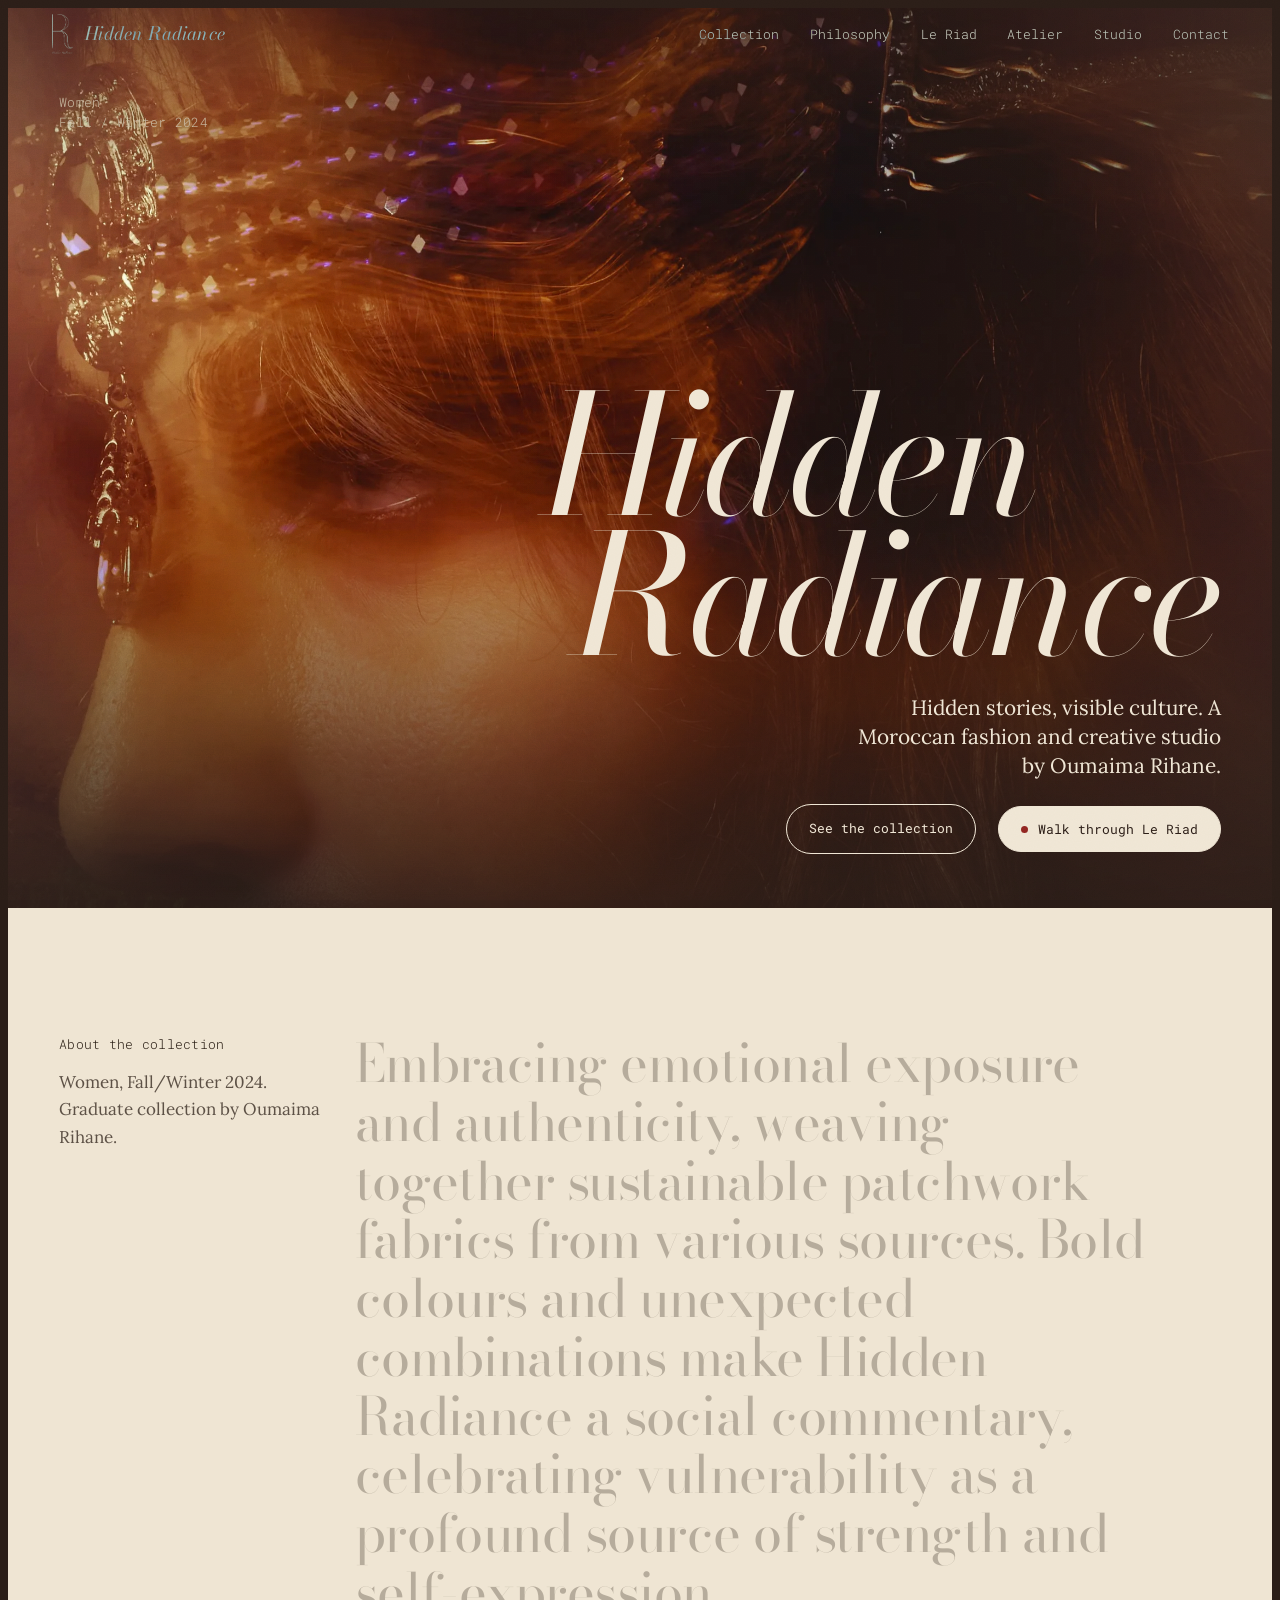
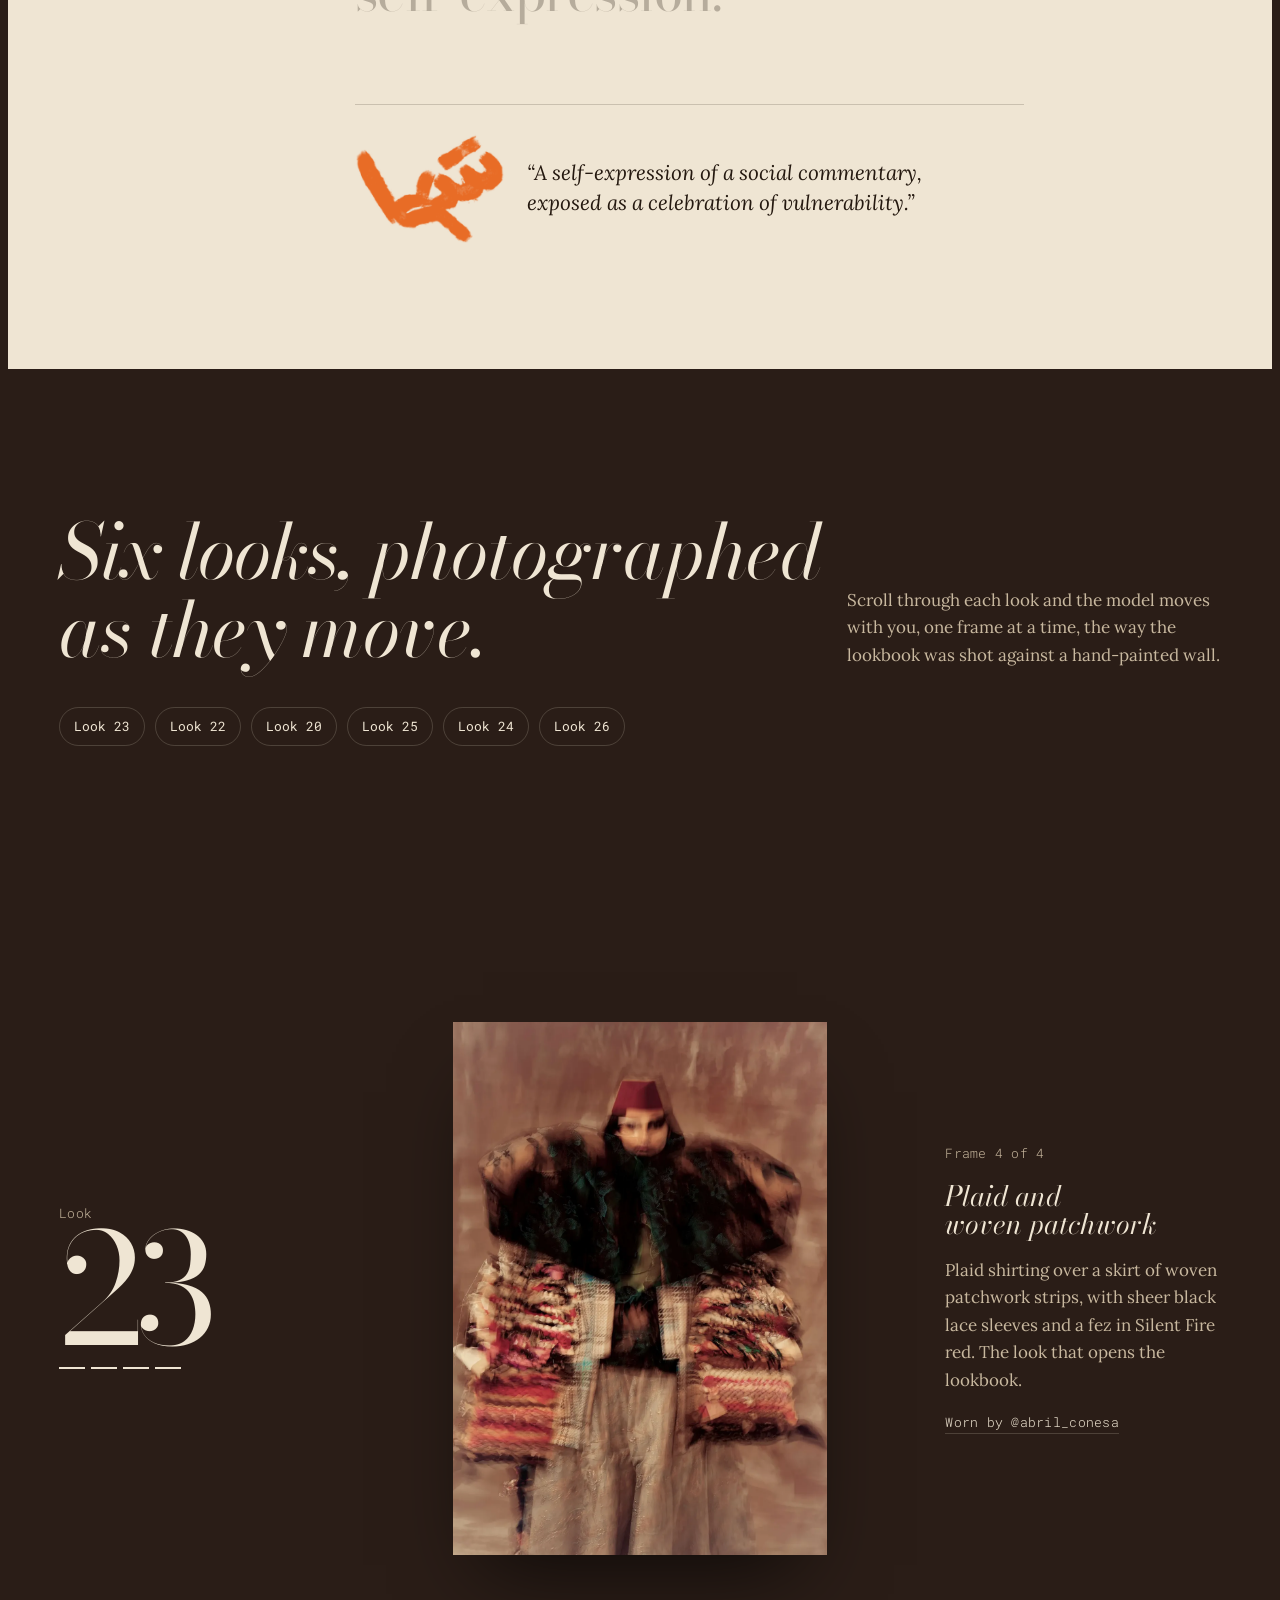
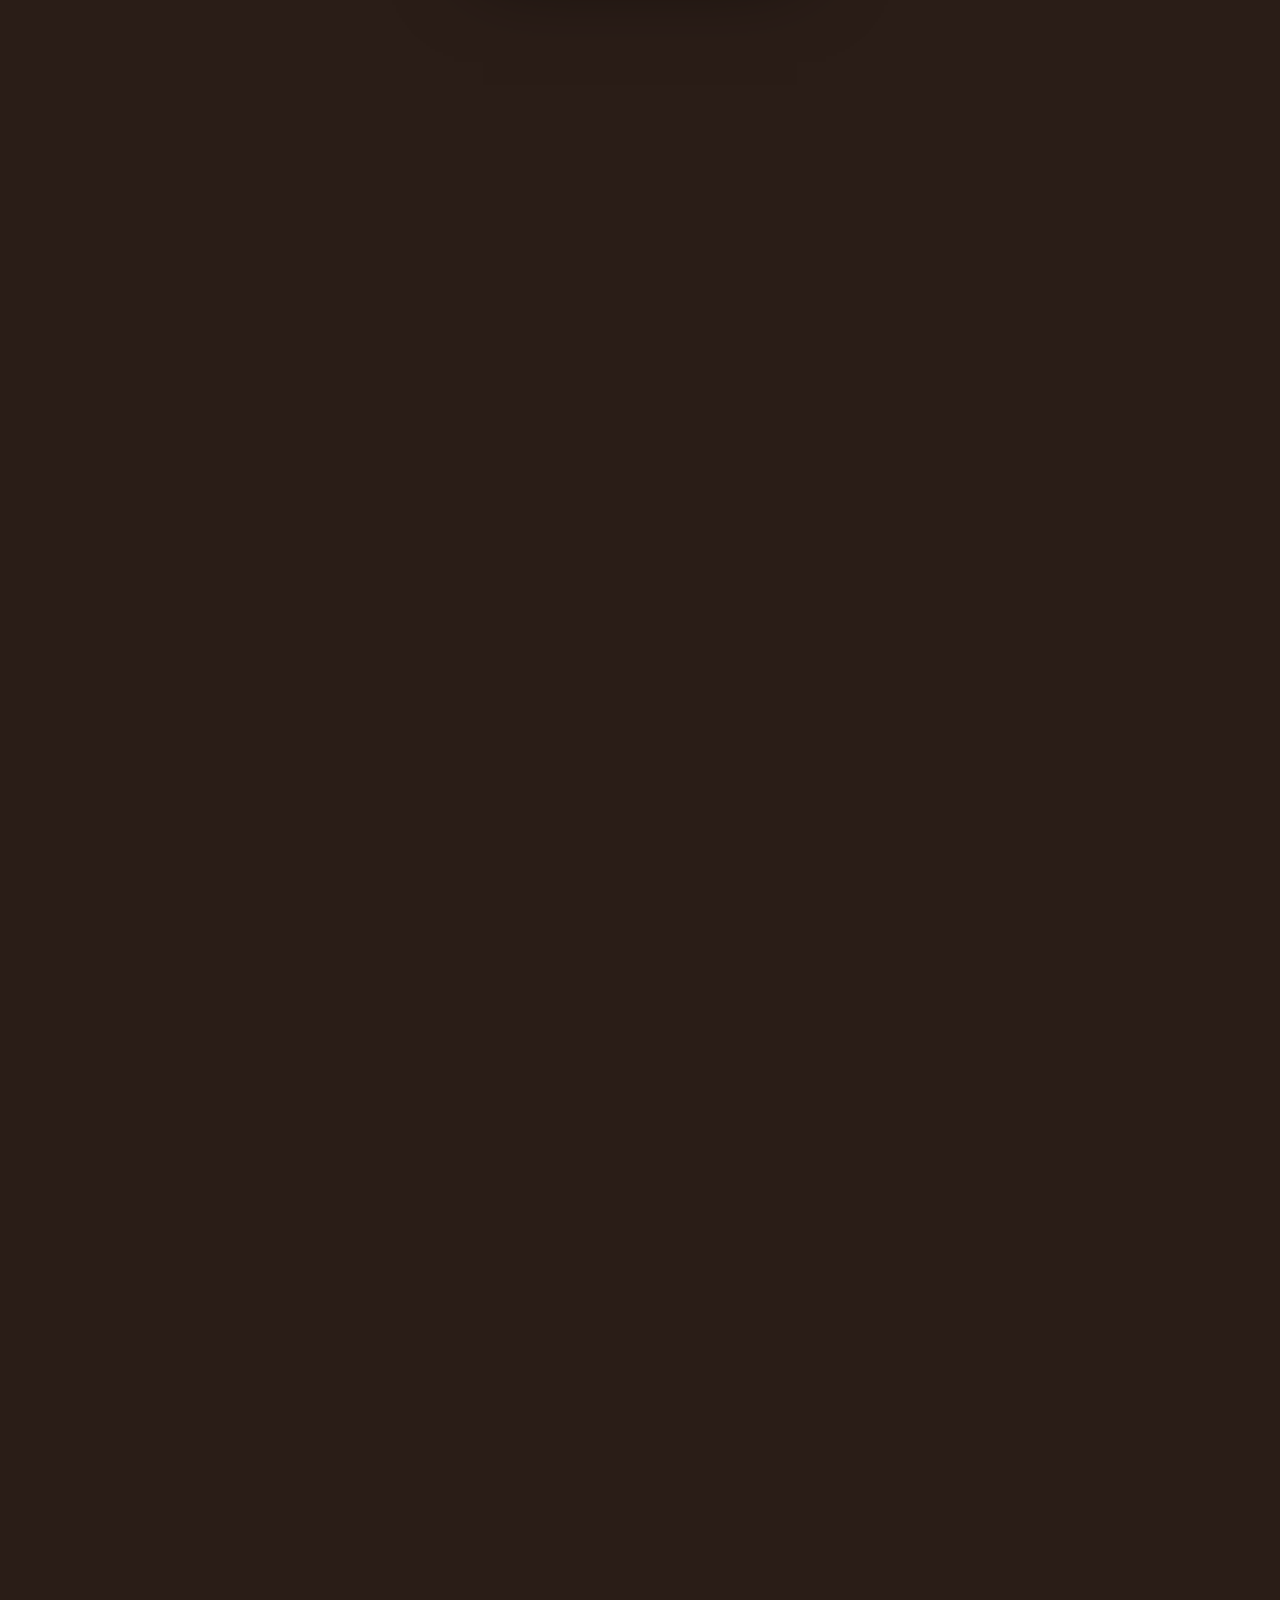
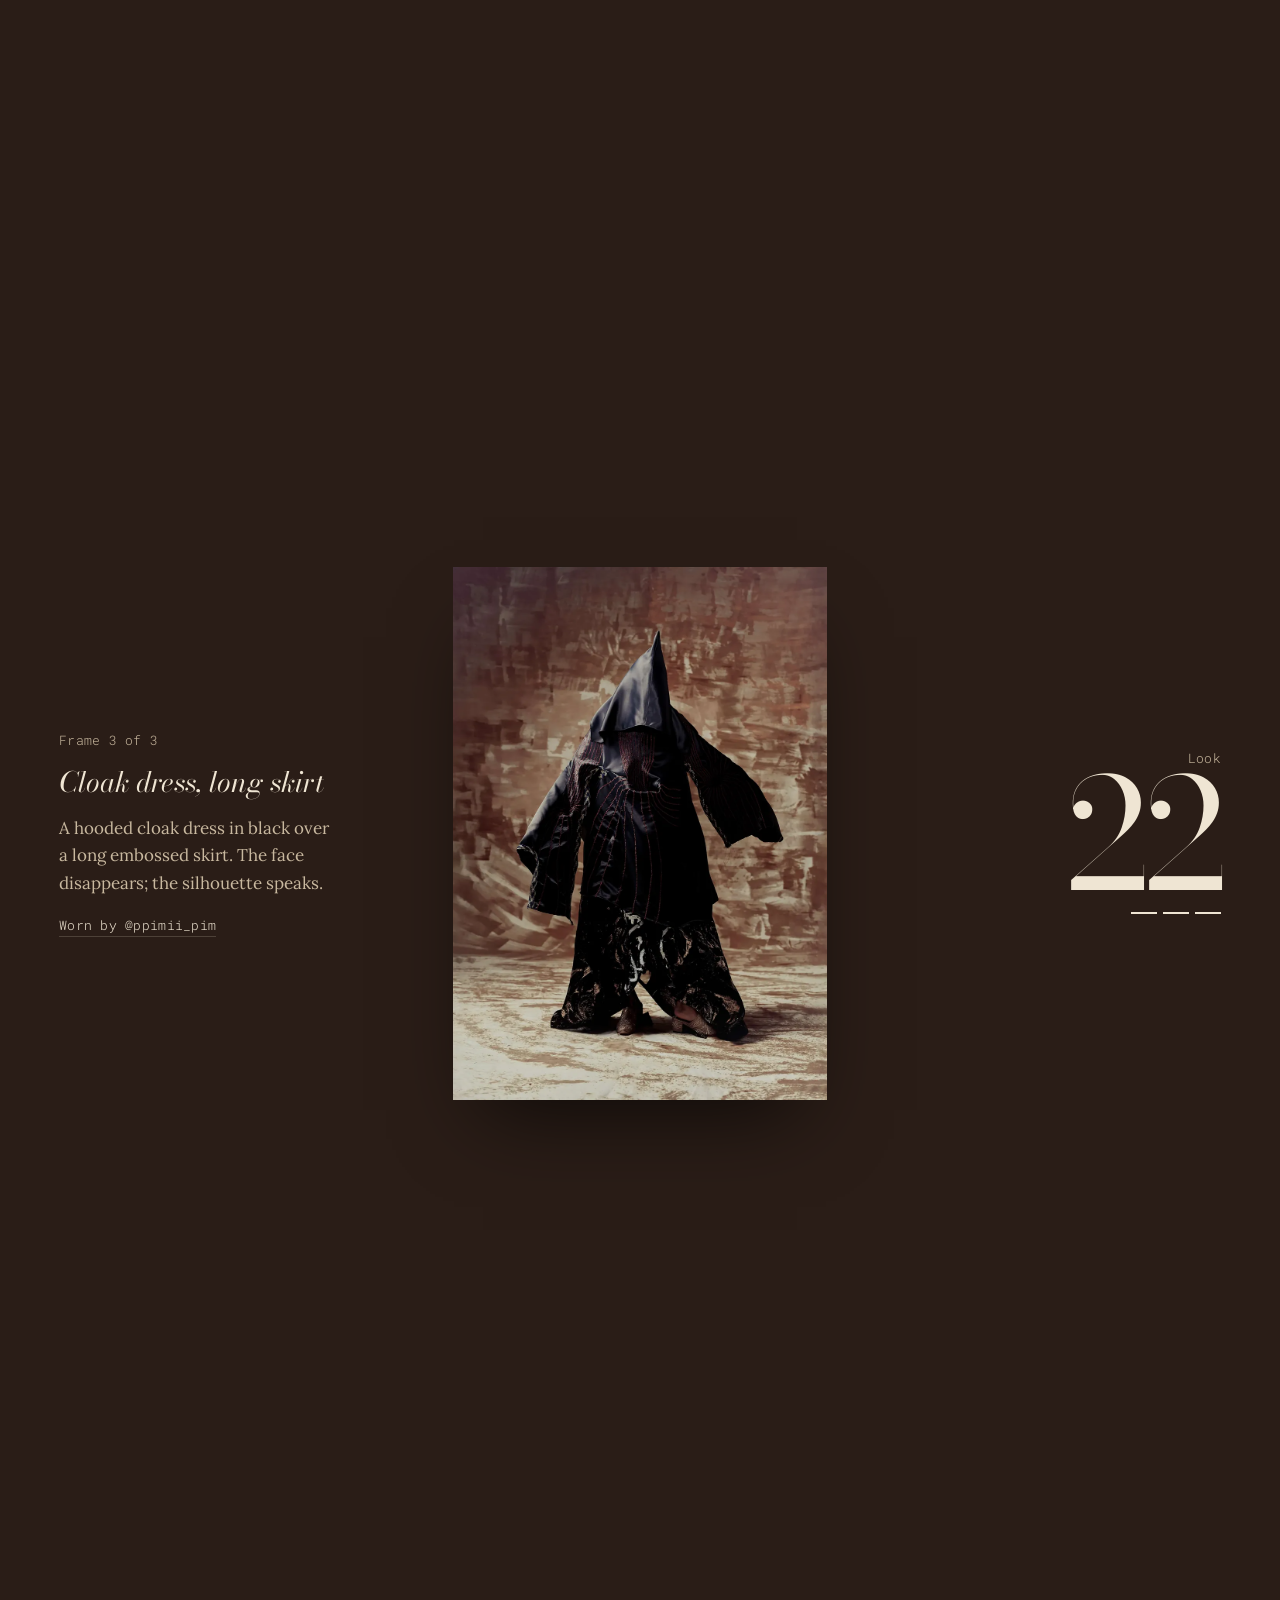
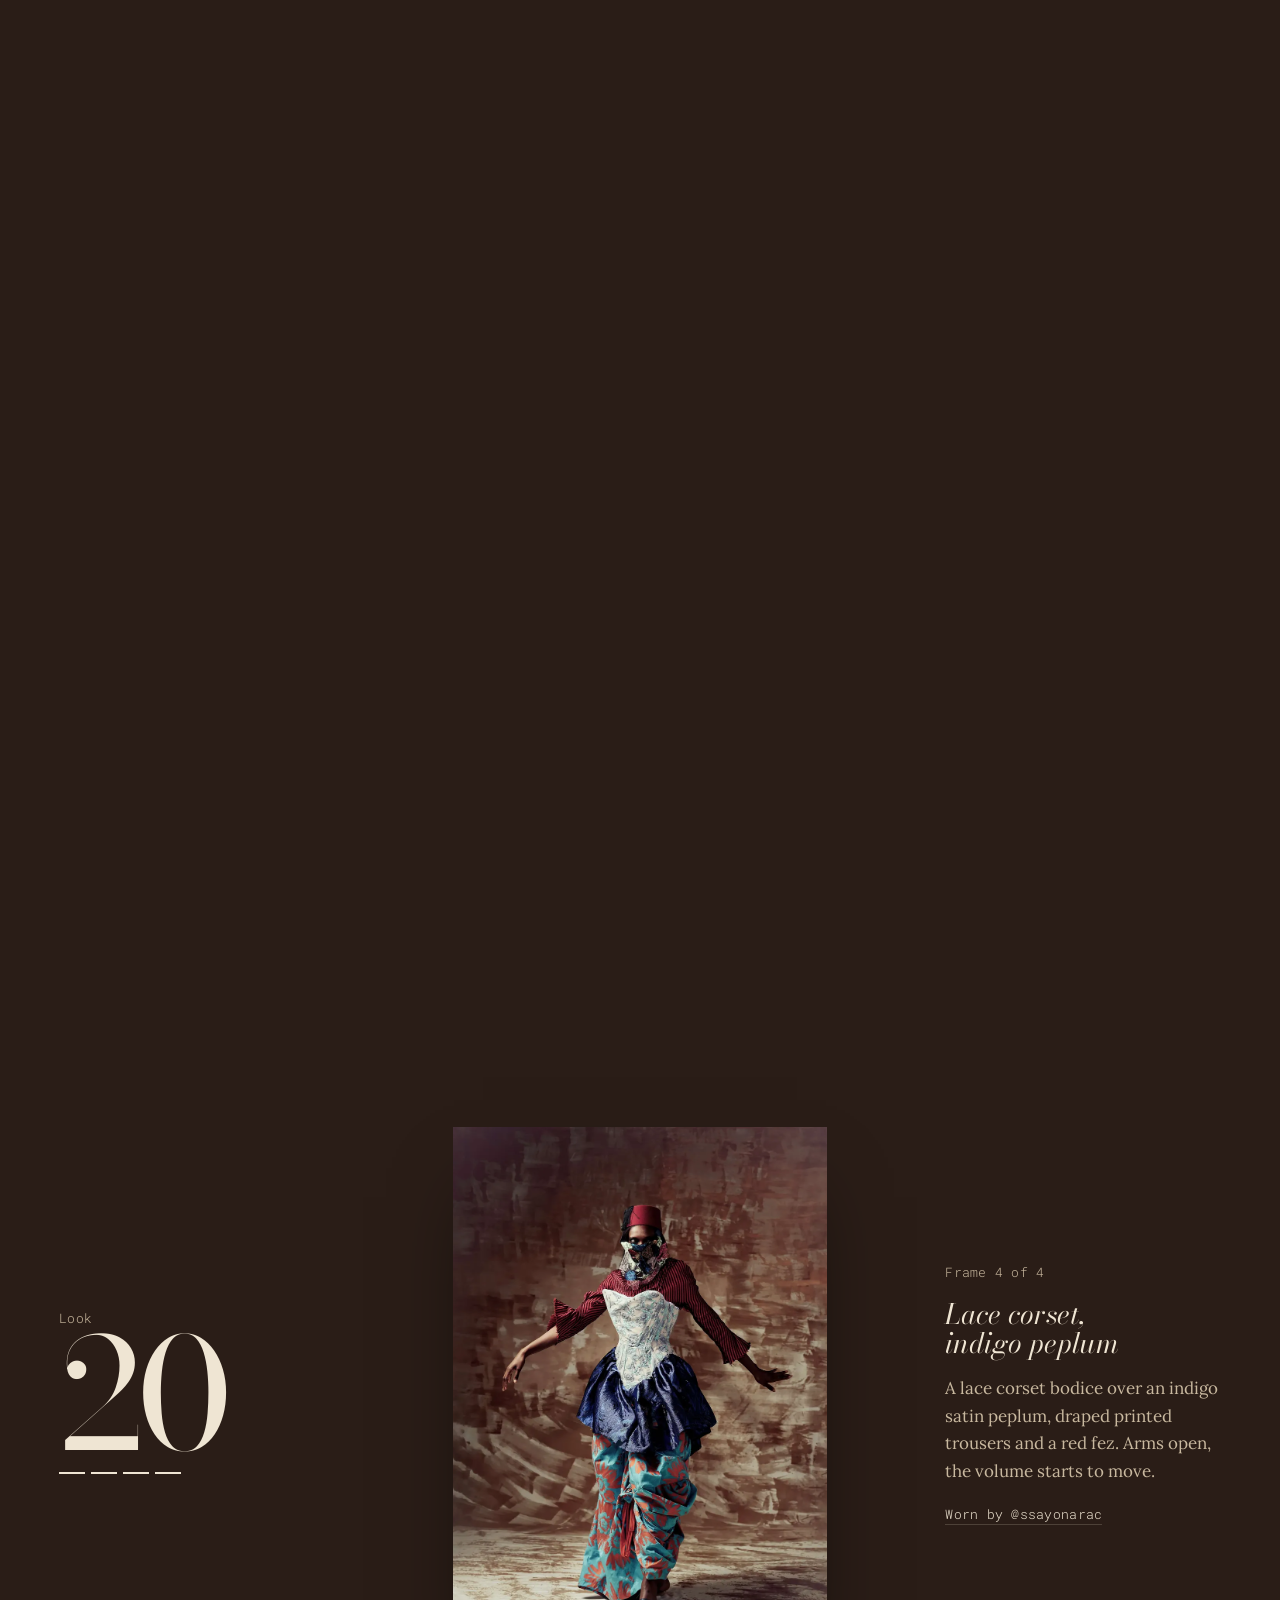
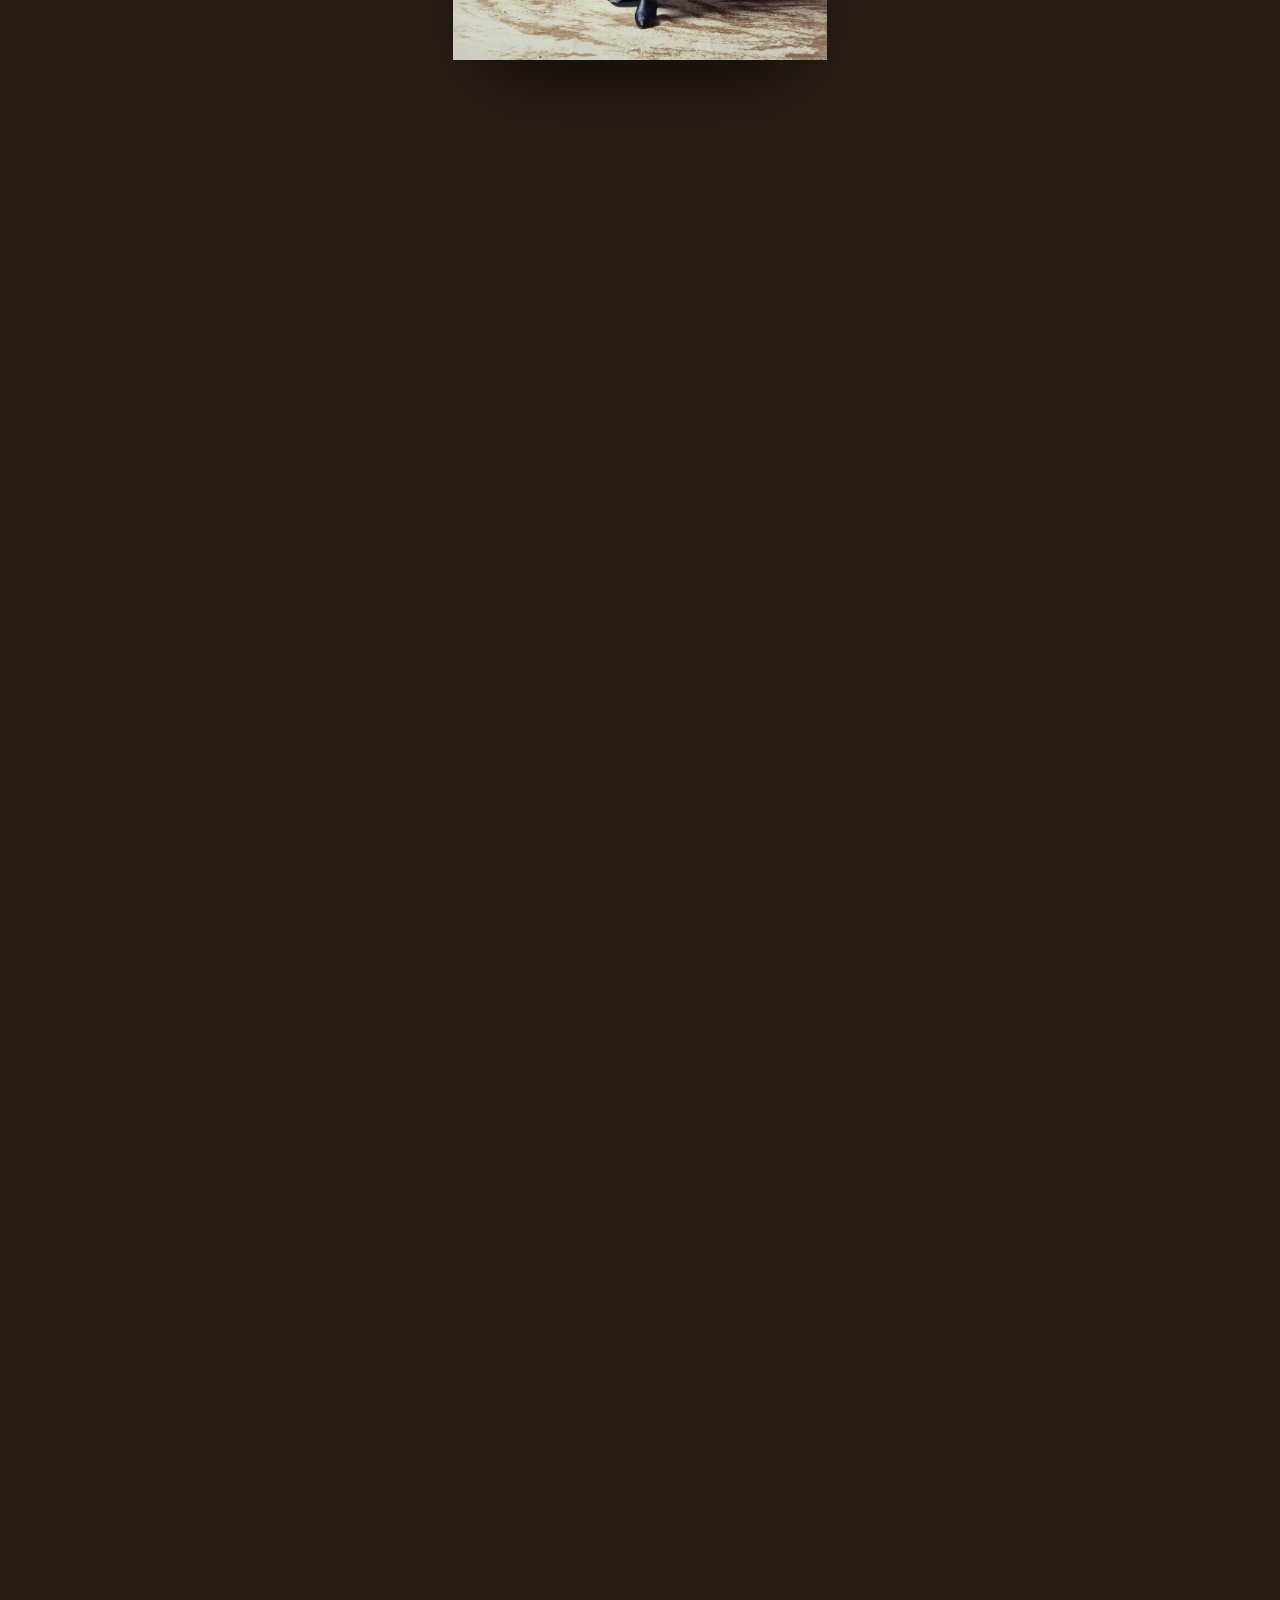
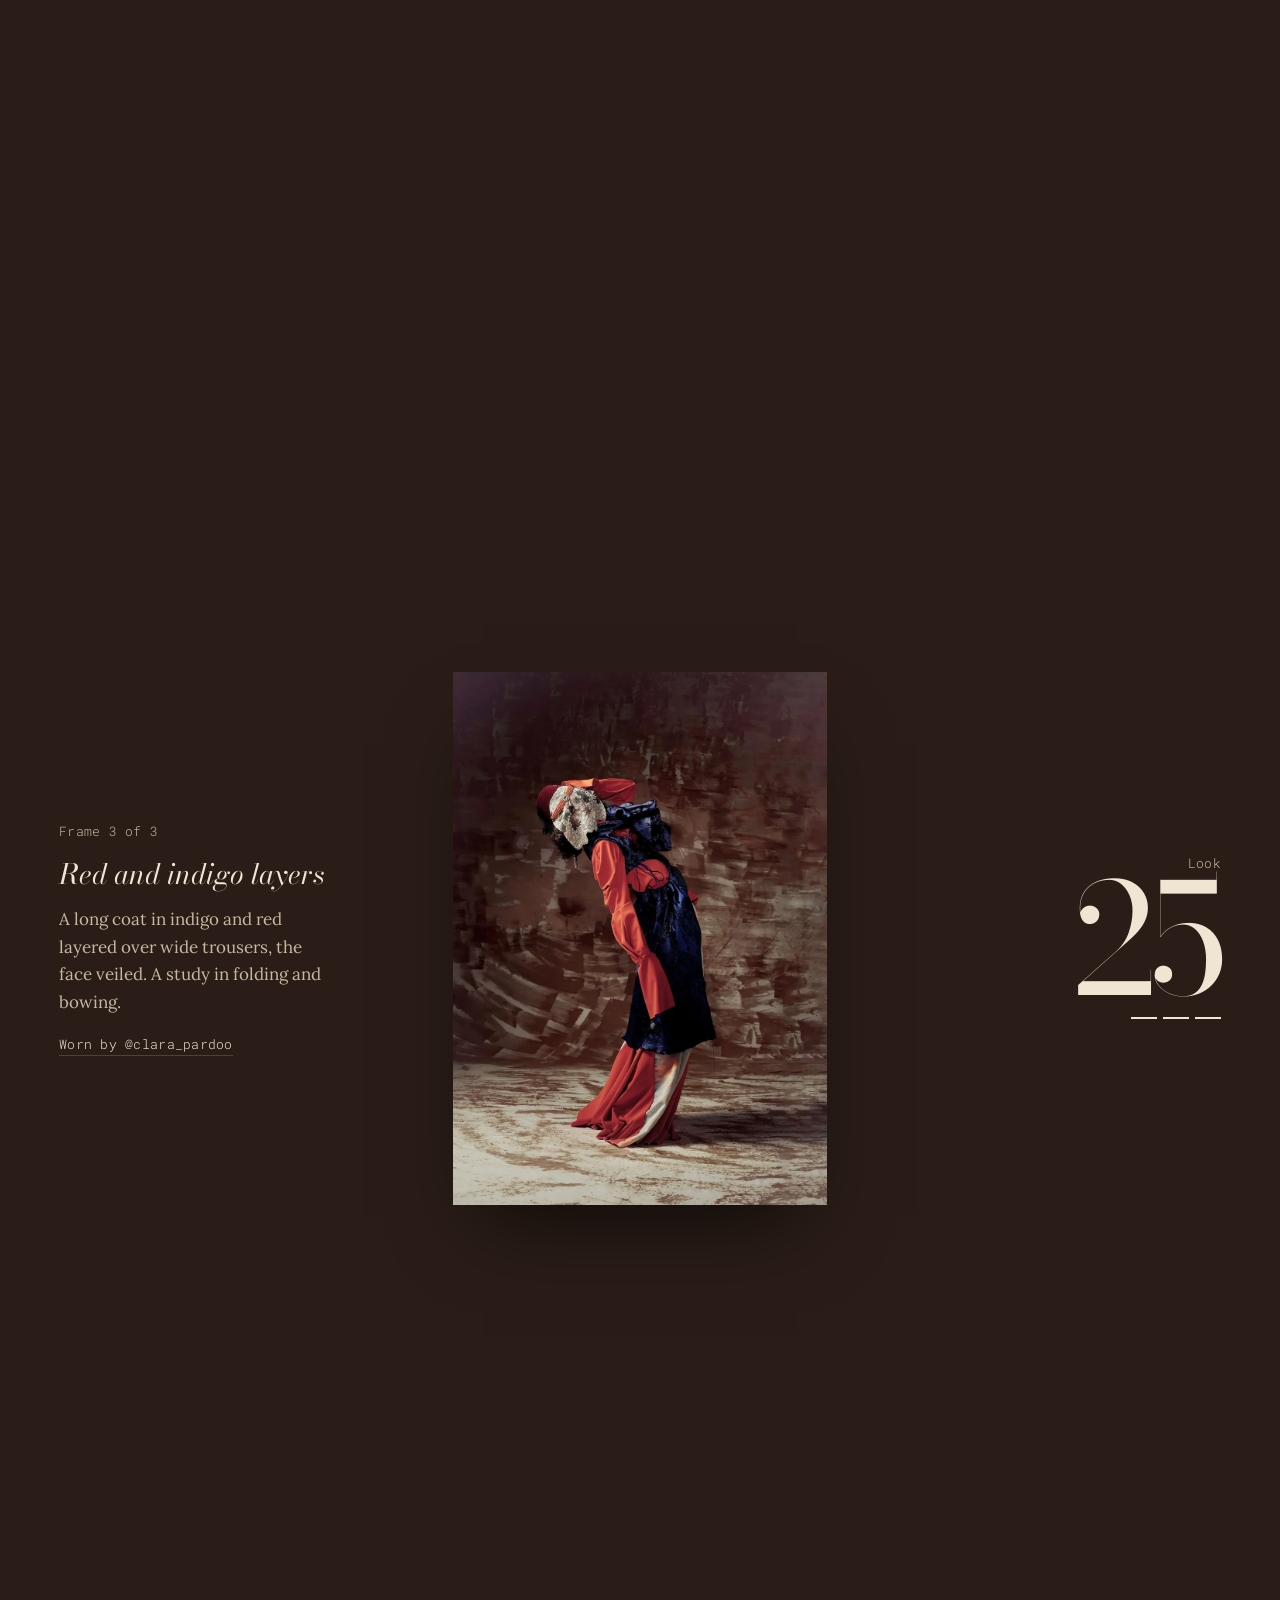
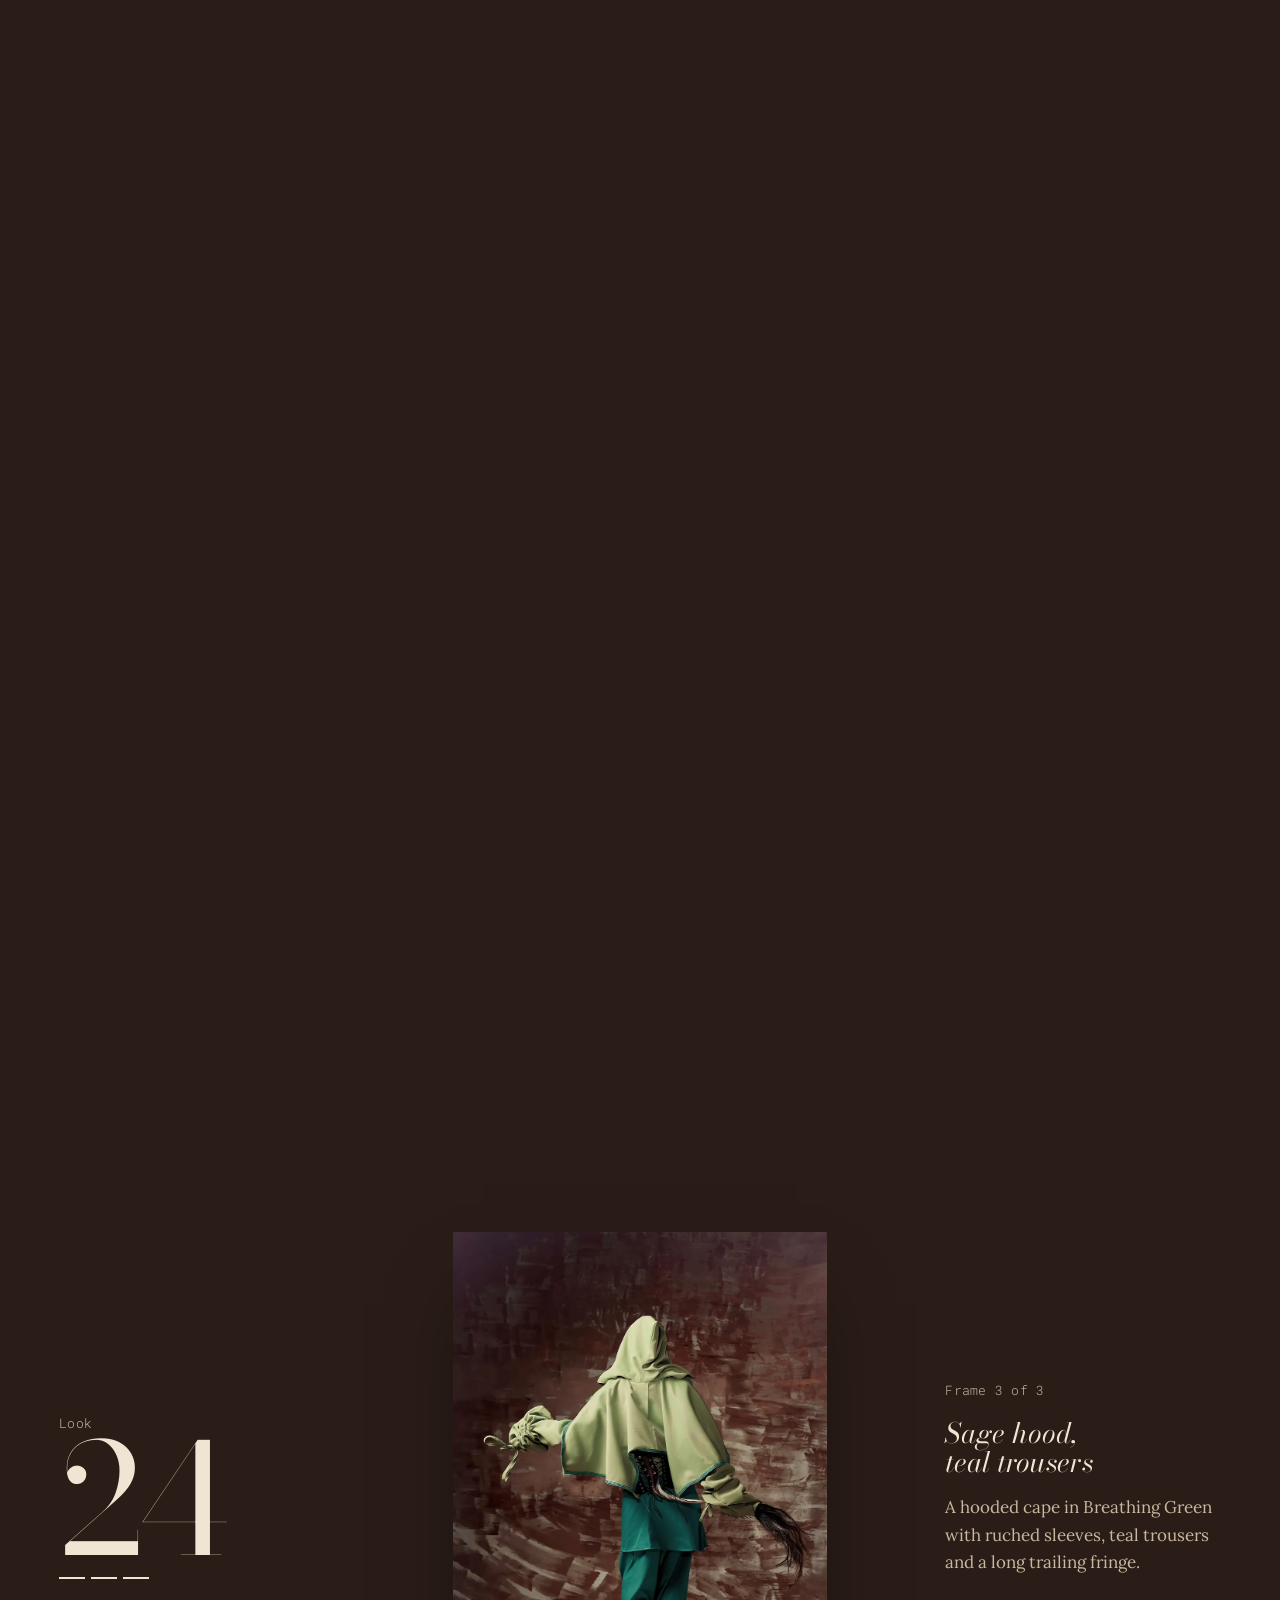
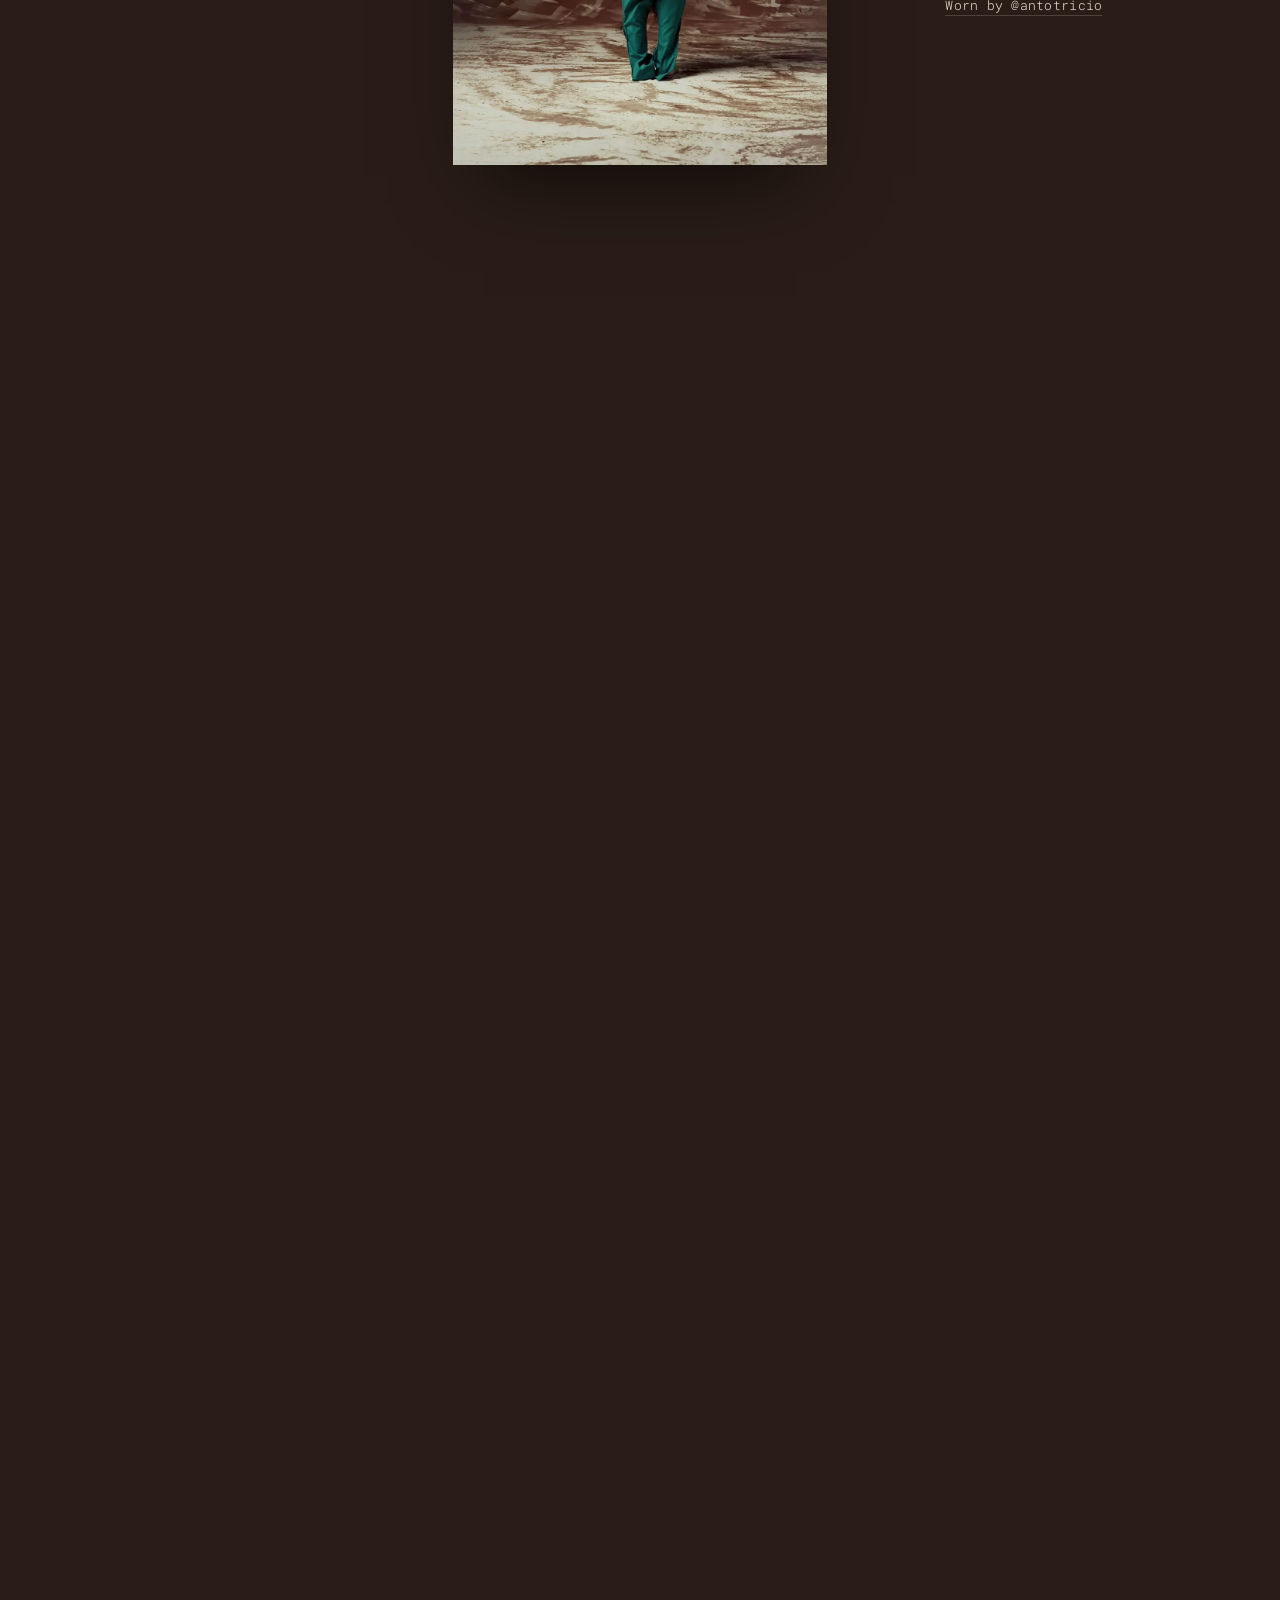
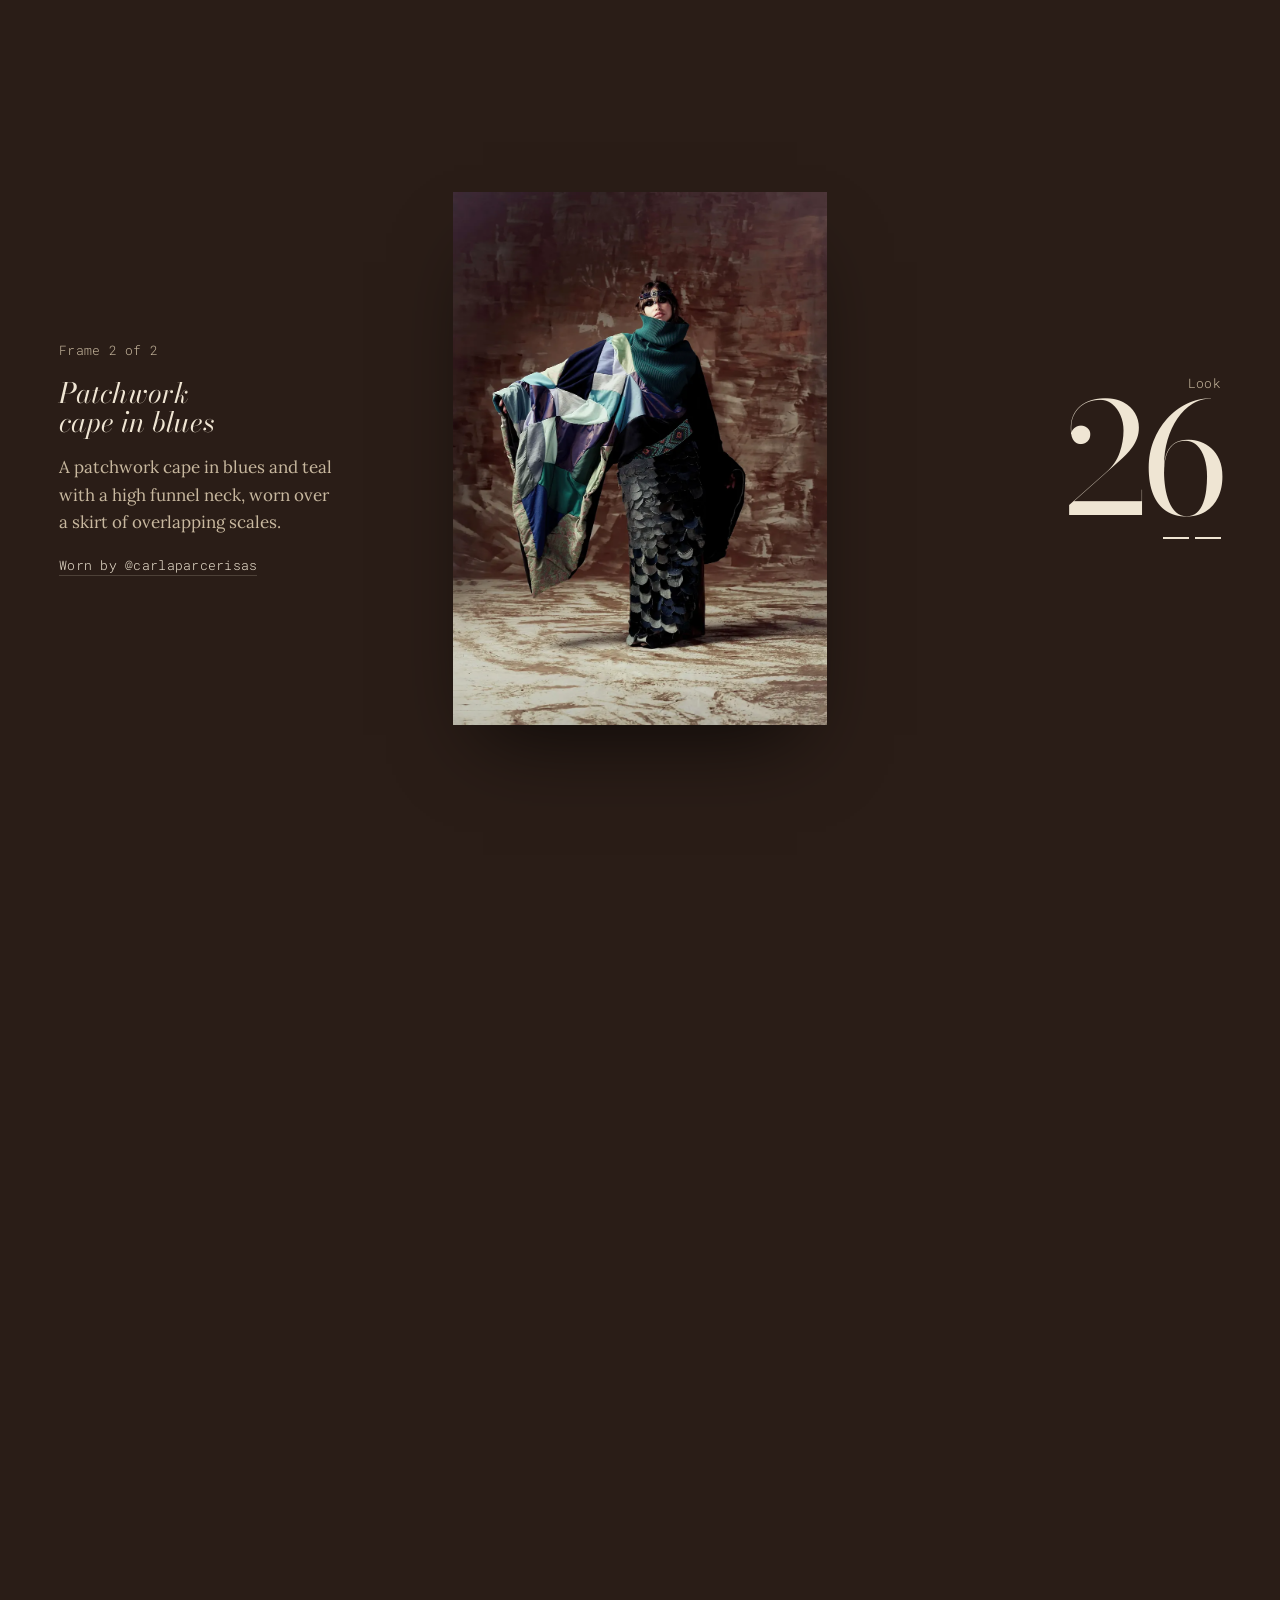
==== index.html @ 1d1c47fa "Hidden Radiance website, first version Editorial lookbook site for Hidden Radiance (Oumaima Rihane):" ====
<!doctype html>
<html lang="en">
<head>
<meta charset="utf-8">
<meta name="viewport" content="width=device-width, initial-scale=1, viewport-fit=cover">
<link rel="icon" href="assets/r-mark.png">
<title>Hidden Radiance</title>
<meta name="description" content="Hidden Radiance, a Moroccan fashion and creative studio by Oumaima Rihane. Hidden stories, visible culture.">
<link rel="preconnect" href="https://fonts.googleapis.com">
<link rel="preconnect" href="https://fonts.gstatic.com" crossorigin>
<link rel="stylesheet" href="https://fonts.googleapis.com/css2?family=Bodoni+Moda:ital,opsz,wght@0,6..96,400..600;1,6..96,400..600&family=Lora:ital,wght@0,400;0,500;1,400&family=Roboto+Mono:wght@300;400&display=swap">
<link rel="preload" as="image" href="assets/hero.webp">
<style>
/* Layout: an editorial page that moves like a lookbook. Full-bleed plates, looks that scrub frame by frame as you scroll, text hung left on a 12-column grid. One visual world: her painted umber backdrop at dusk, with Still Light pages turned in between. */
:root{
  --umber:#2a1d17;          /* the painted backdrop in shadow, page ground */
  --umber-raised:#3a281f;
  --still:#efe5d3;          /* Still Light */
  --ink:#24180f;            /* text on Still Light */
  --fire:#8e2420;           /* Silent Fire, used only when something is unveiled */
  --depth:#2d3f58;          /* Hidden Depth */
  --glow:#b98a3a;           /* Grounded Glow */
  --green:#8b956d;          /* Breathing Green */
  --soft:#c8b89f;           /* secondary text on umber */
  --line:rgba(239,229,211,.18);
  --line-ink:rgba(36,24,15,.18);
  --display:"Bodoni Moda","Bodoni 72","Didot",Georgia,serif;
  --body:"Lora",Georgia,"Times New Roman",serif;
  --mono:"Roboto Mono",ui-monospace,Menlo,Consolas,monospace;
  --gutter:clamp(16px,4vw,56px);
  --s-1:.8rem; --s0:1.0625rem; --s1:1.3rem; --s2:1.75rem; --s3:2.6rem; --s4:clamp(2.6rem,6vw,5.2rem); --s5:clamp(3.4rem,13vw,13.5rem);
  color-scheme:dark;
}
*,*::before,*::after{box-sizing:border-box}
[hidden]{display:none!important}
html{scroll-behavior:smooth}
body{background:var(--umber);color:var(--still);font-family:var(--body);font-size:var(--s0);line-height:1.62;-webkit-font-smoothing:antialiased;overflow-x:hidden}
body.locked{overflow:hidden}
img{max-width:100%;height:auto;display:block}
a{color:inherit}
:focus-visible{outline:2px solid var(--glow);outline-offset:3px}
h1,h2,h3{font-family:var(--display);font-weight:400;text-wrap:balance;margin:0;line-height:1.02;font-optical-sizing:auto}
p{margin:0}
.mono{font-family:var(--mono);font-weight:300;font-size:var(--s-1);letter-spacing:.02em}
.wrap{padding-inline:var(--gutter)}
.grain{position:fixed;inset:0;pointer-events:none;z-index:60;opacity:.09;mix-blend-mode:overlay;
  background-image:url("data:image/svg+xml,%3Csvg xmlns='http://www.w3.org/2000/svg' width='220' height='220'%3E%3Cfilter id='n'%3E%3CfeTurbulence type='fractalNoise' baseFrequency='.85' numOctaves='3' stitchTiles='stitch'/%3E%3CfeColorMatrix values='0 0 0 0 1 0 0 0 0 1 0 0 0 0 1 0 0 0 1.2 0'/%3E%3C/filter%3E%3Crect width='100%25' height='100%25' filter='url(%23n)'/%3E%3C/svg%3E")}

/* ---------- Intro: the eye opens ---------- */
#intro{position:fixed;inset:0;z-index:80;background:var(--umber);display:grid;place-items:center;cursor:pointer;
  -webkit-mask:radial-gradient(circle at var(--cx,50%) var(--cy,50%),transparent var(--r,0px),#000 calc(var(--r,0px) + 1px));
          mask:radial-gradient(circle at var(--cx,50%) var(--cy,50%),transparent var(--r,0px),#000 calc(var(--r,0px) + 1px))}
#intro .eye{width:min(64vw,440px);overflow:visible;transform-origin:50% 58%}
#intro .eye *{fill:none;stroke:var(--still);stroke-linecap:round;stroke-linejoin:round}
#intro .lid{stroke-width:12;stroke-dasharray:1;stroke-dashoffset:1;animation:draw 1.1s cubic-bezier(.6,0,.3,1) .15s forwards}
#intro .under{stroke-width:7;stroke-dasharray:1;stroke-dashoffset:1;animation:draw .7s ease .9s forwards}
#intro .lash{stroke-width:8;stroke-dasharray:1;stroke-dashoffset:1;animation:draw .5s ease forwards}
#intro .ring{stroke-width:10;stroke-dasharray:1;stroke-dashoffset:1;animation:draw .8s ease 1.25s forwards}
#intro .pupil{fill:var(--still);stroke:none;transform-origin:300px 245px;transform:scale(0);animation:pop .5s cubic-bezier(.3,1.6,.5,1) 1.85s forwards}
#intro .studio{position:absolute;left:0;right:0;bottom:12vh;text-align:center;color:var(--soft);opacity:0;animation:fade .8s ease 1.6s forwards}
#intro .skip{position:absolute;right:var(--gutter);bottom:calc(24px + env(safe-area-inset-bottom,0px));background:none;border:0;color:var(--soft);font:inherit;font-family:var(--mono);font-size:var(--s-1);cursor:pointer;padding:8px}
@keyframes draw{to{stroke-dashoffset:0}}
@keyframes pop{to{transform:scale(1)}}
@keyframes fade{to{opacity:1}}

/* ---------- Navigation ---------- */
.nav{position:fixed;top:0;left:0;right:0;z-index:50;display:flex;align-items:center;justify-content:space-between;gap:16px;
  padding:calc(14px + env(safe-area-inset-top,0px)) var(--gutter) 14px;mix-blend-mode:difference;color:#efe5d3}
.brand{display:flex;align-items:center;gap:12px;text-decoration:none}
.r-mark{width:22px;height:40px;background:currentColor;-webkit-mask:url("[data-uri]") center/contain no-repeat;mask:url("[data-uri]") center/contain no-repeat}
.brand span{font-family:var(--display);font-style:italic;font-size:1.15rem;letter-spacing:.01em}
.nav ul{display:flex;gap:clamp(14px,2.4vw,34px);list-style:none;margin:0;padding:0}
.nav ul a{text-decoration:none;font-family:var(--mono);font-weight:300;font-size:.82rem;padding:6px 0;border-bottom:1px solid transparent}
.nav ul a:hover{border-color:currentColor}
.menu-btn{display:none;background:none;border:1px solid currentColor;color:inherit;font-family:var(--mono);font-size:.8rem;padding:6px 12px;border-radius:99px;cursor:pointer}
@media (max-width:760px){
  .nav ul{display:none}
  .menu-btn{display:block}
  .nav.open{mix-blend-mode:normal;background:var(--umber);color:var(--still);flex-wrap:wrap}
  .nav.open ul{display:flex;flex-direction:column;width:100%;gap:6px;padding-block:18px 8px}
  .nav.open ul a{font-family:var(--display);font-size:1.9rem;font-style:italic}
}

/* ---------- Hero ---------- */
.hero{position:relative;height:min(100svh,1000px);min-height:560px;overflow:hidden;isolation:isolate}
.hero picture,.hero .hero-img{position:absolute;inset:-6% 0 0 0;height:112%;width:100%;object-fit:cover;object-position:0% 78%;z-index:-2;will-change:transform}
.hero::after{content:"";position:absolute;inset:0;z-index:-1;background:
  linear-gradient(180deg,rgba(42,29,23,.45) 0%,rgba(42,29,23,0) 22%,rgba(42,29,23,0) 48%,rgba(42,29,23,.88) 100%),
  linear-gradient(270deg,rgba(42,29,23,.6),rgba(42,29,23,0) 60%)}
.hero-inner{position:absolute;left:0;right:0;bottom:0;padding:0 var(--gutter) clamp(28px,6vh,64px);display:grid;grid-template-columns:repeat(12,1fr);gap:0 20px;align-items:end}
.hero h1{grid-column:4/-1;text-align:right;font-size:var(--s5);font-style:italic;font-weight:400;line-height:.84;letter-spacing:-.025em;margin-bottom:clamp(18px,3vh,30px)}
.hero h1 span{display:block}
.hero h1 span:first-child{padding-right:1.1em}
.hero .lede{grid-column:8/-1;justify-self:end;text-align:right;font-size:var(--s1);line-height:1.4;max-width:30ch}
.hero .lede em{font-style:italic;color:var(--still)}
.hero .ctas{grid-column:1/-1;grid-row:3;display:flex;gap:12px 22px;flex-wrap:wrap;justify-content:flex-end;align-items:center;margin-top:24px}
.btn{display:inline-flex;align-items:center;gap:10px;font-family:var(--mono);font-size:.84rem;font-weight:400;text-decoration:none;padding:13px 22px;border-radius:999px;border:1px solid var(--still);color:var(--still);background:transparent;cursor:pointer;transition:background .3s,color .3s}
.btn:hover{background:var(--still);color:var(--umber)}
.btn.solid{background:var(--still);color:var(--umber)}
.btn.solid:hover{background:transparent;color:var(--still)}
.btn .dot{width:7px;height:7px;border-radius:50%;background:var(--fire)}
.hero .meta{position:absolute;top:calc(84px + env(safe-area-inset-top,0px));left:var(--gutter);text-align:left;color:var(--soft);line-height:1.6}
@media (max-width:760px){
  .hero{height:auto;min-height:0;aspect-ratio:auto;padding-top:62svh}
  .hero .hero-img{object-position:4% 80%;height:76svh;inset:0 0 auto 0}
  .hero::after{background:linear-gradient(180deg,rgba(42,29,23,.35) 0%,rgba(42,29,23,0) 25%,rgba(42,29,23,.4) 50%,var(--umber) 78%)}
  .hero-inner{position:relative;padding-bottom:36px}
  .hero h1{grid-column:1/-1;text-align:left}
  .hero h1 span:first-child{padding-right:0}
  .hero h1 span:last-child{padding-left:.6em}
  .hero .lede{grid-column:1/-1;justify-self:start;text-align:left}
  .hero .ctas{grid-column:1/-1;justify-content:flex-start;margin-top:22px}
  .hero .meta{display:none}
}

/* ---------- Statement (Still Light page) ---------- */
.statement{background:var(--still);color:var(--ink);padding-block:clamp(80px,14vh,160px)}
.statement .grid{display:grid;grid-template-columns:repeat(12,1fr);gap:28px 20px}
.statement .side{grid-column:1/span 3;display:flex;flex-direction:column;gap:14px;color:rgba(36,24,15,.72)}
.statement .side .mono{color:var(--ink)}
.statement .big{grid-column:4/-1;font-family:var(--display);font-size:clamp(1.9rem,4.1vw,3.6rem);line-height:1.12;letter-spacing:-.01em;max-width:24ch}
.statement .big .w{color:rgba(36,24,15,.28);transition:color .5s}
.statement .big .w.lit{color:var(--ink)}
.statement .quote{grid-column:4/span 7;display:grid;grid-template-columns:auto 1fr;gap:22px;align-items:center;margin-top:clamp(30px,6vh,70px);padding-top:28px;border-top:1px solid var(--line-ink)}
.statement .quote img{width:clamp(90px,12vw,150px)}
.statement .quote p{font-style:italic;font-size:var(--s1);line-height:1.45;max-width:34ch}
@media (max-width:760px){.statement .side,.statement .big,.statement .quote{grid-column:1/-1}.statement .quote{grid-template-columns:1fr}}

/* ---------- Collection ---------- */
.coll-head{padding-block:clamp(90px,16vh,170px) clamp(40px,8vh,80px);display:grid;grid-template-columns:repeat(12,1fr);gap:20px}
.coll-head h2{grid-column:1/span 8;font-size:var(--s4);font-style:italic;letter-spacing:-.015em}
.coll-head p{grid-column:9/-1;align-self:end;color:var(--soft);max-width:34ch}
.coll-index{grid-column:1/-1;display:flex;gap:10px;flex-wrap:wrap;margin-top:18px}
.coll-index a{font-family:var(--mono);font-size:.82rem;text-decoration:none;padding:8px 14px;border:1px solid var(--line);border-radius:99px}
.coll-index a:hover{border-color:var(--still)}
@media (max-width:760px){.coll-head h2,.coll-head p{grid-column:1/-1}}

.look{position:relative}
.look-stage{position:sticky;top:0;height:100svh;display:grid;grid-template-columns:repeat(12,1fr);gap:20px;align-items:center;padding-inline:var(--gutter);padding-block:calc(70px + env(safe-area-inset-top,0px)) 30px}
.look .frames{position:relative;grid-column:5/span 4;height:min(78svh,calc((100vw/12)*4*1.25));aspect-ratio:4/5;max-width:100%;justify-self:center;box-shadow:0 40px 80px -30px rgba(0,0,0,.7)}
.look .frames img{position:absolute;inset:0;width:100%;height:100%;object-fit:cover;opacity:0}
.look .frames img.on{opacity:1}
.look .num{grid-column:1/span 4;align-self:center;display:flex;flex-direction:column;gap:16px}
.look .num .n{font-family:var(--display);font-size:clamp(4.5rem,12vw,12rem);line-height:.8;letter-spacing:-.04em;font-weight:400}
.look .num .n small{display:block;font-size:var(--s-1);font-family:var(--mono);font-weight:300;letter-spacing:.02em;margin-bottom:10px;color:var(--soft)}
.look .info{grid-column:10/-1;display:flex;flex-direction:column;gap:18px;align-self:center;max-width:30ch}
.look .info h3{font-size:var(--s2);font-style:italic}
.look .info p{color:var(--soft)}
.look .ticks{display:flex;gap:6px}
.look .ticks i{display:block;width:26px;height:2px;background:var(--line);transition:background .2s}
.look .ticks i.on{background:var(--still)}
.look .model{text-decoration:none;border-bottom:1px solid var(--line);align-self:flex-start}
.look:nth-of-type(even) .num{grid-column:9/-1;grid-row:1;text-align:right;align-items:flex-end}
.look:nth-of-type(even) .frames{grid-column:5/span 4;grid-row:1}
.look:nth-of-type(even) .info{grid-column:1/span 3;grid-row:1}
@media (max-width:900px){
  .look-stage{grid-template-columns:1fr 1fr;grid-template-rows:auto 1fr;align-items:start;padding-block:calc(64px + env(safe-area-inset-top,0px)) 20px;gap:14px 16px}
  .look .frames,.look:nth-of-type(even) .frames{grid-column:1/-1;grid-row:2;height:auto;width:min(100%,calc((100svh - 230px)*.8));aspect-ratio:4/5}
  .look .num,.look:nth-of-type(even) .num{grid-column:1;grid-row:1;text-align:left;align-items:flex-start}
  .look .num .n{font-size:3.6rem}
  .look .info,.look:nth-of-type(even) .info{grid-column:2;grid-row:1;gap:8px;font-size:.92rem}
  .look .info h3{font-size:1.2rem}
  .look .info p{display:none}
}

/* ---------- Chapters ---------- */
.chapters{padding-block:clamp(80px,14vh,150px);display:flex;flex-direction:column;gap:clamp(70px,12vh,140px)}
.chapter{display:grid;grid-template-columns:repeat(12,1fr);gap:24px 20px;align-items:center}
.chapter figure{margin:0;grid-column:1/span 6;position:relative;overflow:hidden}
.chapter figure img{width:100%;aspect-ratio:4/5;object-fit:cover;transition:transform 1.4s cubic-bezier(.2,.7,.2,1)}
.chapter figure:hover img{transform:scale(1.035)}
.chapter figure::after{content:"";position:absolute;inset:0;background:var(--tone);mix-blend-mode:color;opacity:.0;transition:opacity .8s}
.chapter figure:hover::after{opacity:.35}
.chapter .txt{grid-column:8/span 5;display:flex;flex-direction:column;gap:22px}
.chapter .swatch{display:flex;align-items:center;gap:12px;color:var(--soft)}
.chapter .swatch i{width:28px;height:28px;border-radius:50%;background:var(--tone);box-shadow:inset 0 0 0 1px var(--line)}
.chapter h2{font-size:var(--s4);font-style:italic;letter-spacing:-.015em}
.chapter .txt p{font-size:var(--s1);line-height:1.5;max-width:36ch}
.chapter.flip figure{grid-column:7/span 6;grid-row:1}
.chapter.flip .txt{grid-column:1/span 5;grid-row:1}
@media (max-width:760px){.chapter figure,.chapter.flip figure,.chapter .txt,.chapter.flip .txt{grid-column:1/-1;grid-row:auto}}

/* ---------- Palette ---------- */
.palette{padding-block:clamp(70px,12vh,140px)}
.palette header{display:grid;grid-template-columns:repeat(12,1fr);gap:20px;margin-bottom:36px}
.palette h2{grid-column:1/span 7;font-size:var(--s4);font-style:italic}
.palette header p{grid-column:9/-1;align-self:end;color:var(--soft)}
.strips{display:flex;height:min(70svh,620px);gap:6px}
.strip{position:relative;flex:1 1 0;min-width:0;background:var(--c);color:var(--t);padding:22px;display:flex;flex-direction:column;justify-content:flex-end;gap:10px;overflow:hidden;transition:flex-grow .8s cubic-bezier(.2,.8,.2,1);cursor:default}
.strip::before{content:"";position:absolute;inset:0;opacity:.35;mix-blend-mode:multiply;background-image:url("data:image/svg+xml,%3Csvg xmlns='http://www.w3.org/2000/svg' width='160' height='160'%3E%3Cfilter id='w'%3E%3CfeTurbulence type='fractalNoise' baseFrequency='.9 .05' numOctaves='2'/%3E%3CfeColorMatrix values='0 0 0 0 .5 0 0 0 0 .45 0 0 0 0 .4 0 0 0 .9 0'/%3E%3C/filter%3E%3Crect width='100%25' height='100%25' filter='url(%23w)'/%3E%3C/svg%3E")}
.strip > *{position:relative}
.strip h3{font-size:clamp(1.3rem,2.2vw,2.1rem);font-style:italic;white-space:nowrap}
.strip p{max-width:30ch;opacity:0;transform:translateY(8px);transition:opacity .5s .1s,transform .5s .1s;font-size:.95rem;line-height:1.5}
.strip .mono{opacity:.8}
.strip:hover,.strip:focus-within,.strip.open{flex-grow:3.2}
.strip:hover p,.strip:focus-within p,.strip.open p{opacity:1;transform:none}
@media (max-width:760px){.palette h2,.palette header p{grid-column:1/-1}.strips{flex-direction:column;height:auto}.strip{min-height:150px}.strip p{opacity:1;transform:none}.strip h3{white-space:normal}}

/* ---------- Le Riad teaser ---------- */
.riad{position:relative;background:var(--depth);overflow:hidden;padding-block:clamp(80px,14vh,150px)}
.riad .grid{display:grid;grid-template-columns:repeat(12,1fr);gap:30px 20px;align-items:center}
.riad .arch{grid-column:1/span 5;position:relative;width:100%;aspect-ratio:3/4.3;max-width:100%;display:block}
.riad .arch .portal{position:absolute;inset:0;clip-path:url(#horseshoe);background:#1c1612}
.riad .arch .portal img{width:100%;height:100%;object-fit:cover;transform:scale(1.08);transition:transform 2s cubic-bezier(.2,.7,.2,1)}
.riad .arch:hover .portal img{transform:scale(1.16)}
.riad .arch svg.outline{position:absolute;inset:-14px;width:calc(100% + 28px);height:calc(100% + 28px);overflow:visible}
.riad .txt{grid-column:7/-1;display:flex;flex-direction:column;gap:24px}
.riad h2{font-size:clamp(3rem,9vw,8rem);font-style:italic;letter-spacing:-.03em;line-height:.85}
.riad .txt p{font-size:var(--s1);line-height:1.5;max-width:36ch}
.riad dl{display:grid;grid-template-columns:auto 1fr;gap:8px 18px;margin:0;color:var(--soft)}
.riad dt{font-family:var(--mono);font-size:.8rem;color:var(--still);padding-top:3px}
.riad dd{margin:0}
.riad .zellij{position:absolute;right:-120px;top:-120px;width:420px;height:420px;opacity:.12;pointer-events:none}
@media (max-width:760px){.riad .arch,.riad .txt{grid-column:1/-1}.riad .arch{width:78%;justify-self:center}}

/* ---------- Atelier ---------- */
.atelier{background:var(--still);color:var(--ink);padding-block:clamp(80px,14vh,150px)}
.atelier .grid{display:grid;grid-template-columns:repeat(12,1fr);gap:28px 20px}
.atelier .head{grid-column:1/span 5;display:flex;flex-direction:column;gap:20px}
.atelier h2{font-size:var(--s4);font-style:italic;letter-spacing:-.015em}
.atelier .head p{font-size:var(--s1);line-height:1.5;max-width:34ch}
.atelier .head .mono{color:rgba(36,24,15,.7)}
.atelier figure{grid-column:6/-1;margin:0;display:flex;flex-direction:column;gap:12px}
.atelier figure .sheet{background:#fff;padding:clamp(8px,1.4vw,18px);box-shadow:0 30px 60px -30px rgba(36,24,15,.45);overflow:hidden;cursor:zoom-in}
.atelier figure .sheet img{transition:transform .8s}
.atelier figure.zoom .sheet{cursor:zoom-out}
.atelier figure.zoom .sheet img{transform:scale(1.7);transform-origin:var(--zx,50%) var(--zy,50%)}
.atelier figcaption{display:flex;justify-content:space-between;gap:16px;flex-wrap:wrap;color:rgba(36,24,15,.72)}
.sheet-tabs{display:flex;gap:8px}
.sheet-tabs button{font-family:var(--mono);font-size:.78rem;background:none;border:1px solid var(--line-ink);color:var(--ink);padding:6px 12px;border-radius:99px;cursor:pointer}
.sheet-tabs button[aria-pressed="true"]{background:var(--ink);color:var(--still)}
.soul{grid-column:1/-1;display:grid;grid-template-columns:repeat(12,1fr);gap:20px;margin-top:clamp(50px,10vh,110px);padding-top:40px;border-top:1px solid var(--line-ink)}
.soul h3{grid-column:1/span 5;font-size:clamp(2.2rem,5vw,4.4rem);font-style:italic;line-height:.95}
.soul h3 s{text-decoration-thickness:2px;text-decoration-color:var(--fire);color:rgba(36,24,15,.4)}
.soul .pairs{grid-column:7/-1;display:grid;grid-template-columns:1fr auto 1fr;gap:10px 18px;align-items:baseline;font-family:var(--display);font-size:clamp(1.15rem,2vw,1.6rem)}
.soul .pairs span:nth-child(3n+2){font-family:var(--mono);font-size:.78rem;color:rgba(36,24,15,.55)}
.soul .pairs span:nth-child(3n){text-align:right;font-style:italic}
.soul .pairs .end{grid-column:1/-1;font-style:italic;margin-top:14px;padding-top:14px;border-top:1px solid var(--line-ink);font-size:var(--s1);font-family:var(--body)}
@media (max-width:760px){.atelier .head,.atelier figure,.soul h3,.soul .pairs{grid-column:1/-1}}

/* ---------- Studio ---------- */
.studio{padding-block:clamp(80px,14vh,150px)}
.studio .grid{display:grid;grid-template-columns:repeat(12,1fr);gap:20px}
.studio h2{grid-column:1/span 5;font-size:var(--s4);font-style:italic}
.studio .intro{grid-column:7/-1;font-size:var(--s1);line-height:1.5;max-width:40ch;align-self:end;color:var(--soft)}
.services{grid-column:1/-1;list-style:none;margin:40px 0 0;padding:0;border-top:1px solid var(--line)}
.services li{display:grid;grid-template-columns:repeat(12,1fr);gap:20px;padding:24px 0;border-bottom:1px solid var(--line);align-items:baseline;transition:padding .4s}
.services li:hover{padding-left:12px}
.services h3{grid-column:1/span 6;font-size:clamp(1.4rem,2.8vw,2.3rem)}
.services p{grid-column:8/-1;color:var(--soft)}
@media (max-width:760px){.studio h2,.studio .intro{grid-column:1/-1}.services h3,.services p{grid-column:1/-1}}

/* ---------- Closing & footer ---------- */
.closing{position:relative;min-height:min(92svh,860px);display:grid;align-items:end;overflow:hidden;isolation:isolate;padding-block:120px 60px}
.closing img{position:absolute;inset:0;width:100%;height:100%;object-fit:cover;object-position:50% 30%;z-index:-2}
.closing::after{content:"";position:absolute;inset:0;z-index:-1;background:linear-gradient(180deg,rgba(42,29,23,.25),rgba(42,29,23,.92) 85%)}
.closing blockquote{margin:0;max-width:22ch;font-family:var(--display);font-style:italic;font-size:clamp(2rem,4.6vw,4.2rem);line-height:1.06;letter-spacing:-.01em}
.closing cite{display:block;margin-top:22px;font-style:normal;color:var(--soft)}
.closing .ctas{display:flex;flex-wrap:wrap;gap:14px;margin-top:40px}
footer{padding-block:60px calc(40px + env(safe-area-inset-bottom,0px));border-top:1px solid var(--line);display:grid;grid-template-columns:repeat(12,1fr);gap:30px 20px;color:var(--soft);font-size:.95rem}
footer .f-brand{grid-column:1/span 4;display:flex;flex-direction:column;gap:14px}
footer .f-brand .r-mark{width:34px;height:62px;background:var(--still)}
footer .credits{grid-column:6/-1;display:grid;grid-template-columns:repeat(auto-fit,minmax(170px,1fr));gap:22px}
footer h4{margin:0 0 8px;font-family:var(--mono);font-weight:400;font-size:.8rem;color:var(--still)}
footer ul{list-style:none;margin:0;padding:0;line-height:1.75}
footer .legal{grid-column:1/-1;display:flex;justify-content:space-between;gap:16px;flex-wrap:wrap;padding-top:26px;border-top:1px solid var(--line)}
@media (max-width:760px){footer .f-brand,footer .credits{grid-column:1/-1}}

/* ---------- Museum ---------- */
#museum{position:fixed;inset:0;z-index:90;background:#140f0c;color:var(--still);touch-action:none;user-select:none;-webkit-user-select:none}
#mCanvas{display:block;width:100%;height:100%;cursor:grab}
#mCanvas.drag{cursor:grabbing}
#mCanvas.hot{cursor:pointer}
.m-top{position:absolute;top:0;left:0;right:0;display:flex;justify-content:space-between;align-items:flex-start;gap:12px;padding:calc(16px + env(safe-area-inset-top,0px)) var(--gutter) 0;pointer-events:none}
.m-top > *{pointer-events:auto}
.m-where{display:flex;flex-direction:column;gap:2px;text-shadow:0 1px 12px rgba(0,0,0,.6)}
.m-where b{font-family:var(--display);font-style:italic;font-weight:400;font-size:clamp(1.3rem,2.4vw,1.9rem)}
.m-where span{color:var(--soft)}
.m-tools{display:flex;gap:8px;align-items:center}
.m-btn{font-family:var(--mono);font-size:.78rem;background:rgba(20,15,12,.55);backdrop-filter:blur(8px);-webkit-backdrop-filter:blur(8px);color:var(--still);border:1px solid var(--line);padding:9px 14px;border-radius:99px;cursor:pointer;white-space:nowrap}
.m-btn:hover{border-color:var(--still)}
.m-btn[aria-pressed="true"]{background:var(--still);color:var(--umber)}
#mmap{position:absolute;right:var(--gutter);bottom:calc(92px + env(safe-area-inset-bottom,0px));width:132px;height:132px;border-radius:6px;background:rgba(20,15,12,.55);backdrop-filter:blur(8px);-webkit-backdrop-filter:blur(8px);border:1px solid var(--line)}
.m-bottom{position:absolute;left:0;right:0;bottom:0;display:flex;justify-content:center;align-items:center;gap:10px;padding:0 var(--gutter) calc(22px + env(safe-area-inset-bottom,0px));pointer-events:none}
.m-bottom > *{pointer-events:auto}
.m-count{font-family:var(--mono);font-size:.78rem;color:var(--soft);min-width:6ch;text-align:center}
.m-label{position:absolute;left:var(--gutter);bottom:calc(92px + env(safe-area-inset-bottom,0px));width:min(360px,calc(100% - 2*var(--gutter) - 150px));background:rgba(239,229,211,.94);color:var(--ink);padding:18px 20px 20px;border-radius:2px;display:flex;flex-direction:column;gap:8px;transform:translateY(10px);opacity:0;transition:opacity .4s,transform .4s;pointer-events:none}
.m-label.show{opacity:1;transform:none}
.m-label .mono{color:rgba(36,24,15,.7)}
.m-label h3{font-size:1.5rem;font-style:italic}
.m-label p{font-size:.95rem;line-height:1.45}
.lid{position:absolute;left:0;right:0;height:0;background:#0d0907;z-index:5;pointer-events:none;transition:height .32s cubic-bezier(.6,0,.4,1)}
.lid.t{top:0}.lid.b{bottom:0}
#museum.blink .lid{height:50.5%}
.m-gate{position:absolute;inset:0;display:grid;place-items:center;background:radial-gradient(ellipse at center,rgba(20,15,12,.35),rgba(20,15,12,.85));z-index:4;padding:var(--gutter)}
.m-gate .card{max-width:440px;display:flex;flex-direction:column;gap:18px;text-align:left}
.m-gate h2{font-size:clamp(2.6rem,7vw,4.4rem);font-style:italic}
.m-gate ul{margin:0;padding:0;list-style:none;display:flex;flex-direction:column;gap:8px;color:var(--soft)}
.chapter .txt p.mono,.atelier .head p.mono{font-size:var(--s-1);line-height:1.7}
.m-gate li b{font-family:var(--mono);font-weight:400;font-size:.8rem;color:var(--still);margin-right:8px}
.m-gate .bar{height:2px;background:var(--line);position:relative;overflow:hidden}
.m-gate .bar i{position:absolute;inset:0 auto 0 0;width:0;background:var(--glow);transition:width .3s}
.m-gate .err{color:#f0b7a0}
.joy{position:absolute;left:calc(var(--gutter) + 6px);bottom:calc(96px + env(safe-area-inset-bottom,0px));width:116px;height:116px;border-radius:50%;border:1px solid var(--line);background:rgba(20,15,12,.4);display:none;touch-action:none}
.joy i{position:absolute;left:50%;top:50%;width:46px;height:46px;margin:-23px 0 0 -23px;border-radius:50%;background:rgba(239,229,211,.85)}
@media (pointer:coarse){.joy{display:block}.m-label{bottom:calc(230px + env(safe-area-inset-bottom,0px));width:calc(100% - 2*var(--gutter))}#mmap{width:100px;height:100px;bottom:calc(110px + env(safe-area-inset-bottom,0px))}.m-hide-touch{display:none}}
@media (max-width:560px){.m-tools .m-opt{display:none}}

@media (prefers-reduced-motion:reduce){
  html{scroll-behavior:auto}
  *,*::before,*::after{animation-duration:.01ms!important;animation-delay:0s!important;transition-duration:.01ms!important}
}
</style>
</head>
<body>


<svg width="0" height="0" style="position:absolute" aria-hidden="true">
  <defs>
    <!-- Horseshoe arch, used to frame the riad portal. objectBoundingBox units. -->
    <clipPath id="horseshoe" clipPathUnits="objectBoundingBox">
      <path d="M0.06,1 L0.06,0.43 A0.47,0.33 0 1 1 0.94,0.43 L0.94,1 Z"/>
    </clipPath>
  </defs>
</svg>

<div class="grain" aria-hidden="true"></div>

<div id="intro" aria-hidden="true">
  <svg class="eye" viewBox="40 70 520 330">
    <g>
      <path class="lash" pathLength="1" style="animation-delay:.55s" d="M80.0,217.9 V92"/>
      <path class="lash" pathLength="1" style="animation-delay:.6s" d="M111.5,193.5 V92"/>
      <path class="lash" pathLength="1" style="animation-delay:.65s" d="M143.0,176.7 V92"/>
      <path class="lash" pathLength="1" style="animation-delay:.7s" d="M174.5,164.6 V92"/>
      <path class="lash" pathLength="1" style="animation-delay:.75s" d="M206.0,156.0 q-7,-16.0 0,-32.0 t0,-32.0"/>
      <path class="lash" pathLength="1" style="animation-delay:.8s" d="M237.5,150.2 q-7,-14.5 0,-29.1 t0,-29.1"/>
      <path class="lash" pathLength="1" style="animation-delay:.85s" d="M269.0,146.8 q-7,-13.7 0,-27.4 t0,-27.4"/>
      <path class="lash" pathLength="1" style="animation-delay:.9s" d="M300.5,145.8 q-7,-13.4 0,-26.9 t0,-26.9"/>
      <path class="lash" pathLength="1" style="animation-delay:.95s" d="M332.0,146.9 q-7,-13.7 0,-27.4 t0,-27.4"/>
      <path class="lash" pathLength="1" style="animation-delay:1s" d="M363.5,150.3 q-7,-14.6 0,-29.2 t0,-29.2"/>
      <path class="lash" pathLength="1" style="animation-delay:1.05s" d="M395.0,156.2 q-7,-16.1 0,-32.1 t0,-32.1"/>
      <path class="lash" pathLength="1" style="animation-delay:1.1s" d="M426.5,164.9 V92"/>
      <path class="lash" pathLength="1" style="animation-delay:1.15s" d="M458.0,177.1 V92"/>
      <path class="lash" pathLength="1" style="animation-delay:1.2s" d="M489.5,194.2 V92"/>
      <path class="lash" pathLength="1" style="animation-delay:1.25s" d="M521.0,218.9 V92"/>
    </g>
    <path class="lid" pathLength="1" d="M60,245 C150,118 450,118 540,245 C450,372 150,372 60,245Z"/>
    <path class="under" pathLength="1" d="M128,366 Q300,398 472,366"/>
    <circle class="ring" pathLength="1" cx="300" cy="245" r="92"/>
    <circle class="ring" pathLength="1" cx="300" cy="245" r="70" style="animation-delay:1.4s"/>
    <circle class="pupil" id="pupil" cx="300" cy="245" r="38"/>
  </svg>
  <p class="studio mono">Hidden Radiance &nbsp;/&nbsp; Fashion &amp; Creative Studio</p>
  <button class="skip" type="button">Skip intro</button>
</div>

<nav class="nav" id="nav" aria-label="Main">
  <a class="brand" href="#top" aria-label="Hidden Radiance, home"><i class="r-mark" aria-hidden="true"></i><span>Hidden Radiance</span></a>
  <button class="menu-btn" type="button" id="menuBtn" aria-expanded="false" aria-controls="navList">Menu</button>
  <ul id="navList">
    <li><a href="#collection">Collection</a></li>
    <li><a href="#chapters">Philosophy</a></li>
    <li><a href="#riad">Le Riad</a></li>
    <li><a href="#atelier">Atelier</a></li>
    <li><a href="#studio">Studio</a></li>
    <li><a href="#contact">Contact</a></li>
  </ul>
</nav>

<main id="top">
  <header class="hero">
    <img class="hero-img" id="heroImg" src="assets/hero.webp" alt="A model in profile, a crystal headpiece threaded through her hair, lit in amber.">
    <p class="meta mono">Women<br>Fall / Winter 2024</p>
    <div class="hero-inner">
      <h1><span>Hidden</span><span>Radiance</span></h1>
      <p class="lede">Hidden stories, visible culture. A Moroccan fashion and creative studio by Oumaima Rihane.</p>
      <div class="ctas">
        <a class="btn" href="#collection">See the collection</a>
        <button class="btn solid" type="button" data-open-museum><i class="dot" aria-hidden="true"></i>Walk through Le Riad</button>
      </div>
    </div>
  </header>

  <section class="statement wrap" aria-labelledby="about-title">
    <div class="grid">
      <div class="side">
        <p class="mono" id="about-title">About the collection</p>
        <p>Women, Fall/Winter 2024. Graduate collection by Oumaima Rihane.</p>
      </div>
      <p class="big" id="bigText">Embracing emotional exposure and authenticity, weaving together sustainable patchwork fabrics from various sources. Bold colours and unexpected combinations make Hidden Radiance a social commentary, celebrating vulnerability as a profound source of strength and self-expression.</p>
      <div class="quote">
        <img src="assets/mark.png" alt="Oumaima Rihane's calligraphic signature mark" width="700" height="512">
        <p>“A self-expression of a social commentary, exposed as a celebration of vulnerability.”</p>
      </div>
    </div>
  </section>

  <section id="collection" aria-labelledby="coll-title">
    <div class="coll-head wrap">
      <h2 id="coll-title">Six looks, photographed as they move.</h2>
      <p>Scroll through each look and the model moves with you, one frame at a time, the way the lookbook was shot against a hand-painted wall.</p>
      <nav class="coll-index" aria-label="Looks">
        <a href="#look-23">Look 23</a><a href="#look-22">Look 22</a><a href="#look-20">Look 20</a><a href="#look-25">Look 25</a><a href="#look-24">Look 24</a><a href="#look-26">Look 26</a>
      </nav>
    </div>
    <div id="looks"></div>
  </section>

  <section class="chapters wrap" id="chapters" aria-label="Philosophy">
    <article class="chapter" style="--tone:var(--depth)">
      <figure><img src="assets/portrait.webp" alt="Close portrait with a beaded headpiece, eyes half lowered." loading="lazy" width="1400" height="1750"></figure>
      <div class="txt">
        <p class="swatch mono"><i aria-hidden="true"></i>Hidden Depth</p>
        <h2>Unspoken Exposure</h2>
        <p>The power of the eyes as a symbol of strength and vulnerability. I aim to evoke the past and present struggles of my culture. The accessories serve as an expression of resilience, embodying the notion that true strength lies in embracing our vulnerabilities.</p>
        <p class="mono">Through Unspoken Exposure, I invite you to explore the hidden depths of the soul, where vulnerability becomes a source of empowerment.</p>
      </div>
    </article>
    <article class="chapter flip" style="--tone:var(--glow)">
      <figure><img src="assets/e09.webp" alt="Look 23: plaid shirting over a mass of woven patchwork strips, arms raised behind the head." loading="lazy" width="1100" height="1650"></figure>
      <div class="txt">
        <p class="swatch mono"><i aria-hidden="true"></i>Grounded Glow</p>
        <h2>Embracing Diversity</h2>
        <p>Embracing diversity as a powerful expression of vulnerability. Unique forms, races and characters. The focus on diverse eye shapes highlights individual narratives of strength and resilience.</p>
        <p class="mono">Standing united in the beauty of our shared humanity.</p>
      </div>
    </article>
    <article class="chapter" style="--tone:var(--green)">
      <figure><img src="assets/dance.webp" alt="The hooded black cloak caught mid-movement, one arm raised, in warm sepia light." loading="lazy" width="1300" height="1951"></figure>
      <div class="txt">
        <p class="swatch mono"><i aria-hidden="true"></i>Breathing Green</p>
        <h2>Unseen Grace</h2>
        <p>A quiet story. A quiet elegance that reveals inner strength. Calm, matte harmonies, painterly backgrounds and light that feels soft but sculpted, like an oil painting.</p>
        <p class="mono">Is it a painting? No, it’s Radiance.</p>
      </div>
    </article>
  </section>

  <section class="palette wrap" id="palette" aria-labelledby="pal-title">
    <header>
      <h2 id="pal-title">Five colours, each with a fabric.</h2>
      <p>Quiet sophistication and warmth, grounded in natural textures, with emotional depth. Hover or tap a colour to read its brief.</p>
    </header>
    <div class="strips">
      <div class="strip" tabindex="0" style="--c:#e9dfcd;--t:#24180f"><span class="mono">Off-white, cream, warm beige</span><h3>Still Light</h3><p>Calm and serenity. Linen and cotton, lightly treated so the texture stays visible.</p></div>
      <div class="strip" tabindex="0" style="--c:#b98a3a;--t:#24180f"><span class="mono">Ochre</span><h3>Grounded Glow</h3><p>Between yellow and brown. Woven detail like linen and tweed. Against a textured neutral backdrop it pops gently, never aggressively.</p></div>
      <div class="strip" tabindex="0" style="--c:#8b956d;--t:#1d1a10"><span class="mono">Muted sage, olive</span><h3>Breathing Green</h3><p>The everyday brand voice. Linen, wool, heavy cotton. A green garment against a hand-painted green wall: tonal harmony, visible form.</p></div>
      <div class="strip" tabindex="0" style="--c:#2d3f58;--t:#efe5d3"><span class="mono">Dark blue, grey undertones</span><h3>Hidden Depth</h3><p>The breath of Radiance, the pause between creation and calm. A Moroccan zellij reference, for statement coats, dresses and layered sets.</p></div>
      <div class="strip" tabindex="0" style="--c:#8e2420;--t:#efe5d3"><span class="mono">Rich dark red</span><h3>Silent Fire</h3><p>The hero colour, kept for limited editions. It appears when something important is unveiled, like a heartbeat. Its reference is the Moroccan fez.</p></div>
    </div>
  </section>

  <section class="riad wrap" id="riad" aria-labelledby="riad-title">
    <svg class="zellij" viewBox="0 0 100 100" aria-hidden="true"><g fill="none" stroke="#efe5d3" stroke-width=".6"><rect x="20" y="20" width="60" height="60"/><rect x="20" y="20" width="60" height="60" transform="rotate(45 50 50)"/><circle cx="50" cy="50" r="18"/><rect x="35" y="35" width="30" height="30" transform="rotate(22.5 50 50)"/><rect x="35" y="35" width="30" height="30" transform="rotate(67.5 50 50)"/></g></svg>
    <div class="grid">
      <button class="arch" type="button" data-open-museum aria-label="Enter Le Riad, the virtual gallery" style="border:0;padding:0;background:none;cursor:pointer;color:inherit">
        <div class="portal"><img src="assets/e12.webp" alt="" loading="lazy"></div>
        <svg class="outline" viewBox="0 0 100 100" preserveAspectRatio="none" aria-hidden="true"><path d="M6,100 L6,43 A47,33 0 1 1 94,43 L94,100" fill="none" stroke="#b98a3a" stroke-width=".5" vector-effect="non-scaling-stroke"/></svg>
      </button>
      <div class="txt">
        <p class="mono">The virtual gallery</p>
        <h2 id="riad-title">Le Riad</h2>
        <p>Step inside a riad built for the collection. A zellij courtyard with a fountain and orange trees, horseshoe arcades, and four galleries with hand-brushed plaster walls, the same as the wall every look was photographed against.</p>
        <dl>
          <dt>Walk</dt><dd>W A S D or the arrow keys. On a phone, the joystick.</dd>
          <dt>Look</dt><dd>Drag anywhere on the view.</dd>
          <dt>Visit</dt><dd>Click a work to step up to it, or follow the guided tour.</dd>
        </dl>
        <div><button class="btn solid" type="button" data-open-museum><i class="dot" aria-hidden="true"></i>Enter Le Riad</button></div>
      </div>
    </div>
  </section>

  <section class="atelier wrap" id="atelier" aria-labelledby="at-title">
    <div class="grid">
      <div class="head">
        <p class="mono">From the atelier, Fall 2026</p>
        <h2 id="at-title">Raw Grace</h2>
        <p>Energy Capsule, Vol. I. The collection plays with duality, reflecting healing, resilience and vulnerability turned into radiance.</p>
        <p class="mono">Once-only pieces. Garments that feel light and flowing, but carry weight and structure inside.</p>
      </div>
      <figure id="sheetFig">
        <div class="sheet" id="sheet"><img id="sheetImg" src="assets/sheet-sketch.webp" alt="Technical sheet for DD001, the puffy long denim dress: illustration with fabric manipulation, McQueen sleeve with cuff, hand-dyed white cotton and denim patchwork." loading="lazy" width="2000" height="1414"></div>
        <figcaption>
          <span class="mono">DD001, puffy long denim dress. The heaviest garment of the capsule.</span>
          <span class="sheet-tabs" role="group" aria-label="Sheet view">
            <button type="button" aria-pressed="true" data-sheet="assets/sheet-sketch.webp">Illustration</button>
            <button type="button" aria-pressed="false" data-sheet="assets/sheet-flat.webp">Flats &amp; pattern</button>
          </span>
        </figcaption>
      </figure>
      <div class="soul">
        <h3><s>Streetwear</s><br>Soulwear</h3>
        <div class="pairs">
          <span>Mdina</span><span>and</span><span>the modern city</span>
          <span>Desert</span><span>and</span><span>ocean</span>
          <span>Daylight</span><span>and</span><span>shadow</span>
          <span>Handcrafted</span><span>and</span><span>industrial</span>
          <span>Stillness</span><span>and</span><span>vastness</span>
          <span class="end">Radiance lives in both. Handcrafted details and fabric manipulation, on urban silhouettes: oversized shirts, hoodies, cargos.</span>
        </div>
      </div>
    </div>
  </section>

  <section class="studio wrap" id="studio" aria-labelledby="st-title">
    <div class="grid">
      <h2 id="st-title">The studio</h2>
      <p class="intro">Radiance Creative Studio works with fashion brands, artists and cultural institutions, crafting authentic narratives and striking visuals rooted in Moroccan identity.</p>
      <ul class="services">
        <li><h3>Artistic direction</h3><p>Creative consulting for brands and artists, from first concept to the finished campaign.</p></li>
        <li><h3>Styling and lookbooks</h3><p>Fashion styling, lookbook creation and brand storytelling.</p></li>
        <li><h3>Photography and film</h3><p>Photo and video production for campaigns and product drops.</p></li>
        <li><h3>Campaign design</h3><p>Campaigns for fashion and lifestyle brands.</p></li>
        <li><h3>Costume design</h3><p>Costume design and styling for shows, stage and screen.</p></li>
        <li><h3>Collaborations</h3><p>Joint projects with artists and media outlets across Morocco, Africa and the Middle East.</p></li>
      </ul>
    </div>
  </section>

  <section class="closing wrap" id="contact" aria-labelledby="close-q">
    <img src="assets/e17.webp" alt="" loading="lazy">
    <div>
      <blockquote id="close-q">“It’s not about escaping the system but being grounded within it, proud of the heritage, the craft and the community.”<cite class="mono">Oumaima Rihane, creative director</cite></blockquote>
      <div class="ctas">
        <a class="btn solid" href="https://www.instagram.com/radiance_concept" target="_blank" rel="noopener">Follow @radiance_concept for the first drop</a>
        <a class="btn" href="https://www.instagram.com/radiance_concept" target="_blank" rel="noopener">Studio enquiries by message</a>
      </div>
    </div>
  </section>
</main>

<footer class="wrap">
  <div class="f-brand">
    <i class="r-mark" aria-hidden="true"></i>
    <p>Hidden Radiance<br>Fashion &amp; Creative Studio, Morocco</p>
    <p><a href="https://www.instagram.com/radiance_concept" target="_blank" rel="noopener">Instagram @radiance_concept</a></p>
  </div>
  <div class="credits">
    <div><h4>Collection</h4><ul><li>Women, Fall/Winter 2024</li><li>Designer Oumaima Rihane</li><li>@_cream_99</li></ul></div>
    <div><h4>Lookbook</h4><ul><li>Photography @giovii_cardinni</li><li>Make-up @mua.idoiacoma</li><li>Assistant @meriseih</li><li>Studio @camaleocoworking</li></ul></div>
    <div><h4>Models</h4><ul><li>@abril_conesa</li><li>@ppimii_pim</li><li>@ssayonarac</li><li>@clara_pardoo</li><li>@antotricio</li><li>@carlaparcerisas</li></ul></div>
  </div>
  <div class="legal mono"><span>© 2026 Hidden Radiance. Made in Morocco.</span><span>Hidden stories, visible culture.</span></div>
</footer>

<!-- Museum overlay -->
<div id="museum" role="dialog" aria-modal="true" aria-label="Le Riad, virtual gallery" hidden>
  <canvas id="mCanvas" aria-label="Three-dimensional view of the riad gallery"></canvas>
  <div class="lid t"></div><div class="lid b"></div>
  <div class="m-top">
    <div class="m-where" aria-live="polite"><span class="mono" id="mWing">Le Riad</span><b id="mRoom">The courtyard</b></div>
    <div class="m-tools">
      <button class="m-btn m-opt" type="button" id="mSound" aria-pressed="false">Sound</button>
      <button class="m-btn m-opt m-hide-touch" type="button" id="mFull">Full screen</button>
      <button class="m-btn" type="button" id="mClose">Leave</button>
    </div>
  </div>
  <canvas id="mmap" width="264" height="264" aria-hidden="true"></canvas>
  <aside class="m-label" id="mLabel" aria-live="polite"><span class="mono" id="mlKicker"></span><h3 id="mlTitle"></h3><p id="mlText"></p><span class="mono" id="mlMeta"></span></aside>
  <div class="joy" id="joy" aria-hidden="true"><i></i></div>
  <div class="m-bottom">
    <button class="m-btn" type="button" id="mPrev">Previous work</button>
    <span class="m-count" id="mCount">0 / 0</span>
    <button class="m-btn" type="button" id="mNext">Next work</button>
  </div>
  <div class="m-gate" id="mGate">
    <div class="card">
      <p class="mono">The virtual gallery</p>
      <h2>Le Riad</h2>
      <ul>
        <li><b>Walk</b>W A S D, arrow keys, or the joystick</li>
        <li><b>Look</b>Drag on the view</li>
        <li><b>Visit</b>Click a work, or use Next work</li>
        <li><b>Leave</b>Esc, or the Leave button</li>
      </ul>
      <div class="bar"><i id="mBar"></i></div>
      <p class="mono" id="mStatus">Preparing the courtyard…</p>
      <div><button class="btn solid" type="button" id="mBegin" disabled>Step inside</button></div>
    </div>
  </div>
</div>

<script>
/* ---------- Looks data (lookbook order) ---------- */
const LOOKS = [
  {n:23, model:'abril_conesa', title:'Plaid and woven patchwork', text:'Plaid shirting over a skirt of woven patchwork strips, with sheer black lace sleeves and a fez in Silent Fire red. The look that opens the lookbook.', frames:['e07','e08','e09','e10']},
  {n:22, model:'ppimii_pim', title:'Cloak dress, long skirt', text:'A hooded cloak dress in black over a long embossed skirt. The face disappears; the silhouette speaks.', frames:['e00','e01','e02']},
  {n:20, model:'ssayonarac', title:'Lace corset, indigo peplum', text:'A lace corset bodice over an indigo satin peplum, draped printed trousers and a red fez. Arms open, the volume starts to move.', frames:['e03','e04','e05','e06']},
  {n:25, model:'clara_pardoo', title:'Red and indigo layers', text:'A long coat in indigo and red layered over wide trousers, the face veiled. A study in folding and bowing.', frames:['e14','e15','e16']},
  {n:24, model:'antotricio', title:'Sage hood, teal trousers', text:'A hooded cape in Breathing Green with ruched sleeves, teal trousers and a long trailing fringe.', frames:['e11','e12','e13']},
  {n:26, model:'carlaparcerisas', title:'Patchwork cape in blues', text:'A patchwork cape in blues and teal with a high funnel neck, worn over a skirt of overlapping scales.', frames:['e17','e18']},
];
const looksEl = document.getElementById('looks');
looksEl.innerHTML = LOOKS.map((l,i)=>`
  <article class="look" id="look-${l.n}" style="height:${l.frames.length*65+45}svh" aria-label="Look ${l.n}">
    <div class="look-stage">
      <div class="num"><p class="n"><small>Look</small>${l.n}</p><div class="ticks" aria-hidden="true">${l.frames.map((_,j)=>`<i class="${j?'':'on'}"></i>`).join('')}</div></div>
      <div class="frames">${l.frames.map((f,j)=>`<img src="assets/${f}.webp" alt="Look ${l.n}, frame ${j+1} of ${l.frames.length}: ${l.title.toLowerCase()}." ${j?'':'class="on"'} ${i>1?'loading="lazy"':''} width="1100" height="1375">`).join('')}</div>
      <div class="info">
        <p class="mono frame-count">Frame 1 of ${l.frames.length}</p>
        <h3>${l.title}</h3>
        <p>${l.text}</p>
        <a class="model mono" href="https://www.instagram.com/${l.model}" target="_blank" rel="noopener">Worn by @${l.model}</a>
      </div>
    </div>
  </article>`).join('');

/* ---------- Scroll-driven effects ---------- */
const reduce = matchMedia('(prefers-reduced-motion: reduce)').matches;
const lookEls = [...document.querySelectorAll('.look')];
const heroImg = document.getElementById('heroImg');
const big = document.getElementById('bigText');
big.innerHTML = big.textContent.trim().split(/\s+/).map(w=>`<span class="w">${w}</span>`).join(' ');
const words = [...big.querySelectorAll('.w')];
let ticking = false;
function onScroll(){
  if (ticking) return; ticking = true;
  requestAnimationFrame(()=>{
    ticking = false;
    const vh = innerHeight;
    if (!reduce) heroImg.style.transform = `translateY(${Math.min(scrollY, vh)*0.18}px) scale(1.04)`;
    // statement words light up as the paragraph crosses the viewport
    const r = big.getBoundingClientRect();
    const p = Math.min(1, Math.max(0, (vh*0.85 - r.top) / (r.height + vh*0.35)));
    const lit = Math.round(p*words.length);
    words.forEach((w,i)=>w.classList.toggle('lit', i < lit));
    // looks: choose a frame from scroll progress through each section
    for (const el of lookEls){
      const b = el.getBoundingClientRect();
      if (b.bottom < 0 || b.top > vh) continue;
      const imgs = el.querySelectorAll('.frames img');
      const prog = Math.min(.9999, Math.max(0, -b.top / (b.height - vh)));
      const idx = Math.floor(prog*imgs.length);
      if (el._idx === idx) continue;
      el._idx = idx;
      imgs.forEach((im,i)=>im.classList.toggle('on', i===idx));
      el.querySelectorAll('.ticks i').forEach((t,i)=>t.classList.toggle('on', i<=idx));
      el.querySelector('.frame-count').textContent = `Frame ${idx+1} of ${imgs.length}`;
    }
  });
}
addEventListener('scroll', onScroll, {passive:true});
addEventListener('resize', onScroll);
onScroll();

/* ---------- Intro: the eye draws, then the pupil opens onto the hero ---------- */
(function(){
  const intro = document.getElementById('intro');
  if (reduce) { intro.remove(); return; }
  if ('scrollRestoration' in history) history.scrollRestoration = 'manual';
  scrollTo(0, 0);
  document.body.classList.add('locked');
  let done = false;
  function open(fast){
    if (done || !document.getElementById('pupil')) return; done = true;
    const pupil = document.getElementById('pupil').getBoundingClientRect();
    const cx = pupil.left + pupil.width/2, cy = pupil.top + pupil.height/2;
    intro.style.setProperty('--cx', cx+'px'); intro.style.setProperty('--cy', cy+'px');
    const maxR = Math.hypot(Math.max(cx, innerWidth-cx), Math.max(cy, innerHeight-cy));
    const eye = intro.querySelector('.eye');
    const t0 = performance.now(), dur = fast ? 500 : 1500;
    (function step(now){
      const t = Math.min(1, (now - t0)/dur);
      const e = t<.5 ? 4*t*t*t : 1 - Math.pow(-2*t+2,3)/2;
      intro.style.setProperty('--r', (e*maxR)+'px');
      eye.style.transform = `scale(${1 + e*5})`;
      eye.style.opacity = String(1 - e);
      if (t < 1) requestAnimationFrame(step);
      else { intro.remove(); document.body.classList.remove('locked'); }
    })(t0);
  }
  setTimeout(()=>open(false), 2500);
  intro.addEventListener('click', ()=>open(true));
  addEventListener('keydown', function k(e){ if (e.key==='Escape'||e.key==='Enter'||e.key===' '){ open(true); removeEventListener('keydown', k);} });
})();

/* ---------- Small interactions ---------- */
const nav = document.getElementById('nav'), menuBtn = document.getElementById('menuBtn');
menuBtn.addEventListener('click', ()=>{ const o = nav.classList.toggle('open'); menuBtn.setAttribute('aria-expanded', o); menuBtn.textContent = o ? 'Close' : 'Menu'; });
nav.querySelectorAll('ul a').forEach(a=>a.addEventListener('click', ()=>{ nav.classList.remove('open'); menuBtn.setAttribute('aria-expanded', false); menuBtn.textContent='Menu'; }));
document.querySelectorAll('.strip').forEach(s=>s.addEventListener('click', ()=>{ document.querySelectorAll('.strip').forEach(o=>o!==s && o.classList.remove('open')); s.classList.toggle('open'); }));
const sheetFig = document.getElementById('sheetFig'), sheet = document.getElementById('sheet'), sheetImg = document.getElementById('sheetImg');
sheet.addEventListener('click', e=>{ const r = sheet.getBoundingClientRect(); sheetFig.style.setProperty('--zx', ((e.clientX-r.left)/r.width*100)+'%'); sheetFig.style.setProperty('--zy', ((e.clientY-r.top)/r.height*100)+'%'); sheetFig.classList.toggle('zoom'); });
document.querySelectorAll('[data-sheet]').forEach(b=>b.addEventListener('click', ()=>{
  document.querySelectorAll('[data-sheet]').forEach(o=>o.setAttribute('aria-pressed', o===b));
  sheetImg.src = b.dataset.sheet; sheetFig.classList.remove('zoom');
  sheetImg.alt = b.dataset.sheet.includes('flat') ? 'Technical flats for DD001: front and back drawings, pattern guide of the skirt, sleeve and cuff pattern pieces.' : 'Technical sheet for DD001, the puffy long denim dress: illustration with fabric manipulation, McQueen sleeve with cuff, hand-dyed white cotton and denim patchwork.';
}));
</script>

<script type="module">
/* =====================================================================
   LE RIAD — a walk-through gallery for Hidden Radiance (Three.js)
   Plan (metres): outer walls at ±15, horseshoe arcade at ±10,
   open zellij courtyard with fountain and four orange trees inside,
   a covered gallery ring between arcade and outer walls where the works hang.
   ===================================================================== */
const THREE_URL = 'https://cdn.jsdelivr.net/npm/three@0.160.0/build/three.module.js';
const M = document.getElementById('museum');
const gate = document.getElementById('mGate'), bar = document.getElementById('mBar'), statusEl = document.getElementById('mStatus'), beginBtn = document.getElementById('mBegin');
let world = null, running = false, lastFocus = null;

const CRED = 'Hidden Radiance, Women FW24. Photograph @giovii_cardinni';
const LOOKTXT = {
  22:['Cloak dress, long skirt','A hooded cloak dress in black over a long embossed skirt.','@ppimii_pim'],
  23:['Plaid and woven patchwork','Plaid shirting over woven patchwork strips, sheer lace sleeves, a red fez.','@abril_conesa'],
  20:['Lace corset, indigo peplum','Lace corset bodice, indigo satin peplum, draped printed trousers, a red fez.','@ssayonarac'],
  24:['Sage hood, teal trousers','Hooded cape in Breathing Green, ruched sleeves, teal trousers, trailing fringe.','@antotricio'],
  25:['Red and indigo layers','A long indigo and red coat over wide trousers, the face veiled.','@clara_pardoo'],
  26:['Patchwork cape in blues','Patchwork cape in blues and teal, funnel neck, a skirt of overlapping scales.','@carlaparcerisas'],
};
function lookWork(file, look, i, n){ const t = LOOKTXT[look]; return {file, w:1.6, h:2.0, kicker:`Look ${look}, frame ${i} of ${n}`, title:t[0], text:t[1], meta:`Worn by ${t[2]}. ${CRED}`}; }
/* Walls, in tour order (clockwise). Positions run left to right as you face each wall. */
const WALLS = [
  {side:'N', wing:'North gallery', room:'Looks 22 and 23', works:[
    lookWork('e00',22,1,3), lookWork('e01',22,2,3), lookWork('e02',22,3,3),
    lookWork('e07',23,1,4), lookWork('e08',23,2,4), lookWork('e09',23,3,4)]},
  {side:'E', wing:'East gallery', room:'Look 20, and the portrait', works:[
    lookWork('e10',23,4,4),
    lookWork('e03',20,1,4), lookWork('e04',20,2,4), lookWork('e05',20,3,4), lookWork('e06',20,4,4),
    {file:'portrait', w:1.6, h:2.0, kicker:'Unspoken Exposure', title:'Portrait with headpiece', text:'The power of the eyes as a symbol of strength and vulnerability.', meta:CRED}]},
  {side:'S', wing:'South gallery', room:'Looks 24 and 25', works:[
    lookWork('e11',24,1,3), lookWork('e12',24,2,3), lookWork('e13',24,3,3),
    lookWork('e14',25,1,3), lookWork('e15',25,2,3), lookWork('e16',25,3,3)]},
  {side:'W', wing:'West gallery', room:'Look 26, and the atelier', works:[
    lookWork('e17',26,1,2), lookWork('e18',26,2,2),
    {file:'dance', w:1.5, h:2.25, kicker:'Unseen Grace', title:'The cloak in motion', text:'A quiet elegance that reveals inner strength. Is it a painting? No, it’s Radiance.', meta:CRED},
    {file:'hero', w:2.5, h:2.0, kicker:'Hidden Radiance', title:'Headpiece, in amber', text:'Hidden stories, visible culture.', meta:CRED},
    {file:'sheet-sketch', w:2.4, h:1.7, kicker:'Raw Grace, Fall 26', title:'DD001, illustration', text:'Puffy long denim dress. Fabric manipulation, McQueen sleeve with cuff, denim patchwork. The heaviest garment of the capsule.', meta:'From the atelier. Energy Capsule, Vol. I'},
    {file:'sheet-flat', w:2.4, h:1.7, kicker:'Raw Grace, Fall 26', title:'DD001, flats and pattern', text:'Large boat collar, side zip, large cuffs, the pattern guide of the skirt.', meta:'From the atelier. Energy Capsule, Vol. I'}]},
];

document.querySelectorAll('[data-open-museum]').forEach(b=>b.addEventListener('click', openMuseum));
document.getElementById('mClose').addEventListener('click', closeMuseum);
addEventListener('keydown', e=>{ if (!M.hidden && e.key==='Escape') closeMuseum(); });

async function openMuseum(){
  lastFocus = document.activeElement;
  M.hidden = false; document.body.classList.add('locked');
  beginBtn.focus({preventScroll:true});
  if (!world){
    try {
      const [THREE] = await Promise.all([import(THREE_URL), loadTextures()]);
      world = buildWorld(THREE);
    } catch(err){
      console.error(err);
      statusEl.textContent = 'The gallery needs WebGL and a network connection to load. Check your connection, then leave and enter again.';
      statusEl.classList.add('err');
      return;
    }
  } else { gate.hidden = true; }
  running = true; world.resize(); world.loop();
}
function loadTextures(){
  if (window.HR_TEX) return Promise.resolve();
  statusEl.textContent = 'Bringing the works in…';
  return new Promise(res=>{ const sc = document.createElement('script'); sc.src = 'assets/museum-tex.js'; sc.onload = sc.onerror = ()=>res(); document.head.appendChild(sc); });
}
function closeMuseum(){
  running = false; M.hidden = true; document.body.classList.remove('locked');
  world && world.sound(false);
  if (document.fullscreenElement) document.exitFullscreen().catch(()=>{});
  lastFocus && lastFocus.focus && lastFocus.focus({preventScroll:true});
}

function buildWorld(THREE){
  const canvas = document.getElementById('mCanvas');
  const renderer = new THREE.WebGLRenderer({canvas, antialias:true, powerPreference:'high-performance'});
  renderer.setPixelRatio(Math.min(devicePixelRatio, 1.75));
  renderer.outputColorSpace = THREE.SRGBColorSpace;
  renderer.toneMapping = THREE.ACESFilmicToneMapping;
  renderer.toneMappingExposure = 1.05;
  const scene = new THREE.Scene();
  scene.fog = new THREE.Fog(0x2a1d17, 16, 58);
  const camera = new THREE.PerspectiveCamera(62, 1, 0.05, 400);
  camera.rotation.order = 'YXZ';

  const manager = new THREE.LoadingManager();
  manager.onProgress = (u, a, b)=>{ bar.style.width = (a/b*100)+'%'; statusEl.textContent = `Hanging the works… ${a} of ${b}`; };
  manager.onLoad = ()=>{ statusEl.textContent = 'The riad is ready.'; beginBtn.disabled = false; };
  const loader = new THREE.TextureLoader(manager);
  const maxAniso = renderer.capabilities.getMaxAnisotropy();

  /* ---------- procedural textures ---------- */
  const rnd = (a,b)=>a+Math.random()*(b-a);
  function canvasTex(size, draw, rep=[1,1]){
    const c = document.createElement('canvas'); c.width = c.height = size;
    const g = c.getContext('2d'); draw(g, size);
    const t = new THREE.CanvasTexture(c); t.wrapS = t.wrapT = THREE.RepeatWrapping; t.repeat.set(rep[0], rep[1]);
    t.colorSpace = THREE.SRGBColorSpace; t.anisotropy = maxAniso; return t;
  }
  // Hand-brushed plaster, after the painted backdrop of the lookbook
  function plaster(g, s, base, tones){
    g.fillStyle = base; g.fillRect(0,0,s,s);
    for (let i=0;i<1400;i++){
      const x = rnd(-40,s+40), y = rnd(-40,s+40), len = rnd(20,120), a = rnd(-.9,.2) + (y/s)*.6, w = rnd(4,26);
      g.strokeStyle = tones[(Math.random()*tones.length)|0]; g.globalAlpha = rnd(.04,.2); g.lineWidth = w; g.lineCap='round';
      g.beginPath(); g.moveTo(x,y); g.quadraticCurveTo(x+Math.cos(a)*len*.5+rnd(-10,10), y+Math.sin(a)*len*.5+rnd(-10,10), x+Math.cos(a)*len, y+Math.sin(a)*len); g.stroke();
    }
    g.globalAlpha = 1;
    const id = g.getImageData(0,0,s,s), d = id.data;
    for (let i=0;i<d.length;i+=4){ const n = (Math.random()-.5)*14; d[i]+=n; d[i+1]+=n; d[i+2]+=n; }
    g.putImageData(id,0,0);
  }
  const wallTex = canvasTex(1024, (g,s)=>plaster(g,s,'#5e3a2c',['#3b231b','#7c4d39','#94634a','#c8a483','#2e1b15','#a4765a']), [6,1.15]);
  const archTex = canvasTex(1024, (g,s)=>plaster(g,s,'#cdb38f',['#b89870','#e2cfb0','#a98a63','#d9c19c','#8f7150']), [.22,.22]);
  // Zellij: eight-pointed stars on a cream ground
  function zellij(g, s, cols){
    g.fillStyle = cols.grout; g.fillRect(0,0,s,s);
    const cell = s/2;
    for (let i=0;i<2;i++) for (let j=0;j<2;j++){
      const cx = i*cell + cell/2, cy = j*cell + cell/2;
      const star = (r, fill)=>{ g.fillStyle = fill; for (const rot of [0, Math.PI/4]){ g.save(); g.translate(cx,cy); g.rotate(rot); g.fillRect(-r,-r,2*r,2*r); g.restore(); } };
      star(cell*.36, cols.star); star(cell*.22, cols.inner);
      g.fillStyle = cols.dot; g.beginPath(); g.arc(cx,cy,cell*.07,0,7); g.fill();
      // cross-shaped pieces between stars
      g.fillStyle = cols.cross;
      for (const [dx,dy] of [[0,0],[cell,0],[0,cell],[cell,cell]]){
        const x = i*cell + dx, y = j*cell + dy; g.save(); g.translate(x,y); g.rotate(Math.PI/4);
        g.fillRect(-cell*.09,-cell*.2,cell*.18,cell*.4); g.fillRect(-cell*.2,-cell*.09,cell*.4,cell*.18); g.restore();
      }
    }
    g.strokeStyle = cols.grout; g.lineWidth = 3; g.globalAlpha=.9;
    for (let k=0;k<=s;k+=s/8){ g.beginPath(); g.moveTo(k,0); g.lineTo(k,s); g.stroke(); g.beginPath(); g.moveTo(0,k); g.lineTo(s,k); g.stroke(); }
    g.globalAlpha=1;
    const id = g.getImageData(0,0,s,s), d = id.data;
    for (let i=0;i<d.length;i+=4){ const n = (Math.random()-.5)*10; d[i]+=n; d[i+1]+=n; d[i+2]+=n; }
    g.putImageData(id,0,0);
  }
  const floorZ = canvasTex(512, (g,s)=>zellij(g,s,{grout:'#e8dcc5', star:'#2d4a6b', inner:'#e8dcc5', dot:'#b98a3a', cross:'#56704f'}), [10,10]);
  const dadoZ = canvasTex(512, (g,s)=>zellij(g,s,{grout:'#e6d7bc', star:'#8e2420', inner:'#2d3f58', dot:'#e6d7bc', cross:'#3f5a43'}), [30,1]);
  const basinZ = canvasTex(512, (g,s)=>zellij(g,s,{grout:'#efe5d3', star:'#2a5d7a', inner:'#efe5d3', dot:'#2d3f58', cross:'#2d6e66'}), [3,1]);
  // Bejmat terracotta floor, herringbone
  const bejmat = canvasTex(512, (g,s)=>{
    g.fillStyle = '#5a3424'; g.fillRect(0,0,s,s);
    const u = s/16;
    for (let y=-2;y<18;y++) for (let x=-2;x<18;x++){
      const ox = x*u, oy = y*u; const horiz = (x+y)%2===0;
      const c = ['#9c5b3d','#8d4f34','#a8664a','#7f4630','#b07255'][(Math.random()*5)|0];
      g.fillStyle = c;
      if (horiz) g.fillRect(ox+1, oy+1, u*2-2, u-2); else g.fillRect(ox+1, oy+1, u-2, u*2-2);
    }
    const id = g.getImageData(0,0,s,s), d = id.data;
    for (let i=0;i<d.length;i+=4){ const n = (Math.random()-.5)*12; d[i]+=n; d[i+1]+=n; d[i+2]+=n; }
    g.putImageData(id,0,0);
  }, [12,12]);
  // Painted cedar ceiling
  const cedar = canvasTex(512, (g,s)=>{
    g.fillStyle = '#3a2418'; g.fillRect(0,0,s,s);
    for (let i=0;i<s;i+=32){ g.fillStyle = i%64 ? '#4a2e1e' : '#2c1a11'; g.fillRect(0,i,s,14); }
    g.strokeStyle = '#b98a3a'; g.globalAlpha=.35; g.lineWidth=2;
    for (let i=0;i<s;i+=64){ g.beginPath(); for (let x=0;x<=s;x+=16){ g.lineTo(x, i+22+Math.sin(x/16*Math.PI)*5); } g.stroke(); }
    g.globalAlpha=1;
  }, [4,4]);
  const glowTex = canvasTex(256, (g,s)=>{ const gr = g.createRadialGradient(s/2,s/2,0,s/2,s/2,s/2); gr.addColorStop(0,'rgba(255,214,160,.55)'); gr.addColorStop(.45,'rgba(255,190,130,.18)'); gr.addColorStop(1,'rgba(255,180,120,0)'); g.fillStyle=gr; g.fillRect(0,0,s,s); });
  glowTex.wrapS = glowTex.wrapT = THREE.ClampToEdgeWrapping;

  /* ---------- materials ---------- */
  const mWall = new THREE.MeshStandardMaterial({map:wallTex, roughness:.95});
  const mArch = new THREE.MeshStandardMaterial({map:archTex, roughness:.92});
  const mFloorC = new THREE.MeshStandardMaterial({map:floorZ, roughness:.45, metalness:0});
  const mFloorG = new THREE.MeshStandardMaterial({map:bejmat, roughness:.7});
  const mCeil = new THREE.MeshStandardMaterial({map:cedar, roughness:.9, side:THREE.DoubleSide});
  const mDado = new THREE.MeshStandardMaterial({map:dadoZ, roughness:.35});
  const mWood = new THREE.MeshStandardMaterial({color:0x2a1810, roughness:.6});
  const mBrass = new THREE.MeshStandardMaterial({color:0xb98a3a, roughness:.35, metalness:.8});
  const mGreenTile = new THREE.MeshStandardMaterial({color:0x3f6b4c, roughness:.3, metalness:.1});
  const mCream = new THREE.MeshStandardMaterial({color:0xe9dcc4, roughness:.8});

  /* ---------- lights & sky ---------- */
  scene.add(new THREE.HemisphereLight(0x6f86a8, 0x3a2418, .75));
  scene.add(new THREE.AmbientLight(0xffe2c0, .28));
  const sun = new THREE.DirectionalLight(0xffc48a, 1.1); sun.position.set(-12, 20, 8); scene.add(sun);
  const sky = new THREE.Mesh(new THREE.SphereGeometry(220, 32, 16), new THREE.ShaderMaterial({side:THREE.BackSide, depthWrite:false, fog:false,
    uniforms:{top:{value:new THREE.Color(0x16223a)}, mid:{value:new THREE.Color(0x5b4a6a)}, hor:{value:new THREE.Color(0xd08b4c)}},
    vertexShader:'varying vec3 vP; void main(){ vP = normalize(position); gl_Position = projectionMatrix*modelViewMatrix*vec4(position,1.0); }',
    fragmentShader:'uniform vec3 top; uniform vec3 mid; uniform vec3 hor; varying vec3 vP; void main(){ float h = clamp(vP.y,0.0,1.0); vec3 c = mix(hor, mid, smoothstep(0.0,0.25,h)); c = mix(c, top, smoothstep(0.2,0.75,h)); gl_FragColor = vec4(c,1.0); }'}));
  scene.add(sky);
  { const g = new THREE.BufferGeometry(), n = 500, p = new Float32Array(n*3);
    for (let i=0;i<n;i++){ const th = Math.random()*Math.PI*2, ph = Math.acos(rnd(.35,1)); p[i*3]=Math.sin(ph)*Math.cos(th)*200; p[i*3+1]=Math.cos(ph)*200; p[i*3+2]=Math.sin(ph)*Math.sin(th)*200; }
    g.setAttribute('position', new THREE.BufferAttribute(p,3));
    scene.add(new THREE.Points(g, new THREE.PointsMaterial({color:0xf3e6cf, size:.7, sizeAttenuation:true, transparent:true, opacity:.55, fog:false}))); }

  /* ---------- architecture ---------- */
  const H = 5.6, OUT = 15, IN = 10;
  const add = (geo, mat, x=0,y=0,z=0, ry=0)=>{ const m = new THREE.Mesh(geo, mat); m.position.set(x,y,z); m.rotation.y = ry; scene.add(m); return m; };
  // floors
  const fg = add(new THREE.PlaneGeometry(2*OUT, 2*OUT), mFloorG); fg.rotation.x = -Math.PI/2;
  const fc = add(new THREE.PlaneGeometry(2*IN, 2*IN), mFloorC, 0, .005, 0); fc.rotation.x = -Math.PI/2;
  // outer walls, dado and trim, facing inward
  const sides = { N:{n:[0,0,1], ry:0, pos:(t)=>[t,0,-OUT]}, E:{n:[-1,0,0], ry:-Math.PI/2, pos:(t)=>[OUT,0,t]}, S:{n:[0,0,-1], ry:Math.PI, pos:(t)=>[-t,0,OUT]}, W:{n:[1,0,0], ry:Math.PI/2, pos:(t)=>[-OUT,0,-t]} };
  for (const k in sides){
    const s = sides[k], [x,,z] = s.pos(0);
    add(new THREE.PlaneGeometry(2*OUT, H), mWall, x, H/2, z, s.ry);
    const dado = add(new THREE.PlaneGeometry(2*OUT, 1.05), mDado, x + s.n[0]*.012, .525, z + s.n[2]*.012, s.ry);
    add(new THREE.BoxGeometry(2*OUT, .07, .06), mCream, x + s.n[0]*.03, 1.08, z + s.n[2]*.03, s.ry);
    add(new THREE.BoxGeometry(2*OUT, .22, .14), mWood, x + s.n[0]*.07, H - .11, z + s.n[2]*.07, s.ry);
  }
  // gallery ceiling (four strips around the open courtyard)
  const ceil = (w,d,x,z)=>{ const m = add(new THREE.PlaneGeometry(w,d), mCeil, x, H, z); m.rotation.x = Math.PI/2; };
  ceil(2*OUT, OUT-IN, 0, -(OUT+IN)/2); ceil(2*OUT, OUT-IN, 0, (OUT+IN)/2);
  ceil(OUT-IN, 2*IN, (OUT+IN)/2, 0); ceil(OUT-IN, 2*IN, -(OUT+IN)/2, 0);
  // horseshoe arcade: one extruded wall per side, four arches each
  const BAYS = [-7.5,-2.5,2.5,7.5], HALF = 1.4, R = 1.6, HC = 3.05, SPRING = HC - Math.sqrt(R*R - HALF*HALF), ANG = Math.asin((HC-SPRING)/R);
  const L = IN + .35, DEP = .7;
  const shape = new THREE.Shape(); shape.moveTo(-L, 0);
  for (const c of BAYS){ shape.lineTo(c-HALF, 0); shape.lineTo(c-HALF, SPRING); shape.absarc(c, HC, R, Math.PI + ANG, -ANG, true); shape.lineTo(c+HALF, 0); }
  shape.lineTo(L, 0); shape.lineTo(L, H); shape.lineTo(-L, H); shape.lineTo(-L, 0);
  const arcGeo = new THREE.ExtrudeGeometry(shape, {depth:DEP, bevelEnabled:false, curveSegments:28}); arcGeo.translate(0,0,-DEP/2);
  add(arcGeo, mArch, 0,0,-IN, 0); add(arcGeo, mArch, 0,0,IN, 0); add(arcGeo, mArch, IN,0,0, Math.PI/2); add(arcGeo, mArch, -IN,0,0, Math.PI/2);
  // arch outlines (alfiz trim) and green-tiled eaves over the courtyard
  for (const [sx,sz,ry] of [[0,-IN,0],[0,IN,0],[IN,0,Math.PI/2],[-IN,0,Math.PI/2]]){
    for (const c of BAYS){
      for (const face of [-1,1]){
        const curve = new THREE.EllipseCurve(c, HC, R+.07, R+.07, Math.PI + ANG, -ANG, true);
        const pts = curve.getPoints(40).map(p=>new THREE.Vector3(p.x, p.y, face*(DEP/2+.015)));
        const tube = new THREE.Mesh(new THREE.TubeGeometry(new THREE.CatmullRomCurve3(pts), 60, .045, 6, false), mBrass);
        const g = new THREE.Group(); g.add(tube); g.position.set(sx,0,sz); g.rotation.y = ry; scene.add(g);
      }
    }
    const inward = sx > 0 ? -Math.PI/2 : sx < 0 ? Math.PI/2 : sz > 0 ? Math.PI : 0;  // local +z points into the courtyard
    const g = new THREE.Group();
    const eave = new THREE.Mesh(new THREE.BoxGeometry(2*IN+2.4, .12, 1.4), mGreenTile); eave.position.set(0, H+.12, .55); eave.rotation.x = .3; g.add(eave);
    const corn = new THREE.Mesh(new THREE.BoxGeometry(2*IN+1.0, .32, .9), mWood); corn.position.set(0, H-.1, 0); g.add(corn);
    g.position.set(sx,0,sz); g.rotation.y = inward; scene.add(g);
  }

  // fountain: octagonal zellij basin, water, a brass bowl and a jet
  const basin = add(new THREE.CylinderGeometry(2.3, 2.4, .55, 8, 1, true), new THREE.MeshStandardMaterial({map:basinZ, roughness:.3, side:THREE.DoubleSide}), 0, .275, 0);
  basin.rotation.y = Math.PI/8;
  add(new THREE.TorusGeometry(2.33, .09, 6, 8), mCream, 0, .56, 0).rotation.set(Math.PI/2, 0, Math.PI/8);
  const waterMat = new THREE.ShaderMaterial({uniforms:{t:{value:0}}, transparent:true,
    vertexShader:'varying vec2 vU; void main(){ vU = uv; gl_Position = projectionMatrix*modelViewMatrix*vec4(position,1.0); }',
    fragmentShader:'uniform float t; varying vec2 vU; void main(){ vec2 p = vU-0.5; float d = length(p); float r = sin(d*70.0 - t*2.6)*0.5+0.5; r *= smoothstep(0.5,0.05,d); vec3 deep = vec3(0.07,0.2,0.3); vec3 hi = vec3(0.55,0.75,0.8); vec3 c = mix(deep, hi, r*0.35 + pow(r,8.0)*0.4); gl_FragColor = vec4(c, 0.92); }'});
  const water = add(new THREE.CircleGeometry(2.25, 8), waterMat, 0, .46, 0); water.rotation.set(-Math.PI/2, 0, Math.PI/8);
  add(new THREE.CylinderGeometry(.18, .3, 1.0, 12), mCream, 0, .9, 0);
  add(new THREE.CylinderGeometry(.75, .25, .28, 24), mBrass, 0, 1.45, 0);
  const JET = 260, jetGeo = new THREE.BufferGeometry(), jetPos = new Float32Array(JET*3), jetSeed = new Float32Array(JET);
  for (let i=0;i<JET;i++) jetSeed[i] = Math.random();
  jetGeo.setAttribute('position', new THREE.BufferAttribute(jetPos,3));
  const jet = new THREE.Points(jetGeo, new THREE.PointsMaterial({color:0xcfe6f0, size:.05, transparent:true, opacity:.75, depthWrite:false}));
  scene.add(jet);

  // four orange trees in zellij planters
  const mLeaf = new THREE.MeshStandardMaterial({color:0x2f4a2a, roughness:.85, flatShading:true});
  const mOrange = new THREE.MeshStandardMaterial({color:0xe07a2a, roughness:.5, emissive:0x3a1400});
  const mTrunk = new THREE.MeshStandardMaterial({color:0x4a3222, roughness:1});
  const TREES = [[5.5,5.5],[-5.5,5.5],[5.5,-5.5],[-5.5,-5.5]];
  for (const [x,z] of TREES){
    add(new THREE.CylinderGeometry(.85,.75,.6,8), new THREE.MeshStandardMaterial({map:dadoZ, roughness:.4}), x,.3,z);
    add(new THREE.CylinderGeometry(.09,.13,1.6,6), mTrunk, x,1.3,z);
    for (let i=0;i<4;i++){ const b = add(new THREE.IcosahedronGeometry(rnd(.65,.9),1), mLeaf, x+rnd(-.35,.35), 2.25+rnd(-.1,.45), z+rnd(-.35,.35)); b.rotation.set(rnd(0,3),rnd(0,3),0); }
    for (let i=0;i<16;i++){ const a = rnd(0,Math.PI*2), e = rnd(-.3,1.1), r = .95; add(new THREE.SphereGeometry(.075,8,6), mOrange, x+Math.cos(a)*r*Math.cos(e*.6), 2.35+Math.sin(e)*.6, z+Math.sin(a)*r*Math.cos(e*.6)); }
  }

  // lanterns along the galleries, some carrying light
  const lantern = (x,z,lit)=>{
    const g = new THREE.Group();
    const body = new THREE.Mesh(new THREE.CylinderGeometry(.16,.2,.42,6), new THREE.MeshStandardMaterial({color:0x8a6a2a, metalness:.7, roughness:.4, emissive:0xffa64d, emissiveIntensity:.9}));
    const cap = new THREE.Mesh(new THREE.ConeGeometry(.2,.22,6), mBrass); cap.position.y = .32;
    const chain = new THREE.Mesh(new THREE.CylinderGeometry(.01,.01,.9,4), mBrass); chain.position.y = .88;
    g.add(body, cap, chain); g.position.set(x, H-1.4, z); scene.add(g);
    if (lit){ const l = new THREE.PointLight(0xffb070, 14, 13, 1.6); l.position.set(x, H-1.6, z); scene.add(l); }
  };
  const MID = (OUT+IN)/2;
  for (const t of [-11,-3.7,3.7,11]){ lantern(t, -MID, Math.abs(t)<5); lantern(t, MID, Math.abs(t)<5); lantern(MID, t, Math.abs(t)<5); lantern(-MID, t, Math.abs(t)<5); }

  /* ---------- the works ---------- */
  const works = [], hits = [];
  const labelTex = (w)=>canvasTex(512, (g,s)=>{
    g.fillStyle = '#efe5d3'; g.fillRect(0,0,s,s);
    g.fillStyle = '#24180f'; g.font = 'italic 46px "Bodoni Moda", Georgia, serif'; g.fillText(w.title.length>20 ? w.title.slice(0,19)+'…' : w.title, 34, 120);
    g.font = '300 26px "Roboto Mono", monospace'; g.fillStyle = 'rgba(36,24,15,.75)'; g.fillText(w.kicker, 34, 60);
    const words = w.text.split(' '); let line = '', y = 190; g.font = '28px Lora, Georgia, serif'; g.fillStyle = '#24180f';
    for (const word of words){ const test = line + word + ' '; if (g.measureText(test).width > 440){ g.fillText(line, 34, y); line = word + ' '; y += 40; if (y > 440) break; } else line = test; }
    if (y <= 440) g.fillText(line, 34, y);
  });
  for (const wall of WALLS){
    const s = sides[wall.side], n = wall.works.length, span = 22, step = span/(n-1);
    wall.works.forEach((w, i)=>{
      const t = -span/2 + i*step;
      const [x,,z] = s.pos(t), nx = s.n[0], nz = s.n[2];
      const cy = 1.2 + w.h/2 + .08;
      const g = new THREE.Group(); g.position.set(x + nx*.06, cy, z + nz*.06); g.rotation.y = s.ry; scene.add(g);
      const frame = new THREE.Mesh(new THREE.BoxGeometry(w.w+.2, w.h+.2, .07), mWood); g.add(frame);
      const mat = new THREE.Mesh(new THREE.PlaneGeometry(w.w+.08, w.h+.08), mCream); mat.position.z = .036; g.add(mat);
      const tex = loader.load((window.HR_TEX && HR_TEX[w.file]) || `assets/${w.file}.webp`); tex.colorSpace = THREE.SRGBColorSpace; tex.anisotropy = maxAniso;
      const photo = new THREE.Mesh(new THREE.PlaneGeometry(w.w, w.h), new THREE.MeshBasicMaterial({map:tex, color:0xf1e7da, toneMapped:false}));
      photo.position.z = .04; g.add(photo);
      // cover the image proportionally once it loads
      const fit = ()=>{ if (!tex.image) return; const ia = tex.image.width/tex.image.height, pa = w.w/w.h; tex.repeat.set(1,1); tex.offset.set(0,0);
        if (ia > pa){ tex.repeat.x = pa/ia; tex.offset.x = (1-tex.repeat.x)/2; } else { tex.repeat.y = ia/pa; tex.offset.y = (1-tex.repeat.y)/2; } };
      const tryFit = ()=>{ if (tex.image && tex.image.width) fit(); else setTimeout(tryFit, 120); }; tryFit();
      // wall wash and floor pool, to read as spotlit
      const wash = new THREE.Mesh(new THREE.PlaneGeometry(w.w+2.6, w.h+2.6), new THREE.MeshBasicMaterial({map:glowTex, transparent:true, blending:THREE.AdditiveBlending, depthWrite:false, opacity:.55}));
      wash.position.z = -.03; wash.position.y = .25; g.add(wash);
      const pool = new THREE.Mesh(new THREE.PlaneGeometry(3.2, 2.4), new THREE.MeshBasicMaterial({map:glowTex, transparent:true, blending:THREE.AdditiveBlending, depthWrite:false, opacity:.35}));
      pool.rotation.x = -Math.PI/2; pool.position.set(x + nx*1.2, .02, z + nz*1.2); pool.rotation.z = s.ry; scene.add(pool);
      const spot = new THREE.Mesh(new THREE.CylinderGeometry(.07,.1,.26,10), mBrass); spot.position.set(x + nx*1.4, H-.16, z + nz*1.4); spot.rotation.set(nz*.6, 0, -nx*.6); scene.add(spot);
      // wall label beside the work
      const lab = new THREE.Mesh(new THREE.PlaneGeometry(.42,.42), new THREE.MeshBasicMaterial({map:labelTex(w), toneMapped:false, color:0xe8dccb}));
      lab.position.set(w.w/2 + .42, -w.h/2 + .45, .02); g.add(lab);
      const item = {...w, wing:wall.wing, room:wall.room, side:wall.side, pos:new THREE.Vector3(x + nx*.06, cy, z + nz*.06), normal:new THREE.Vector3(nx,0,nz), index:works.length};
      photo.userData.work = item; frame.userData.work = item; lab.userData.work = item;
      hits.push(photo, frame, lab); works.push(item);
    });
  }

  // drifting dust in the light
  const DUST = 420, dGeo = new THREE.BufferGeometry(), dPos = new Float32Array(DUST*3);
  for (let i=0;i<DUST;i++){ const ang = Math.random()*Math.PI*2, r = rnd(0, 14.5); dPos[i*3] = Math.cos(ang)*r; dPos[i*3+1] = rnd(.3, H-.3); dPos[i*3+2] = Math.sin(ang)*r; }
  dGeo.setAttribute('position', new THREE.BufferAttribute(dPos,3));
  const dust = new THREE.Points(dGeo, new THREE.PointsMaterial({color:0xffdcaa, size:.028, transparent:true, opacity:.55, depthWrite:false, blending:THREE.AdditiveBlending}));
  scene.add(dust);

  /* ---------- movement, collision ---------- */
  const EYE = 1.65;
  const me = {x:0, z:8.2, yaw:0, pitch:-.06, vx:0, vz:0};
  const keys = new Set();
  function walkable(x,z){
    const ax = Math.abs(x), az = Math.abs(z), m = Math.max(ax, az);
    if (m > OUT - .55) return false;
    if (Math.hypot(x,z) < 2.85) return false;
    for (const [tx,tz] of TREES) if (Math.hypot(x-tx, z-tz) < 1.2) return false;
    const inOpening = (a)=>BAYS.some(c=>Math.abs(a-c) < HALF-.32);
    if (az > IN-.6 && az < IN+.6 && ax < IN+.6 && !inOpening(x)) return false;
    if (ax > IN-.6 && ax < IN+.6 && az < IN+.6 && !inOpening(z)) return false;
    return true;
  }
  function zoneOf(x,z){
    if (Math.max(Math.abs(x),Math.abs(z)) < IN) return null;
    if (Math.abs(z) >= Math.abs(x)) return z < 0 ? 'N' : 'S';
    return x > 0 ? 'E' : 'W';
  }
  addEventListener('keydown', e=>{ if (M.hidden) return; const k = e.key.toLowerCase(); if (['w','a','s','d','arrowup','arrowdown','arrowleft','arrowright'].includes(k)){ keys.add(k); e.preventDefault(); cancelGlide(); } });
  addEventListener('keyup', e=>keys.delete(e.key.toLowerCase()));
  addEventListener('blur', ()=>keys.clear());

  // drag to look, click to visit
  let drag = null; const ray = new THREE.Raycaster(), ndc = new THREE.Vector2();
  function pick(cx, cy){
    const r = canvas.getBoundingClientRect(); ndc.set(((cx-r.left)/r.width)*2-1, -((cy-r.top)/r.height)*2+1);
    ray.setFromCamera(ndc, camera); const h = ray.intersectObjects(hits, false)[0];
    return h && h.distance < 22 ? h.object.userData.work : null;
  }
  canvas.addEventListener('pointerdown', e=>{ drag = {id:e.pointerId, x:e.clientX, y:e.clientY, sx:e.clientX, sy:e.clientY, t:performance.now()}; canvas.setPointerCapture(e.pointerId); canvas.classList.add('drag'); });
  canvas.addEventListener('pointermove', e=>{
    if (drag && e.pointerId === drag.id){
      const k = e.pointerType === 'touch' ? .0055 : .0034;
      me.yaw += (e.clientX - drag.x) * k; me.pitch = Math.max(-.65, Math.min(.65, me.pitch - (e.clientY - drag.y) * k));
      drag.x = e.clientX; drag.y = e.clientY;
      if (Math.hypot(e.clientX-drag.sx, e.clientY-drag.sy) > 6) cancelGlide();
    } else if (e.pointerType === 'mouse'){ canvas.classList.toggle('hot', !!pick(e.clientX, e.clientY)); }
  });
  canvas.addEventListener('pointerup', e=>{
    if (!drag) return; const moved = Math.hypot(e.clientX-drag.sx, e.clientY-drag.sy), quick = performance.now()-drag.t < 450;
    drag = null; canvas.classList.remove('drag');
    if (moved < 7 && quick){ const w = pick(e.clientX, e.clientY); if (w) visit(w.index); }
  });
  canvas.addEventListener('pointercancel', ()=>{ drag = null; canvas.classList.remove('drag'); });

  // touch joystick
  const joy = document.getElementById('joy'), knob = joy.querySelector('i'); const stick = {x:0, y:0, id:null};
  joy.addEventListener('pointerdown', e=>{ stick.id = e.pointerId; joy.setPointerCapture(e.pointerId); moveStick(e); cancelGlide(); });
  joy.addEventListener('pointermove', e=>{ if (e.pointerId === stick.id) moveStick(e); });
  const endStick = ()=>{ stick.id = null; stick.x = stick.y = 0; knob.style.transform = ''; };
  joy.addEventListener('pointerup', endStick); joy.addEventListener('pointercancel', endStick);
  function moveStick(e){ const r = joy.getBoundingClientRect(); let dx = e.clientX-(r.left+r.width/2), dy = e.clientY-(r.top+r.height/2); const m = Math.hypot(dx,dy), max = r.width/2-10; if (m>max){ dx*=max/m; dy*=max/m; } stick.x = dx/max; stick.y = dy/max; knob.style.transform = `translate(${dx}px,${dy}px)`; }

  /* ---------- visiting works: glide when near, blink when far ---------- */
  let glide = null, current = -1;
  const countEl = document.getElementById('mCount');
  countEl.textContent = `0 / ${works.length}`;
  function poseFor(w){ const d = w.h > 1.9 ? 3.0 : 2.8; return {x:w.pos.x + w.normal.x*d, z:w.pos.z + w.normal.z*d, yaw:Math.atan2(w.normal.x, w.normal.z), pitch:-.13}; }
  function cancelGlide(){ glide = null; }
  function visit(i){
    current = (i + works.length) % works.length; const w = works[current], p = poseFor(w);
    countEl.textContent = `${current+1} / ${works.length}`;
    const far = Math.hypot(p.x-me.x, p.z-me.z) > 9 || (zoneOf(me.x, me.z) !== w.side && zoneOf(me.x, me.z) !== null);
    if (far && !reduce){
      M.classList.add('blink');
      setTimeout(()=>{ Object.assign(me, {x:p.x, z:p.z, yaw:p.yaw, pitch:p.pitch, vx:0, vz:0}); glide = null; setTimeout(()=>M.classList.remove('blink'), 90); }, 340);
    } else {
      let dy = p.yaw - me.yaw; dy = Math.atan2(Math.sin(dy), Math.cos(dy));
      glide = {from:{x:me.x, z:me.z, yaw:me.yaw, pitch:me.pitch}, to:{...p, yaw:me.yaw+dy}, t0:performance.now(), dur:reduce?1:1100};
    }
  }
  document.getElementById('mNext').addEventListener('click', ()=>visit(current+1));
  document.getElementById('mPrev').addEventListener('click', ()=>visit(current<0 ? works.length-1 : current-1));
  addEventListener('keydown', e=>{ if (M.hidden) return; if (e.key==='n' || e.key===']') visit(current+1); if (e.key==='p' || e.key==='[') visit(current<0?works.length-1:current-1); });

  /* ---------- HUD ---------- */
  const wingEl = document.getElementById('mWing'), roomEl = document.getElementById('mRoom');
  const labelEl = document.getElementById('mLabel'), lk = document.getElementById('mlKicker'), lt = document.getElementById('mlTitle'), lx = document.getElementById('mlText'), lm = document.getElementById('mlMeta');
  let shownWork = null, shownZone = '?';
  function hud(){
    const z = (shownWork && shownWork.side) || zoneOf(me.x, me.z);
    if (z !== shownZone){ shownZone = z; const wall = WALLS.find(w=>w.side===z); wingEl.textContent = wall ? wall.wing : 'Le Riad'; roomEl.textContent = wall ? wall.room : 'The courtyard'; }
    // which work is in front of me?
    const fx = -Math.sin(me.yaw), fz = -Math.cos(me.yaw); let best = null, bd = 4.4;
    for (const w of works){ const dx = w.pos.x - me.x, dz = w.pos.z - me.z, d = Math.hypot(dx,dz); if (d < bd && (dx*fx + dz*fz)/d > .82 && (w.normal.x*dx + w.normal.z*dz) < 0){ best = w; bd = d; } }
    if (best !== shownWork){
      shownWork = best;
      if (best){ lk.textContent = best.kicker; lt.textContent = best.title; lx.textContent = best.text; lm.textContent = best.meta; labelEl.classList.add('show'); current = best.index; countEl.textContent = `${current+1} / ${works.length}`; }
      else labelEl.classList.remove('show');
    }
  }
  const mm = document.getElementById('mmap'), mg = mm.getContext('2d');
  function minimap(){
    const s = mm.width, k = s/32, c = s/2; mg.clearRect(0,0,s,s);
    mg.strokeStyle = 'rgba(239,229,211,.55)'; mg.lineWidth = 2; mg.strokeRect(c-OUT*k, c-OUT*k, 2*OUT*k, 2*OUT*k);
    mg.setLineDash([6,6]); mg.strokeStyle = 'rgba(239,229,211,.3)'; mg.strokeRect(c-IN*k, c-IN*k, 2*IN*k, 2*IN*k); mg.setLineDash([]);
    mg.fillStyle = 'rgba(80,140,170,.6)'; mg.beginPath(); mg.arc(c, c, 2.3*k, 0, 7); mg.fill();
    mg.fillStyle = 'rgba(120,150,100,.6)'; for (const [x,z] of TREES){ mg.beginPath(); mg.arc(c+x*k, c+z*k, .9*k, 0, 7); mg.fill(); }
    for (const w of works){ mg.fillStyle = w.index===current ? '#b98a3a' : 'rgba(239,229,211,.7)'; mg.fillRect(c + w.pos.x*k - 3, c + w.pos.z*k - 3, 6, 6); }
    const px = c + me.x*k, pz = c + me.z*k, fx = -Math.sin(me.yaw), fz = -Math.cos(me.yaw);
    mg.fillStyle = 'rgba(185,138,58,.25)'; mg.beginPath(); mg.moveTo(px,pz); mg.arc(px, pz, 26, Math.atan2(fz,fx)-.5, Math.atan2(fz,fx)+.5); mg.closePath(); mg.fill();
    mg.fillStyle = '#efe5d3'; mg.beginPath(); mg.arc(px, pz, 5, 0, 7); mg.fill();
  }

  /* ---------- ambient sound: fountain and a low drone ---------- */
  let audio = null;
  function sound(on){
    const btn = document.getElementById('mSound'); btn.setAttribute('aria-pressed', !!on);
    if (!on){ if (audio) audio.master.gain.setTargetAtTime(0, audio.ctx.currentTime, .3); return; }
    if (!audio){
      const ctx = new (window.AudioContext || window.webkitAudioContext)();
      const master = ctx.createGain(); master.gain.value = 0; master.connect(ctx.destination);
      const len = ctx.sampleRate*2, buf = ctx.createBuffer(1, len, ctx.sampleRate), d = buf.getChannelData(0); for (let i=0;i<len;i++) d[i] = Math.random()*2-1;
      const src = ctx.createBufferSource(); src.buffer = buf; src.loop = true;
      const bp = ctx.createBiquadFilter(); bp.type = 'bandpass'; bp.frequency.value = 900; bp.Q.value = .6;
      const water = ctx.createGain(); water.gain.value = .0;
      const lfo = ctx.createOscillator(), lg = ctx.createGain(); lfo.frequency.value = .35; lg.gain.value = 250; lfo.connect(lg); lg.connect(bp.frequency); lfo.start();
      src.connect(bp); bp.connect(water); water.connect(master); src.start();
      const drone = ctx.createGain(); drone.gain.value = .045; drone.connect(master);
      for (const f of [73.4, 110, 146.8]){ const o = ctx.createOscillator(); o.type = 'sine'; o.frequency.value = f; const g = ctx.createGain(); g.gain.value = f > 140 ? .25 : .5; o.connect(g); g.connect(drone); o.start(); }
      audio = {ctx, master, water};
    }
    audio.ctx.resume(); audio.master.gain.setTargetAtTime(.9, audio.ctx.currentTime, .6);
  }
  document.getElementById('mSound').addEventListener('click', e=>sound(e.currentTarget.getAttribute('aria-pressed') !== 'true'));
  document.getElementById('mFull').addEventListener('click', ()=>{ if (document.fullscreenElement) document.exitFullscreen().catch(()=>{}); else M.requestFullscreen && M.requestFullscreen().catch(()=>{}); });
  beginBtn.addEventListener('click', ()=>{ gate.hidden = true; canvas.focus && canvas.focus(); });

  /* ---------- loop ---------- */
  function resize(){ const w = M.clientWidth || innerWidth, h = M.clientHeight || innerHeight; renderer.setSize(w, h, false); camera.aspect = w/h; camera.fov = w < h ? 74 : 62; camera.updateProjectionMatrix(); }
  addEventListener('resize', ()=>{ if (!M.hidden) resize(); });
  let last = performance.now(), frameN = 0;
  function loop(){
    if (!running) return; requestAnimationFrame(loop);
    const now = performance.now(), dt = Math.min(.05, (now-last)/1000); last = now; frameN++;
    // input
    let ix = 0, iz = 0;
    if (keys.has('w')||keys.has('arrowup')) iz += 1; if (keys.has('s')||keys.has('arrowdown')) iz -= 1;
    if (keys.has('d')) ix += 1; if (keys.has('a')) ix -= 1;
    if (keys.has('arrowleft')) me.yaw += 1.8*dt; if (keys.has('arrowright')) me.yaw -= 1.8*dt;
    if (stick.id !== null){ iz -= stick.y; me.yaw -= stick.x*1.6*dt; }
    if (glide){
      const t = Math.min(1, (now-glide.t0)/glide.dur), e = 1-Math.pow(1-t,3);
      const nx = glide.from.x + (glide.to.x-glide.from.x)*e, nz = glide.from.z + (glide.to.z-glide.from.z)*e;
      me.x = nx; me.z = nz; me.yaw = glide.from.yaw + (glide.to.yaw-glide.from.yaw)*e; me.pitch = glide.from.pitch + (glide.to.pitch-glide.from.pitch)*e;
      if (t >= 1) glide = null;
    } else {
      const sp = 3.4, fx = -Math.sin(me.yaw), fz = -Math.cos(me.yaw), rx = Math.cos(me.yaw), rz = -Math.sin(me.yaw);
      const tx = (fx*iz + rx*ix)*sp, tz = (fz*iz + rz*ix)*sp;
      me.vx += (tx - me.vx)*Math.min(1, dt*8); me.vz += (tz - me.vz)*Math.min(1, dt*8);
      const nx = me.x + me.vx*dt, nz = me.z + me.vz*dt;
      if (walkable(nx, nz)){ me.x = nx; me.z = nz; } else if (walkable(nx, me.z)){ me.x = nx; me.vz = 0; } else if (walkable(me.x, nz)){ me.z = nz; me.vx = 0; } else { me.vx = me.vz = 0; }
    }
    const bob = Math.hypot(me.vx, me.vz) > .3 ? Math.sin(now/170)*.025 : 0;
    camera.position.set(me.x, EYE + bob, me.z); camera.rotation.set(-me.pitch, me.yaw, 0);
    // ambience
    waterMat.uniforms.t.value = now/1000;
    for (let i=0;i<JET;i++){ const ph = ((now/1000)*.9 + jetSeed[i]) % 1, a = jetSeed[i]*Math.PI*2*7, r = ph*.7; jetPos[i*3] = Math.cos(a)*r; jetPos[i*3+1] = 1.6 + ph*1.4 - ph*ph*2.1; jetPos[i*3+2] = Math.sin(a)*r; }
    jetGeo.attributes.position.needsUpdate = true;
    for (let i=0;i<DUST;i++){ dPos[i*3+1] += Math.sin(now/2400 + i)*.0009; dPos[i*3] += Math.cos(now/3100 + i*1.7)*.0007; }
    dGeo.attributes.position.needsUpdate = true;
    if (audio) audio.water.gain.setTargetAtTime(Math.max(.02, .55 - Math.hypot(me.x, me.z)/24), audio.ctx.currentTime, .2);
    renderer.render(scene, camera);
    hud(); if (frameN % 2 === 0) minimap();
  }
  return {resize, loop, sound, visit};
}
</script>

</body>
</html>
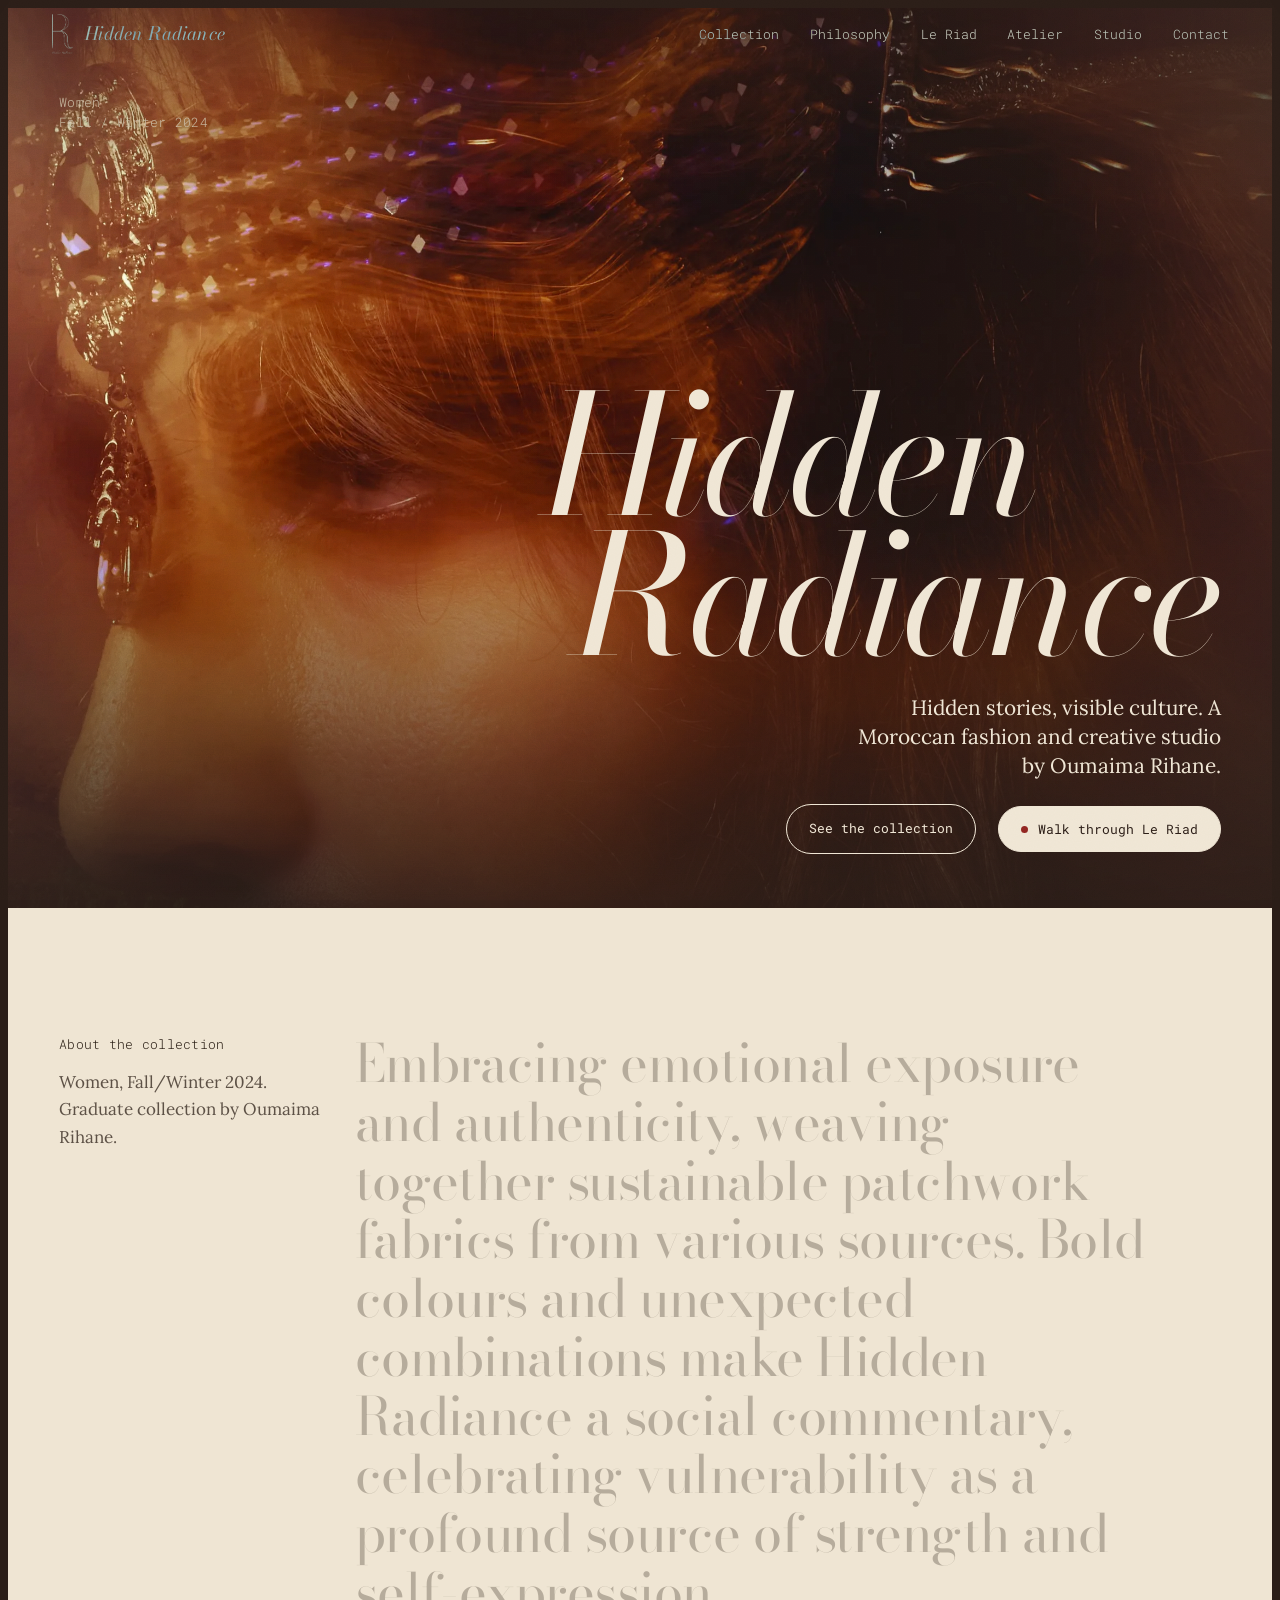
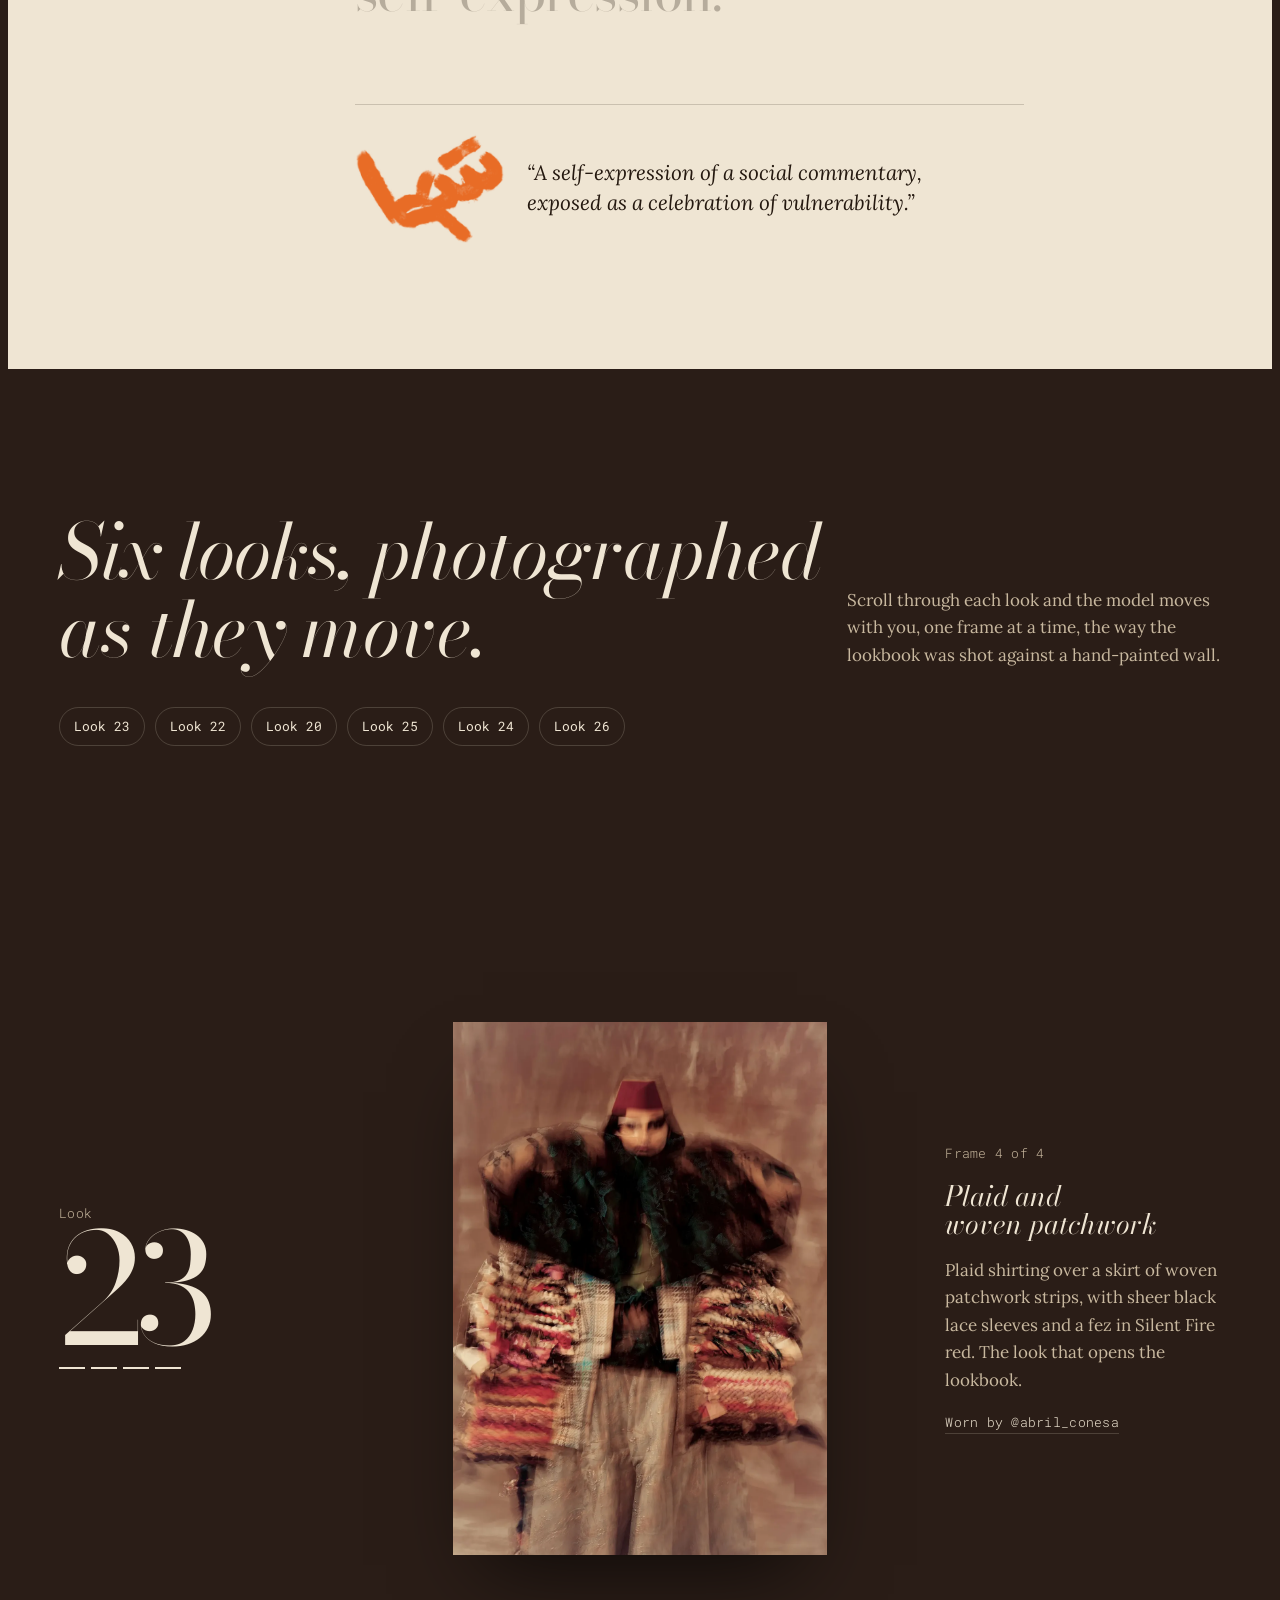
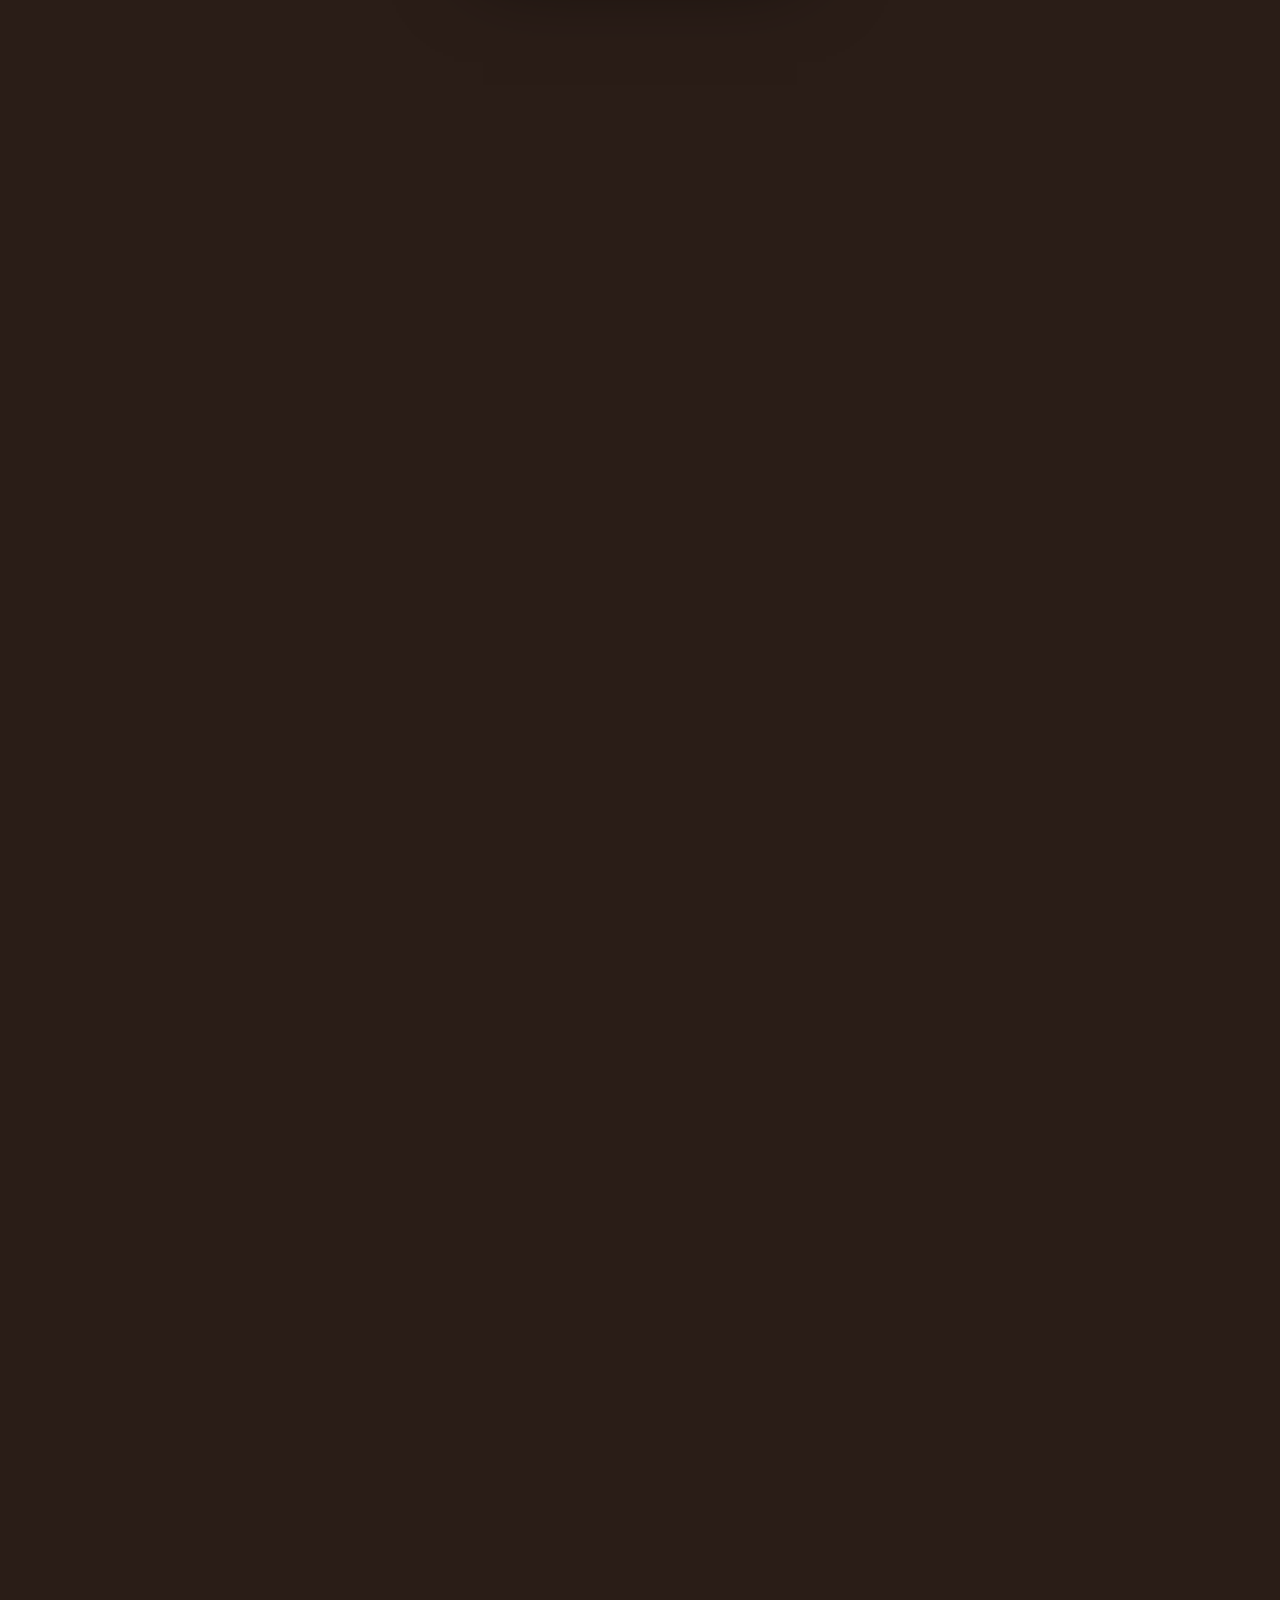
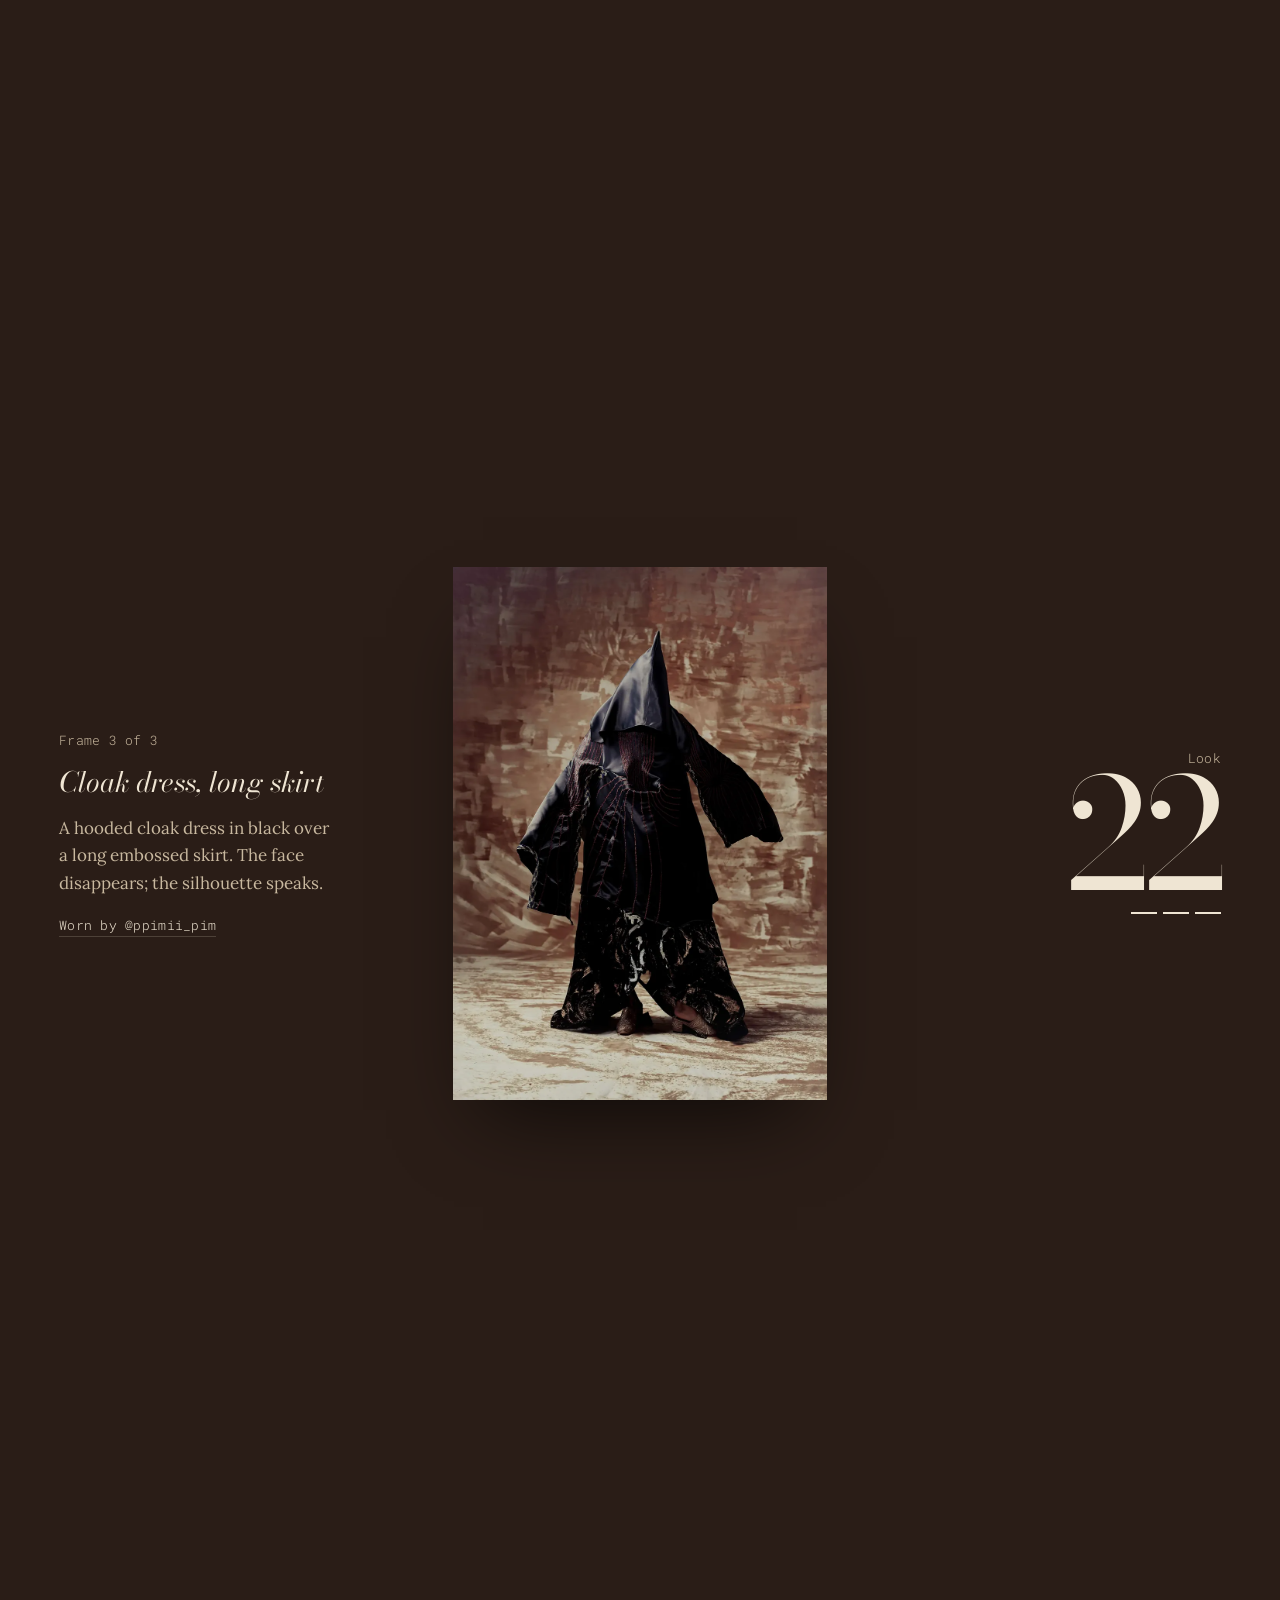
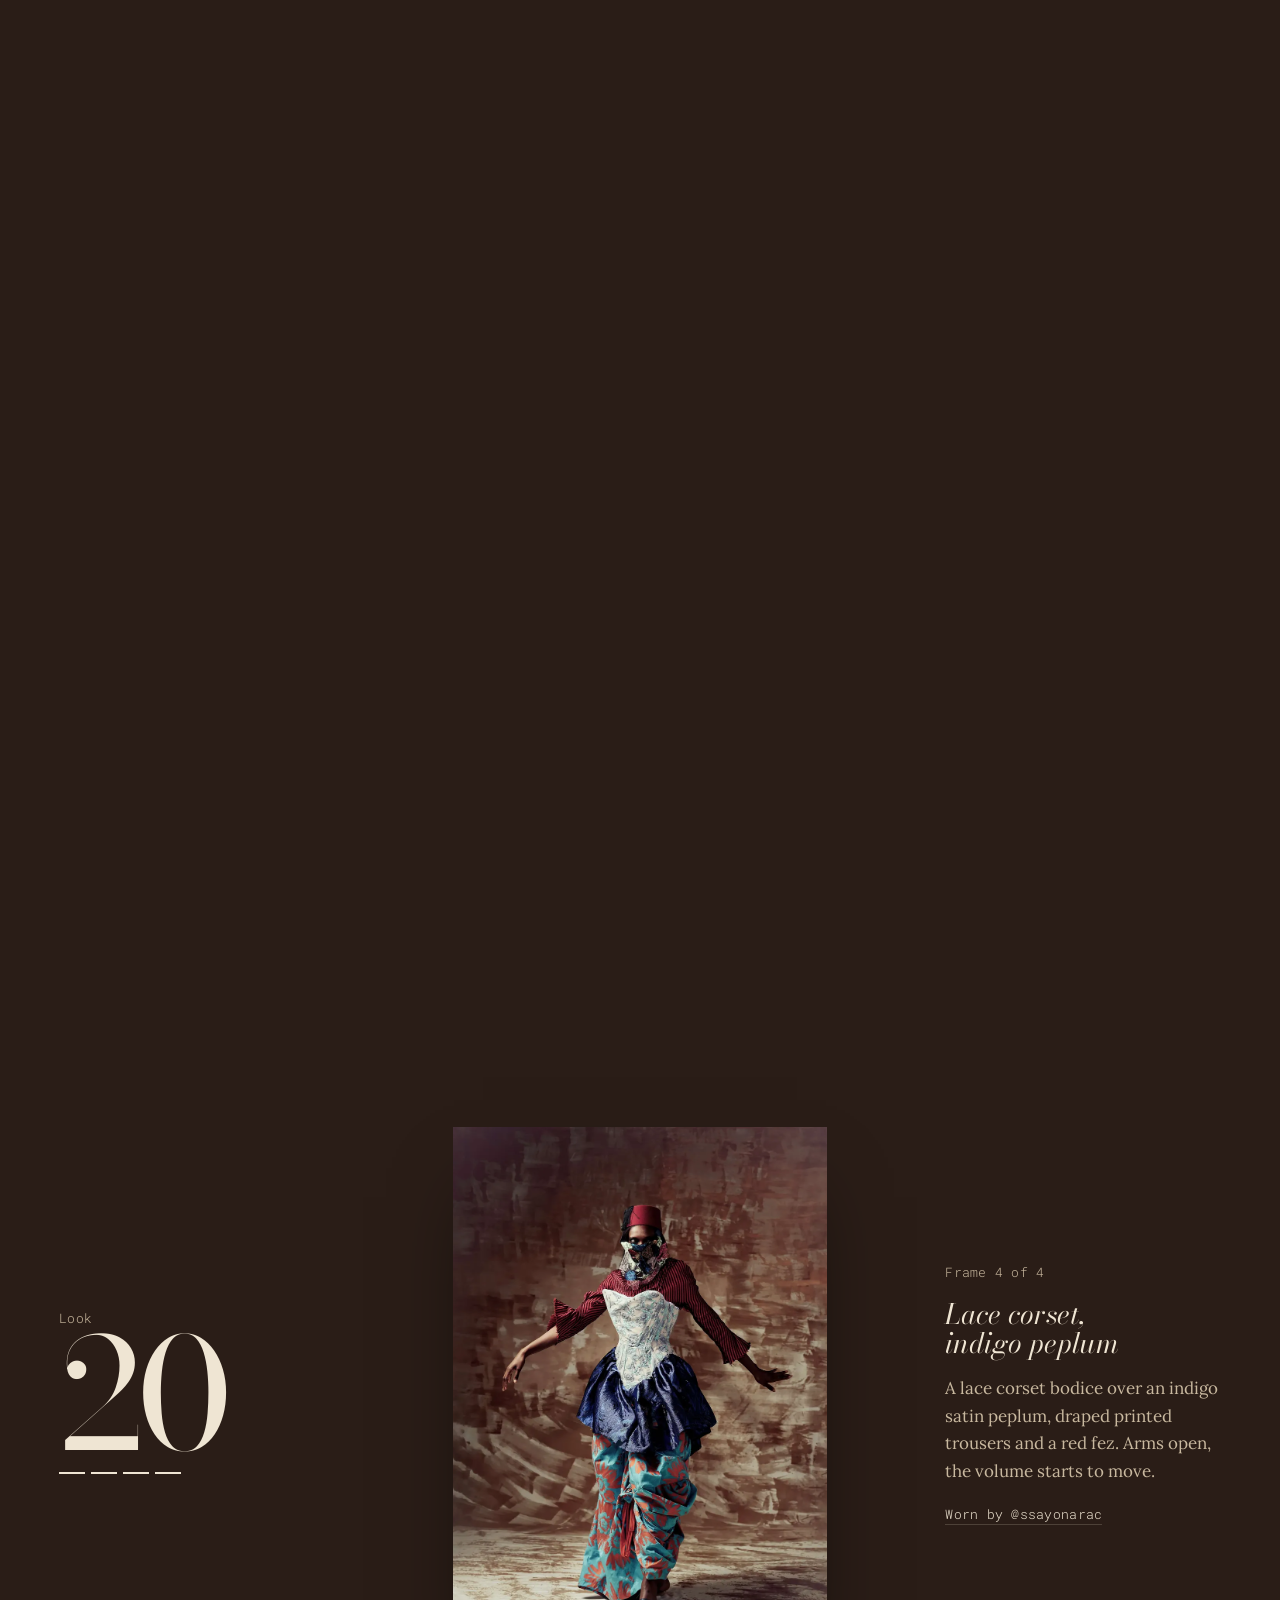
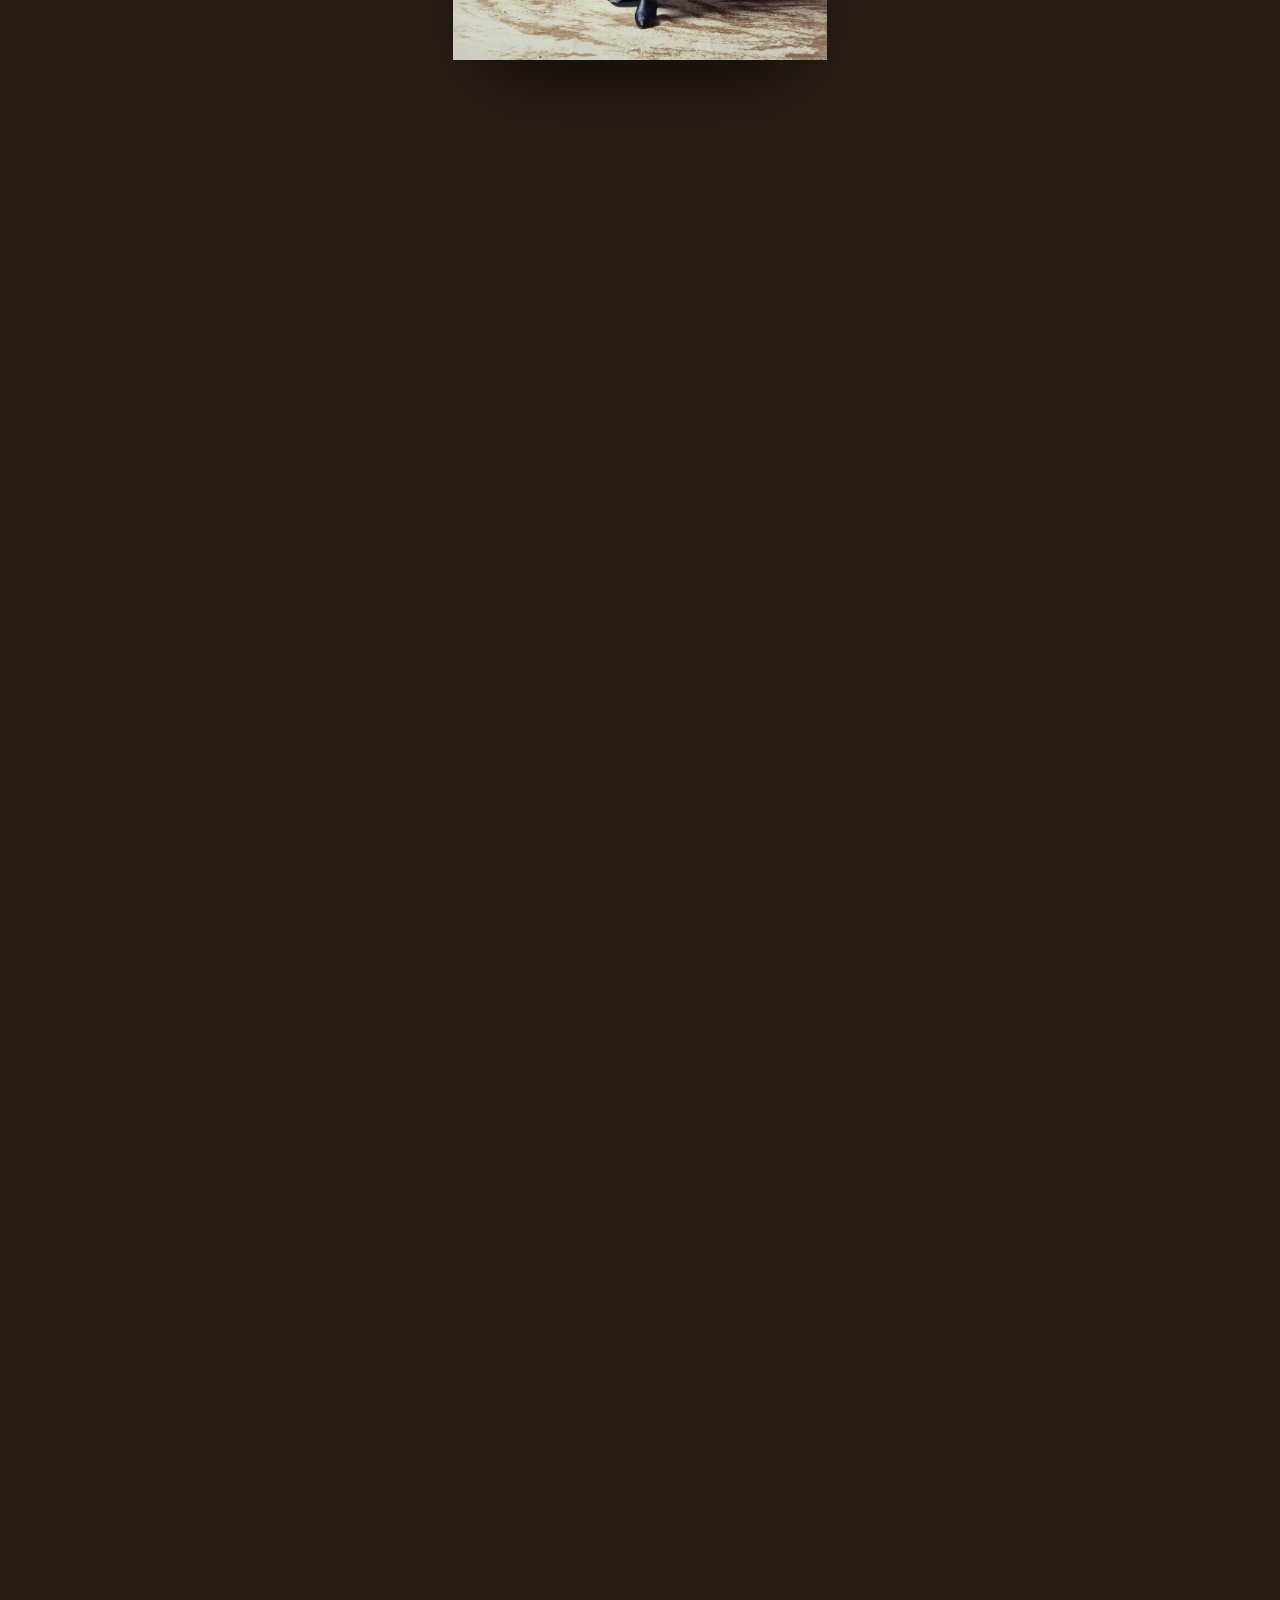
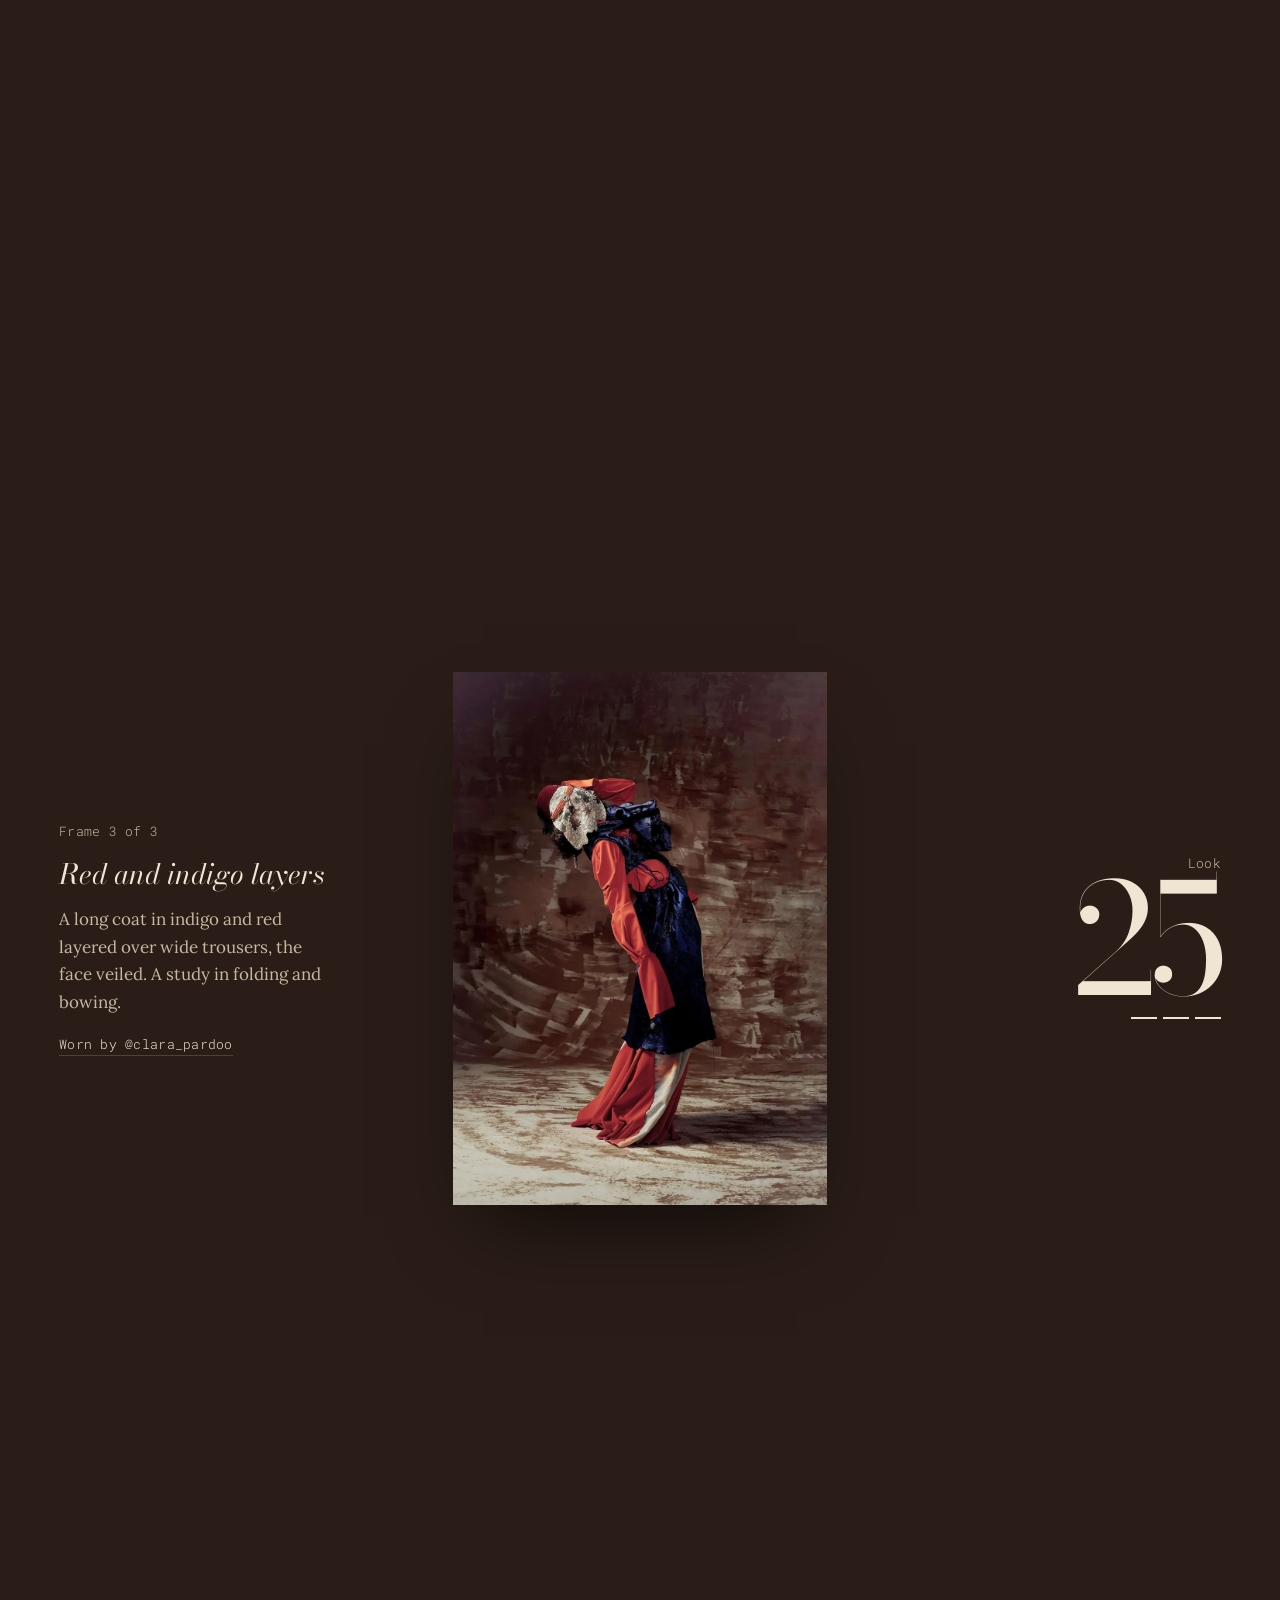
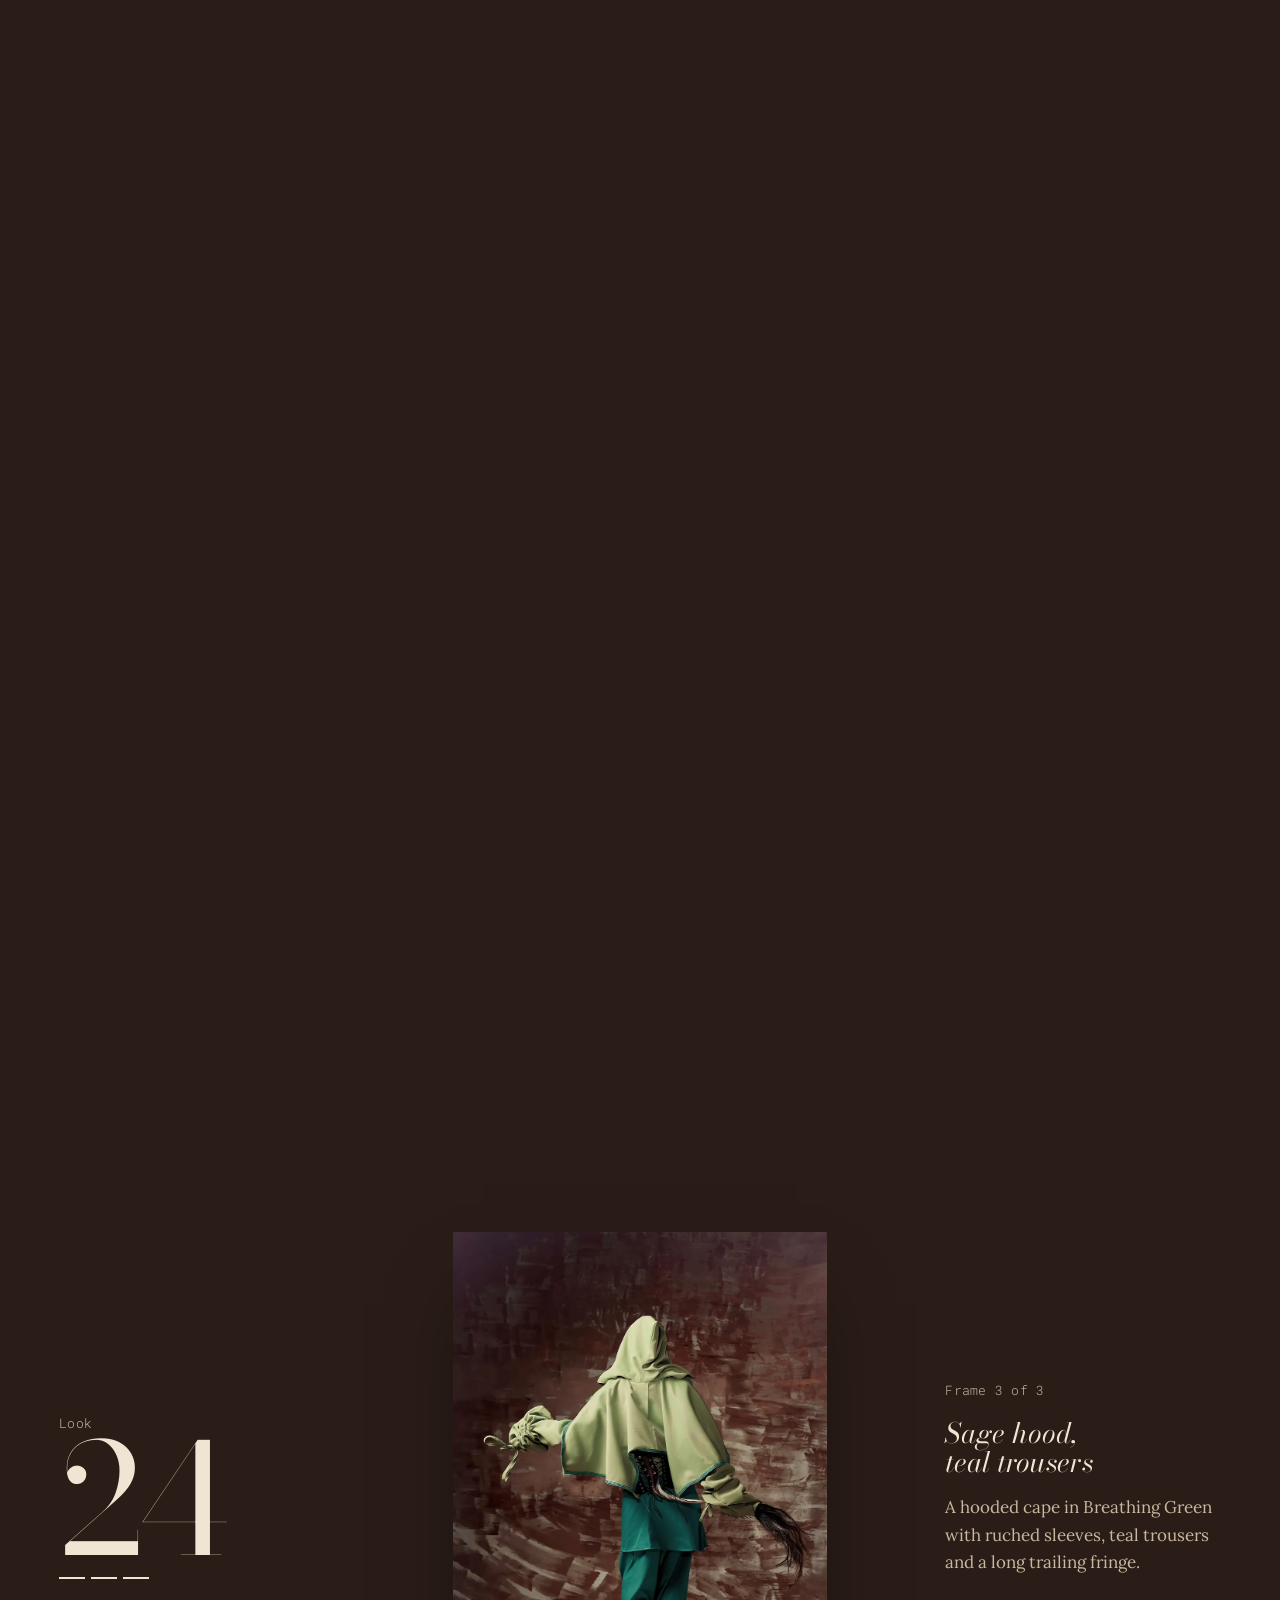
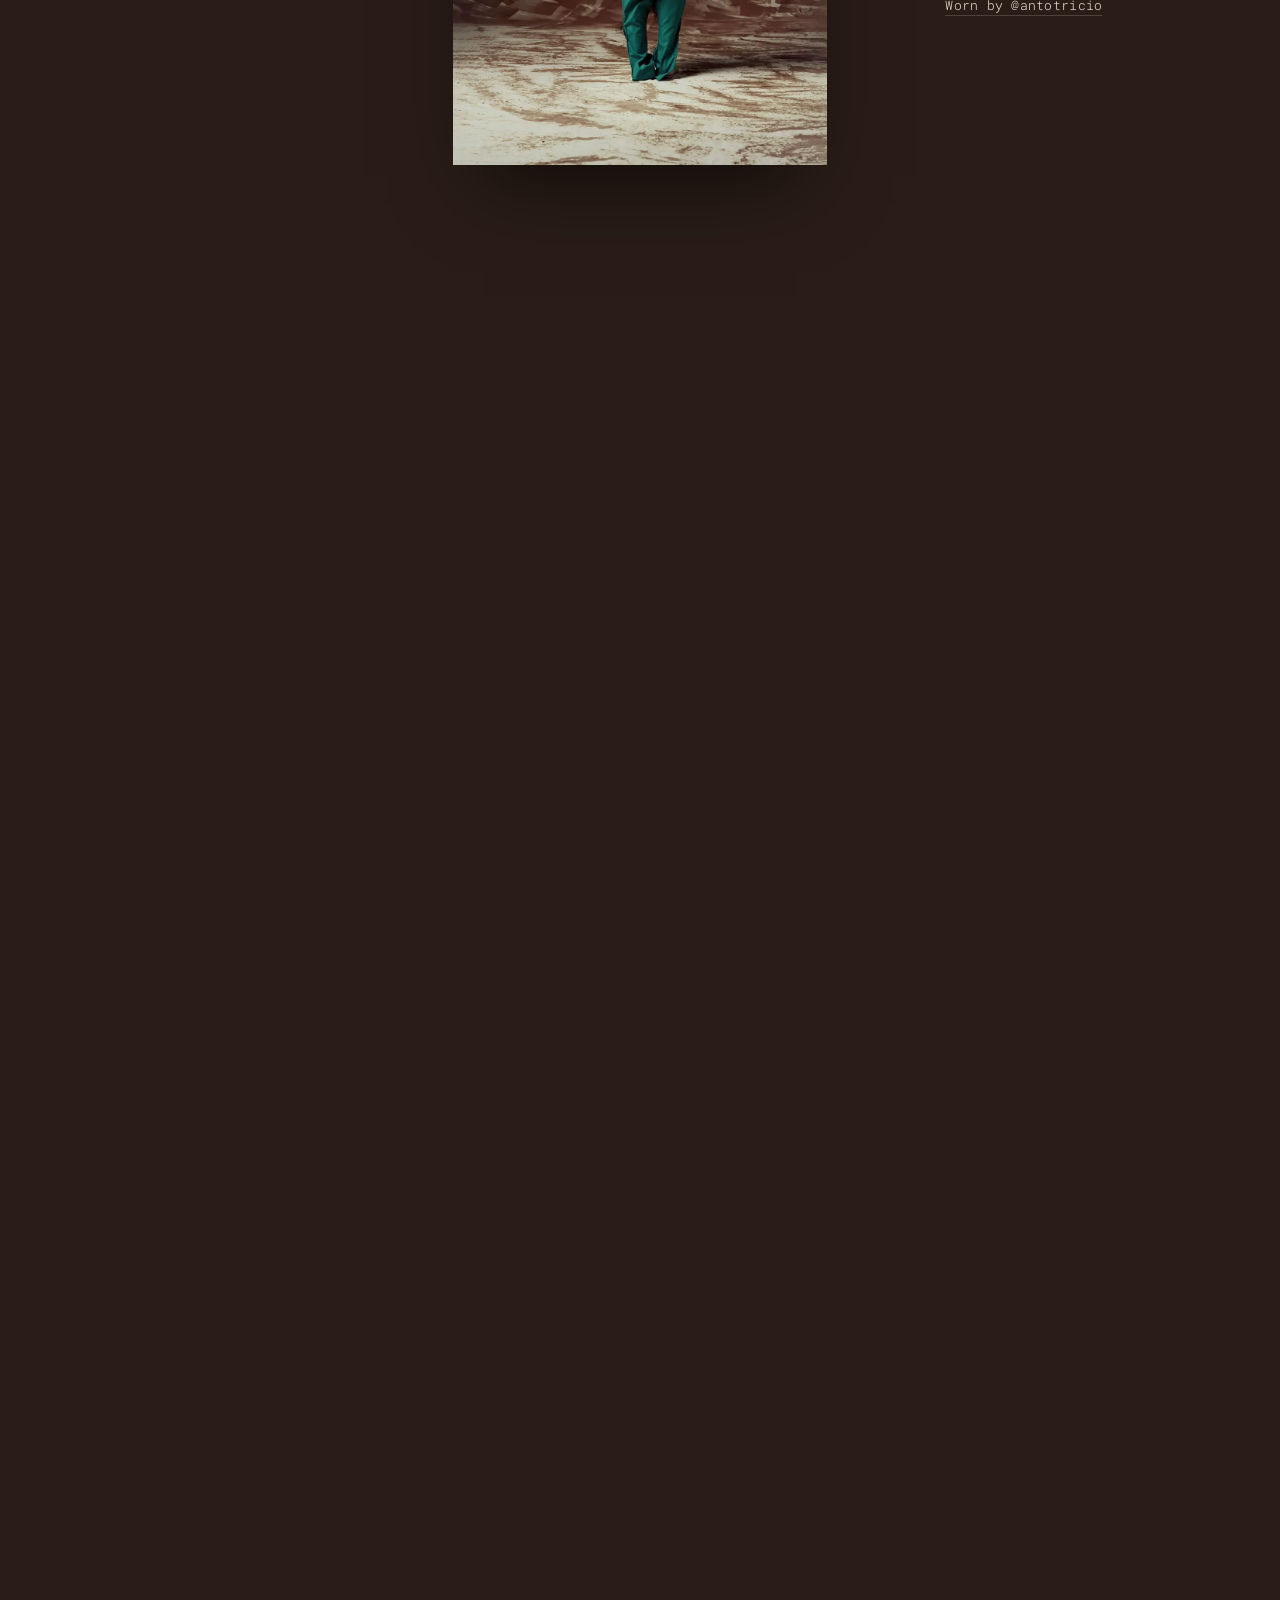
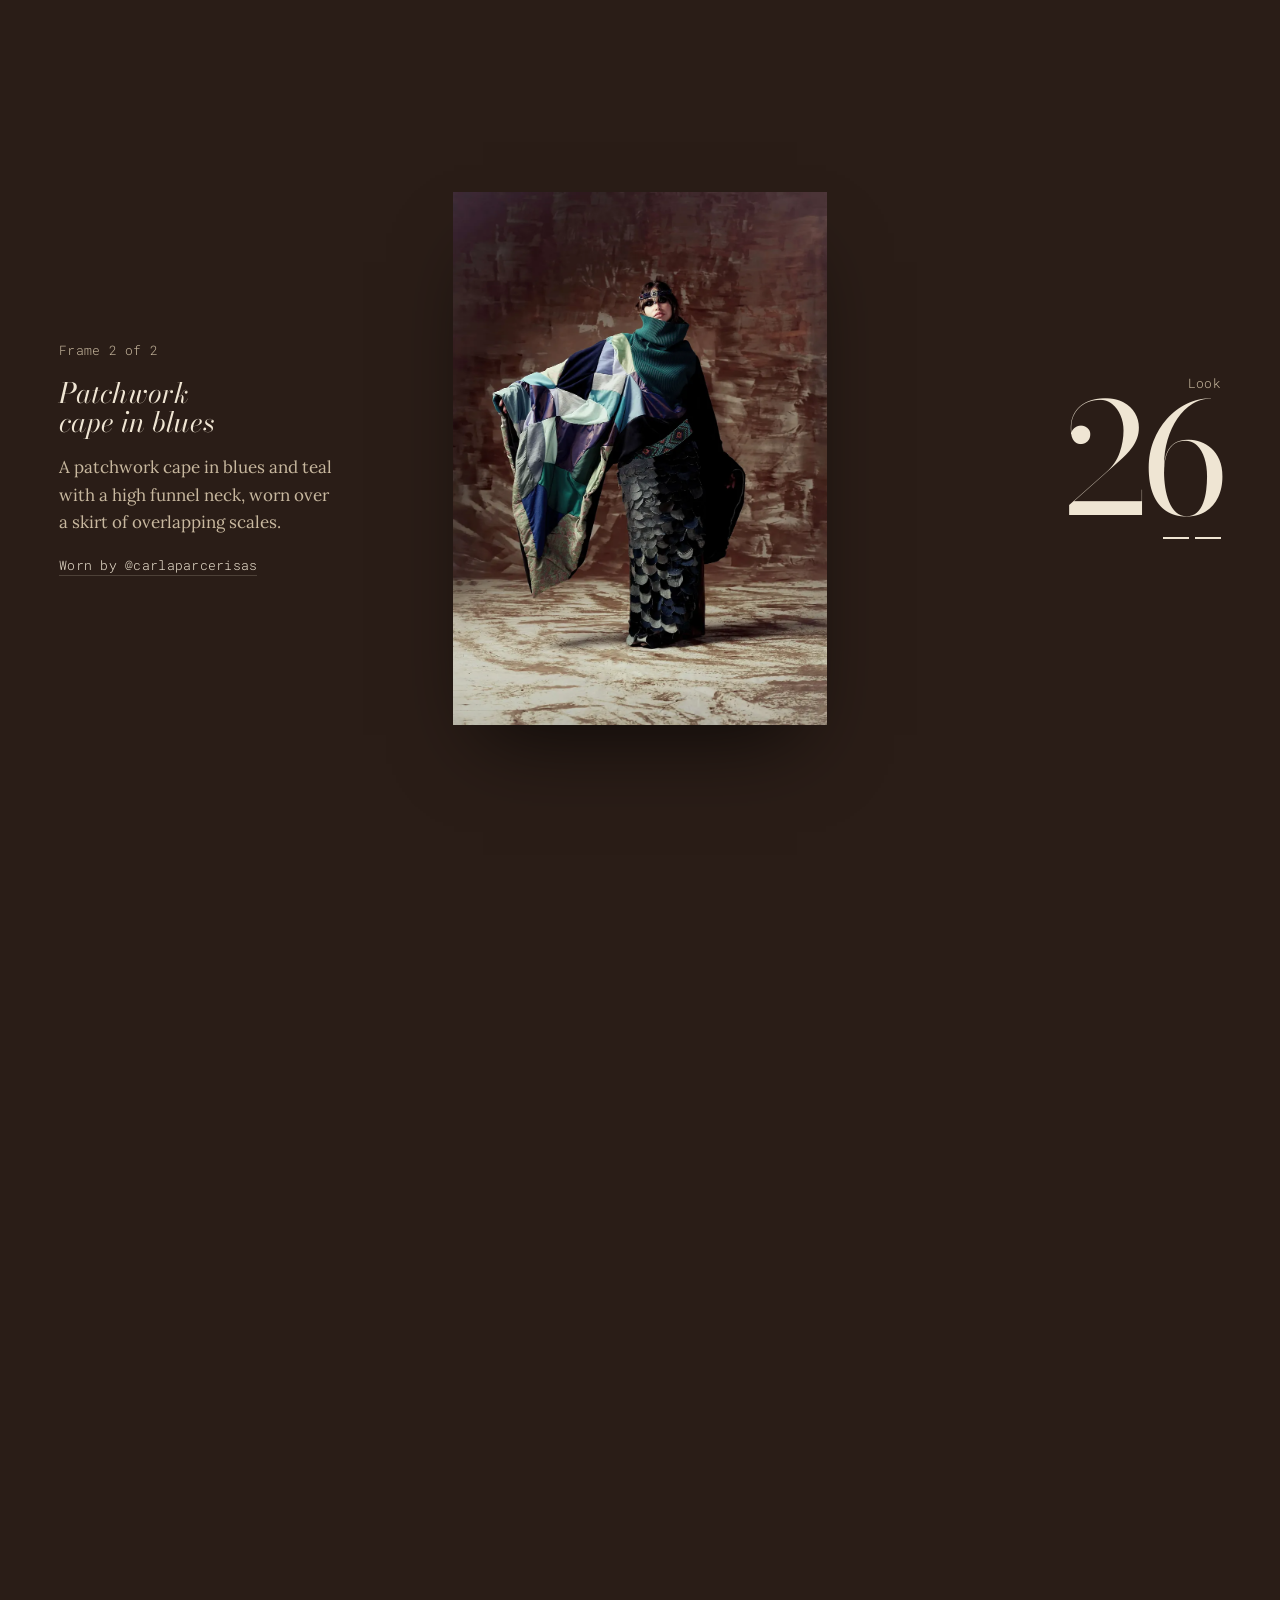
==== commit f7ab5626: "Rebuild Le Riad as a dusk-lit contemporary riad Replaces the flat, toy-like gallery with a realistic" ====
--- a/index.html
+++ b/index.html
@@ -461,7 +461,7 @@
       <div class="txt">
         <p class="mono">The virtual gallery</p>
         <h2 id="riad-title">Le Riad</h2>
-        <p>Step inside a riad built for the collection. A zellij courtyard with a fountain and orange trees, horseshoe arcades, and four galleries with hand-brushed plaster walls, the same as the wall every look was photographed against.</p>
+        <p>Step inside a riad built for the collection, at dusk. A black reflecting pool with floating candles, horseshoe arcades in polished tadelakt, carved stucco and pierced brass lanterns. Around the courtyard, four galleries with hand-brushed walls, the same as the wall every look was photographed against, each work under its own light.</p>
         <dl>
           <dt>Walk</dt><dd>W A S D or the arrow keys. On a phone, the joystick.</dd>
           <dt>Look</dt><dd>Drag anywhere on the view.</dd>
@@ -690,17 +690,23 @@
 }));
 </script>
 
+<script type="importmap">{"imports":{"three":"https://cdn.jsdelivr.net/npm/three@0.169.0/build/three.module.js","three/addons/":"https://cdn.jsdelivr.net/npm/three@0.169.0/examples/jsm/"}}</script>
 <script type="module">
 /* =====================================================================
-   LE RIAD — a walk-through gallery for Hidden Radiance (Three.js)
-   Plan (metres): outer walls at ±15, horseshoe arcade at ±10,
-   open zellij courtyard with fountain and four orange trees inside,
-   a covered gallery ring between arcade and outer walls where the works hang.
+   LE RIAD — a walk-through gallery for Hidden Radiance (Three.js r169)
+   A contemporary riad at dusk. Plan (metres): outer gallery walls at ±15,
+   horseshoe arcade at ±10 with a second storey of latticed windows above,
+   an open courtyard of travertine around a black reflecting pool.
+   Lighting: low sun with real shadows, sky and bounce from an environment
+   rendered from the riad itself, baked museum spotlights (lightmaps) on the
+   gallery walls, pierced brass lanterns throwing stars on the floor.
+   Post: ambient occlusion (desktop), bloom, neutral tone mapping, grade.
    ===================================================================== */
-const THREE_URL = 'https://cdn.jsdelivr.net/npm/three@0.160.0/build/three.module.js';
 const M = document.getElementById('museum');
 const gate = document.getElementById('mGate'), bar = document.getElementById('mBar'), statusEl = document.getElementById('mStatus'), beginBtn = document.getElementById('mBegin');
-let world = null, running = false, lastFocus = null;
+const RM = matchMedia('(prefers-reduced-motion: reduce)').matches;
+const LOW = matchMedia('(pointer:coarse)').matches || Math.min(innerWidth, innerHeight) < 560;
+let world = null, building = null, running = false, lastFocus = null;
 
 const CRED = 'Hidden Radiance, Women FW24. Photograph @giovii_cardinni';
 const LOOKTXT = {
@@ -711,7 +717,7 @@
   25:['Red and indigo layers','A long indigo and red coat over wide trousers, the face veiled.','@clara_pardoo'],
   26:['Patchwork cape in blues','Patchwork cape in blues and teal, funnel neck, a skirt of overlapping scales.','@carlaparcerisas'],
 };
-function lookWork(file, look, i, n){ const t = LOOKTXT[look]; return {file, w:1.6, h:2.0, kicker:`Look ${look}, frame ${i} of ${n}`, title:t[0], text:t[1], meta:`Worn by ${t[2]}. ${CRED}`}; }
+function lookWork(file, look, i, n){ const t = LOOKTXT[look]; return {file, w:1.5, h:1.875, kicker:`Look ${look}, frame ${i} of ${n}`, title:t[0], text:t[1], meta:`Worn by ${t[2]}. ${CRED}`}; }
 /* Walls, in tour order (clockwise). Positions run left to right as you face each wall. */
 const WALLS = [
   {side:'N', wing:'North gallery', room:'Looks 22 and 23', works:[
@@ -720,16 +726,16 @@
   {side:'E', wing:'East gallery', room:'Look 20, and the portrait', works:[
     lookWork('e10',23,4,4),
     lookWork('e03',20,1,4), lookWork('e04',20,2,4), lookWork('e05',20,3,4), lookWork('e06',20,4,4),
-    {file:'portrait', w:1.6, h:2.0, kicker:'Unspoken Exposure', title:'Portrait with headpiece', text:'The power of the eyes as a symbol of strength and vulnerability.', meta:CRED}]},
+    {file:'portrait', w:1.5, h:1.875, kicker:'Unspoken Exposure', title:'Portrait with headpiece', text:'The power of the eyes as a symbol of strength and vulnerability.', meta:CRED}]},
   {side:'S', wing:'South gallery', room:'Looks 24 and 25', works:[
     lookWork('e11',24,1,3), lookWork('e12',24,2,3), lookWork('e13',24,3,3),
     lookWork('e14',25,1,3), lookWork('e15',25,2,3), lookWork('e16',25,3,3)]},
   {side:'W', wing:'West gallery', room:'Look 26, and the atelier', works:[
     lookWork('e17',26,1,2), lookWork('e18',26,2,2),
-    {file:'dance', w:1.5, h:2.25, kicker:'Unseen Grace', title:'The cloak in motion', text:'A quiet elegance that reveals inner strength. Is it a painting? No, it’s Radiance.', meta:CRED},
-    {file:'hero', w:2.5, h:2.0, kicker:'Hidden Radiance', title:'Headpiece, in amber', text:'Hidden stories, visible culture.', meta:CRED},
-    {file:'sheet-sketch', w:2.4, h:1.7, kicker:'Raw Grace, Fall 26', title:'DD001, illustration', text:'Puffy long denim dress. Fabric manipulation, McQueen sleeve with cuff, denim patchwork. The heaviest garment of the capsule.', meta:'From the atelier. Energy Capsule, Vol. I'},
-    {file:'sheet-flat', w:2.4, h:1.7, kicker:'Raw Grace, Fall 26', title:'DD001, flats and pattern', text:'Large boat collar, side zip, large cuffs, the pattern guide of the skirt.', meta:'From the atelier. Energy Capsule, Vol. I'}]},
+    {file:'dance', w:1.4, h:2.1, kicker:'Unseen Grace', title:'The cloak in motion', text:'A quiet elegance that reveals inner strength. Is it a painting? No, it’s Radiance.', meta:CRED},
+    {file:'hero', w:2.3, h:1.84, kicker:'Hidden Radiance', title:'Headpiece, in amber', text:'Hidden stories, visible culture.', meta:CRED},
+    {file:'sheet-sketch', w:2.1, h:1.48, kicker:'Raw Grace, Fall 26', title:'DD001, illustration', text:'Puffy long denim dress. Fabric manipulation, McQueen sleeve with cuff, denim patchwork. The heaviest garment of the capsule.', meta:'From the atelier. Energy Capsule, Vol. I'},
+    {file:'sheet-flat', w:2.1, h:1.48, kicker:'Raw Grace, Fall 26', title:'DD001, flats and pattern', text:'Large boat collar, side zip, large cuffs, the pattern guide of the skirt.', meta:'From the atelier. Energy Capsule, Vol. I'}]},
 ];
 
 document.querySelectorAll('[data-open-museum]').forEach(b=>b.addEventListener('click', openMuseum));
@@ -742,21 +748,18 @@
   beginBtn.focus({preventScroll:true});
   if (!world){
     try {
-      const [THREE] = await Promise.all([import(THREE_URL), loadTextures()]);
-      world = buildWorld(THREE);
+      building = building || Promise.all([loadModules(), loadTextures()]).then(([X])=>buildWorld(X));
+      world = await building;
     } catch(err){
-      console.error(err);
+      console.error(err); building = null;
       statusEl.textContent = 'The gallery needs WebGL and a network connection to load. Check your connection, then leave and enter again.';
       statusEl.classList.add('err');
       return;
     }
-  } else { gate.hidden = true; }
+  }
+  if (M.hidden) return;
+  if (/riaddebug/.test(location.search)){ window.__riad = world; world.resize(); return; }
   running = true; world.resize(); world.loop();
-}
-function loadTextures(){
-  if (window.HR_TEX) return Promise.resolve();
-  statusEl.textContent = 'Bringing the works in…';
-  return new Promise(res=>{ const sc = document.createElement('script'); sc.src = 'assets/museum-tex.js'; sc.onload = sc.onerror = ()=>res(); document.head.appendChild(sc); });
 }
 function closeMuseum(){
   running = false; M.hidden = true; document.body.classList.remove('locked');
@@ -764,269 +767,633 @@
   if (document.fullscreenElement) document.exitFullscreen().catch(()=>{});
   lastFocus && lastFocus.focus && lastFocus.focus({preventScroll:true});
 }
-
-function buildWorld(THREE){
+function loadTextures(){
+  if (window.HR_TEX) return Promise.resolve();
+  return new Promise(res=>{ const sc = document.createElement('script'); sc.src = 'assets/museum-tex.js'; sc.onload = sc.onerror = ()=>res(); document.head.appendChild(sc); });
+}
+async function loadModules(){
+  statusEl.textContent = 'Opening the doors…';
+  const A = 'three/addons/';
+  const [THREE, EC, RP, UB, OP, SP, GT, RF] = await Promise.all([
+    import('three'), import(A+'postprocessing/EffectComposer.js'), import(A+'postprocessing/RenderPass.js'),
+    import(A+'postprocessing/UnrealBloomPass.js'), import(A+'postprocessing/OutputPass.js'), import(A+'postprocessing/ShaderPass.js'),
+    LOW ? Promise.resolve({}) : import(A+'postprocessing/GTAOPass.js'), LOW ? Promise.resolve({}) : import(A+'objects/Reflector.js')]);
+  return {THREE, EffectComposer:EC.EffectComposer, RenderPass:RP.RenderPass, UnrealBloomPass:UB.UnrealBloomPass, OutputPass:OP.OutputPass, ShaderPass:SP.ShaderPass, GTAOPass:GT.GTAOPass, Reflector:RF.Reflector};
+}
+
+function mulberry32(a){ return function(){ a|=0; a=a+0x6D2B79F5|0; let t=Math.imul(a^a>>>15,1|a); t=t+Math.imul(t^t>>>7,61|t)^t; return ((t^t>>>14)>>>0)/4294967296; }; }
+
+async function buildWorld(X){
+  const {THREE} = X;
+  const PI = Math.PI;
+  const step = (p, msg)=>{ bar.style.width = (p*60)+'%'; if (msg) statusEl.textContent = msg; return new Promise(r=>requestAnimationFrame(()=>setTimeout(r, 0))); };
+  await step(.02, 'Mixing the tadelakt…');
+
+  /* ---------- renderer ---------- */
   const canvas = document.getElementById('mCanvas');
-  const renderer = new THREE.WebGLRenderer({canvas, antialias:true, powerPreference:'high-performance'});
-  renderer.setPixelRatio(Math.min(devicePixelRatio, 1.75));
+  const renderer = new THREE.WebGLRenderer({canvas, antialias:false, powerPreference:'high-performance', stencil:false});
+  let PR = Math.min(devicePixelRatio || 1, LOW ? 1.25 : 1.6);
+  renderer.setPixelRatio(PR);
   renderer.outputColorSpace = THREE.SRGBColorSpace;
-  renderer.toneMapping = THREE.ACESFilmicToneMapping;
-  renderer.toneMappingExposure = 1.05;
+  renderer.toneMapping = THREE.NeutralToneMapping;
+  renderer.toneMappingExposure = 1.0;
+  renderer.shadowMap.enabled = true;
+  renderer.shadowMap.type = THREE.PCFSoftShadowMap;
+  const maxAniso = Math.min(8, renderer.capabilities.getMaxAnisotropy());
   const scene = new THREE.Scene();
-  scene.fog = new THREE.Fog(0x2a1d17, 16, 58);
-  const camera = new THREE.PerspectiveCamera(62, 1, 0.05, 400);
+  scene.fog = new THREE.FogExp2(0x2a1d17, 0.0085);
+  const camera = new THREE.PerspectiveCamera(55, 1, 0.05, 600);
   camera.rotation.order = 'YXZ';
 
-  const manager = new THREE.LoadingManager();
-  manager.onProgress = (u, a, b)=>{ bar.style.width = (a/b*100)+'%'; statusEl.textContent = `Hanging the works… ${a} of ${b}`; };
-  manager.onLoad = ()=>{ statusEl.textContent = 'The riad is ready.'; beginBtn.disabled = false; };
-  const loader = new THREE.TextureLoader(manager);
-  const maxAniso = renderer.capabilities.getMaxAnisotropy();
-
-  /* ---------- procedural textures ---------- */
-  const rnd = (a,b)=>a+Math.random()*(b-a);
-  function canvasTex(size, draw, rep=[1,1]){
-    const c = document.createElement('canvas'); c.width = c.height = size;
-    const g = c.getContext('2d'); draw(g, size);
-    const t = new THREE.CanvasTexture(c); t.wrapS = t.wrapT = THREE.RepeatWrapping; t.repeat.set(rep[0], rep[1]);
-    t.colorSpace = THREE.SRGBColorSpace; t.anisotropy = maxAniso; return t;
-  }
-  // Hand-brushed plaster, after the painted backdrop of the lookbook
-  function plaster(g, s, base, tones){
-    g.fillStyle = base; g.fillRect(0,0,s,s);
-    for (let i=0;i<1400;i++){
-      const x = rnd(-40,s+40), y = rnd(-40,s+40), len = rnd(20,120), a = rnd(-.9,.2) + (y/s)*.6, w = rnd(4,26);
-      g.strokeStyle = tones[(Math.random()*tones.length)|0]; g.globalAlpha = rnd(.04,.2); g.lineWidth = w; g.lineCap='round';
-      g.beginPath(); g.moveTo(x,y); g.quadraticCurveTo(x+Math.cos(a)*len*.5+rnd(-10,10), y+Math.sin(a)*len*.5+rnd(-10,10), x+Math.cos(a)*len, y+Math.sin(a)*len); g.stroke();
+  /* ---------- procedural texture kit ---------- */
+  const R = mulberry32(1987), rnd = (a,b)=>a+R()*(b-a);
+  const TS = LOW ? 512 : 1024;
+  const mk = (w,h=w)=>{ const c = document.createElement('canvas'); c.width = w; c.height = h; return c; };
+  const T = (c, srgb, rep=[1,1])=>{ const t = new THREE.CanvasTexture(c); t.wrapS = t.wrapT = THREE.RepeatWrapping; t.repeat.set(rep[0], rep[1]); t.colorSpace = srgb ? THREE.SRGBColorSpace : THREE.NoColorSpace; t.anisotropy = maxAniso; return t; };
+  const px = [0,0,0];
+  function pixels(w, h, fn){ const c = mk(w,h), g = c.getContext('2d'), id = g.createImageData(w,h), d = id.data;
+    for (let y=0;y<h;y++) for (let x=0;x<w;x++){ const i = (y*w+x)*4; fn(x,y,px); d[i]=px[0]; d[i+1]=px[1]; d[i+2]=px[2]; d[i+3]=255; }
+    g.putImageData(id,0,0); return c; }
+  const dataOf = c=>c.getContext('2d').getImageData(0,0,c.width,c.height).data;
+  function normalOf(src, k){ const w = src.width, h = src.height, d = dataOf(src);
+    const H = (x,y)=>d[((((y%h)+h)%h)*w + (((x%w)+w)%w))*4];
+    return pixels(w,h,(x,y,o)=>{ const dx = (H(x+1,y)-H(x-1,y))/255*k, dy = (H(x,y+1)-H(x,y-1))/255*k, l = Math.hypot(dx,dy,1);
+      o[0] = (-dx/l*.5+.5)*255; o[1] = (dy/l*.5+.5)*255; o[2] = (1/l*.5+.5)*255; }); }
+  function blurred(src, r){ const c = mk(src.width, src.height), g = c.getContext('2d'); g.filter = `blur(${r}px)`;
+    for (const ox of [-src.width,0,src.width]) for (const oy of [-src.height,0,src.height]) g.drawImage(src, ox, oy); return c; }
+  function vnoise(p, seed){ const r = mulberry32(seed), g = new Float32Array(p*p); for (let i=0;i<g.length;i++) g[i] = r();
+    return (x,y)=>{ let xi = Math.floor(x), yi = Math.floor(y); const fx = x-xi, fy = y-yi; xi = ((xi%p)+p)%p; yi = ((yi%p)+p)%p;
+      const x1 = (xi+1)%p, y1 = (yi+1)%p, u = fx*fx*(3-2*fx), v = fy*fy*(3-2*fy);
+      const a = g[yi*p+xi], b = g[yi*p+x1], c = g[y1*p+xi], d = g[y1*p+x1]; return a+(b-a)*u+(c-a)*v+(a-b-c+d)*u*v; }; }
+  function fbm(p, oct, seed){ const ns = []; for (let i=0;i<oct;i++) ns.push(vnoise(p<<i, seed+i*31));
+    return (x,y)=>{ let s=0, a=.5, f=1, n=0; for (const fn of ns){ s += a*fn(x*f,y*f); n += a; a *= .5; f *= 2; } return s/n; }; }
+  function std(set, rep, o={}){ const m = new THREE.MeshStandardMaterial({map:T(set.map,true,rep), roughness:o.roughness ?? 1, metalness:o.metalness ?? 0, color:o.color ?? 0xffffff, envMapIntensity:o.env ?? 1});
+    if (set.rough) m.roughnessMap = T(set.rough,false,rep);
+    if (set.normal){ m.normalMap = T(set.normal,false,rep); m.normalScale.set(o.ns ?? 1, o.ns ?? 1); }
+    return m; }
+
+  // Tadelakt: polished lime plaster, softly mottled, burnished in patches
+  function tadelakt(size, base, seed){
+    const f = fbm(4,5,seed), g = fbm(16,3,seed+7);
+    const hc = pixels(size,size,(x,y,o)=>{ o[0]=o[1]=o[2] = f(x/size*4, y/size*4)*255; }), hd = dataOf(hc);
+    const map = pixels(size,size,(x,y,o)=>{ const h = hd[(y*size+x)*4]/255, s = g(x/size*16, y/size*16), m = .88 + .22*h + .06*(s-.5);
+      o[0] = base[0]*m*(1+.025*(h-.5)); o[1] = base[1]*m; o[2] = base[2]*m*(1-.04*(h-.5)); });
+    const rough = pixels(size,size,(x,y,o)=>{ const s = g(x/size*16, y/size*16); o[0]=o[1]=o[2] = (.3 + .38*s)*255; });
+    return {map, rough, normal:normalOf(hc, 2.2)};
+  }
+  // The painted umber backdrop the lookbook was shot against, as a gallery wall finish
+  function painted(size, seed){
+    const r = mulberry32(seed), c = mk(size), g = c.getContext('2d');
+    g.fillStyle = '#4a2f24'; g.fillRect(0,0,size,size);
+    const tones = ['#2a1811','#36211a','#5b3a2c','#6c4433','#835640','#a07052','#bb9270'];
+    const k = size/1024;
+    for (let i=0;i<3200;i++){
+      const x = r()*size, y = r()*size, len = (30+r()*230)*k, a = -.75 + r()*.55 + (r()<.25 ? PI : 0), w = (5+r()*46)*k;
+      g.strokeStyle = tones[(r()*tones.length)|0]; g.globalAlpha = (.018 + r()*.075)*(w>30*k ? .6 : 1); g.lineWidth = w; g.lineCap = 'round';
+      const mx = Math.cos(a)*len*.5 + (r()-.5)*24*k, my = Math.sin(a)*len*.5 + (r()-.5)*24*k, ex = Math.cos(a)*len, ey = Math.sin(a)*len;
+      for (const ox of [-size,0,size]) for (const oy of [-size,0,size]){
+        if (Math.abs(x+ox-size/2) > size/2+len || Math.abs(y+oy-size/2) > size/2+len) continue;
+        g.beginPath(); g.moveTo(x+ox,y+oy); g.quadraticCurveTo(x+ox+mx, y+oy+my, x+ox+ex, y+oy+ey); g.stroke(); }
     }
     g.globalAlpha = 1;
-    const id = g.getImageData(0,0,s,s), d = id.data;
-    for (let i=0;i<d.length;i+=4){ const n = (Math.random()-.5)*14; d[i]+=n; d[i+1]+=n; d[i+2]+=n; }
-    g.putImageData(id,0,0);
-  }
-  const wallTex = canvasTex(1024, (g,s)=>plaster(g,s,'#5e3a2c',['#3b231b','#7c4d39','#94634a','#c8a483','#2e1b15','#a4765a']), [6,1.15]);
-  const archTex = canvasTex(1024, (g,s)=>plaster(g,s,'#cdb38f',['#b89870','#e2cfb0','#a98a63','#d9c19c','#8f7150']), [.22,.22]);
-  // Zellij: eight-pointed stars on a cream ground
-  function zellij(g, s, cols){
-    g.fillStyle = cols.grout; g.fillRect(0,0,s,s);
-    const cell = s/2;
-    for (let i=0;i<2;i++) for (let j=0;j<2;j++){
-      const cx = i*cell + cell/2, cy = j*cell + cell/2;
-      const star = (r, fill)=>{ g.fillStyle = fill; for (const rot of [0, Math.PI/4]){ g.save(); g.translate(cx,cy); g.rotate(rot); g.fillRect(-r,-r,2*r,2*r); g.restore(); } };
-      star(cell*.36, cols.star); star(cell*.22, cols.inner);
-      g.fillStyle = cols.dot; g.beginPath(); g.arc(cx,cy,cell*.07,0,7); g.fill();
-      // cross-shaped pieces between stars
-      g.fillStyle = cols.cross;
-      for (const [dx,dy] of [[0,0],[cell,0],[0,cell],[cell,cell]]){
-        const x = i*cell + dx, y = j*cell + dy; g.save(); g.translate(x,y); g.rotate(Math.PI/4);
-        g.fillRect(-cell*.09,-cell*.2,cell*.18,cell*.4); g.fillRect(-cell*.2,-cell*.09,cell*.4,cell*.18); g.restore();
+    const soft = blurred(c, 1.2*k), f = fbm(32,2,seed+3), sd = dataOf(soft);
+    return pixels(size,size,(x,y,o)=>{ const i = (y*size+x)*4, n = (f(x/size*32, y/size*32)-.5)*14; o[0]=sd[i]+n; o[1]=sd[i+1]+n; o[2]=sd[i+2]+n; });
+  }
+  // Stone floor: large honed tiles, banded like travertine or mottled like dark limestone
+  function stone(size, base, tiles, seed, opt){
+    const f = fbm(4,5,seed), g = fbm(32,2,seed+5), ts = size/tiles, gw = Math.max(1.5, size/700);
+    const h = pixels(size,size,(x,y,o)=>{ const tx = x%ts, ty = y%ts, edge = Math.min(tx, ty, ts-tx, ts-ty); o[0]=o[1]=o[2] = edge < gw ? 40 : edge < gw*2.2 ? 150 : 200; });
+    const map = pixels(size,size,(x,y,o)=>{
+      const u = x/size, v = y/size, w = f(u*4, v*4), ti = Math.floor(x/ts) + Math.floor(y/ts)*7;
+      const alongX = opt.band && (ti%2===1);
+      const band = opt.band ? Math.sin(((alongX ? u : v)*opt.band + w*1.8)*PI*2)*.5+.5 : .5;
+      const pore = opt.pores && g(u*32, v*32) > .8 ? .86 : 1;
+      const tone = .96 + ((ti*2654435761>>>0)%1000)/1000*.08;
+      let m = (.9 + .13*band*(opt.band?1:0) + .16*(w-.5) )*pore*tone;
+      const tx = x%ts, ty = y%ts, edge = Math.min(tx, ty, ts-tx, ts-ty); if (edge < gw) m *= .6;
+      o[0] = base[0]*m; o[1] = base[1]*m; o[2] = base[2]*m; });
+    const rough = pixels(size,size,(x,y,o)=>{ const u = x/size, v = y/size, tx = x%ts, ty = y%ts, edge = Math.min(tx,ty,ts-tx,ts-ty);
+      o[0]=o[1]=o[2] = (edge < gw ? .95 : opt.rough[0] + (opt.rough[1]-opt.rough[0])*f(u*4+7, v*4+3))*255; });
+    return {map, rough, normal:normalOf(blurred(h, 1), 3)};
+  }
+  // Zellij: hand-cut glazed tiles, eight-pointed stars and crosses, each piece a slightly different glaze
+  function zellij(size, pal, seed){
+    const r = mulberry32(seed), c = mk(size), g = c.getContext('2d'), mask = mk(size), mg = mask.getContext('2d');
+    const n = 4, cell = size/n, pick = a=>a[(r()*a.length)|0], grout = size/260;
+    g.fillStyle = pal.bg[0]; g.fillRect(0,0,size,size); mg.fillStyle = '#fff'; mg.fillRect(0,0,size,size);
+    const star = (cx,cy,R0)=>ctx=>{ ctx.beginPath(); for (let k=0;k<16;k++){ const a = k*PI/8 + PI/8, rr = k%2 ? R0*.765 : R0; ctx.lineTo(cx+Math.cos(a)*rr, cy+Math.sin(a)*rr); } ctx.closePath(); };
+    const cross = (cx,cy,L,W)=>ctx=>{ ctx.beginPath(); const p = [[W,W],[L,0],[W,-W],[0,-L],[-W,-W],[-L,0],[-W,W],[0,L]]; for (const [x,y] of p) ctx.lineTo(cx+x, cy+y); ctx.closePath(); };
+    const shapes = [];
+    for (let i=0;i<=n;i++) for (let j=0;j<=n;j++){
+      shapes.push([cross(i*cell, j*cell, cell*.3, cell*.075), pick(pal.cross)]);
+      if (i<n && j<n){ const cx = (i+.5)*cell, cy = (j+.5)*cell;
+        shapes.push([star(cx,cy,cell*.4), pick(pal.star)], [star(cx,cy,cell*.17), pick(pal.inner)], [ctx=>{ ctx.beginPath(); ctx.arc(cx,cy,cell*.055,0,PI*2); }, pick(pal.dot)]); }
+    }
+    for (const [path, fill] of shapes){ g.fillStyle = fill; path(g); g.fill(); }
+    g.strokeStyle = pal.grout; g.lineWidth = grout*2; mg.strokeStyle = '#000'; mg.lineWidth = grout*2;
+    for (const [path] of shapes){ path(g); g.stroke(); path(mg); mg.stroke(); }
+    // glaze variation, a little craquelure light/dark per pixel
+    const f = fbm(8,3,seed+2), cd = dataOf(c);
+    const map = pixels(size,size,(x,y,o)=>{ const i = (y*size+x)*4, m = .93 + .14*f(x/size*8, y/size*8); o[0]=cd[i]*m; o[1]=cd[i+1]*m; o[2]=cd[i+2]*m; });
+    const md = dataOf(mask);
+    const rough = pixels(size,size,(x,y,o)=>{ const m = md[(y*size+x)*4]/255; o[0]=o[1]=o[2] = (.92 - .8*m)*255; });
+    return {map, rough, normal:normalOf(blurred(mask, size/300), 2.2)};
+  }
+  // Carved stucco (gebs): interlaced circles and small rosettes in relief
+  function stucco(size, seed){
+    const c = mk(size), g = c.getContext('2d'), n = 4, cell = size/n;
+    g.fillStyle = '#7a7a7a'; g.fillRect(0,0,size,size);
+    g.strokeStyle = '#f2f2f2'; g.lineWidth = cell*.075;
+    for (let i=-1;i<=n+1;i++) for (let j=-1;j<=n+1;j++){
+      g.beginPath(); g.arc(i*cell, j*cell, cell*.5, 0, PI*2); g.stroke();
+      g.beginPath(); g.arc((i+.5)*cell, (j+.5)*cell, cell*.5, 0, PI*2); g.stroke(); }
+    g.fillStyle = '#2a2a2a';
+    for (let i=0;i<=n;i++) for (let j=0;j<=n;j++) for (const [cx,cy] of [[i*cell,(j+.5)*cell],[(i+.5)*cell,j*cell]]){ g.beginPath(); g.arc(cx,cy,cell*.06,0,PI*2); g.fill(); }
+    g.fillStyle = '#d8d8d8';
+    for (let i=0;i<=n;i++) for (let j=0;j<=n;j++) for (const [cx,cy] of [[i*cell,j*cell],[(i+.5)*cell,(j+.5)*cell]]){
+      g.beginPath(); for (let k=0;k<16;k++){ const a = k*PI/8, rr = k%2 ? cell*.06 : cell*.13; g.lineTo(cx+Math.cos(a)*rr, cy+Math.sin(a)*rr); } g.closePath(); g.fill(); }
+    const hgt = blurred(c, size/340), hd = dataOf(hgt), f = fbm(8,2,seed);
+    const map = pixels(size,size,(x,y,o)=>{ const h = hd[(y*size+x)*4]/255, m = .7 + .36*h + .05*(f(x/size*8,y/size*8)-.5); o[0]=236*m; o[1]=225*m; o[2]=204*m; });
+    return {map, normal:normalOf(hgt, 5)};
+  }
+  function cedar(size, seed){
+    const f = fbm(4,4,seed), g = fbm(64,1,seed+4);
+    return {map:pixels(size,size,(x,y,o)=>{ const u = x/size, v = y/size, w = f(u*4, v*4), gr = Math.sin((v*46 + w*5)*PI*2)*.5+.5, m = .72 + .22*gr*gr + .14*(w-.5) + .06*(g(u*64,v*64)-.5);
+      o[0]=104*m; o[1]=66*m; o[2]=42*m; })};
+  }
+  function lattice(size){
+    const c = mk(size), g = c.getContext('2d'), n = 5, s = size/n; g.clearRect(0,0,size,size);
+    g.strokeStyle = '#3a2416'; g.fillStyle = '#3a2416'; g.lineWidth = s*.16; g.lineCap = 'butt';
+    for (let i=-n;i<=2*n;i++){ g.beginPath(); g.moveTo(i*s,0); g.lineTo(i*s+size,size); g.stroke(); g.beginPath(); g.moveTo(i*s,size); g.lineTo(i*s-size,0); g.stroke(); }
+    g.lineWidth = s*.07;
+    for (let i=0;i<=n;i++) for (let j=0;j<=n;j++) for (const [x,y] of [[i*s,j*s],[(i+.5)*s,(j+.5)*s]]){ g.beginPath(); g.arc(x,y,s*.16,0,PI*2); g.fill(); }
+    return c;
+  }
+  function pierced(size){
+    const c = mk(size), g = c.getContext('2d'); g.fillStyle = '#000'; g.fillRect(0,0,size,size); g.fillStyle = '#fff';
+    const cols = 8, rows = 7;
+    for (let j=0;j<rows;j++) for (let i=0;i<cols;i++){
+      const cx = (i + (j%2)*.5 + .25)/cols*size, cy = (j+.5)/rows*size, rr = size/cols*(j%2 ? .14 : .2);
+      g.beginPath(); for (let k=0;k<16;k++){ const a = k*PI/8, q = k%2 ? rr*.5 : rr; g.lineTo(cx+Math.cos(a)*q, cy+Math.sin(a)*q*1.4); } g.closePath(); g.fill(); }
+    return c;
+  }
+  const radial = (size, stops)=>{ const c = mk(size), g = c.getContext('2d'), gr = g.createRadialGradient(size/2,size/2,0,size/2,size/2,size/2); for (const [o,col] of stops) gr.addColorStop(o,col); g.fillStyle = gr; g.fillRect(0,0,size,size); return c; };
+
+  /* ---------- geometry helpers: UVs in metres so textures keep a real scale ---------- */
+  function mbox(w,h,d){ const g = new THREE.BoxGeometry(w,h,d), uv = g.attributes.uv, dims = [[d,h],[d,h],[w,d],[w,d],[w,h],[w,h]];
+    for (let f=0;f<6;f++) for (let k=0;k<4;k++){ const i = f*4+k; uv.setXY(i, uv.getX(i)*dims[f][0], uv.getY(i)*dims[f][1]); } return g; }
+  function mplane(w,h,sx=1,sy=1){ const g = new THREE.PlaneGeometry(w,h,sx,sy), uv = g.attributes.uv; for (let i=0;i<uv.count;i++) uv.setXY(i, uv.getX(i)*w, uv.getY(i)*h); return g; }
+  const add = (geo, mat, x=0,y=0,z=0, ry=0, o={})=>{ const m = new THREE.Mesh(geo, mat); m.position.set(x,y,z); m.rotation.y = ry; m.castShadow = !!o.cast; m.receiveShadow = o.receive !== false; scene.add(m); return m; };
+
+  /* ---------- materials ---------- */
+  const tCream = tadelakt(TS/2, [229,214,190], 3);
+  const mTad = std(tCream, [.5,.5], {ns:.5, env:.7});
+  const mTadUpper = std(tCream, [.4,.4], {ns:.5, env:.6, color:0xf3e3cf});
+  const mMarble = std(tCream, [1.2,1.2], {ns:.25, roughness:.45, color:0xf6efe4, env:1});
+  await step(.15, 'Brushing the gallery walls…');
+  const pw = painted(TS, 9);
+  const wallMap = T(pw, true, [1/3.2,1/3.2]), wallNormal = T(normalOf(pw, 1.6), false, [1/3.2,1/3.2]);
+  await step(.27, 'Laying the travertine…');
+  const trav = stone(TS, [222,206,180], 2, 11, {band:7, pores:true, rough:[.32,.5]});
+  const mFloorC = std(trav, [1/1.8,1/1.8], {ns:.8, env:.8});
+  const dark = stone(TS, [72,50,40], 2, 23, {band:0, pores:false, rough:[.16,.3]});
+  const mFloorG = std(dark, [1/2.4,1/2.4], {ns:.8, env:1});
+  await step(.38, 'Setting the zellij…');
+  const zl = zellij(TS, {bg:['#e8dec9'], grout:'#d9cfbd', star:['#22344d','#26394f','#1d2e45','#2a3d55'], cross:['#5b6b4c','#546446','#62714f'], inner:['#e9dfca','#efe6d3'], dot:['#b08640','#a87c3a','#8e2420']}, 5);
+  const zRep = [1/.6, 1/.6];
+  const mZellij = std(zl, zRep, {ns:.9, env:1.1});
+  const zd = zellij(TS, {bg:['#2b2620'], grout:'#15110d', star:['#1b2636','#1d293a','#18222f'], cross:['#2c3829','#28332a'], inner:['#3a3024','#352c21'], dot:['#7a5a2e','#6d5029']}, 6);
+  const mDado = std(zd, [1/.45, 1/.45], {ns:1, env:1.4});
+  const zpool = zellij(TS/2, {bg:['#1c3a44'], grout:'#14272e', star:['#0f2a33','#12313b'], cross:['#1b4a4a','#1f5050'], inner:['#2c6467'], dot:['#2c6467']}, 8);
+  const mPoolFloor = std(zpool, [1/.6,1/.6], {ns:.6});
+  await step(.47, 'Carving the stucco…');
+  const st = stucco(TS, 4);
+  const mStucco = std(st, [1,1], {ns:1, roughness:.85, env:.6});
+  const cd = cedar(TS/2, 41);
+  const mCedar = std(cd, [.5,.5], {roughness:.7, env:.5});
+  const mCeil = std(cd, [.35,.35], {roughness:.8, color:0x7a6a60, env:.3}); mCeil.side = THREE.DoubleSide; mCeil.shadowSide = THREE.DoubleSide;
+  const mBrass = new THREE.MeshStandardMaterial({color:0xc29a5b, metalness:1, roughness:.3});
+  const mBronze = new THREE.MeshStandardMaterial({color:0x2b2420, metalness:.75, roughness:.42});
+  const mGlazeGreen = new THREE.MeshStandardMaterial({color:0x3c5f4a, roughness:.18, envMapIntensity:1.2});
+  const mJar = new THREE.MeshPhysicalMaterial({color:0x223a57, roughness:.22, clearcoat:1, clearcoatRoughness:.06, envMapIntensity:1.3});
+  const mJarOchre = new THREE.MeshPhysicalMaterial({color:0x9a6a2c, roughness:.3, clearcoat:.8, clearcoatRoughness:.1, envMapIntensity:1.1});
+  const latticeTex = T(lattice(512), true, [1/.6, 1/.6]);
+  const mLattice = new THREE.MeshStandardMaterial({map:latticeTex, alphaTest:.5, side:THREE.DoubleSide, roughness:.7});
+  const pierceTex = T(pierced(512), false);
+  const mLantern = new THREE.MeshStandardMaterial({color:0xb38a4e, metalness:.95, roughness:.35, emissive:0xffb066, emissiveMap:pierceTex, emissiveIntensity:5.5, side:THREE.DoubleSide});
+  const glowTex = T(radial(128, [[0,'rgba(255,225,180,1)'],[.25,'rgba(255,190,120,.55)'],[1,'rgba(255,170,100,0)']]), true); glowTex.wrapS = glowTex.wrapT = THREE.ClampToEdgeWrapping;
+  const shadowTex = (()=>{ const c = mk(256), g = c.getContext('2d'); g.fillStyle = '#000'; g.fillRect(0,0,256,256); g.filter = 'blur(16px)'; g.fillStyle = '#fff'; g.fillRect(40,40,176,176); return T(c, false); })(); shadowTex.wrapS = shadowTex.wrapT = THREE.ClampToEdgeWrapping;
+  await step(.52, 'Raising the arches…');
+
+  /* ---------- plan ---------- */
+  const H = 5.6, OUT = 15, IN = 10, UH = 10.6;
+  const BAYS = [-7.5,-2.5,2.5,7.5], HALF = 1.4, RA = 1.6, HC = 3.05, SPRING = HC - Math.sqrt(RA*RA - HALF*HALF), ANG = Math.asin((HC-SPRING)/RA);
+  const L = IN + .35, DEP = .7, BEV = .03, FACE = DEP/2 + BEV;
+  const EYE = 1.65;
+  const sides = { N:{n:[0,0,1], ry:0, pos:(t)=>[t,0,-OUT]}, E:{n:[-1,0,0], ry:-PI/2, pos:(t)=>[OUT,0,t]}, S:{n:[0,0,-1], ry:PI, pos:(t)=>[-t,0,OUT]}, W:{n:[1,0,0], ry:PI/2, pos:(t)=>[-OUT,0,-t]} };
+  const ARC = [[0,-IN,0],[0,IN,0],[IN,0,PI/2],[-IN,0,PI/2]];      // arcade lines: x, z, ry
+  const JARS = [[6.7,6.7],[-6.7,6.7],[6.7,-6.7],[-6.7,-6.7]];
+  // where each work hangs
+  const SPAN = 22;
+  const hung = [];
+  for (const wall of WALLS){ const n = wall.works.length, stp = SPAN/(n-1); wall.works.forEach((w,i)=>{ const t = -SPAN/2 + i*stp, cy = Math.max(1.6, 1.12 + w.h/2); hung.push({wall, w, t, cy}); }); }
+
+  /* ---------- baked light: museum spotlights on the walls, pools and lantern stars on the floor ---------- */
+  const LMW = LOW ? 1024 : 2048, LMH = Math.round(LMW*H/30);
+  function wallLightmap(side){
+    const c = mk(LMW, LMH), g = c.getContext('2d'), k = LMW/30, Y = y=>(H-y)*k, Xp = t=>(t+15)*k;
+    const gr = g.createLinearGradient(0,0,0,LMH); gr.addColorStop(0,'#2a2622'); gr.addColorStop(.75,'#3d3630'); gr.addColorStop(1,'#4a4038'); g.fillStyle = gr; g.fillRect(0,0,LMW,LMH);
+    // light spilling in from the arcade openings opposite
+    for (const b of BAYS){ const rg = g.createRadialGradient(Xp(b), Y(.6), 0, Xp(b), Y(.6), 3.2*k); rg.addColorStop(0,'rgba(120,120,140,.35)'); rg.addColorStop(1,'rgba(120,120,140,0)'); g.fillStyle = rg; g.fillRect(0,0,LMW,LMH); }
+    g.globalCompositeOperation = 'lighter';
+    for (const h of hung.filter(h=>h.wall.side===side)){
+      const cx = Xp(h.t), cy = Y(h.cy + .12), rx = (Math.max(h.w.w/2 + .75, 1.35))*k, ry = (h.w.h/2 + 1.0)*k;
+      // beam grazing down from the track
+      const bg = g.createLinearGradient(0, Y(H), 0, cy - ry*.6);
+      bg.addColorStop(0,'rgba(255,214,170,.0)'); bg.addColorStop(1,'rgba(255,214,170,.22)');
+      g.fillStyle = bg; g.beginPath(); g.moveTo(cx-.12*k, Y(H)); g.lineTo(cx+.12*k, Y(H)); g.lineTo(cx+rx*.85, cy-ry*.45); g.lineTo(cx-rx*.85, cy-ry*.45); g.closePath(); g.fill();
+      // the pool of light, with a crisp scalloped top
+      g.save(); g.translate(cx, cy); g.scale(rx, ry);
+      const sg = g.createRadialGradient(0,0,0,0,0,1);
+      sg.addColorStop(0,'rgba(255,236,206,1)'); sg.addColorStop(.6,'rgba(255,226,190,.82)'); sg.addColorStop(.86,'rgba(255,214,170,.32)'); sg.addColorStop(1,'rgba(255,200,150,0)');
+      g.fillStyle = sg; g.beginPath(); g.arc(0,0,1,0,PI*2); g.fill(); g.restore();
+    }
+    g.globalCompositeOperation = 'source-over';
+    return blurred(c, 2);
+  }
+  function floorLightmap(){
+    const S = LOW ? 1024 : 2048, k = S/30, c = mk(S), g = c.getContext('2d'), P = (x,z)=>[(x+15)*k, (z+15)*k];
+    g.fillStyle = '#3a342e'; g.fillRect(0,0,S,S);                       // gallery ring
+    const cg = g.createRadialGradient(S/2,S/2,0,S/2,S/2,IN*k*1.25); cg.addColorStop(0,'#86828a'); cg.addColorStop(1,'#6e6870');
+    g.fillStyle = cg; g.fillRect((15-IN)*k, (15-IN)*k, 2*IN*k, 2*IN*k); // open courtyard: sky light
+    g.globalCompositeOperation = 'lighter';
+    const blob = (x,z,rx,rz,col,rot=0)=>{ const [px,py] = P(x,z); g.save(); g.translate(px,py); g.rotate(rot); g.scale(rx*k, rz*k); const rg = g.createRadialGradient(0,0,0,0,0,1); rg.addColorStop(0,col); rg.addColorStop(1,'rgba(0,0,0,0)'); g.fillStyle = rg; g.beginPath(); g.arc(0,0,1,0,PI*2); g.fill(); g.restore(); };
+    // spill below every lit work
+    for (const h of hung){ const s = sides[h.wall.side], [x,,z] = s.pos(h.t); blob(x + s.n[0]*.9, z + s.n[2]*.9, 1.5, .9, 'rgba(255,210,160,.45)', s.ry); }
+    // pierced lanterns: a glow and a scatter of stars
+    const starAt = (x,z,r0,a)=>{ const [px,py] = P(x,z), rr = r0*k; g.fillStyle = `rgba(255,196,128,${a})`; g.beginPath(); for (let q=0;q<16;q++){ const an = q*PI/8, rq = q%2 ? rr*.45 : rr; g.lineTo(px+Math.cos(an)*rq, py+Math.sin(an)*rq); } g.closePath(); g.fill(); };
+    for (const [ax,az,ry] of ARC) for (const b of BAYS){
+      const x = ax || b, z = az || b, lit = Math.abs(b) < 5;
+      blob(x, z, 2.3, 2.3, lit ? 'rgba(255,180,110,.75)' : 'rgba(255,180,110,.35)');
+      for (let ring=0; ring<3; ring++){ const rr = .55 + ring*.5, cnt = 10 + ring*6; for (let q=0;q<cnt;q++){ const an = q/cnt*PI*2 + ring*.3; starAt(x + Math.cos(an)*rr, z + Math.sin(an)*rr, .055 + ring*.015, (lit ? .55 : .3) - ring*.12); } }
+    }
+    // candles warm the pool edge, lanterns by the jars
+    blob(0,0,5.2,5.2,'rgba(255,170,100,.22)');
+    for (const [x,z] of JARS) blob(x*1.08, z*1.08, 1.8, 1.8, 'rgba(255,175,105,.55)');
+    g.globalCompositeOperation = 'source-over';
+    return blurred(c, 2.5);
+  }
+  await step(.58, 'Hanging the lights…');
+  const floorLM = floorLightmap();
+
+  /* ---------- floors ---------- */
+  const lmFloorG = T(floorLM, true, [1/30,1/30]);
+  mFloorG.lightMap = lmFloorG; mFloorG.lightMapIntensity = 4.2;
+  const lmFloorC = T(floorLM, true, [1/30,1/30]); lmFloorC.offset.set(5/30, 5/30);
+  mFloorC.lightMap = lmFloorC; mFloorC.lightMapIntensity = 2.2;
+  add(mplane(2*OUT, 2*OUT), mFloorG).rotation.x = -PI/2;
+  add(mplane(2*IN, 2*IN), mFloorC, 0, .004, 0).rotation.x = -PI/2;
+
+  /* ---------- gallery walls: painted plaster, glazed dado, brass line, shadow gap ---------- */
+  for (const k in sides){
+    const s = sides[k], [x,,z] = s.pos(0), lm = wallLightmap(k);
+    const lmT = T(lm, true, [1/30, 1/H]);
+    const mW = new THREE.MeshStandardMaterial({map:wallMap, normalMap:wallNormal, roughness:.84, lightMap:lmT, lightMapIntensity:6.6, envMapIntensity:.25});
+    mW.normalScale.set(.8,.8);
+    add(mplane(2*OUT, H), mW, x, H/2, z, s.ry);
+    const lmD = T(lm, true, [1/30, 1/H]);
+    const mD = mDado.clone(); mD.lightMap = lmD; mD.lightMapIntensity = 6; mD.envMapIntensity = 1.2;
+    add(mplane(2*OUT, .95), mD, x + s.n[0]*.014, .475, z + s.n[2]*.014, s.ry);
+    add(mbox(2*OUT, .018, .02), mBrass, x + s.n[0]*.02, .955, z + s.n[2]*.02, s.ry);
+    add(mbox(2*OUT, .05, .02), new THREE.MeshBasicMaterial({color:0x0b0806}), x + s.n[0]*.005, H-.025, z + s.n[2]*.005, s.ry);
+  }
+
+  /* ---------- gallery ceiling: cedar boards and beams, a black track with spots ---------- */
+  const ceil = (w,d,x,z)=>{ const m = add(mplane(w,d), mCeil, x, H, z, 0, {cast:true}); m.rotation.x = PI/2; };
+  ceil(2*OUT, OUT-IN, 0, -(OUT+IN)/2); ceil(2*OUT, OUT-IN, 0, (OUT+IN)/2); ceil(OUT-IN, 2*IN, (OUT+IN)/2, 0); ceil(OUT-IN, 2*IN, -(OUT+IN)/2, 0);
+  {
+    const beamGeo = mbox(.12, .2, OUT-IN-.2), count = 4*Math.ceil(2*OUT/.7);
+    const beams = new THREE.InstancedMesh(beamGeo, mCedar, count), m4 = new THREE.Matrix4(), q = new THREE.Quaternion(), e = new THREE.Euler(), one = new THREE.Vector3(1,1,1);
+    let i = 0;
+    for (const k in sides){ const s = sides[k]; for (let t=-OUT+.35; t<OUT; t+=.7){ const [x,,z] = s.pos(t), mid = (OUT+IN)/2 - OUT; q.setFromEuler(e.set(0, s.ry, 0)); m4.compose(new THREE.Vector3(x + s.n[0]*(OUT-(OUT+IN)/2), H-.1, z + s.n[2]*(OUT-(OUT+IN)/2)), q, one); beams.setMatrixAt(i++, m4); } }
+    beams.count = i; scene.add(beams);
+  }
+  {
+    const heads = new THREE.InstancedMesh(new THREE.CylinderGeometry(.045,.06,.2,16), mBronze, hung.length), m4 = new THREE.Matrix4(), q = new THREE.Quaternion(), e = new THREE.Euler();
+    hung.forEach((h,i)=>{ const s = sides[h.wall.side], [x,,z] = s.pos(h.t); q.setFromEuler(e.set(.55, s.ry + PI, 0, 'YXZ')); m4.compose(new THREE.Vector3(x + s.n[0]*1.45, H-.42, z + s.n[2]*1.45), q, new THREE.Vector3(1,1,1)); heads.setMatrixAt(i, m4); });
+    scene.add(heads);
+    for (const k in sides){ const s = sides[k], [x,,z] = s.pos(0); add(mbox(2*OUT-1.2, .035, .05), mBronze, x + s.n[0]*1.45, H-.29, z + s.n[2]*1.45, s.ry); }
+  }
+
+  /* ---------- the horseshoe arcade ---------- */
+  const shape = new THREE.Shape(); shape.moveTo(-L, 0);
+  for (const c of BAYS){ shape.lineTo(c-HALF, 0); shape.lineTo(c-HALF, SPRING); shape.absarc(c, HC, RA, PI + ANG, -ANG, true); shape.lineTo(c+HALF, 0); }
+  shape.lineTo(L, 0); shape.lineTo(L, H); shape.lineTo(-L, H); shape.lineTo(-L, 0);
+  const arcGeo = new THREE.ExtrudeGeometry(shape, {depth:DEP, bevelEnabled:true, bevelThickness:BEV, bevelSize:BEV, bevelSegments:2, curveSegments:40}); arcGeo.translate(0,0,-DEP/2);
+  // spandrels between arch and frame, carved
+  const TOP = HC + RA + .24;
+  const spGeo = (()=>{ const geos = []; for (const c of BAYS){ const sp = new THREE.Shape(); sp.moveTo(c-HALF-.26, SPRING); sp.lineTo(c-HALF-.26, TOP); sp.lineTo(c+HALF+.26, TOP); sp.lineTo(c+HALF+.26, SPRING); sp.lineTo(c+HALF, SPRING); sp.absarc(c, HC, RA, -ANG, PI+ANG, false); sp.lineTo(c-HALF-.26, SPRING); geos.push(new THREE.ShapeGeometry(sp, 40)); } return geos; })();
+  const archCurve = c=>new THREE.EllipseCurve(c, HC, RA+.02, RA+.02, PI + ANG, -ANG, true).getPoints(64);
+  const colShaft = new THREE.CylinderGeometry(.085, .1, SPRING-.32, 24), colCap = mbox(.3,.16,.3), colBase = mbox(.26,.12,.26);
+  const colM = [], m4 = new THREE.Matrix4(), q = new THREE.Quaternion(), e = new THREE.Euler(), one = new THREE.Vector3(1,1,1), V = (x,y,z)=>new THREE.Vector3(x,y,z);
+  for (const [sx,sz,ry] of ARC){
+    const grp = new THREE.Group(); grp.position.set(sx,0,sz); grp.rotation.y = ry; scene.add(grp);
+    const arc = new THREE.Mesh(arcGeo, mTad); arc.castShadow = arc.receiveShadow = true; grp.add(arc);
+    for (const face of [-1,1]){
+      const f = face*(FACE+.004);
+      for (const g of spGeo){ const sp = new THREE.Mesh(g, mStucco); sp.position.z = f; if (face<0) { sp.rotation.y = PI; sp.scale.x = -1; } sp.receiveShadow = true; grp.add(sp); }
+      const fr = new THREE.Mesh(mplane(2*L, .36), mStucco); fr.position.set(0, 5.2, f); if (face<0) fr.rotation.y = PI; fr.receiveShadow = true; grp.add(fr);
+      for (const c of BAYS){
+        // frame (alfiz) and arch moulding
+        for (const [w,h,x,y] of [[.07, TOP-SPRING, c-HALF-.26, (TOP+SPRING)/2],[.07, TOP-SPRING, c+HALF+.26, (TOP+SPRING)/2],[2*HALF+.59, .07, c, TOP]]){ const b = new THREE.Mesh(mbox(w,h,.05), mTad); b.position.set(x,y,face*(FACE+.025)); b.castShadow = true; grp.add(b); }
+        const pts = archCurve(c).map(p=>V(p.x, p.y, face*(FACE+.012)));
+        const mould = new THREE.Mesh(new THREE.TubeGeometry(new THREE.CatmullRomCurve3(pts), 90, .028, 8, false), mTad); grp.add(mould);
+        for (const sgn of [-1,1]) colM.push([grp, V(c + sgn*(HALF+.13), 0, face*(FACE+.1))]);
       }
     }
-    g.strokeStyle = cols.grout; g.lineWidth = 3; g.globalAlpha=.9;
-    for (let k=0;k<=s;k+=s/8){ g.beginPath(); g.moveTo(k,0); g.lineTo(k,s); g.stroke(); g.beginPath(); g.moveTo(0,k); g.lineTo(s,k); g.stroke(); }
-    g.globalAlpha=1;
-    const id = g.getImageData(0,0,s,s), d = id.data;
-    for (let i=0;i<d.length;i+=4){ const n = (Math.random()-.5)*10; d[i]+=n; d[i+1]+=n; d[i+2]+=n; }
-    g.putImageData(id,0,0);
-  }
-  const floorZ = canvasTex(512, (g,s)=>zellij(g,s,{grout:'#e8dcc5', star:'#2d4a6b', inner:'#e8dcc5', dot:'#b98a3a', cross:'#56704f'}), [10,10]);
-  const dadoZ = canvasTex(512, (g,s)=>zellij(g,s,{grout:'#e6d7bc', star:'#8e2420', inner:'#2d3f58', dot:'#e6d7bc', cross:'#3f5a43'}), [30,1]);
-  const basinZ = canvasTex(512, (g,s)=>zellij(g,s,{grout:'#efe5d3', star:'#2a5d7a', inner:'#efe5d3', dot:'#2d3f58', cross:'#2d6e66'}), [3,1]);
-  // Bejmat terracotta floor, herringbone
-  const bejmat = canvasTex(512, (g,s)=>{
-    g.fillStyle = '#5a3424'; g.fillRect(0,0,s,s);
-    const u = s/16;
-    for (let y=-2;y<18;y++) for (let x=-2;x<18;x++){
-      const ox = x*u, oy = y*u; const horiz = (x+y)%2===0;
-      const c = ['#9c5b3d','#8d4f34','#a8664a','#7f4630','#b07255'][(Math.random()*5)|0];
-      g.fillStyle = c;
-      if (horiz) g.fillRect(ox+1, oy+1, u*2-2, u-2); else g.fillRect(ox+1, oy+1, u-2, u*2-2);
+    // stepped cedar cornice
+    const c1 = new THREE.Mesh(mbox(2*L+.3, .14, DEP+.36), mCedar); c1.position.set(0, H-.07, 0); c1.castShadow = true; grp.add(c1);
+    const c2 = new THREE.Mesh(mbox(2*L+.16, .08, DEP+.2), mCedar); c2.position.set(0, H-.18, 0); grp.add(c2);
+  }
+  {
+    const shafts = new THREE.InstancedMesh(colShaft, mMarble, colM.length), caps = new THREE.InstancedMesh(colCap, mMarble, colM.length*2);
+    shafts.castShadow = caps.castShadow = true; shafts.receiveShadow = caps.receiveShadow = true;
+    const wp = new THREE.Vector3(), wq = new THREE.Quaternion();
+    colM.forEach(([grp, p], i)=>{ grp.updateMatrixWorld(); wp.copy(p).applyMatrix4(grp.matrixWorld); grp.getWorldQuaternion(wq);
+      m4.compose(V(wp.x, .12 + (SPRING-.32)/2, wp.z), wq, one); shafts.setMatrixAt(i, m4);
+      m4.compose(V(wp.x, SPRING-.12, wp.z), wq, one); caps.setMatrixAt(i*2, m4);
+      m4.compose(V(wp.x, .06, wp.z), wq, one); caps.setMatrixAt(i*2+1, m4); });
+    scene.add(shafts, caps);
+  }
+
+  /* ---------- the upper storey: latticed windows, lit from within ---------- */
+  {
+    const UW = UH - H, wsh = new THREE.Shape(); wsh.moveTo(-L,0); wsh.lineTo(L,0); wsh.lineTo(L,UW); wsh.lineTo(-L,UW); wsh.lineTo(-L,0);
+    for (const c of BAYS){ const hole = new THREE.Path(); hole.moveTo(c-.62, 1.0); hole.lineTo(c+.62, 1.0); hole.lineTo(c+.62, 2.55); hole.absarc(c, 2.55, .62, 0, PI, false); hole.lineTo(c-.62, 1.0); wsh.holes.push(hole); }
+    const ug = new THREE.ExtrudeGeometry(wsh, {depth:.5, bevelEnabled:true, bevelThickness:.02, bevelSize:.02, bevelSegments:1, curveSegments:24}); ug.translate(0,0,-.25);
+    const sillG = mbox(1.5, .08, .7), latG = mplane(1.24, 2.25), glowG = new THREE.PlaneGeometry(1.4, 2.4);
+    let wi = 0;
+    for (const [sx,sz,ry] of ARC){
+      const grp = new THREE.Group(); grp.position.set(sx, H, sz); grp.rotation.y = ry; scene.add(grp);
+      const u = new THREE.Mesh(ug, mTadUpper); u.castShadow = u.receiveShadow = true; grp.add(u);
+      const dir = (sz !== 0) ? (sz < 0 ? 1 : -1) : (sx > 0 ? -1 : 1);   // local z toward the courtyard
+      for (const c of BAYS){
+        const lat = new THREE.Mesh(latG, mLattice); lat.position.set(c, 1.0 + 2.25/2 + .02, 0); grp.add(lat);
+        const warm = [1.6, .35, 2.4, .9, 1.2, .2, 2.0, .6][wi++ % 8];
+        const glow = new THREE.Mesh(glowG, new THREE.MeshBasicMaterial({color:new THREE.Color(1, .62, .32).multiplyScalar(warm), side:THREE.DoubleSide}));
+        glow.position.set(c, 2.2, -dir*.55); grp.add(glow);
+        const sill = new THREE.Mesh(sillG, mTadUpper); sill.position.set(c, .95, dir*.12); sill.castShadow = true; grp.add(sill);
+      }
+      const k1 = new THREE.Mesh(mbox(2*L+.5, .18, .95), mCedar); k1.position.set(0, UW+.09, 0); k1.castShadow = true; grp.add(k1);
+      const k2 = new THREE.Mesh(mbox(2*L+.7, .09, 1.1), mGlazeGreen); k2.position.set(0, UW+.22, 0); grp.add(k2);
+      const band = new THREE.Mesh(mplane(2*L, .34), mStucco); band.position.set(0, UW-.45, dir*(.25+.024)); if (dir<0) band.rotation.y = PI; grp.add(band);
     }
-    const id = g.getImageData(0,0,s,s), d = id.data;
-    for (let i=0;i<d.length;i+=4){ const n = (Math.random()-.5)*12; d[i]+=n; d[i+1]+=n; d[i+2]+=n; }
-    g.putImageData(id,0,0);
-  }, [12,12]);
-  // Painted cedar ceiling
-  const cedar = canvasTex(512, (g,s)=>{
-    g.fillStyle = '#3a2418'; g.fillRect(0,0,s,s);
-    for (let i=0;i<s;i+=32){ g.fillStyle = i%64 ? '#4a2e1e' : '#2c1a11'; g.fillRect(0,i,s,14); }
-    g.strokeStyle = '#b98a3a'; g.globalAlpha=.35; g.lineWidth=2;
-    for (let i=0;i<s;i+=64){ g.beginPath(); for (let x=0;x<=s;x+=16){ g.lineTo(x, i+22+Math.sin(x/16*Math.PI)*5); } g.stroke(); }
-    g.globalAlpha=1;
-  }, [4,4]);
-  const glowTex = canvasTex(256, (g,s)=>{ const gr = g.createRadialGradient(s/2,s/2,0,s/2,s/2,s/2); gr.addColorStop(0,'rgba(255,214,160,.55)'); gr.addColorStop(.45,'rgba(255,190,130,.18)'); gr.addColorStop(1,'rgba(255,180,120,0)'); g.fillStyle=gr; g.fillRect(0,0,s,s); });
-  glowTex.wrapS = glowTex.wrapT = THREE.ClampToEdgeWrapping;
-
-  /* ---------- materials ---------- */
-  const mWall = new THREE.MeshStandardMaterial({map:wallTex, roughness:.95});
-  const mArch = new THREE.MeshStandardMaterial({map:archTex, roughness:.92});
-  const mFloorC = new THREE.MeshStandardMaterial({map:floorZ, roughness:.45, metalness:0});
-  const mFloorG = new THREE.MeshStandardMaterial({map:bejmat, roughness:.7});
-  const mCeil = new THREE.MeshStandardMaterial({map:cedar, roughness:.9, side:THREE.DoubleSide});
-  const mDado = new THREE.MeshStandardMaterial({map:dadoZ, roughness:.35});
-  const mWood = new THREE.MeshStandardMaterial({color:0x2a1810, roughness:.6});
-  const mBrass = new THREE.MeshStandardMaterial({color:0xb98a3a, roughness:.35, metalness:.8});
-  const mGreenTile = new THREE.MeshStandardMaterial({color:0x3f6b4c, roughness:.3, metalness:.1});
-  const mCream = new THREE.MeshStandardMaterial({color:0xe9dcc4, roughness:.8});
-
-  /* ---------- lights & sky ---------- */
-  scene.add(new THREE.HemisphereLight(0x6f86a8, 0x3a2418, .75));
-  scene.add(new THREE.AmbientLight(0xffe2c0, .28));
-  const sun = new THREE.DirectionalLight(0xffc48a, 1.1); sun.position.set(-12, 20, 8); scene.add(sun);
-  const sky = new THREE.Mesh(new THREE.SphereGeometry(220, 32, 16), new THREE.ShaderMaterial({side:THREE.BackSide, depthWrite:false, fog:false,
-    uniforms:{top:{value:new THREE.Color(0x16223a)}, mid:{value:new THREE.Color(0x5b4a6a)}, hor:{value:new THREE.Color(0xd08b4c)}},
-    vertexShader:'varying vec3 vP; void main(){ vP = normalize(position); gl_Position = projectionMatrix*modelViewMatrix*vec4(position,1.0); }',
-    fragmentShader:'uniform vec3 top; uniform vec3 mid; uniform vec3 hor; varying vec3 vP; void main(){ float h = clamp(vP.y,0.0,1.0); vec3 c = mix(hor, mid, smoothstep(0.0,0.25,h)); c = mix(c, top, smoothstep(0.2,0.75,h)); gl_FragColor = vec4(c,1.0); }'}));
-  scene.add(sky);
-  { const g = new THREE.BufferGeometry(), n = 500, p = new Float32Array(n*3);
-    for (let i=0;i<n;i++){ const th = Math.random()*Math.PI*2, ph = Math.acos(rnd(.35,1)); p[i*3]=Math.sin(ph)*Math.cos(th)*200; p[i*3+1]=Math.cos(ph)*200; p[i*3+2]=Math.sin(ph)*Math.sin(th)*200; }
-    g.setAttribute('position', new THREE.BufferAttribute(p,3));
-    scene.add(new THREE.Points(g, new THREE.PointsMaterial({color:0xf3e6cf, size:.7, sizeAttenuation:true, transparent:true, opacity:.55, fog:false}))); }
-
-  /* ---------- architecture ---------- */
-  const H = 5.6, OUT = 15, IN = 10;
-  const add = (geo, mat, x=0,y=0,z=0, ry=0)=>{ const m = new THREE.Mesh(geo, mat); m.position.set(x,y,z); m.rotation.y = ry; scene.add(m); return m; };
-  // floors
-  const fg = add(new THREE.PlaneGeometry(2*OUT, 2*OUT), mFloorG); fg.rotation.x = -Math.PI/2;
-  const fc = add(new THREE.PlaneGeometry(2*IN, 2*IN), mFloorC, 0, .005, 0); fc.rotation.x = -Math.PI/2;
-  // outer walls, dado and trim, facing inward
-  const sides = { N:{n:[0,0,1], ry:0, pos:(t)=>[t,0,-OUT]}, E:{n:[-1,0,0], ry:-Math.PI/2, pos:(t)=>[OUT,0,t]}, S:{n:[0,0,-1], ry:Math.PI, pos:(t)=>[-t,0,OUT]}, W:{n:[1,0,0], ry:Math.PI/2, pos:(t)=>[-OUT,0,-t]} };
-  for (const k in sides){
-    const s = sides[k], [x,,z] = s.pos(0);
-    add(new THREE.PlaneGeometry(2*OUT, H), mWall, x, H/2, z, s.ry);
-    const dado = add(new THREE.PlaneGeometry(2*OUT, 1.05), mDado, x + s.n[0]*.012, .525, z + s.n[2]*.012, s.ry);
-    add(new THREE.BoxGeometry(2*OUT, .07, .06), mCream, x + s.n[0]*.03, 1.08, z + s.n[2]*.03, s.ry);
-    add(new THREE.BoxGeometry(2*OUT, .22, .14), mWood, x + s.n[0]*.07, H - .11, z + s.n[2]*.07, s.ry);
-  }
-  // gallery ceiling (four strips around the open courtyard)
-  const ceil = (w,d,x,z)=>{ const m = add(new THREE.PlaneGeometry(w,d), mCeil, x, H, z); m.rotation.x = Math.PI/2; };
-  ceil(2*OUT, OUT-IN, 0, -(OUT+IN)/2); ceil(2*OUT, OUT-IN, 0, (OUT+IN)/2);
-  ceil(OUT-IN, 2*IN, (OUT+IN)/2, 0); ceil(OUT-IN, 2*IN, -(OUT+IN)/2, 0);
-  // horseshoe arcade: one extruded wall per side, four arches each
-  const BAYS = [-7.5,-2.5,2.5,7.5], HALF = 1.4, R = 1.6, HC = 3.05, SPRING = HC - Math.sqrt(R*R - HALF*HALF), ANG = Math.asin((HC-SPRING)/R);
-  const L = IN + .35, DEP = .7;
-  const shape = new THREE.Shape(); shape.moveTo(-L, 0);
-  for (const c of BAYS){ shape.lineTo(c-HALF, 0); shape.lineTo(c-HALF, SPRING); shape.absarc(c, HC, R, Math.PI + ANG, -ANG, true); shape.lineTo(c+HALF, 0); }
-  shape.lineTo(L, 0); shape.lineTo(L, H); shape.lineTo(-L, H); shape.lineTo(-L, 0);
-  const arcGeo = new THREE.ExtrudeGeometry(shape, {depth:DEP, bevelEnabled:false, curveSegments:28}); arcGeo.translate(0,0,-DEP/2);
-  add(arcGeo, mArch, 0,0,-IN, 0); add(arcGeo, mArch, 0,0,IN, 0); add(arcGeo, mArch, IN,0,0, Math.PI/2); add(arcGeo, mArch, -IN,0,0, Math.PI/2);
-  // arch outlines (alfiz trim) and green-tiled eaves over the courtyard
-  for (const [sx,sz,ry] of [[0,-IN,0],[0,IN,0],[IN,0,Math.PI/2],[-IN,0,Math.PI/2]]){
-    for (const c of BAYS){
-      for (const face of [-1,1]){
-        const curve = new THREE.EllipseCurve(c, HC, R+.07, R+.07, Math.PI + ANG, -ANG, true);
-        const pts = curve.getPoints(40).map(p=>new THREE.Vector3(p.x, p.y, face*(DEP/2+.015)));
-        const tube = new THREE.Mesh(new THREE.TubeGeometry(new THREE.CatmullRomCurve3(pts), 60, .045, 6, false), mBrass);
-        const g = new THREE.Group(); g.add(tube); g.position.set(sx,0,sz); g.rotation.y = ry; scene.add(g);
+  }
+
+  /* ---------- sheer curtains in the outer bays ---------- */
+  const sheerU = {time:{value:0}};
+  const mSheer = new THREE.MeshStandardMaterial({color:0xf4ebdd, transparent:true, opacity:.5, side:THREE.DoubleSide, roughness:1, depthWrite:false, emissive:0x2a1a0c});
+  mSheer.onBeforeCompile = sh=>{ sh.uniforms.time = sheerU.time; sh.vertexShader = 'uniform float time;\n' + sh.vertexShader.replace('#include <begin_vertex>', `#include <begin_vertex>
+      float hang = clamp((1.7 - position.y)/3.4, 0.0, 1.0);
+      float ph = modelMatrix[3].x*0.7 + modelMatrix[3].z*0.37;
+      transformed.z += sin(position.x*26.0)*0.04 + sin(position.x*11.0 + 1.3)*0.025;
+      transformed.z += sin(time*0.55 + position.y*1.1 + ph)*0.09*hang*hang;
+      transformed.x += sin(time*0.37 + position.y*0.7 + ph*1.7)*0.04*hang*hang;`); };
+  {
+    const cg = new THREE.PlaneGeometry(.75, 3.4, 30, 24);
+    for (const [sx,sz,ry] of ARC){
+      const out = sz !== 0 ? Math.sign(sz) : Math.sign(sx);    // away from the courtyard
+      for (const c of [-7.5, 7.5]){
+        const grp = new THREE.Group(); grp.position.set(sx,0,sz); grp.rotation.y = ry; scene.add(grp);
+        const local = out;
+        const cur = new THREE.Mesh(cg, mSheer); cur.position.set(c - Math.sign(c)*(HALF-.42), 1.75, local*(FACE+.14)); grp.add(cur);
+        const rod = new THREE.Mesh(new THREE.CylinderGeometry(.012,.012, 2*HALF+.3, 8), mBrass); rod.rotation.z = PI/2; rod.position.set(c, 3.47, local*(FACE+.14)); grp.add(rod);
       }
     }
-    const inward = sx > 0 ? -Math.PI/2 : sx < 0 ? Math.PI/2 : sz > 0 ? Math.PI : 0;  // local +z points into the courtyard
-    const g = new THREE.Group();
-    const eave = new THREE.Mesh(new THREE.BoxGeometry(2*IN+2.4, .12, 1.4), mGreenTile); eave.position.set(0, H+.12, .55); eave.rotation.x = .3; g.add(eave);
-    const corn = new THREE.Mesh(new THREE.BoxGeometry(2*IN+1.0, .32, .9), mWood); corn.position.set(0, H-.1, 0); g.add(corn);
-    g.position.set(sx,0,sz); g.rotation.y = inward; scene.add(g);
-  }
-
-  // fountain: octagonal zellij basin, water, a brass bowl and a jet
-  const basin = add(new THREE.CylinderGeometry(2.3, 2.4, .55, 8, 1, true), new THREE.MeshStandardMaterial({map:basinZ, roughness:.3, side:THREE.DoubleSide}), 0, .275, 0);
-  basin.rotation.y = Math.PI/8;
-  add(new THREE.TorusGeometry(2.33, .09, 6, 8), mCream, 0, .56, 0).rotation.set(Math.PI/2, 0, Math.PI/8);
-  const waterMat = new THREE.ShaderMaterial({uniforms:{t:{value:0}}, transparent:true,
-    vertexShader:'varying vec2 vU; void main(){ vU = uv; gl_Position = projectionMatrix*modelViewMatrix*vec4(position,1.0); }',
-    fragmentShader:'uniform float t; varying vec2 vU; void main(){ vec2 p = vU-0.5; float d = length(p); float r = sin(d*70.0 - t*2.6)*0.5+0.5; r *= smoothstep(0.5,0.05,d); vec3 deep = vec3(0.07,0.2,0.3); vec3 hi = vec3(0.55,0.75,0.8); vec3 c = mix(deep, hi, r*0.35 + pow(r,8.0)*0.4); gl_FragColor = vec4(c, 0.92); }'});
-  const water = add(new THREE.CircleGeometry(2.25, 8), waterMat, 0, .46, 0); water.rotation.set(-Math.PI/2, 0, Math.PI/8);
-  add(new THREE.CylinderGeometry(.18, .3, 1.0, 12), mCream, 0, .9, 0);
-  add(new THREE.CylinderGeometry(.75, .25, .28, 24), mBrass, 0, 1.45, 0);
-  const JET = 260, jetGeo = new THREE.BufferGeometry(), jetPos = new Float32Array(JET*3), jetSeed = new Float32Array(JET);
-  for (let i=0;i<JET;i++) jetSeed[i] = Math.random();
-  jetGeo.setAttribute('position', new THREE.BufferAttribute(jetPos,3));
-  const jet = new THREE.Points(jetGeo, new THREE.PointsMaterial({color:0xcfe6f0, size:.05, transparent:true, opacity:.75, depthWrite:false}));
-  scene.add(jet);
-
-  // four orange trees in zellij planters
-  const mLeaf = new THREE.MeshStandardMaterial({color:0x2f4a2a, roughness:.85, flatShading:true});
-  const mOrange = new THREE.MeshStandardMaterial({color:0xe07a2a, roughness:.5, emissive:0x3a1400});
-  const mTrunk = new THREE.MeshStandardMaterial({color:0x4a3222, roughness:1});
-  const TREES = [[5.5,5.5],[-5.5,5.5],[5.5,-5.5],[-5.5,-5.5]];
-  for (const [x,z] of TREES){
-    add(new THREE.CylinderGeometry(.85,.75,.6,8), new THREE.MeshStandardMaterial({map:dadoZ, roughness:.4}), x,.3,z);
-    add(new THREE.CylinderGeometry(.09,.13,1.6,6), mTrunk, x,1.3,z);
-    for (let i=0;i<4;i++){ const b = add(new THREE.IcosahedronGeometry(rnd(.65,.9),1), mLeaf, x+rnd(-.35,.35), 2.25+rnd(-.1,.45), z+rnd(-.35,.35)); b.rotation.set(rnd(0,3),rnd(0,3),0); }
-    for (let i=0;i<16;i++){ const a = rnd(0,Math.PI*2), e = rnd(-.3,1.1), r = .95; add(new THREE.SphereGeometry(.075,8,6), mOrange, x+Math.cos(a)*r*Math.cos(e*.6), 2.35+Math.sin(e)*.6, z+Math.sin(a)*r*Math.cos(e*.6)); }
-  }
-
-  // lanterns along the galleries, some carrying light
-  const lantern = (x,z,lit)=>{
-    const g = new THREE.Group();
-    const body = new THREE.Mesh(new THREE.CylinderGeometry(.16,.2,.42,6), new THREE.MeshStandardMaterial({color:0x8a6a2a, metalness:.7, roughness:.4, emissive:0xffa64d, emissiveIntensity:.9}));
-    const cap = new THREE.Mesh(new THREE.ConeGeometry(.2,.22,6), mBrass); cap.position.y = .32;
-    const chain = new THREE.Mesh(new THREE.CylinderGeometry(.01,.01,.9,4), mBrass); chain.position.y = .88;
-    g.add(body, cap, chain); g.position.set(x, H-1.4, z); scene.add(g);
-    if (lit){ const l = new THREE.PointLight(0xffb070, 14, 13, 1.6); l.position.set(x, H-1.6, z); scene.add(l); }
-  };
-  const MID = (OUT+IN)/2;
-  for (const t of [-11,-3.7,3.7,11]){ lantern(t, -MID, Math.abs(t)<5); lantern(t, MID, Math.abs(t)<5); lantern(MID, t, Math.abs(t)<5); lantern(-MID, t, Math.abs(t)<5); }
+  }
+  await step(.66, 'Filling the pool…');
+
+  /* ---------- the reflecting pool ---------- */
+  const P = 3.0;
+  for (const [w,d,x,z] of [[2*P+.7,.35,0,-(P+.175)],[2*P+.7,.35,0,P+.175],[.35,2*P,-(P+.175),0],[.35,2*P,P+.175,0]]){
+    add(mbox(w,.4,d), mZellij, x, .2, z, 0, {cast:true});
+    add(mbox(w+.04, .08, d+.04), mMarble, x, .44, z, 0, {cast:true});
+  }
+  add(mplane(2*P, 2*P), mPoolFloor, 0, .03, 0).rotation.x = -PI/2;
+  const waterU = {time:{value:0}};
+  let water;
+  if (X.Reflector){
+    water = new X.Reflector(new THREE.PlaneGeometry(2*P, 2*P), {textureWidth:1024, textureHeight:1024, clipBias:.003, color:0xffffff, multisample:0, shader:{
+      name:'RiadWater', uniforms:{color:{value:null}, tDiffuse:{value:null}, textureMatrix:{value:null}, time:{value:0}},
+      vertexShader:`uniform mat4 textureMatrix; varying vec4 vR; varying vec3 vW; varying vec2 vP;
+        void main(){ vR = textureMatrix*vec4(position,1.0); vec4 w = modelMatrix*vec4(position,1.0); vW = w.xyz; vP = position.xy; gl_Position = projectionMatrix*viewMatrix*w; }`,
+      fragmentShader:`uniform vec3 color; uniform sampler2D tDiffuse; uniform float time; varying vec4 vR; varying vec3 vW; varying vec2 vP;
+        void main(){
+          float d = length(vP);
+          vec2 n = vec2(sin(vP.x*2.3+time*.6)+sin(vP.y*3.1-time*.45), cos(vP.y*2.6+time*.5)+cos(vP.x*3.7-time*.7))*.0025;
+          n += vec2(sin((vP.x+vP.y)*9.0+time*1.4), cos((vP.x-vP.y)*8.0-time*1.1))*.0012;
+          n += (vP/(d+.001))*sin(d*13.0 - time*2.0)*exp(-d*.7)*.004;
+          vec4 uv = vR; uv.xy += n*uv.w*2.2;
+          vec3 refl = texture2DProj(tDiffuse, uv).rgb;
+          vec3 V = normalize(cameraPosition - vW);
+          float fres = .02 + .98*pow(1.0 - clamp(V.y,0.0,1.0), 5.0);
+          vec3 deep = vec3(.004,.012,.014);
+          gl_FragColor = vec4(mix(deep, refl*.92, clamp(.34 + fres, 0.0, 1.0)), 1.0);
+          #include <colorspace_fragment>
+        }`}});
+    waterU.time = water.material.uniforms.time;
+  } else {
+    water = new THREE.Mesh(new THREE.PlaneGeometry(2*P, 2*P), new THREE.MeshStandardMaterial({color:0x061012, roughness:.04, metalness:.1, envMapIntensity:1.6}));
+  }
+  water.rotation.x = -PI/2; water.position.y = .36; scene.add(water);
+  // the spout: a shallow brass bowl on a marble stem
+  add(new THREE.LatheGeometry([[0,0],[.16,0],[.12,.08],[.08,.4],[.1,.46]].map(p=>new THREE.Vector2(p[0],p[1])), 32), mMarble, 0, .36, 0, 0, {cast:true});
+  add(new THREE.LatheGeometry([[.06,0],[.3,.05],[.42,.14],[.44,.16],[.4,.16],[.28,.08],[.06,.04]].map(p=>new THREE.Vector2(p[0],p[1])), 48), mBrass, 0, .82, 0, 0, {cast:true});
+  // floating candles
+  const flames = [];
+  {
+    const cg = new THREE.CylinderGeometry(.05,.05,.07,20), cm = new THREE.MeshStandardMaterial({color:0xf3e7d1, roughness:.6, emissive:0x553311, emissiveIntensity:.6});
+    const fm = new THREE.SpriteMaterial({map:glowTex, color:0xffc37a, blending:THREE.AdditiveBlending, depthWrite:false, transparent:true});
+    const r = mulberry32(77);
+    for (let i=0;i<13;i++){
+      let x, z; do { x = (r()*2-1)*(P-.35); z = (r()*2-1)*(P-.35); } while (Math.hypot(x,z) < 1.0);
+      const c = add(cg, cm, x, .385, z, 0, {receive:false});
+      const f = new THREE.Sprite(fm.clone()); f.position.set(x, .47, z); f.scale.set(.1,.17,1); scene.add(f);
+      flames.push({c, f, x, z, ph:r()*10});
+    }
+  }
+
+  /* ---------- jars and floor lanterns ---------- */
+  const lanternGeo = new THREE.LatheGeometry([[0,-.34],[.07,-.31],[.17,-.18],[.21,0],[.18,.17],[.09,.29],[.035,.37],[.035,.45]].map(p=>new THREE.Vector2(p[0],p[1])), 32);
+  const capGeo = new THREE.ConeGeometry(.11,.12,16);
+  {
+    const jarGeo = new THREE.LatheGeometry([[0,0],[.24,0],[.33,.04],[.48,.28],[.58,.62],[.56,.92],[.44,1.18],[.25,1.36],[.2,1.46],[.27,1.53],[.25,1.56],[.18,1.5],[0,1.5]].map(p=>new THREE.Vector2(p[0],p[1])), 64);
+    const r = mulberry32(31);
+    JARS.forEach(([x,z],i)=>{
+      const j = add(jarGeo, i%2 ? mJarOchre : mJar, x, 0, z, r()*PI, {cast:true}); j.scale.setScalar(1.05);
+      const j2 = add(jarGeo, i%2 ? mJar : mJarOchre, x + Math.sign(x)*-.95, 0, z + Math.sign(z)*.15, r()*PI, {cast:true}); j2.scale.setScalar(.62);
+      for (const [dx,dz,s] of [[.75,.55,.75],[.45,.95,.55],[1.05,.1,.45]]){
+        const lx = x + Math.sign(x)*dx*.9 - Math.sign(x)*.2, lz = z + Math.sign(z)*dz*.9;
+        const l = add(lanternGeo, mLantern, lx, .34*s, lz, r()*PI); l.scale.setScalar(s);
+        const cap = add(capGeo, mBrass, lx, .34*s + .5*s, lz); cap.scale.setScalar(s);
+      }
+    });
+  }
+  /* ---------- hanging lanterns in every arch, the inner ones carry light ---------- */
+  const lampLights = [];
+  for (const [ax,az] of ARC) for (const b of BAYS){
+    const x = ax || b, z = az || b, lit = Math.abs(b) < 5;
+    const l = add(lanternGeo, mLantern, x, 3.3, z, 0, {receive:false}); l.scale.setScalar(1.15);
+    add(capGeo, mBrass, x, 3.3 + .55, z);
+    add(new THREE.CylinderGeometry(.008,.008, HC+RA-3.3-.55, 6), mBrass, x, (HC+RA+3.3+.55)/2, z);
+    if (lit && (!LOW || (b > 0))){ const pl = new THREE.PointLight(0xffa860, 5.5, 11, 2); pl.position.set(x, 3.05, z); scene.add(pl); lampLights.push(pl); }
+  }
 
   /* ---------- the works ---------- */
   const works = [], hits = [];
-  const labelTex = (w)=>canvasTex(512, (g,s)=>{
-    g.fillStyle = '#efe5d3'; g.fillRect(0,0,s,s);
-    g.fillStyle = '#24180f'; g.font = 'italic 46px "Bodoni Moda", Georgia, serif'; g.fillText(w.title.length>20 ? w.title.slice(0,19)+'…' : w.title, 34, 120);
-    g.font = '300 26px "Roboto Mono", monospace'; g.fillStyle = 'rgba(36,24,15,.75)'; g.fillText(w.kicker, 34, 60);
-    const words = w.text.split(' '); let line = '', y = 190; g.font = '28px Lora, Georgia, serif'; g.fillStyle = '#24180f';
-    for (const word of words){ const test = line + word + ' '; if (g.measureText(test).width > 440){ g.fillText(line, 34, y); line = word + ' '; y += 40; if (y > 440) break; } else line = test; }
-    if (y <= 440) g.fillText(line, 34, y);
-  });
-  for (const wall of WALLS){
-    const s = sides[wall.side], n = wall.works.length, span = 22, step = span/(n-1);
-    wall.works.forEach((w, i)=>{
-      const t = -span/2 + i*step;
-      const [x,,z] = s.pos(t), nx = s.n[0], nz = s.n[2];
-      const cy = 1.2 + w.h/2 + .08;
-      const g = new THREE.Group(); g.position.set(x + nx*.06, cy, z + nz*.06); g.rotation.y = s.ry; scene.add(g);
-      const frame = new THREE.Mesh(new THREE.BoxGeometry(w.w+.2, w.h+.2, .07), mWood); g.add(frame);
-      const mat = new THREE.Mesh(new THREE.PlaneGeometry(w.w+.08, w.h+.08), mCream); mat.position.z = .036; g.add(mat);
-      const tex = loader.load((window.HR_TEX && HR_TEX[w.file]) || `assets/${w.file}.webp`); tex.colorSpace = THREE.SRGBColorSpace; tex.anisotropy = maxAniso;
-      const photo = new THREE.Mesh(new THREE.PlaneGeometry(w.w, w.h), new THREE.MeshBasicMaterial({map:tex, color:0xf1e7da, toneMapped:false}));
-      photo.position.z = .04; g.add(photo);
-      // cover the image proportionally once it loads
-      const fit = ()=>{ if (!tex.image) return; const ia = tex.image.width/tex.image.height, pa = w.w/w.h; tex.repeat.set(1,1); tex.offset.set(0,0);
-        if (ia > pa){ tex.repeat.x = pa/ia; tex.offset.x = (1-tex.repeat.x)/2; } else { tex.repeat.y = ia/pa; tex.offset.y = (1-tex.repeat.y)/2; } };
-      const tryFit = ()=>{ if (tex.image && tex.image.width) fit(); else setTimeout(tryFit, 120); }; tryFit();
-      // wall wash and floor pool, to read as spotlit
-      const wash = new THREE.Mesh(new THREE.PlaneGeometry(w.w+2.6, w.h+2.6), new THREE.MeshBasicMaterial({map:glowTex, transparent:true, blending:THREE.AdditiveBlending, depthWrite:false, opacity:.55}));
-      wash.position.z = -.03; wash.position.y = .25; g.add(wash);
-      const pool = new THREE.Mesh(new THREE.PlaneGeometry(3.2, 2.4), new THREE.MeshBasicMaterial({map:glowTex, transparent:true, blending:THREE.AdditiveBlending, depthWrite:false, opacity:.35}));
-      pool.rotation.x = -Math.PI/2; pool.position.set(x + nx*1.2, .02, z + nz*1.2); pool.rotation.z = s.ry; scene.add(pool);
-      const spot = new THREE.Mesh(new THREE.CylinderGeometry(.07,.1,.26,10), mBrass); spot.position.set(x + nx*1.4, H-.16, z + nz*1.4); spot.rotation.set(nz*.6, 0, -nx*.6); scene.add(spot);
-      // wall label beside the work
-      const lab = new THREE.Mesh(new THREE.PlaneGeometry(.42,.42), new THREE.MeshBasicMaterial({map:labelTex(w), toneMapped:false, color:0xe8dccb}));
-      lab.position.set(w.w/2 + .42, -w.h/2 + .45, .02); g.add(lab);
-      const item = {...w, wing:wall.wing, room:wall.room, side:wall.side, pos:new THREE.Vector3(x + nx*.06, cy, z + nz*.06), normal:new THREE.Vector3(nx,0,nz), index:works.length};
-      photo.userData.work = item; frame.userData.work = item; lab.userData.work = item;
-      hits.push(photo, frame, lab); works.push(item);
-    });
-  }
-
-  // drifting dust in the light
-  const DUST = 420, dGeo = new THREE.BufferGeometry(), dPos = new Float32Array(DUST*3);
-  for (let i=0;i<DUST;i++){ const ang = Math.random()*Math.PI*2, r = rnd(0, 14.5); dPos[i*3] = Math.cos(ang)*r; dPos[i*3+1] = rnd(.3, H-.3); dPos[i*3+2] = Math.sin(ang)*r; }
+  async function decodeTo(tex, file){
+    const b64 = window.HR_TEX && HR_TEX[file];
+    if (!b64) throw new Error('not bundled');
+    const bin = atob(b64.slice(b64.indexOf(',')+1)), bytes = new Uint8Array(bin.length);
+    for (let i=0;i<bin.length;i++) bytes[i] = bin.charCodeAt(i);
+    const bmp = await createImageBitmap(new Blob([bytes], {type:'image/webp'}));
+    const c = mk(bmp.width, bmp.height); c.getContext('2d').drawImage(bmp, 0, 0); bmp.close && bmp.close();
+    tex.image = c; tex.needsUpdate = true;
+  }
+  const manager = new THREE.LoadingManager();
+  let worksReady = false, worldReady = false;
+  const ready = ()=>{ if (worksReady && worldReady){ bar.style.width = '100%'; statusEl.textContent = 'The riad is ready.'; beginBtn.disabled = false; } };
+  manager.onProgress = (u, a, b)=>{ if (worldReady) { bar.style.width = (60 + a/b*40)+'%'; statusEl.textContent = `Hanging the works… ${a} of ${b}`; } };
+  manager.onLoad = ()=>{ worksReady = true; ready(); };
+  function workTexture(file, w){
+    const tex = new THREE.Texture(); tex.colorSpace = THREE.SRGBColorSpace; tex.anisotropy = maxAniso;
+    const key = 'work:'+file; manager.itemStart(key);
+    decodeTo(tex, file).catch(()=>new Promise(res=>{ new THREE.ImageLoader().load(`assets/${file}.webp`, img=>{ tex.image = img; tex.needsUpdate = true; res(); }, undefined, ()=>res()); }))
+      .then(()=>{ // cover the frame proportionally
+        const im = tex.image; if (!im || !im.width) return; const ia = im.width/im.height, pa = w.w/w.h;
+        if (ia > pa){ tex.repeat.x = pa/ia; tex.offset.x = (1-tex.repeat.x)/2; } else { tex.repeat.y = ia/pa; tex.offset.y = (1-tex.repeat.y)/2; } })
+      .finally(()=>manager.itemEnd(key));
+    return tex;
+  }
+  const labelTex = (w)=>{ const c = mk(520, 680), g = c.getContext('2d');
+    g.fillStyle = '#f1eadf'; g.fillRect(0,0,520,680);
+    g.fillStyle = 'rgba(36,24,15,.62)'; g.font = '300 22px "Roboto Mono", monospace'; g.fillText(w.kicker, 36, 66);
+    g.fillStyle = '#24180f'; g.font = 'italic 44px "Bodoni Moda", Georgia, serif';
+    const wrap = (txt, font, maxW, x, y, lh, maxY)=>{ g.font = font; let line = ''; for (const word of txt.split(' ')){ const t = line + word + ' '; if (g.measureText(t).width > maxW && line){ g.fillText(line, x, y); line = word + ' '; y += lh; if (y > maxY) return y; } else line = t; } g.fillText(line, x, y); return y + lh; };
+    let y = wrap(w.title, 'italic 44px "Bodoni Moda", Georgia, serif', 450, 36, 132, 52, 240);
+    g.fillStyle = '#24180f'; y = wrap(w.text, '25px Lora, Georgia, serif', 450, 36, y + 18, 36, 520);
+    g.fillStyle = 'rgba(36,24,15,.6)'; wrap(w.meta, '300 18px "Roboto Mono", monospace', 450, 36, Math.max(y + 14, 560), 28, 660);
+    const t = T(c, true); t.wrapS = t.wrapT = THREE.ClampToEdgeWrapping; return t; };
+  const mShadow = new THREE.MeshBasicMaterial({color:0x000000, alphaMap:shadowTex, transparent:true, opacity:.55, depthWrite:false});
+  const mMat = new THREE.MeshBasicMaterial({color:0xd9d2c5});
+  for (const h of hung){
+    const {w, wall, t, cy} = h, s = sides[wall.side], [x,,z] = s.pos(t), nx = s.n[0], nz = s.n[2];
+    const g = new THREE.Group(); g.position.set(x + nx*.03, cy, z + nz*.03); g.rotation.y = s.ry; scene.add(g);
+    const paper = w.file.startsWith('sheet');
+    const fw = w.w + (paper ? .34 : .05), fh = w.h + (paper ? .34 : .05);
+    const sh = new THREE.Mesh(new THREE.PlaneGeometry(fw + .32, fh + .32), mShadow); sh.position.set(.03, -.05, -.025); g.add(sh);
+    const frame = new THREE.Mesh(mbox(fw, fh, .045), mBronze); frame.castShadow = false; g.add(frame);
+    if (paper){ const mat = new THREE.Mesh(new THREE.PlaneGeometry(fw-.04, fh-.04), mMat); mat.position.z = .0235; g.add(mat); }
+    const tex = workTexture(w.file, w);
+    const photo = new THREE.Mesh(new THREE.PlaneGeometry(w.w, w.h), new THREE.MeshBasicMaterial({map:tex, color:0xf4efe8}));
+    photo.position.z = .024; g.add(photo);
+    const lab = new THREE.Mesh(new THREE.PlaneGeometry(.26, .34), new THREE.MeshBasicMaterial({map:labelTex(w), color:0xd9d2c6}));
+    lab.position.set(fw/2 + .34, 1.42 - cy, .006); g.add(lab);
+    const item = {...w, wing:wall.wing, room:wall.room, side:wall.side, pos:new THREE.Vector3(x + nx*.03, cy, z + nz*.03), normal:new THREE.Vector3(nx,0,nz), index:works.length};
+    photo.userData.work = frame.userData.work = lab.userData.work = item;
+    hits.push(photo, frame, lab); works.push(item);
+  }
+  await step(.74, 'Waiting for dusk…');
+
+  /* ---------- sky at dusk, stars, a thin crescent ---------- */
+  const SUN = new THREE.Vector3(-Math.cos(.66)*Math.cos(.32), Math.sin(.66), Math.cos(.66)*Math.sin(.32)).normalize();
+  const sky = new THREE.Mesh(new THREE.SphereGeometry(400, 48, 24), new THREE.ShaderMaterial({side:THREE.BackSide, depthWrite:false, fog:false,
+    uniforms:{sun:{value:SUN}},
+    vertexShader:'varying vec3 vP; void main(){ vP = normalize(position); vec4 p = projectionMatrix*modelViewMatrix*vec4(position,1.0); gl_Position = p.xyww; }',
+    fragmentShader:`uniform vec3 sun; varying vec3 vP;
+      void main(){ float h = clamp(vP.y, -0.1, 1.0); float sd = max(dot(vP, normalize(vec3(sun.x, 0.15, sun.z))), 0.0);
+        vec3 zen = vec3(.020,.028,.075), mid = vec3(.10,.075,.16), hor = vec3(.62,.30,.16), warm = vec3(1.0,.55,.28);
+        vec3 c = mix(hor, mid, smoothstep(0.0, .32, h)); c = mix(c, zen, smoothstep(.25, .85, h));
+        c += warm*pow(sd, 6.0)*(1.0 - smoothstep(0.0,.45,h))*.9; c += vec3(.08,.05,.08)*pow(sd,2.0)*(1.0-h);
+        gl_FragColor = vec4(c, 1.0); }`}));
+  sky.frustumCulled = false; sky.renderOrder = -1; scene.add(sky);
+  {
+    const n = 900, p = new Float32Array(n*3), r = mulberry32(12);
+    for (let i=0;i<n;i++){ const th = r()*PI*2, ph = Math.acos(.25 + r()*.75); p[i*3] = Math.sin(ph)*Math.cos(th)*380; p[i*3+1] = Math.cos(ph)*380; p[i*3+2] = Math.sin(ph)*Math.sin(th)*380; }
+    const g = new THREE.BufferGeometry(); g.setAttribute('position', new THREE.BufferAttribute(p,3));
+    scene.add(new THREE.Points(g, new THREE.PointsMaterial({color:0xfff3df, size:1.1, sizeAttenuation:false, transparent:true, opacity:.75, fog:false, depthWrite:false})));
+    const mc = mk(256), mg = mc.getContext('2d'); mg.fillStyle = '#fff4dc'; mg.beginPath(); mg.arc(128,128,70,0,PI*2); mg.fill(); mg.globalCompositeOperation = 'destination-out'; mg.beginPath(); mg.arc(150,112,66,0,PI*2); mg.fill();
+    const glow = radial(256, [[0,'rgba(255,240,215,.35)'],[.3,'rgba(255,240,215,.08)'],[1,'rgba(255,240,215,0)']]);
+    const mg2 = mk(256), g2 = mg2.getContext('2d'); g2.drawImage(glow,0,0); g2.drawImage(mc,0,0);
+    const moon = new THREE.Sprite(new THREE.SpriteMaterial({map:T(mg2, true), fog:false, depthWrite:false, transparent:true, color:0xfff1da}));
+    moon.position.set(140, 300, -170); moon.scale.set(60,60,1); scene.add(moon);
+  }
+
+  /* ---------- light ---------- */
+  scene.add(new THREE.HemisphereLight(0x8b97c2, 0x4a2c1c, .55));
+  const sun = new THREE.DirectionalLight(0xffb27a, 3.2);
+  sun.position.copy(SUN).multiplyScalar(40); sun.castShadow = true;
+  sun.shadow.mapSize.set(LOW ? 1024 : 2048, LOW ? 1024 : 2048);
+  Object.assign(sun.shadow.camera, {left:-23, right:23, top:23, bottom:-23, near:5, far:90});
+  sun.shadow.bias = -.0004; sun.shadow.normalBias = .035;
+  scene.add(sun, sun.target);
+
+  // dust in the gallery light
+  const DUST = LOW ? 120 : 260, dGeo = new THREE.BufferGeometry(), dPos = new Float32Array(DUST*3);
+  { const r = mulberry32(9); for (let i=0;i<DUST;i++){ const a = r()*PI*2, rr = 10.6 + r()*4.1, sq = Math.max(Math.abs(Math.cos(a)), Math.abs(Math.sin(a))); dPos[i*3] = Math.cos(a)/sq*rr; dPos[i*3+1] = .4 + r()*(H-.8); dPos[i*3+2] = Math.sin(a)/sq*rr; } }
   dGeo.setAttribute('position', new THREE.BufferAttribute(dPos,3));
-  const dust = new THREE.Points(dGeo, new THREE.PointsMaterial({color:0xffdcaa, size:.028, transparent:true, opacity:.55, depthWrite:false, blending:THREE.AdditiveBlending}));
-  scene.add(dust);
+  scene.add(new THREE.Points(dGeo, new THREE.PointsMaterial({color:0xffdcb0, size:.018, transparent:true, opacity:.4, depthWrite:false, blending:THREE.AdditiveBlending})));
+
+  /* ---------- environment: the riad reflected in itself ---------- */
+  await step(.82, 'Catching the last light…');
+  {
+    const pm = new THREE.PMREMGenerator(renderer);
+    water.visible = false; scene.position.set(0, -2.4, 0);
+    const env = pm.fromScene(scene, .035, .1, 600);
+    scene.position.set(0,0,0); water.visible = true;
+    scene.environment = env.texture; scene.environmentIntensity = .55; pm.dispose();
+  }
+
+  /* ---------- post-processing ---------- */
+  const rt = new THREE.WebGLRenderTarget(4, 4, {type:THREE.HalfFloatType, samples:LOW ? 2 : 4});
+  const composer = new X.EffectComposer(renderer, rt);
+  composer.addPass(new X.RenderPass(scene, camera));
+  let gtao = null;
+  if (X.GTAOPass){
+    gtao = new X.GTAOPass(scene, camera, 4, 4);
+    gtao.updateGtaoMaterial({radius:.55, distanceExponent:1.6, thickness:1.2, scale:1.15, samples:12, distanceFallOff:1});
+    gtao.updatePdMaterial({lumaPhi:10, depthPhi:2, normalPhi:3, radius:5, rings:2, samples:16});
+    gtao.blendIntensity = .85; composer.addPass(gtao);
+  }
+  const bloom = new X.UnrealBloomPass(new THREE.Vector2(256,256), .5, .55, .95); composer.addPass(bloom);
+  composer.addPass(new X.OutputPass());
+  const grade = new X.ShaderPass({
+    uniforms:{tDiffuse:{value:null}, time:{value:0}, res:{value:new THREE.Vector2(1,1)}, focus:{value:0}},
+    vertexShader:'varying vec2 vUv; void main(){ vUv = uv; gl_Position = projectionMatrix*modelViewMatrix*vec4(position,1.0); }',
+    fragmentShader:`uniform sampler2D tDiffuse; uniform float time; uniform vec2 res; uniform float focus; varying vec2 vUv;
+      float hash(vec2 p){ p = fract(p*vec2(443.897, 441.423)); p += dot(p, p.yx + 19.19); return fract((p.x + p.y)*p.x); }
+      void main(){ vec2 d = vUv - .5; float r2 = dot(d,d); vec2 off = d*r2*.004;
+        vec3 c = vec3(texture2D(tDiffuse, vUv + off).r, texture2D(tDiffuse, vUv).g, texture2D(tDiffuse, vUv - off).b);
+        float l = dot(c, vec3(.2126,.7152,.0722));
+        c = mix(c, c*vec3(1.035, 1.0, .94), smoothstep(.2, .9, l));          // warm highlights
+        c = mix(c, c*vec3(.96, .98, 1.05) + vec3(.004,.004,.012), 1.0 - smoothstep(.0, .35, l)); // cool, lifted shadows
+        c = mix(vec3(l), c, 1.06);
+        c *= mix(1.0, 1.0 - smoothstep(.2, 1.05, length(d*vec2(1.0,.9))*1.25), .6 + focus*.25);
+        c += (hash(vUv*res + fract(time)*123.0) - .5)*.032;
+        gl_FragColor = vec4(c, 1.0); }`});
+  composer.addPass(grade);
 
   /* ---------- movement, collision ---------- */
-  const EYE = 1.65;
-  const me = {x:0, z:8.2, yaw:0, pitch:-.06, vx:0, vz:0};
+  const me = {x:0, y:EYE, z:8.2, yaw:0, pitch:-.04, vx:0, vz:0};
   const keys = new Set();
   function walkable(x,z){
     const ax = Math.abs(x), az = Math.abs(z), m = Math.max(ax, az);
-    if (m > OUT - .55) return false;
-    if (Math.hypot(x,z) < 2.85) return false;
-    for (const [tx,tz] of TREES) if (Math.hypot(x-tx, z-tz) < 1.2) return false;
+    if (m > OUT - .6) return false;
+    if (ax < P + .75 && az < P + .75) return false;
+    for (const [jx,jz] of JARS) if (Math.hypot(x-jx*1.05, z-jz*1.05) < 1.55) return false;
     const inOpening = (a)=>BAYS.some(c=>Math.abs(a-c) < HALF-.32);
-    if (az > IN-.6 && az < IN+.6 && ax < IN+.6 && !inOpening(x)) return false;
-    if (ax > IN-.6 && ax < IN+.6 && az < IN+.6 && !inOpening(z)) return false;
+    if (az > IN-.62 && az < IN+.62 && ax < IN+.62 && !inOpening(x)) return false;
+    if (ax > IN-.62 && ax < IN+.62 && az < IN+.62 && !inOpening(z)) return false;
     return true;
   }
   function zoneOf(x,z){
@@ -1034,25 +1401,29 @@
     if (Math.abs(z) >= Math.abs(x)) return z < 0 ? 'N' : 'S';
     return x > 0 ? 'E' : 'W';
   }
-  addEventListener('keydown', e=>{ if (M.hidden) return; const k = e.key.toLowerCase(); if (['w','a','s','d','arrowup','arrowdown','arrowleft','arrowright'].includes(k)){ keys.add(k); e.preventDefault(); cancelGlide(); } });
+  // the crane shot: from above the roofs down into the courtyard
+  const CRANE_FROM = {x:0, y:13.5, z:9.6, yaw:.5, pitch:-1.05};
+  let started = false, crane = null;
+  Object.assign(me, CRANE_FROM);
+  function interrupt(){ glide = null; if (crane) crane.fast = true; }
+  addEventListener('keydown', e=>{ if (M.hidden || !started) return; const k = e.key.toLowerCase(); if (['w','a','s','d','arrowup','arrowdown','arrowleft','arrowright'].includes(k)){ keys.add(k); e.preventDefault(); interrupt(); } });
   addEventListener('keyup', e=>keys.delete(e.key.toLowerCase()));
   addEventListener('blur', ()=>keys.clear());
 
-  // drag to look, click to visit
   let drag = null; const ray = new THREE.Raycaster(), ndc = new THREE.Vector2();
   function pick(cx, cy){
     const r = canvas.getBoundingClientRect(); ndc.set(((cx-r.left)/r.width)*2-1, -((cy-r.top)/r.height)*2+1);
     ray.setFromCamera(ndc, camera); const h = ray.intersectObjects(hits, false)[0];
     return h && h.distance < 22 ? h.object.userData.work : null;
   }
-  canvas.addEventListener('pointerdown', e=>{ drag = {id:e.pointerId, x:e.clientX, y:e.clientY, sx:e.clientX, sy:e.clientY, t:performance.now()}; canvas.setPointerCapture(e.pointerId); canvas.classList.add('drag'); });
+  canvas.addEventListener('pointerdown', e=>{ if (!started) return; drag = {id:e.pointerId, x:e.clientX, y:e.clientY, sx:e.clientX, sy:e.clientY, t:performance.now()}; canvas.setPointerCapture(e.pointerId); canvas.classList.add('drag'); });
   canvas.addEventListener('pointermove', e=>{
     if (drag && e.pointerId === drag.id){
-      const k = e.pointerType === 'touch' ? .0055 : .0034;
-      me.yaw += (e.clientX - drag.x) * k; me.pitch = Math.max(-.65, Math.min(.65, me.pitch - (e.clientY - drag.y) * k));
+      const k = e.pointerType === 'touch' ? .0055 : .0032;
+      me.yaw += (e.clientX - drag.x) * k; me.pitch = Math.max(-.7, Math.min(.75, me.pitch - (e.clientY - drag.y) * k));
       drag.x = e.clientX; drag.y = e.clientY;
-      if (Math.hypot(e.clientX-drag.sx, e.clientY-drag.sy) > 6) cancelGlide();
-    } else if (e.pointerType === 'mouse'){ canvas.classList.toggle('hot', !!pick(e.clientX, e.clientY)); }
+      if (Math.hypot(e.clientX-drag.sx, e.clientY-drag.sy) > 6) interrupt();
+    } else if (e.pointerType === 'mouse' && started){ canvas.classList.toggle('hot', !!pick(e.clientX, e.clientY)); }
   });
   canvas.addEventListener('pointerup', e=>{
     if (!drag) return; const moved = Math.hypot(e.clientX-drag.sx, e.clientY-drag.sy), quick = performance.now()-drag.t < 450;
@@ -1061,9 +1432,8 @@
   });
   canvas.addEventListener('pointercancel', ()=>{ drag = null; canvas.classList.remove('drag'); });
 
-  // touch joystick
   const joy = document.getElementById('joy'), knob = joy.querySelector('i'); const stick = {x:0, y:0, id:null};
-  joy.addEventListener('pointerdown', e=>{ stick.id = e.pointerId; joy.setPointerCapture(e.pointerId); moveStick(e); cancelGlide(); });
+  joy.addEventListener('pointerdown', e=>{ stick.id = e.pointerId; joy.setPointerCapture(e.pointerId); moveStick(e); interrupt(); });
   joy.addEventListener('pointermove', e=>{ if (e.pointerId === stick.id) moveStick(e); });
   const endStick = ()=>{ stick.id = null; stick.x = stick.y = 0; knob.style.transform = ''; };
   joy.addEventListener('pointerup', endStick); joy.addEventListener('pointercancel', endStick);
@@ -1073,18 +1443,19 @@
   let glide = null, current = -1;
   const countEl = document.getElementById('mCount');
   countEl.textContent = `0 / ${works.length}`;
-  function poseFor(w){ const d = w.h > 1.9 ? 3.0 : 2.8; return {x:w.pos.x + w.normal.x*d, z:w.pos.z + w.normal.z*d, yaw:Math.atan2(w.normal.x, w.normal.z), pitch:-.13}; }
-  function cancelGlide(){ glide = null; }
+  function poseFor(w){ const d = Math.max(2.6, w.h*1.45); return {x:w.pos.x + w.normal.x*d, z:w.pos.z + w.normal.z*d, yaw:Math.atan2(w.normal.x, w.normal.z), pitch:Math.atan2(w.pos.y - EYE, d)*.8}; }
   function visit(i){
+    if (!started) return;
+    crane = null; me.y = EYE;
     current = (i + works.length) % works.length; const w = works[current], p = poseFor(w);
     countEl.textContent = `${current+1} / ${works.length}`;
-    const far = Math.hypot(p.x-me.x, p.z-me.z) > 9 || (zoneOf(me.x, me.z) !== w.side && zoneOf(me.x, me.z) !== null);
-    if (far && !reduce){
+    const zn = zoneOf(me.x, me.z), far = Math.hypot(p.x-me.x, p.z-me.z) > 9 || (zn !== w.side && zn !== null);
+    if (far && !RM){
       M.classList.add('blink');
       setTimeout(()=>{ Object.assign(me, {x:p.x, z:p.z, yaw:p.yaw, pitch:p.pitch, vx:0, vz:0}); glide = null; setTimeout(()=>M.classList.remove('blink'), 90); }, 340);
     } else {
       let dy = p.yaw - me.yaw; dy = Math.atan2(Math.sin(dy), Math.cos(dy));
-      glide = {from:{x:me.x, z:me.z, yaw:me.yaw, pitch:me.pitch}, to:{...p, yaw:me.yaw+dy}, t0:performance.now(), dur:reduce?1:1100};
+      glide = {from:{x:me.x, z:me.z, yaw:me.yaw, pitch:me.pitch}, to:{...p, yaw:me.yaw+dy}, t0:performance.now(), dur:RM?1:1400};
     }
   }
   document.getElementById('mNext').addEventListener('click', ()=>visit(current+1));
@@ -1098,9 +1469,8 @@
   function hud(){
     const z = (shownWork && shownWork.side) || zoneOf(me.x, me.z);
     if (z !== shownZone){ shownZone = z; const wall = WALLS.find(w=>w.side===z); wingEl.textContent = wall ? wall.wing : 'Le Riad'; roomEl.textContent = wall ? wall.room : 'The courtyard'; }
-    // which work is in front of me?
-    const fx = -Math.sin(me.yaw), fz = -Math.cos(me.yaw); let best = null, bd = 4.4;
-    for (const w of works){ const dx = w.pos.x - me.x, dz = w.pos.z - me.z, d = Math.hypot(dx,dz); if (d < bd && (dx*fx + dz*fz)/d > .82 && (w.normal.x*dx + w.normal.z*dz) < 0){ best = w; bd = d; } }
+    const fx = -Math.sin(me.yaw), fz = -Math.cos(me.yaw); let best = null, bd = 4.6;
+    if (started && me.y < EYE + .5) for (const w of works){ const dx = w.pos.x - me.x, dz = w.pos.z - me.z, d = Math.hypot(dx,dz); if (d < bd && (dx*fx + dz*fz)/d > .82 && (w.normal.x*dx + w.normal.z*dz) < 0){ best = w; bd = d; } }
     if (best !== shownWork){
       shownWork = best;
       if (best){ lk.textContent = best.kicker; lt.textContent = best.title; lx.textContent = best.text; lm.textContent = best.meta; labelEl.classList.add('show'); current = best.index; countEl.textContent = `${current+1} / ${works.length}`; }
@@ -1112,15 +1482,15 @@
     const s = mm.width, k = s/32, c = s/2; mg.clearRect(0,0,s,s);
     mg.strokeStyle = 'rgba(239,229,211,.55)'; mg.lineWidth = 2; mg.strokeRect(c-OUT*k, c-OUT*k, 2*OUT*k, 2*OUT*k);
     mg.setLineDash([6,6]); mg.strokeStyle = 'rgba(239,229,211,.3)'; mg.strokeRect(c-IN*k, c-IN*k, 2*IN*k, 2*IN*k); mg.setLineDash([]);
-    mg.fillStyle = 'rgba(80,140,170,.6)'; mg.beginPath(); mg.arc(c, c, 2.3*k, 0, 7); mg.fill();
-    mg.fillStyle = 'rgba(120,150,100,.6)'; for (const [x,z] of TREES){ mg.beginPath(); mg.arc(c+x*k, c+z*k, .9*k, 0, 7); mg.fill(); }
+    mg.fillStyle = 'rgba(40,70,80,.85)'; mg.fillRect(c-P*k, c-P*k, 2*P*k, 2*P*k);
+    mg.fillStyle = 'rgba(70,95,130,.7)'; for (const [x,z] of JARS){ mg.beginPath(); mg.arc(c+x*k, c+z*k, .7*k, 0, 7); mg.fill(); }
     for (const w of works){ mg.fillStyle = w.index===current ? '#b98a3a' : 'rgba(239,229,211,.7)'; mg.fillRect(c + w.pos.x*k - 3, c + w.pos.z*k - 3, 6, 6); }
-    const px = c + me.x*k, pz = c + me.z*k, fx = -Math.sin(me.yaw), fz = -Math.cos(me.yaw);
-    mg.fillStyle = 'rgba(185,138,58,.25)'; mg.beginPath(); mg.moveTo(px,pz); mg.arc(px, pz, 26, Math.atan2(fz,fx)-.5, Math.atan2(fz,fx)+.5); mg.closePath(); mg.fill();
-    mg.fillStyle = '#efe5d3'; mg.beginPath(); mg.arc(px, pz, 5, 0, 7); mg.fill();
-  }
-
-  /* ---------- ambient sound: fountain and a low drone ---------- */
+    const ppx = c + me.x*k, ppz = c + me.z*k, fx = -Math.sin(me.yaw), fz = -Math.cos(me.yaw);
+    mg.fillStyle = 'rgba(185,138,58,.25)'; mg.beginPath(); mg.moveTo(ppx,ppz); mg.arc(ppx, ppz, 26, Math.atan2(fz,fx)-.5, Math.atan2(fz,fx)+.5); mg.closePath(); mg.fill();
+    mg.fillStyle = '#efe5d3'; mg.beginPath(); mg.arc(ppx, ppz, 5, 0, 7); mg.fill();
+  }
+
+  /* ---------- ambient sound: water, a low drone, crickets far off ---------- */
   let audio = null;
   function sound(on){
     const btn = document.getElementById('mSound'); btn.setAttribute('aria-pressed', !!on);
@@ -1130,58 +1500,96 @@
       const master = ctx.createGain(); master.gain.value = 0; master.connect(ctx.destination);
       const len = ctx.sampleRate*2, buf = ctx.createBuffer(1, len, ctx.sampleRate), d = buf.getChannelData(0); for (let i=0;i<len;i++) d[i] = Math.random()*2-1;
       const src = ctx.createBufferSource(); src.buffer = buf; src.loop = true;
-      const bp = ctx.createBiquadFilter(); bp.type = 'bandpass'; bp.frequency.value = 900; bp.Q.value = .6;
-      const water = ctx.createGain(); water.gain.value = .0;
-      const lfo = ctx.createOscillator(), lg = ctx.createGain(); lfo.frequency.value = .35; lg.gain.value = 250; lfo.connect(lg); lg.connect(bp.frequency); lfo.start();
+      const bp = ctx.createBiquadFilter(); bp.type = 'bandpass'; bp.frequency.value = 1100; bp.Q.value = .7;
+      const water = ctx.createGain(); water.gain.value = 0;
+      const lfo = ctx.createOscillator(), lg = ctx.createGain(); lfo.frequency.value = .3; lg.gain.value = 300; lfo.connect(lg); lg.connect(bp.frequency); lfo.start();
       src.connect(bp); bp.connect(water); water.connect(master); src.start();
-      const drone = ctx.createGain(); drone.gain.value = .045; drone.connect(master);
-      for (const f of [73.4, 110, 146.8]){ const o = ctx.createOscillator(); o.type = 'sine'; o.frequency.value = f; const g = ctx.createGain(); g.gain.value = f > 140 ? .25 : .5; o.connect(g); g.connect(drone); o.start(); }
+      const drone = ctx.createGain(); drone.gain.value = .03; drone.connect(master);
+      for (const f of [65.4, 98, 130.8, 196]){ const o = ctx.createOscillator(); o.type = 'sine'; o.frequency.value = f; const g = ctx.createGain(); g.gain.value = f > 150 ? .15 : .5; o.connect(g); g.connect(drone); o.start(); }
+      const cr = ctx.createOscillator(), crg = ctx.createGain(), crl = ctx.createOscillator(), crlg = ctx.createGain();
+      cr.frequency.value = 4400; crl.type = 'square'; crl.frequency.value = 22; crlg.gain.value = .5; crg.gain.value = 0;
+      crl.connect(crlg); crlg.connect(crg.gain); cr.connect(crg); const crv = ctx.createGain(); crv.gain.value = .006; crg.connect(crv); crv.connect(master); cr.start(); crl.start();
       audio = {ctx, master, water};
     }
     audio.ctx.resume(); audio.master.gain.setTargetAtTime(.9, audio.ctx.currentTime, .6);
   }
   document.getElementById('mSound').addEventListener('click', e=>sound(e.currentTarget.getAttribute('aria-pressed') !== 'true'));
   document.getElementById('mFull').addEventListener('click', ()=>{ if (document.fullscreenElement) document.exitFullscreen().catch(()=>{}); else M.requestFullscreen && M.requestFullscreen().catch(()=>{}); });
-  beginBtn.addEventListener('click', ()=>{ gate.hidden = true; canvas.focus && canvas.focus(); });
+  beginBtn.addEventListener('click', ()=>{
+    gate.hidden = true; started = true; canvas.focus && canvas.focus();
+    if (RM){ Object.assign(me, {x:0, y:EYE, z:8.2, yaw:0, pitch:-.04}); }
+    else crane = {p:0, dur:5.6, from:{...me}, fast:false};
+  });
 
   /* ---------- loop ---------- */
-  function resize(){ const w = M.clientWidth || innerWidth, h = M.clientHeight || innerHeight; renderer.setSize(w, h, false); camera.aspect = w/h; camera.fov = w < h ? 74 : 62; camera.updateProjectionMatrix(); }
+  function resize(){
+    const w = M.clientWidth || innerWidth, h = M.clientHeight || innerHeight;
+    renderer.setPixelRatio(PR); renderer.setSize(w, h, false);
+    composer.setPixelRatio(PR); composer.setSize(w, h);
+    camera.aspect = w/h; camera.fov = w < h ? 70 : 55; camera.updateProjectionMatrix();
+    grade.uniforms.res.value.set(w*PR, h*PR);
+    if (water.getRenderTarget) water.getRenderTarget().setSize(Math.round(w*PR*.6), Math.round(h*PR*.6));
+  }
   addEventListener('resize', ()=>{ if (!M.hidden) resize(); });
-  let last = performance.now(), frameN = 0;
+  const ease = t=>t<.5 ? 4*t*t*t : 1 - Math.pow(-2*t+2, 3)/2;
+  let last = performance.now(), frameN = 0, slow = 0, probe = 0;
   function loop(){
     if (!running) return; requestAnimationFrame(loop);
-    const now = performance.now(), dt = Math.min(.05, (now-last)/1000); last = now; frameN++;
-    // input
+    const now = performance.now(), rawDt = (now-last)/1000, dt = Math.min(.05, rawDt); last = now; frameN++;
+    // adapt quality once if the machine struggles
+    if (frameN > 30 && probe < 120){ probe++; if (rawDt > 1/32) slow++; if (probe === 120 && slow > 70){ if (gtao) gtao.enabled = false; PR = Math.max(1, PR*.75); resize(); } }
     let ix = 0, iz = 0;
-    if (keys.has('w')||keys.has('arrowup')) iz += 1; if (keys.has('s')||keys.has('arrowdown')) iz -= 1;
-    if (keys.has('d')) ix += 1; if (keys.has('a')) ix -= 1;
-    if (keys.has('arrowleft')) me.yaw += 1.8*dt; if (keys.has('arrowright')) me.yaw -= 1.8*dt;
-    if (stick.id !== null){ iz -= stick.y; me.yaw -= stick.x*1.6*dt; }
-    if (glide){
-      const t = Math.min(1, (now-glide.t0)/glide.dur), e = 1-Math.pow(1-t,3);
-      const nx = glide.from.x + (glide.to.x-glide.from.x)*e, nz = glide.from.z + (glide.to.z-glide.from.z)*e;
-      me.x = nx; me.z = nz; me.yaw = glide.from.yaw + (glide.to.yaw-glide.from.yaw)*e; me.pitch = glide.from.pitch + (glide.to.pitch-glide.from.pitch)*e;
+    if (started){
+      if (keys.has('w')||keys.has('arrowup')) iz += 1; if (keys.has('s')||keys.has('arrowdown')) iz -= 1;
+      if (keys.has('d')) ix += 1; if (keys.has('a')) ix -= 1;
+      if (keys.has('arrowleft')) me.yaw += 1.7*dt; if (keys.has('arrowright')) me.yaw -= 1.7*dt;
+      if (stick.id !== null){ iz -= stick.y; me.yaw -= stick.x*1.5*dt; }
+    }
+    if (!started){
+      me.yaw += dt*.035;   // a slow turn above the roofs while the gate is up
+    } else if (crane){
+      crane.p = Math.min(1, crane.p + dt*(crane.fast ? 4 : 1)/crane.dur); const t = crane.p, e = ease(t);
+      const f = crane.from;
+      me.x = f.x + (0 - f.x)*e; me.y = f.y + (EYE - f.y)*e; me.z = f.z + (8.2 - f.z)*e;
+      let dyaw = Math.atan2(Math.sin(0 - f.yaw), Math.cos(0 - f.yaw)); me.yaw = f.yaw + dyaw*e; me.pitch = f.pitch + (-.04 - f.pitch)*e;
+      if (t >= 1){ crane = null; me.y = EYE; }
+    } else if (glide){
+      const t = Math.min(1, (now-glide.t0)/glide.dur), e = ease(t);
+      me.x = glide.from.x + (glide.to.x-glide.from.x)*e; me.z = glide.from.z + (glide.to.z-glide.from.z)*e;
+      me.yaw = glide.from.yaw + (glide.to.yaw-glide.from.yaw)*e; me.pitch = glide.from.pitch + (glide.to.pitch-glide.from.pitch)*e;
       if (t >= 1) glide = null;
     } else {
-      const sp = 3.4, fx = -Math.sin(me.yaw), fz = -Math.cos(me.yaw), rx = Math.cos(me.yaw), rz = -Math.sin(me.yaw);
+      const sp = 2.9, fx = -Math.sin(me.yaw), fz = -Math.cos(me.yaw), rx = Math.cos(me.yaw), rz = -Math.sin(me.yaw);
       const tx = (fx*iz + rx*ix)*sp, tz = (fz*iz + rz*ix)*sp;
-      me.vx += (tx - me.vx)*Math.min(1, dt*8); me.vz += (tz - me.vz)*Math.min(1, dt*8);
+      me.vx += (tx - me.vx)*Math.min(1, dt*6); me.vz += (tz - me.vz)*Math.min(1, dt*6);
       const nx = me.x + me.vx*dt, nz = me.z + me.vz*dt;
       if (walkable(nx, nz)){ me.x = nx; me.z = nz; } else if (walkable(nx, me.z)){ me.x = nx; me.vz = 0; } else if (walkable(me.x, nz)){ me.z = nz; me.vx = 0; } else { me.vx = me.vz = 0; }
     }
-    const bob = Math.hypot(me.vx, me.vz) > .3 ? Math.sin(now/170)*.025 : 0;
-    camera.position.set(me.x, EYE + bob, me.z); camera.rotation.set(-me.pitch, me.yaw, 0);
-    // ambience
-    waterMat.uniforms.t.value = now/1000;
-    for (let i=0;i<JET;i++){ const ph = ((now/1000)*.9 + jetSeed[i]) % 1, a = jetSeed[i]*Math.PI*2*7, r = ph*.7; jetPos[i*3] = Math.cos(a)*r; jetPos[i*3+1] = 1.6 + ph*1.4 - ph*ph*2.1; jetPos[i*3+2] = Math.sin(a)*r; }
-    jetGeo.attributes.position.needsUpdate = true;
-    for (let i=0;i<DUST;i++){ dPos[i*3+1] += Math.sin(now/2400 + i)*.0009; dPos[i*3] += Math.cos(now/3100 + i*1.7)*.0007; }
+    const speed = Math.hypot(me.vx, me.vz), bob = speed > .3 && !crane ? Math.sin(now/190)*.012*Math.min(1, speed/2.9) : 0;
+    camera.position.set(me.x, me.y + bob, me.z); camera.rotation.set(me.pitch, me.yaw, 0);
+    // life
+    const ts = now/1000;
+    waterU.time.value = ts; sheerU.time.value = ts; grade.uniforms.time.value = ts;
+    grade.uniforms.focus.value += ((shownWork ? 1 : 0) - grade.uniforms.focus.value)*Math.min(1, dt*2);
+    for (const fl of flames){ const fk = .85 + .15*Math.sin(ts*9 + fl.ph) + .08*Math.sin(ts*23 + fl.ph*3); fl.f.scale.set(.1*fk, .17*fk, 1); const bobY = Math.sin(ts*.8 + fl.ph)*.006; fl.c.position.y = .385 + bobY; fl.f.position.y = .47 + bobY; }
+    for (const [i,pl] of lampLights.entries()) pl.intensity = 5.5 * (.93 + .07*Math.sin(ts*7.3 + i*1.7) + .03*Math.sin(ts*17 + i));
+    for (let i=0;i<DUST;i++){ dPos[i*3+1] += Math.sin(ts*.4 + i)*.0006; dPos[i*3] += Math.cos(ts*.3 + i*1.7)*.0004; }
     dGeo.attributes.position.needsUpdate = true;
-    if (audio) audio.water.gain.setTargetAtTime(Math.max(.02, .55 - Math.hypot(me.x, me.z)/24), audio.ctx.currentTime, .2);
-    renderer.render(scene, camera);
+    if (audio) audio.water.gain.setTargetAtTime(Math.max(.03, .5 - Math.hypot(me.x, me.z)/26), audio.ctx.currentTime, .2);
+    composer.render(dt);
     hud(); if (frameN % 2 === 0) minimap();
   }
-  return {resize, loop, sound, visit};
+
+  /* ---------- compile everything before the gate opens ---------- */
+  await step(.9, 'Lighting the lanterns…');
+  resize();
+  camera.position.set(me.x, me.y, me.z); camera.rotation.set(me.pitch, me.yaw, 0);
+  try { await renderer.compileAsync(scene, camera); } catch(e){}
+  composer.render(0.016);
+  worldReady = true; bar.style.width = '60%';
+  if (worksReady) ready(); else statusEl.textContent = 'Hanging the works…';
+  function renderOnce(){ camera.position.set(me.x, me.y, me.z); camera.rotation.set(me.pitch, me.yaw, 0); waterU.time.value = sheerU.time.value = performance.now()/1000; composer.render(.016); hud(); minimap(); }
+  return {resize, loop, sound, visit, me, renderOnce, setStarted:v=>{ started = v; gate.hidden = v; }, works};
 }
 </script>
 
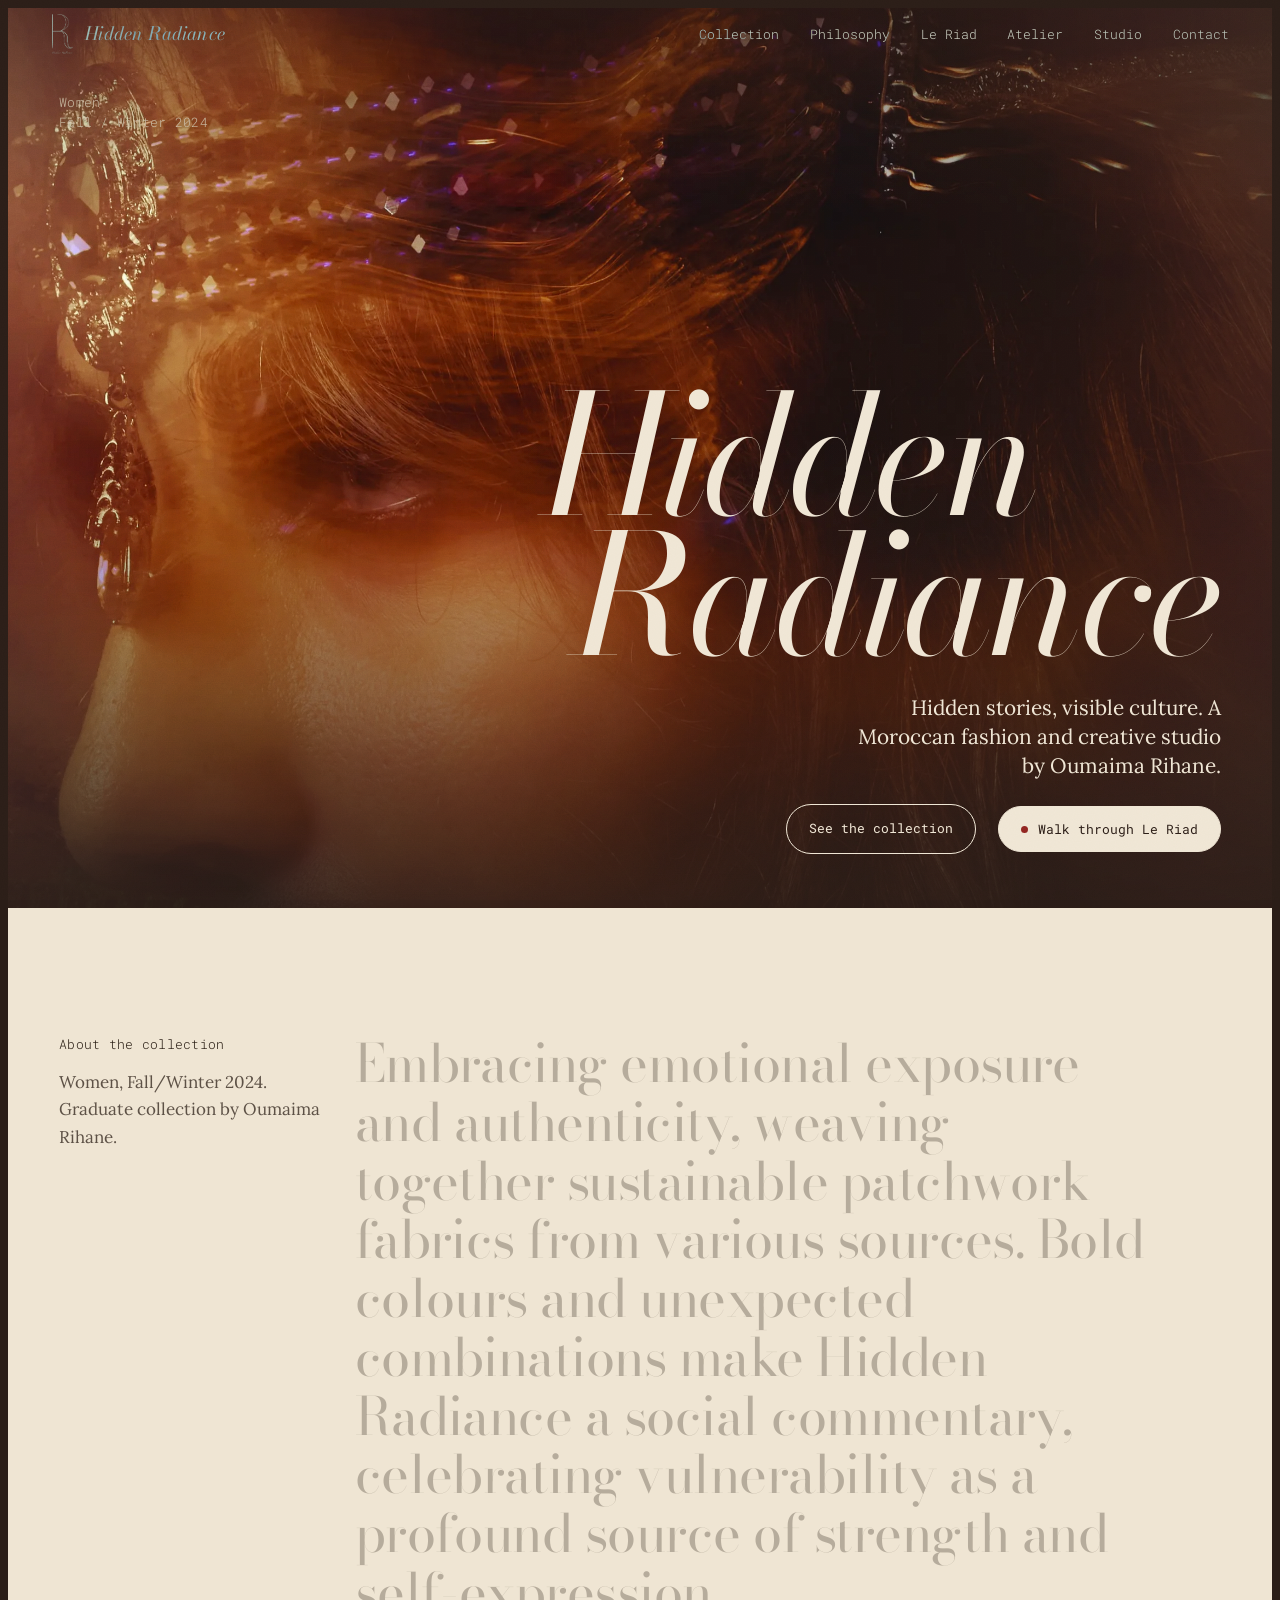
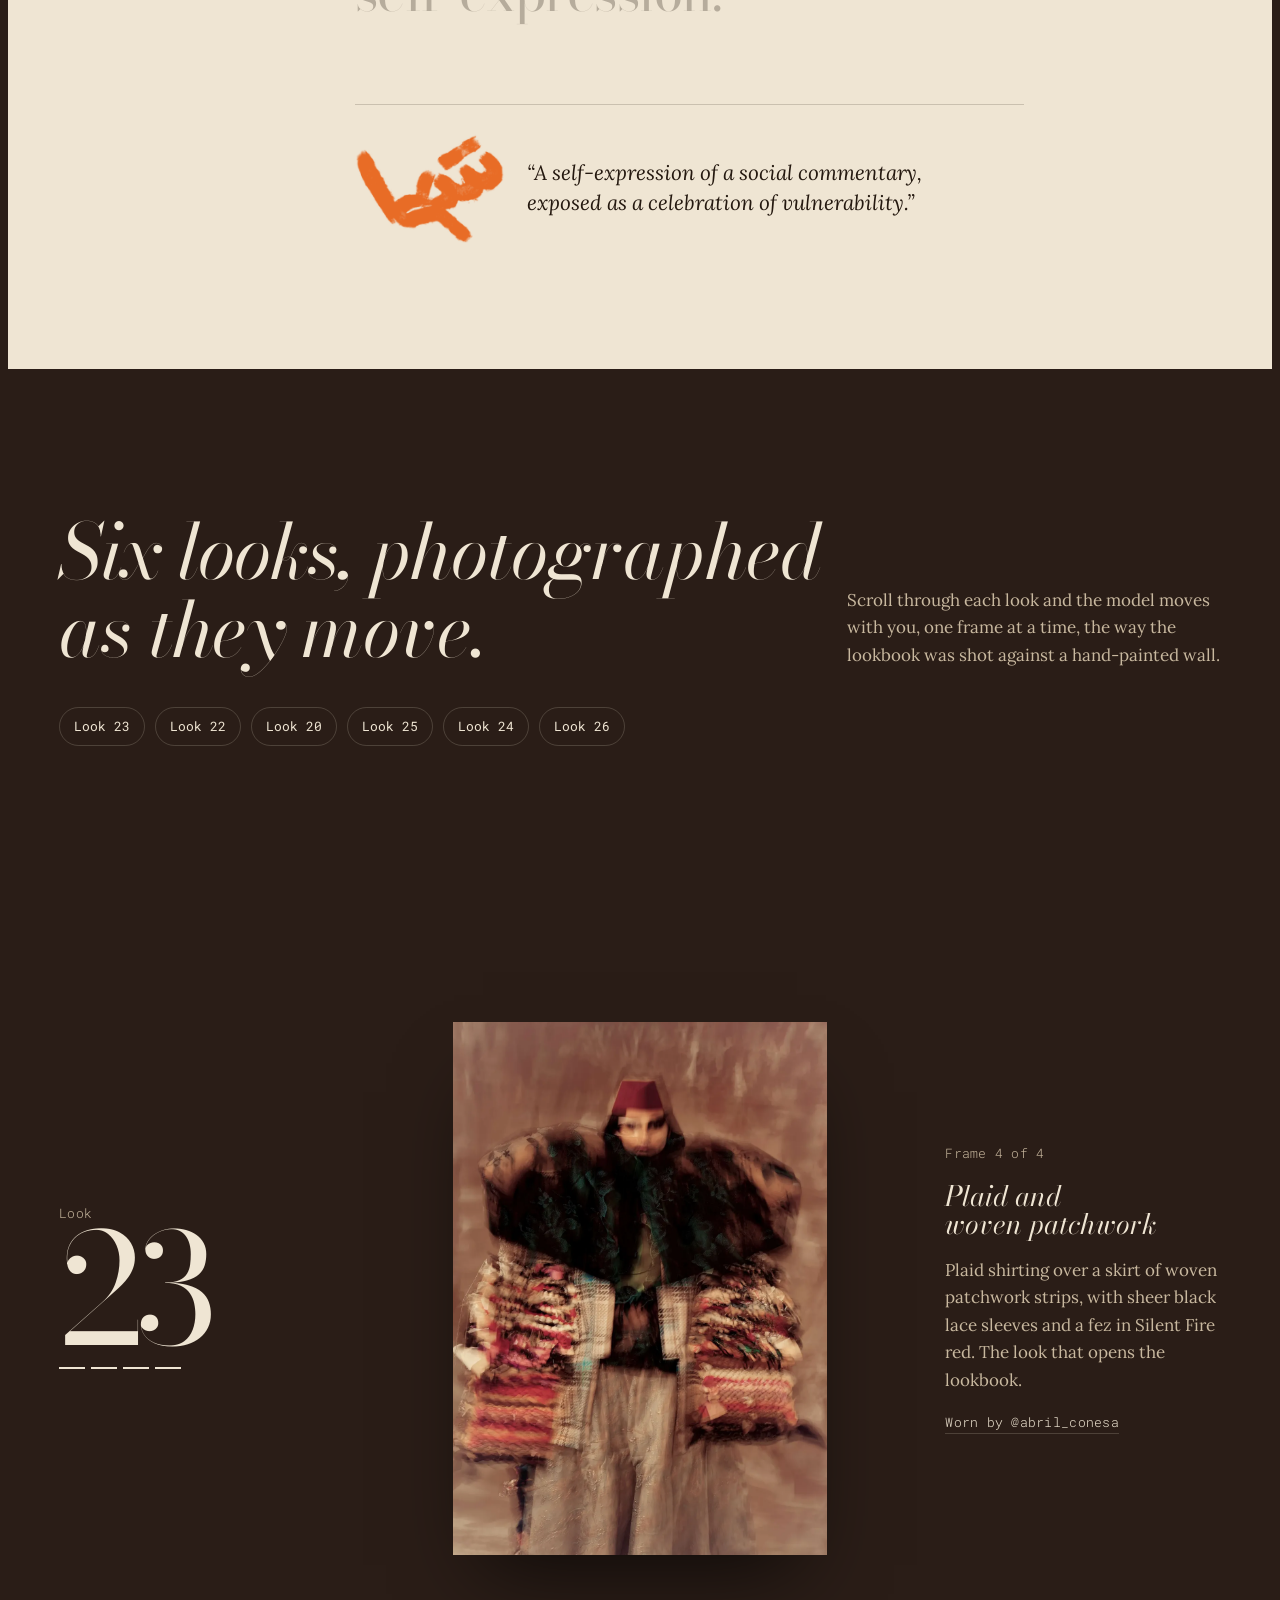
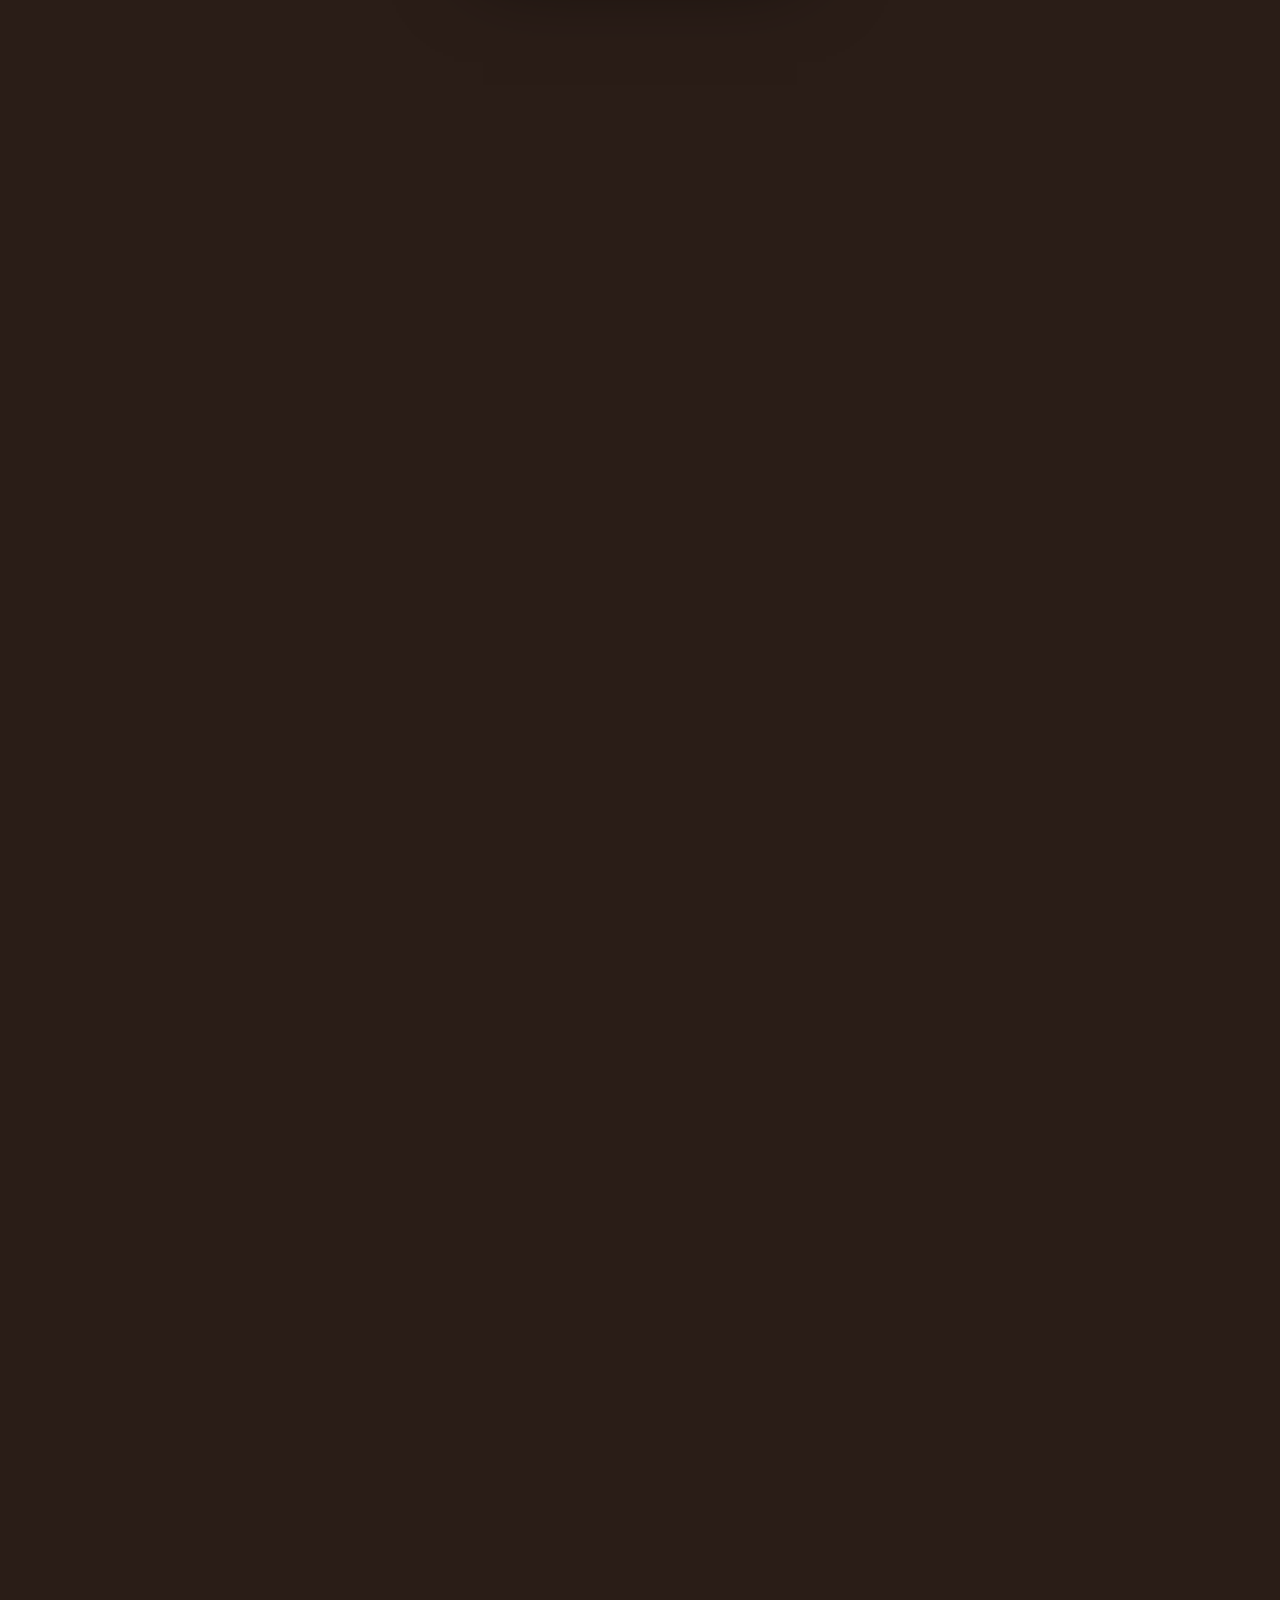
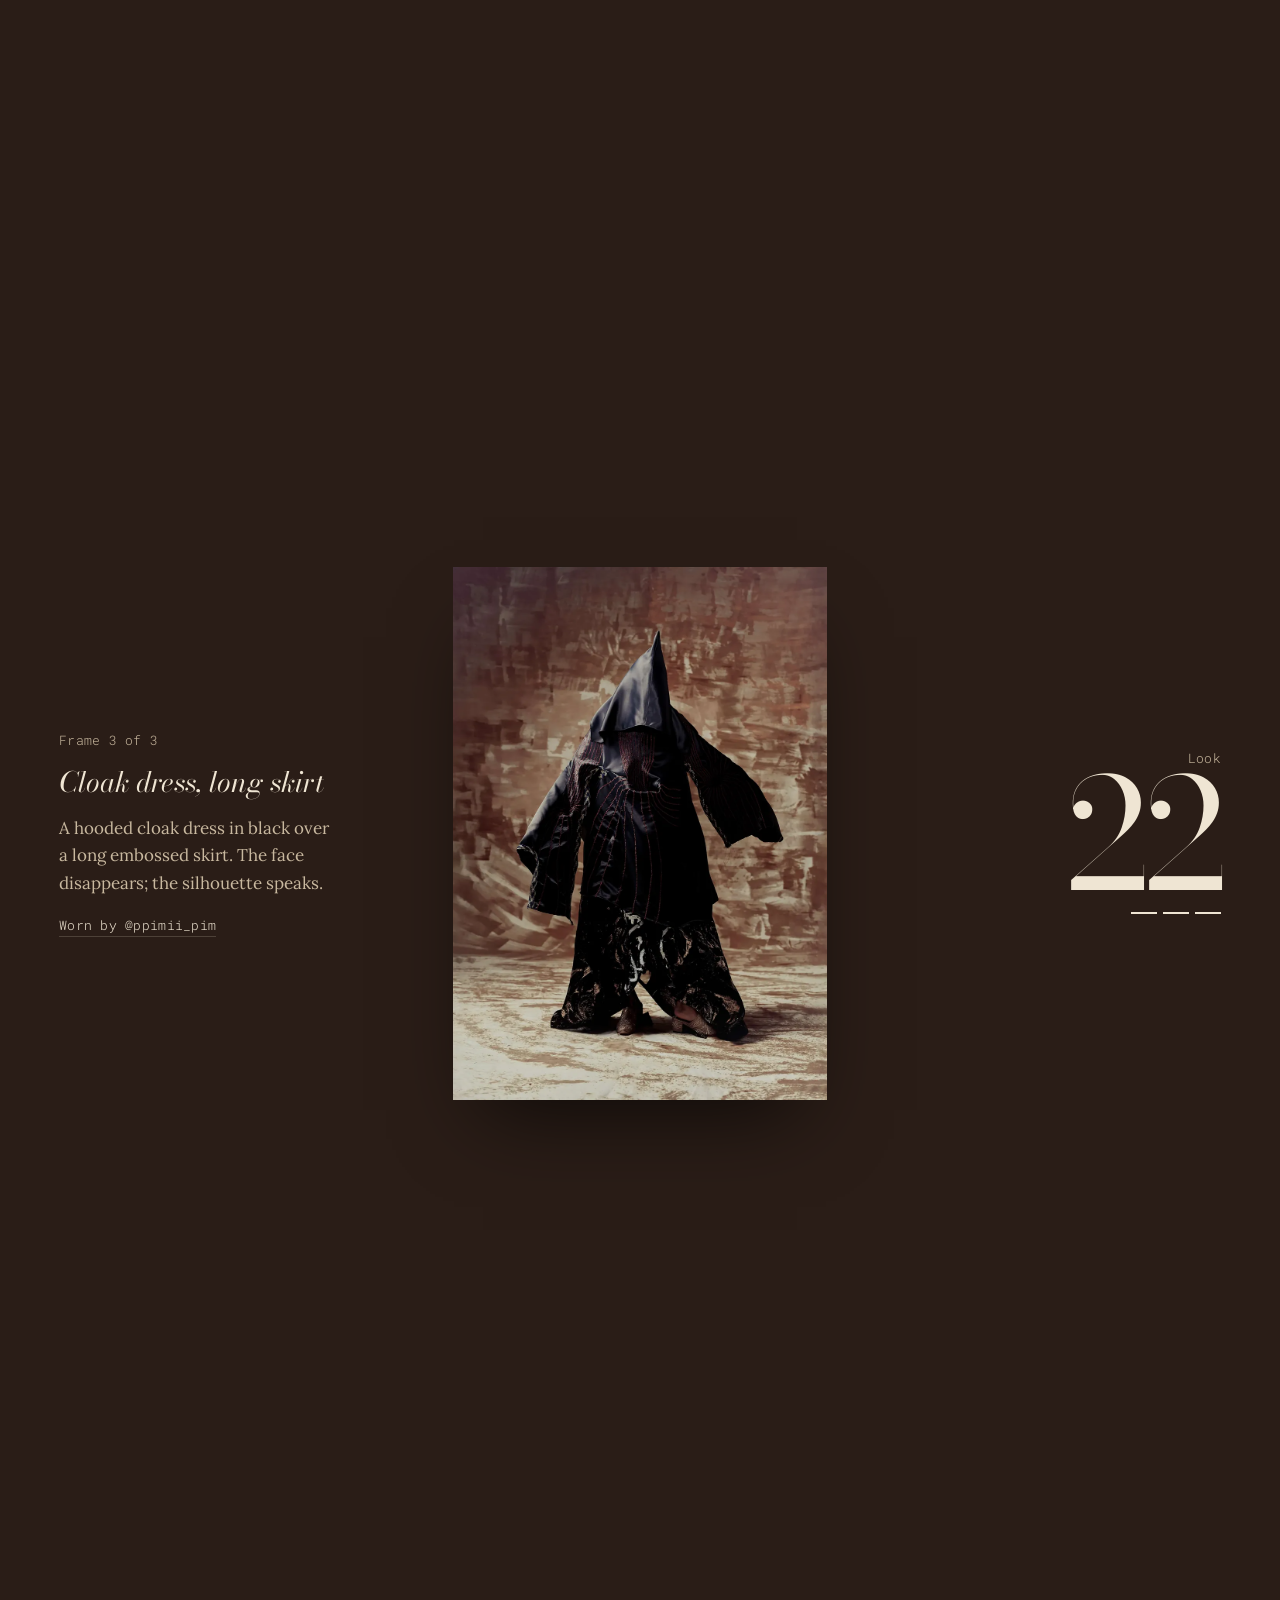
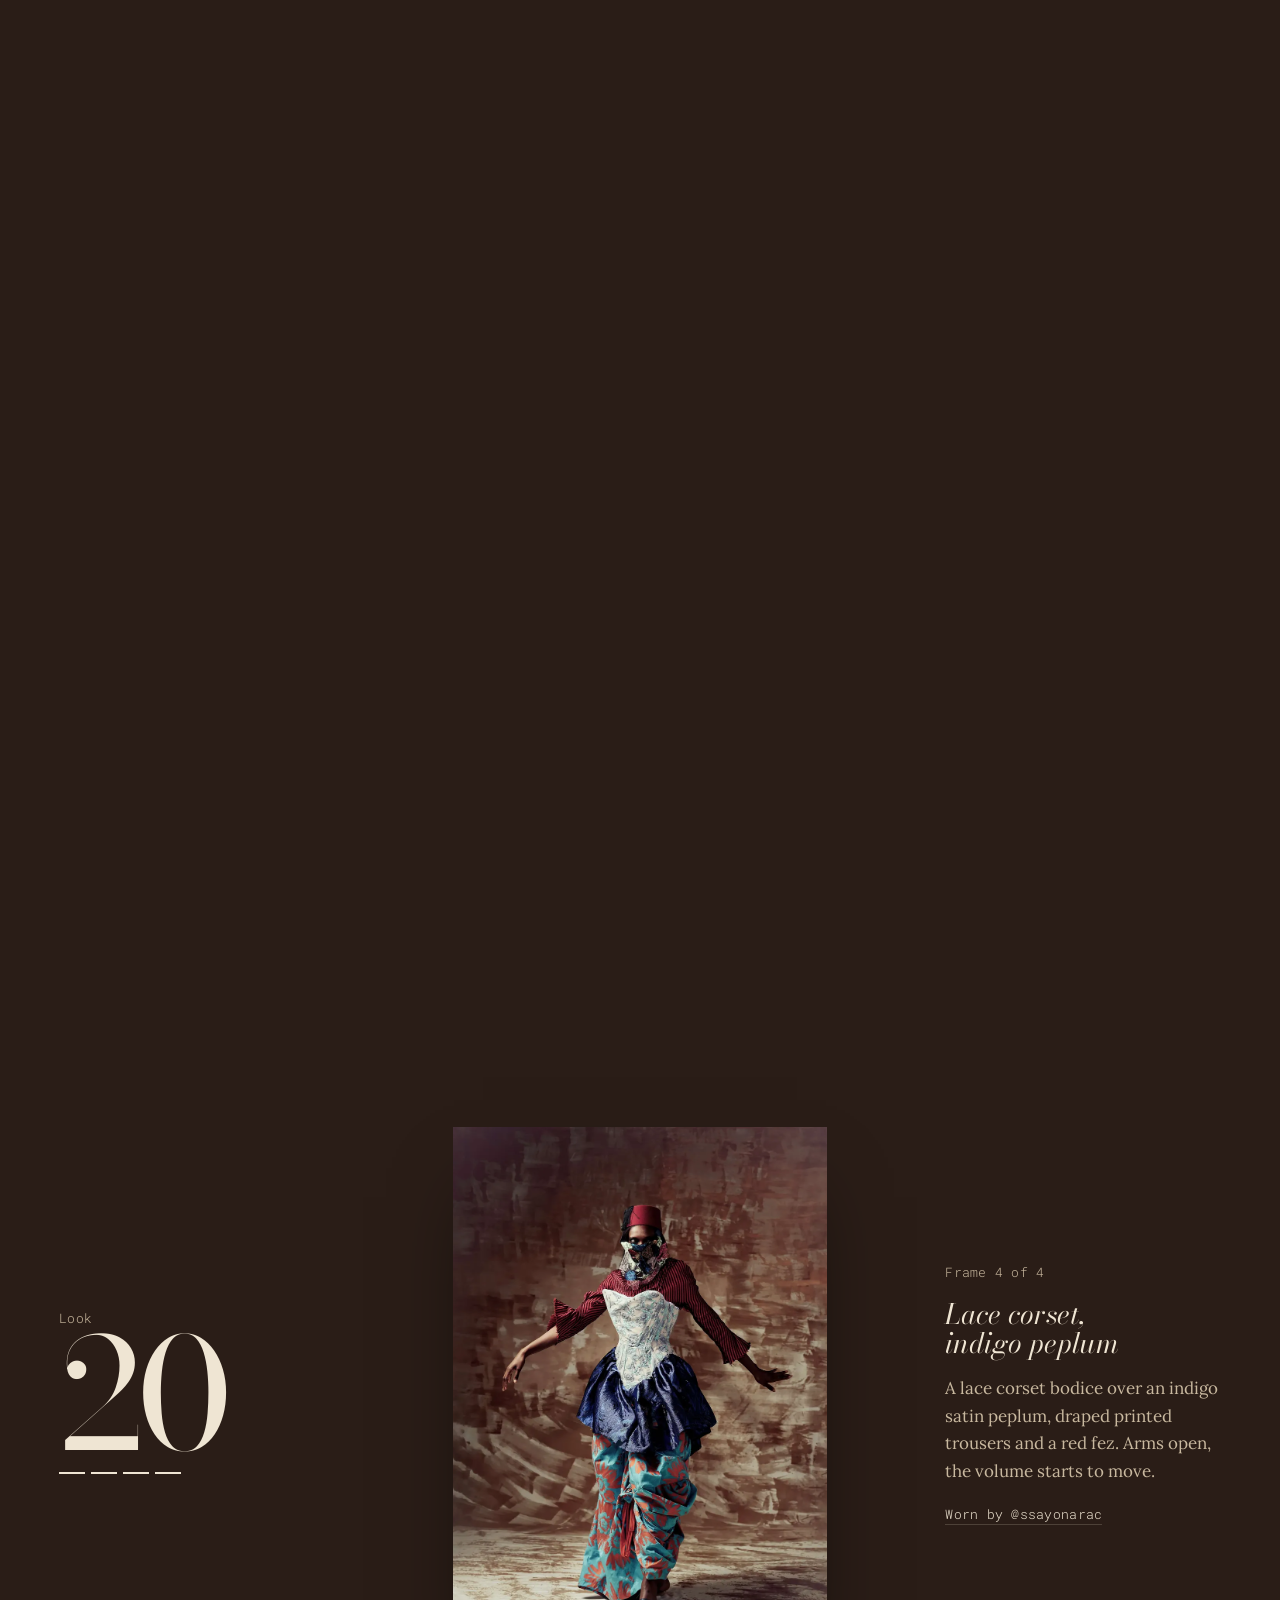
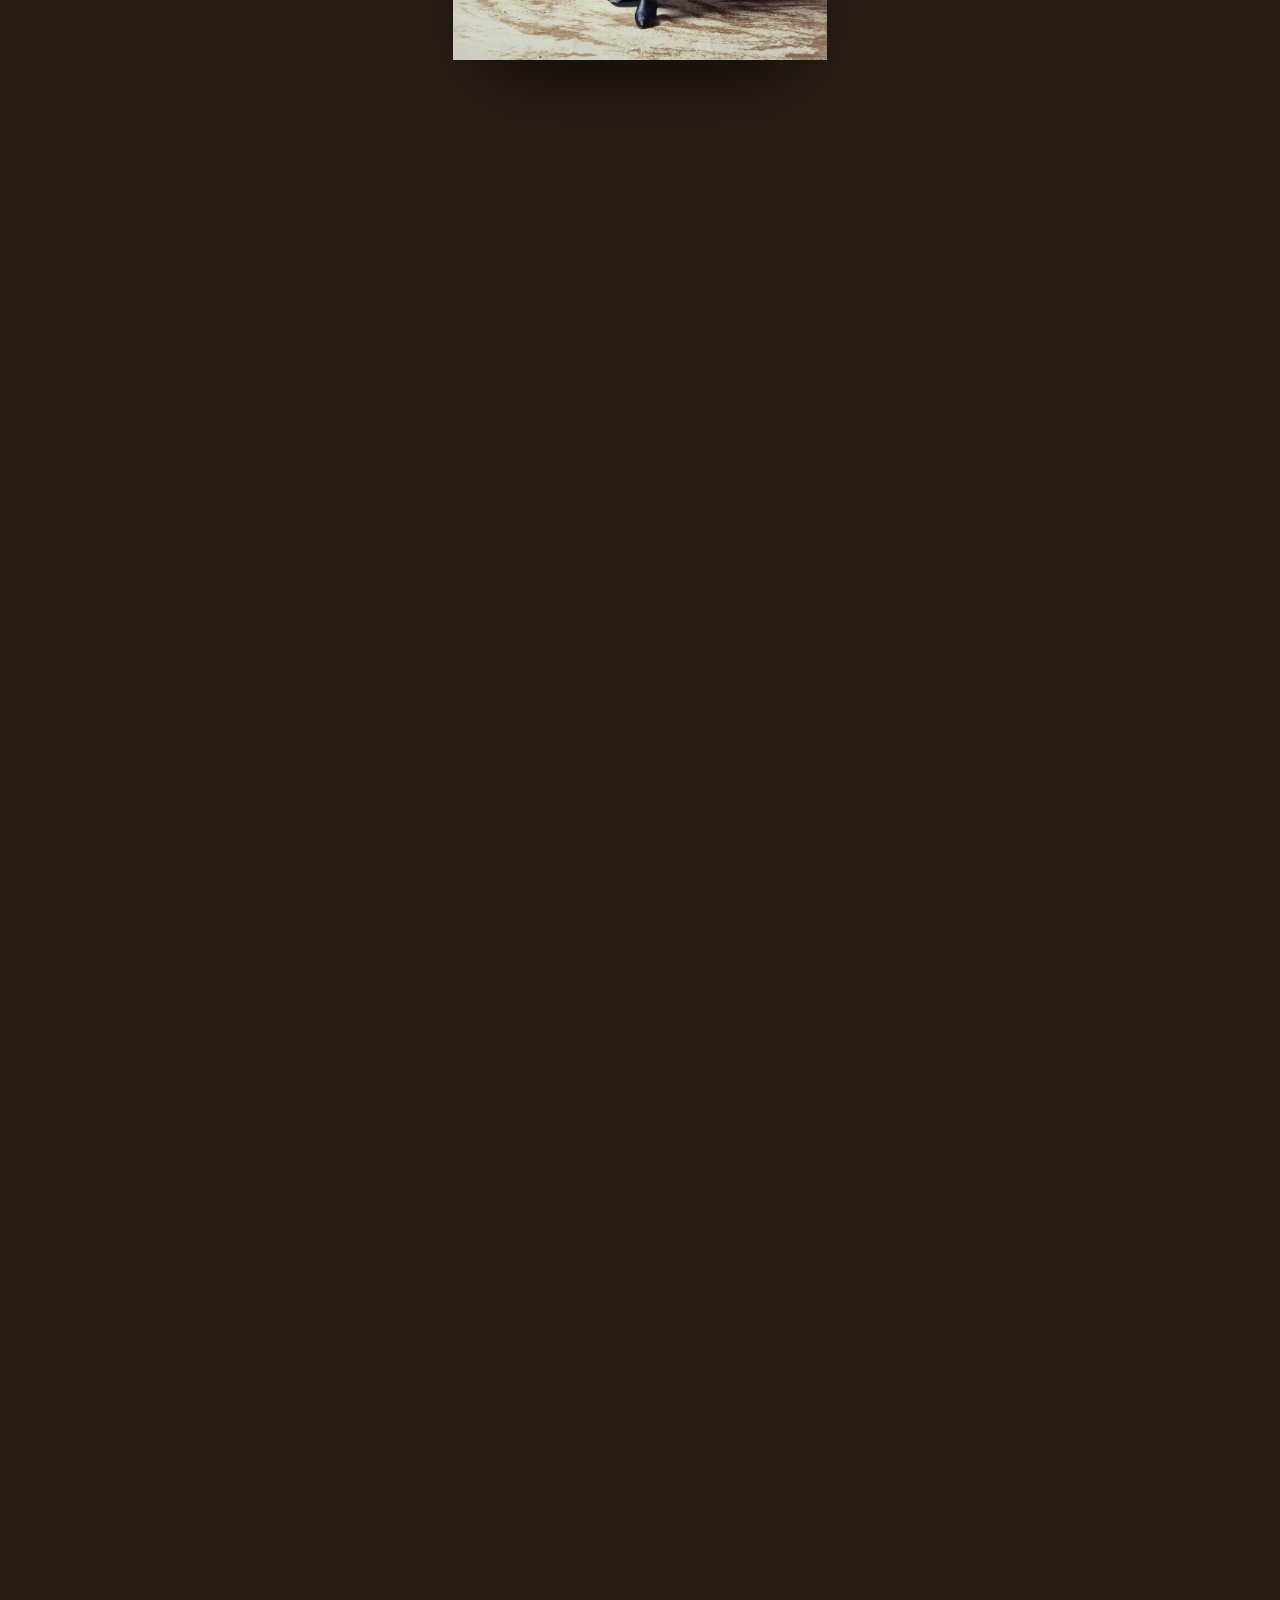
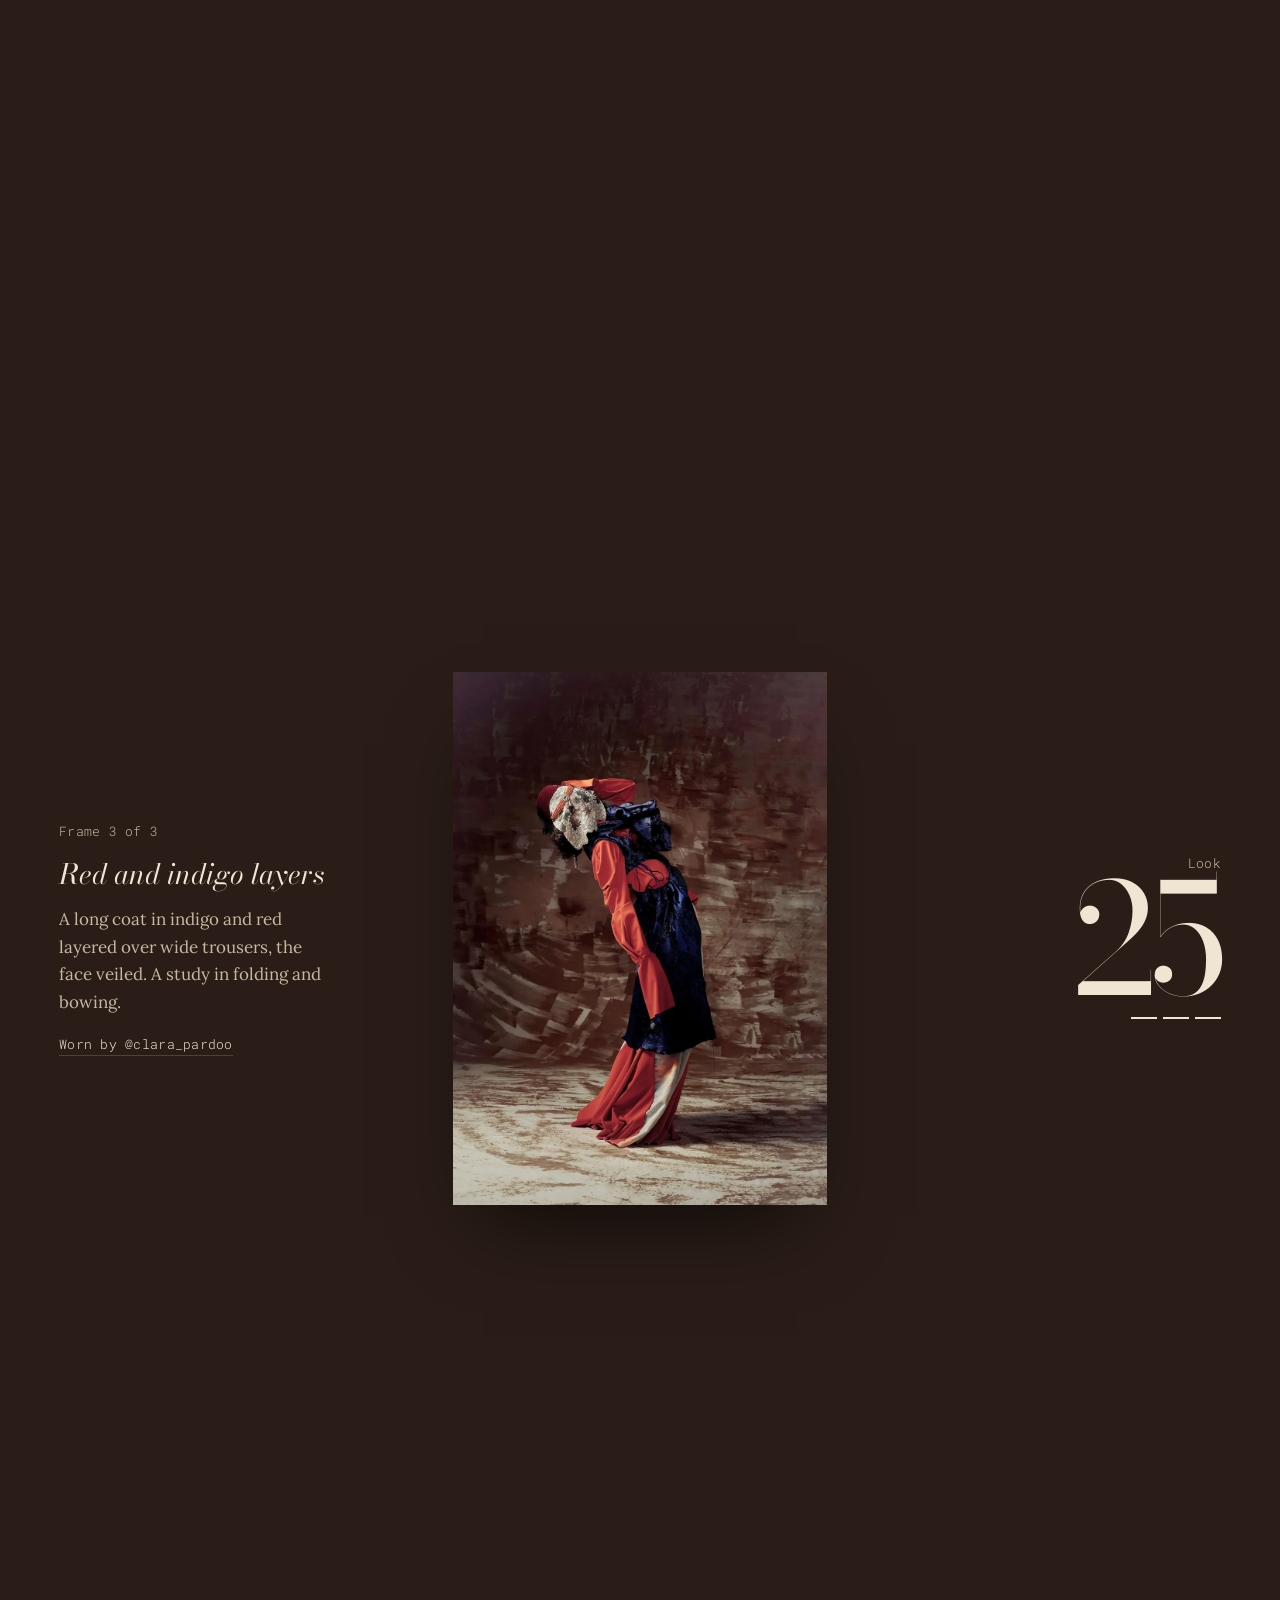
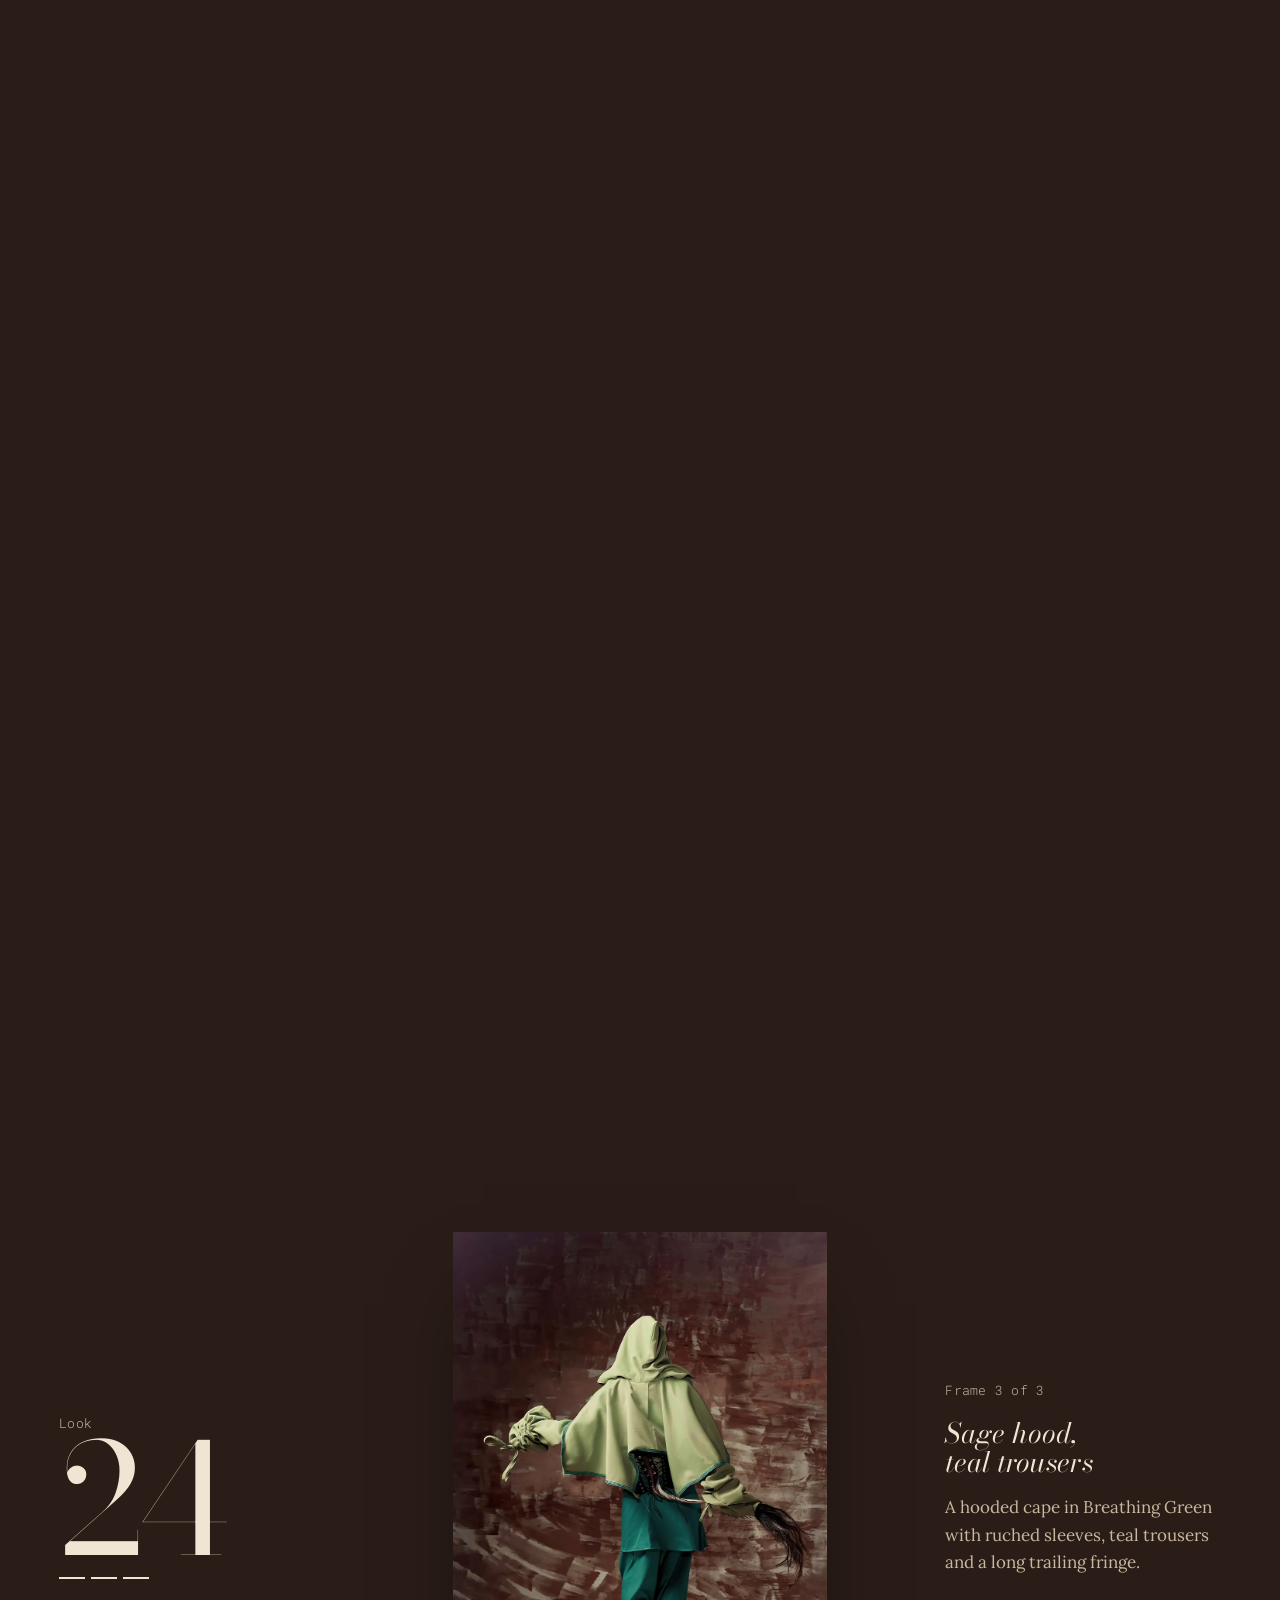
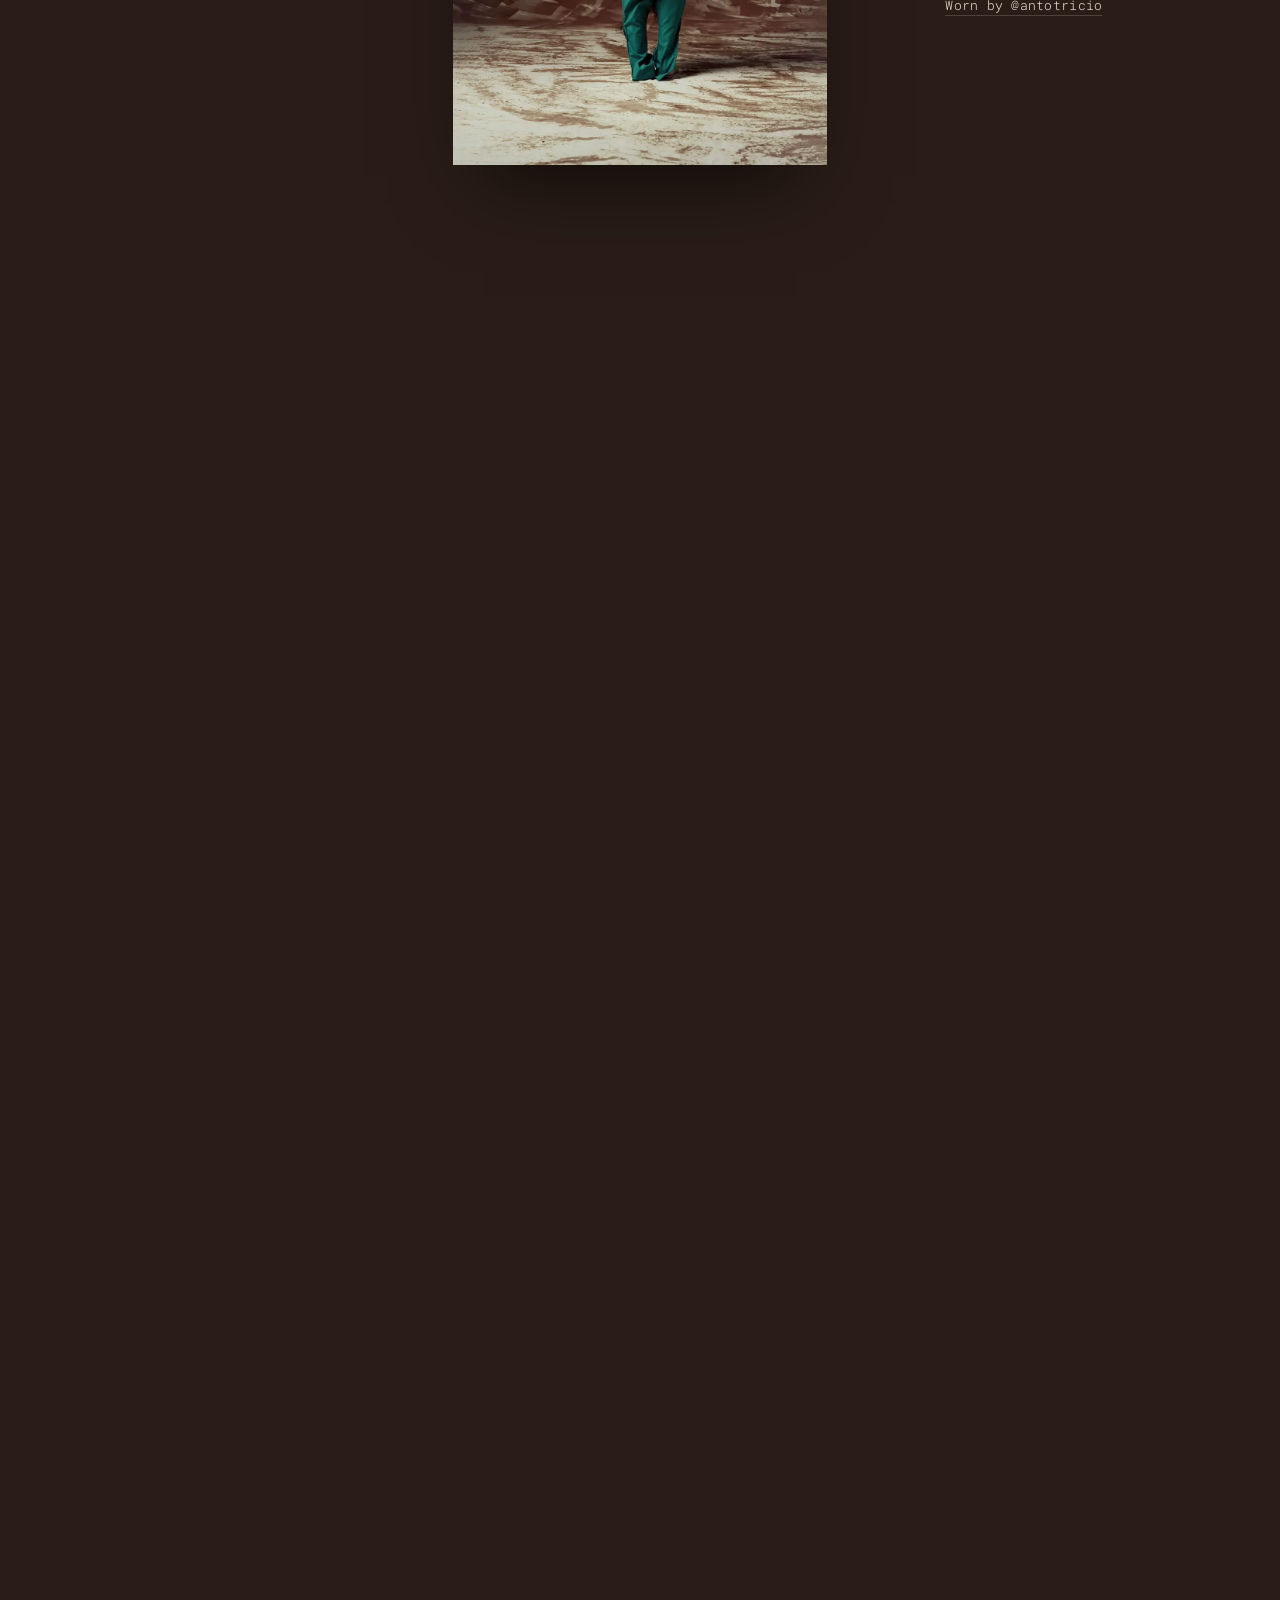
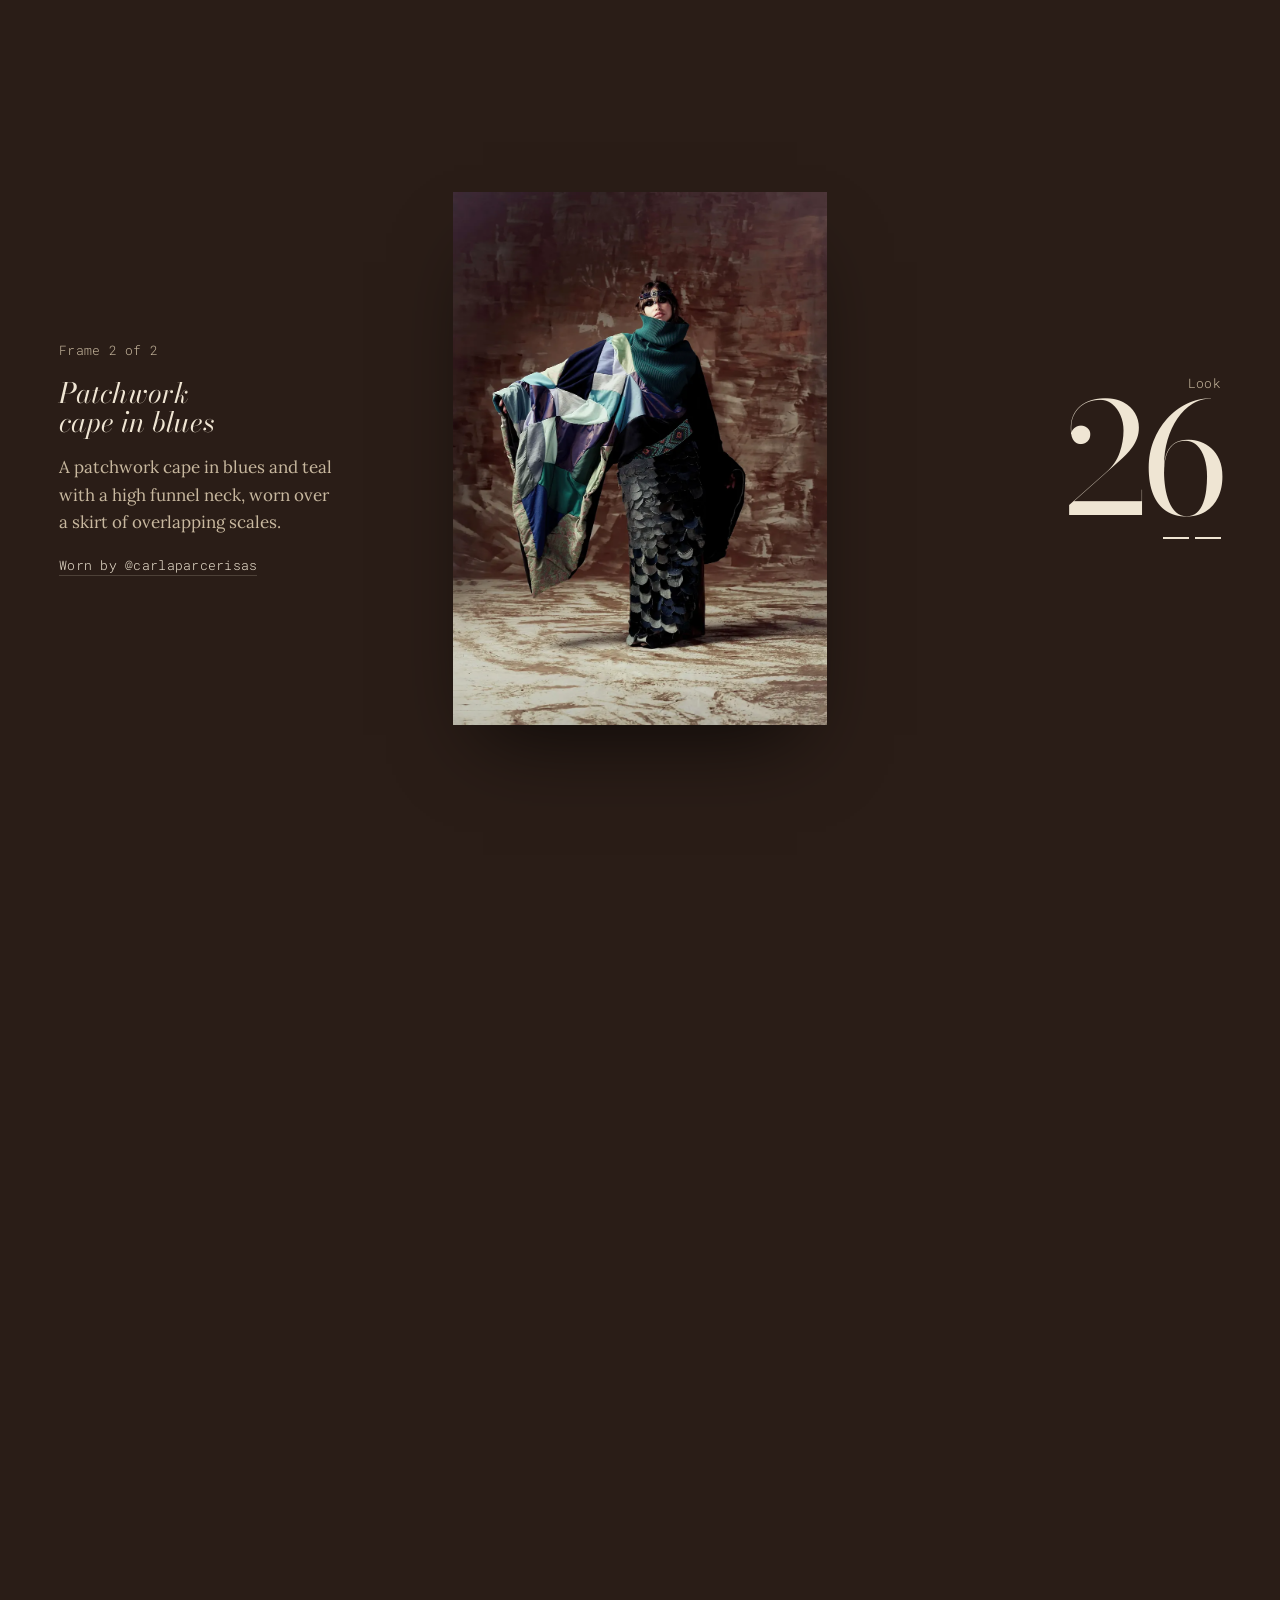
==== commit 2c43428b: "Use the @hidden__radiance Instagram handle Co-Authored-By: Claude Opus 5.5 <noreply@anthropic.com> C" ====
--- a/index.html
+++ b/index.html
@@ -524,8 +524,8 @@
     <div>
       <blockquote id="close-q">“It’s not about escaping the system but being grounded within it, proud of the heritage, the craft and the community.”<cite class="mono">Oumaima Rihane, creative director</cite></blockquote>
       <div class="ctas">
-        <a class="btn solid" href="https://www.instagram.com/radiance_concept" target="_blank" rel="noopener">Follow @radiance_concept for the first drop</a>
-        <a class="btn" href="https://www.instagram.com/radiance_concept" target="_blank" rel="noopener">Studio enquiries by message</a>
+        <a class="btn solid" href="https://www.instagram.com/hidden__radiance" target="_blank" rel="noopener">Follow @hidden__radiance for the first drop</a>
+        <a class="btn" href="https://www.instagram.com/hidden__radiance" target="_blank" rel="noopener">Studio enquiries by message</a>
       </div>
     </div>
   </section>
@@ -535,7 +535,7 @@
   <div class="f-brand">
     <i class="r-mark" aria-hidden="true"></i>
     <p>Hidden Radiance<br>Fashion &amp; Creative Studio, Morocco</p>
-    <p><a href="https://www.instagram.com/radiance_concept" target="_blank" rel="noopener">Instagram @radiance_concept</a></p>
+    <p><a href="https://www.instagram.com/hidden__radiance" target="_blank" rel="noopener">Instagram @hidden__radiance</a></p>
   </div>
   <div class="credits">
     <div><h4>Collection</h4><ul><li>Women, Fall/Winter 2024</li><li>Designer Oumaima Rihane</li><li>@_cream_99</li></ul></div>
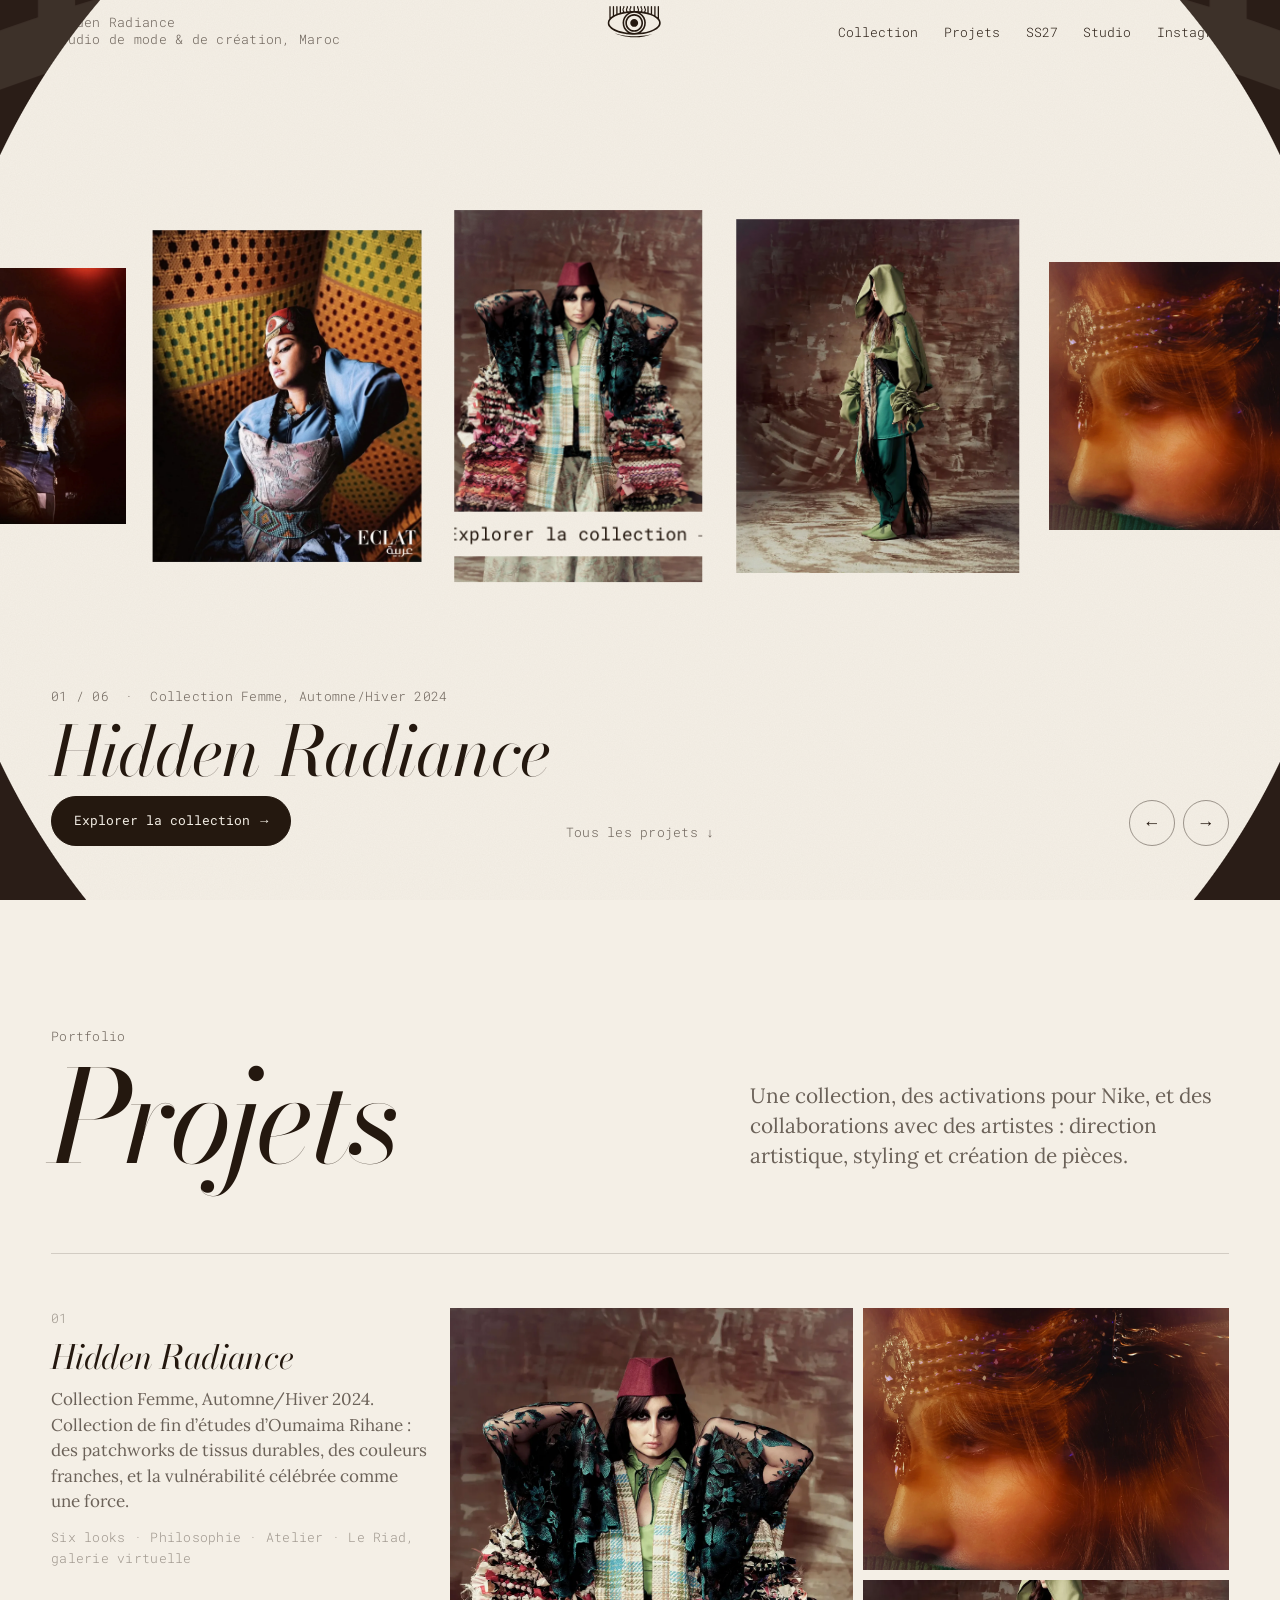
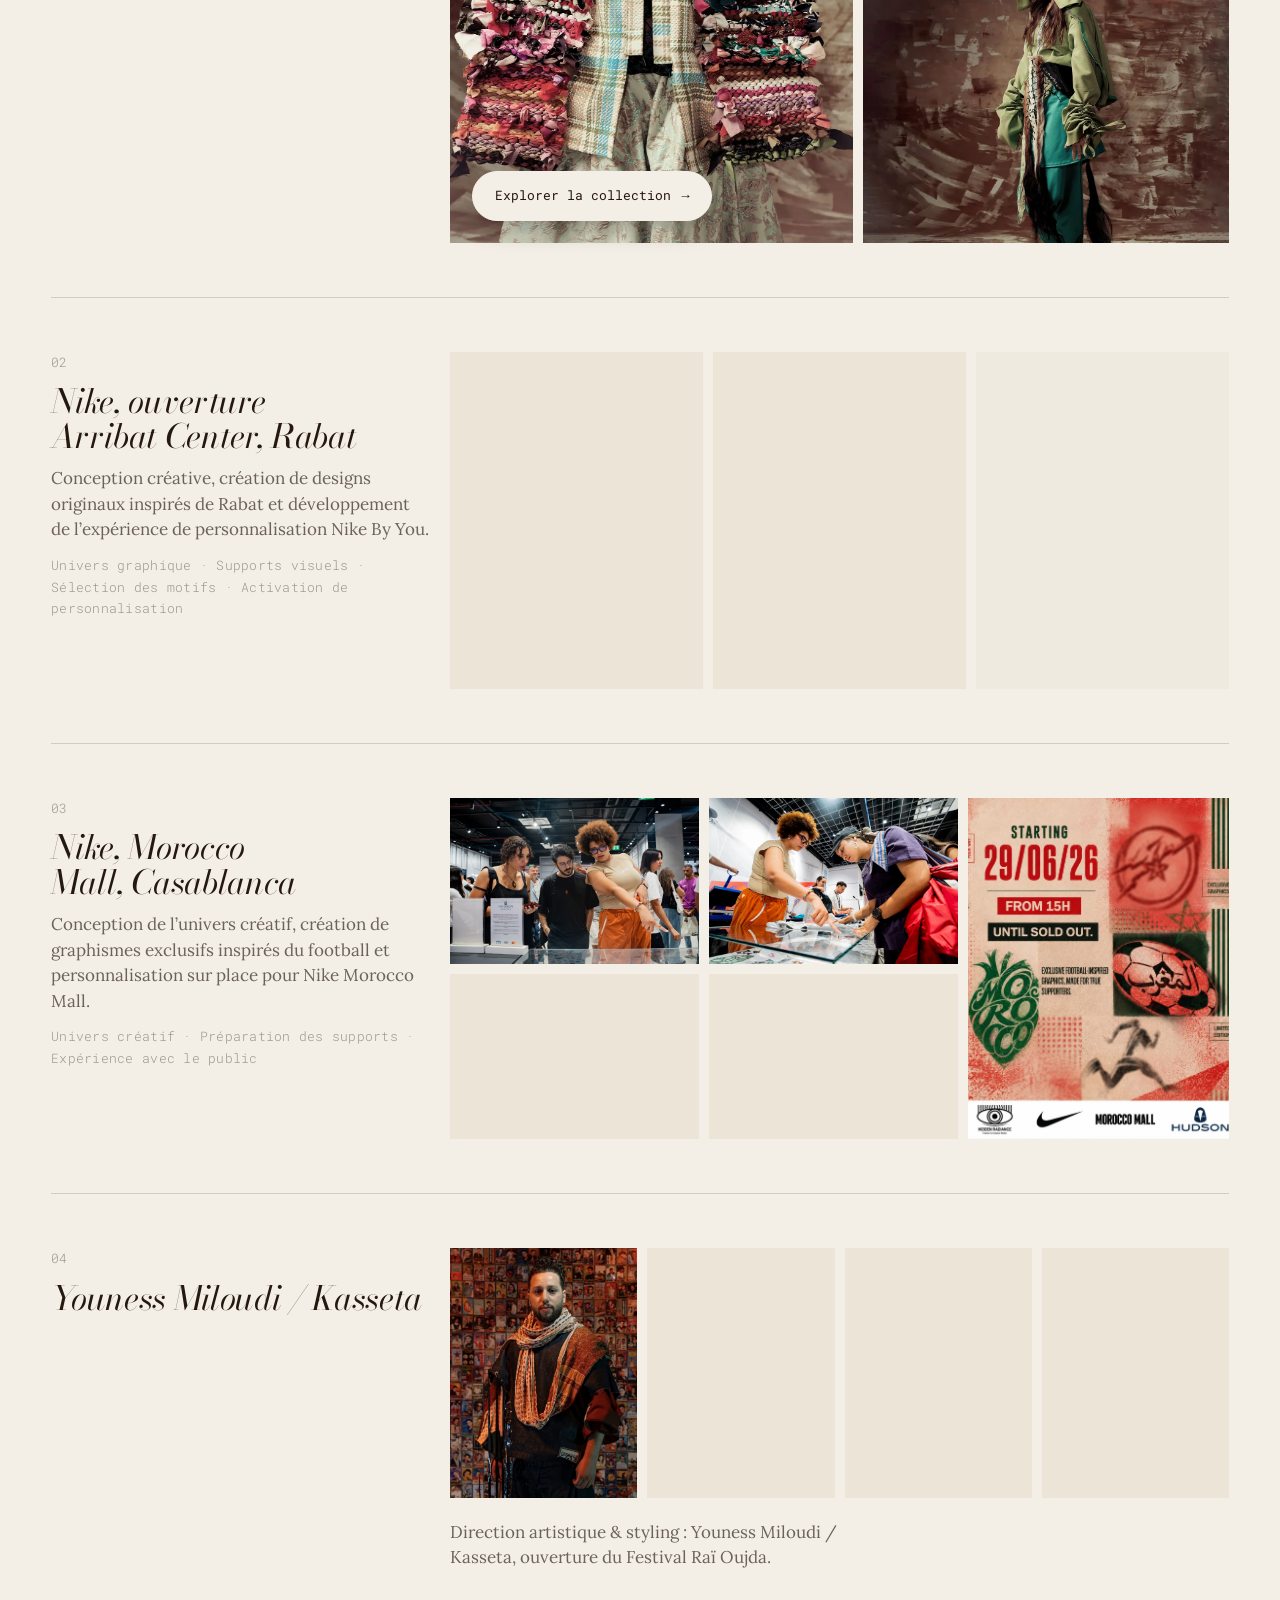
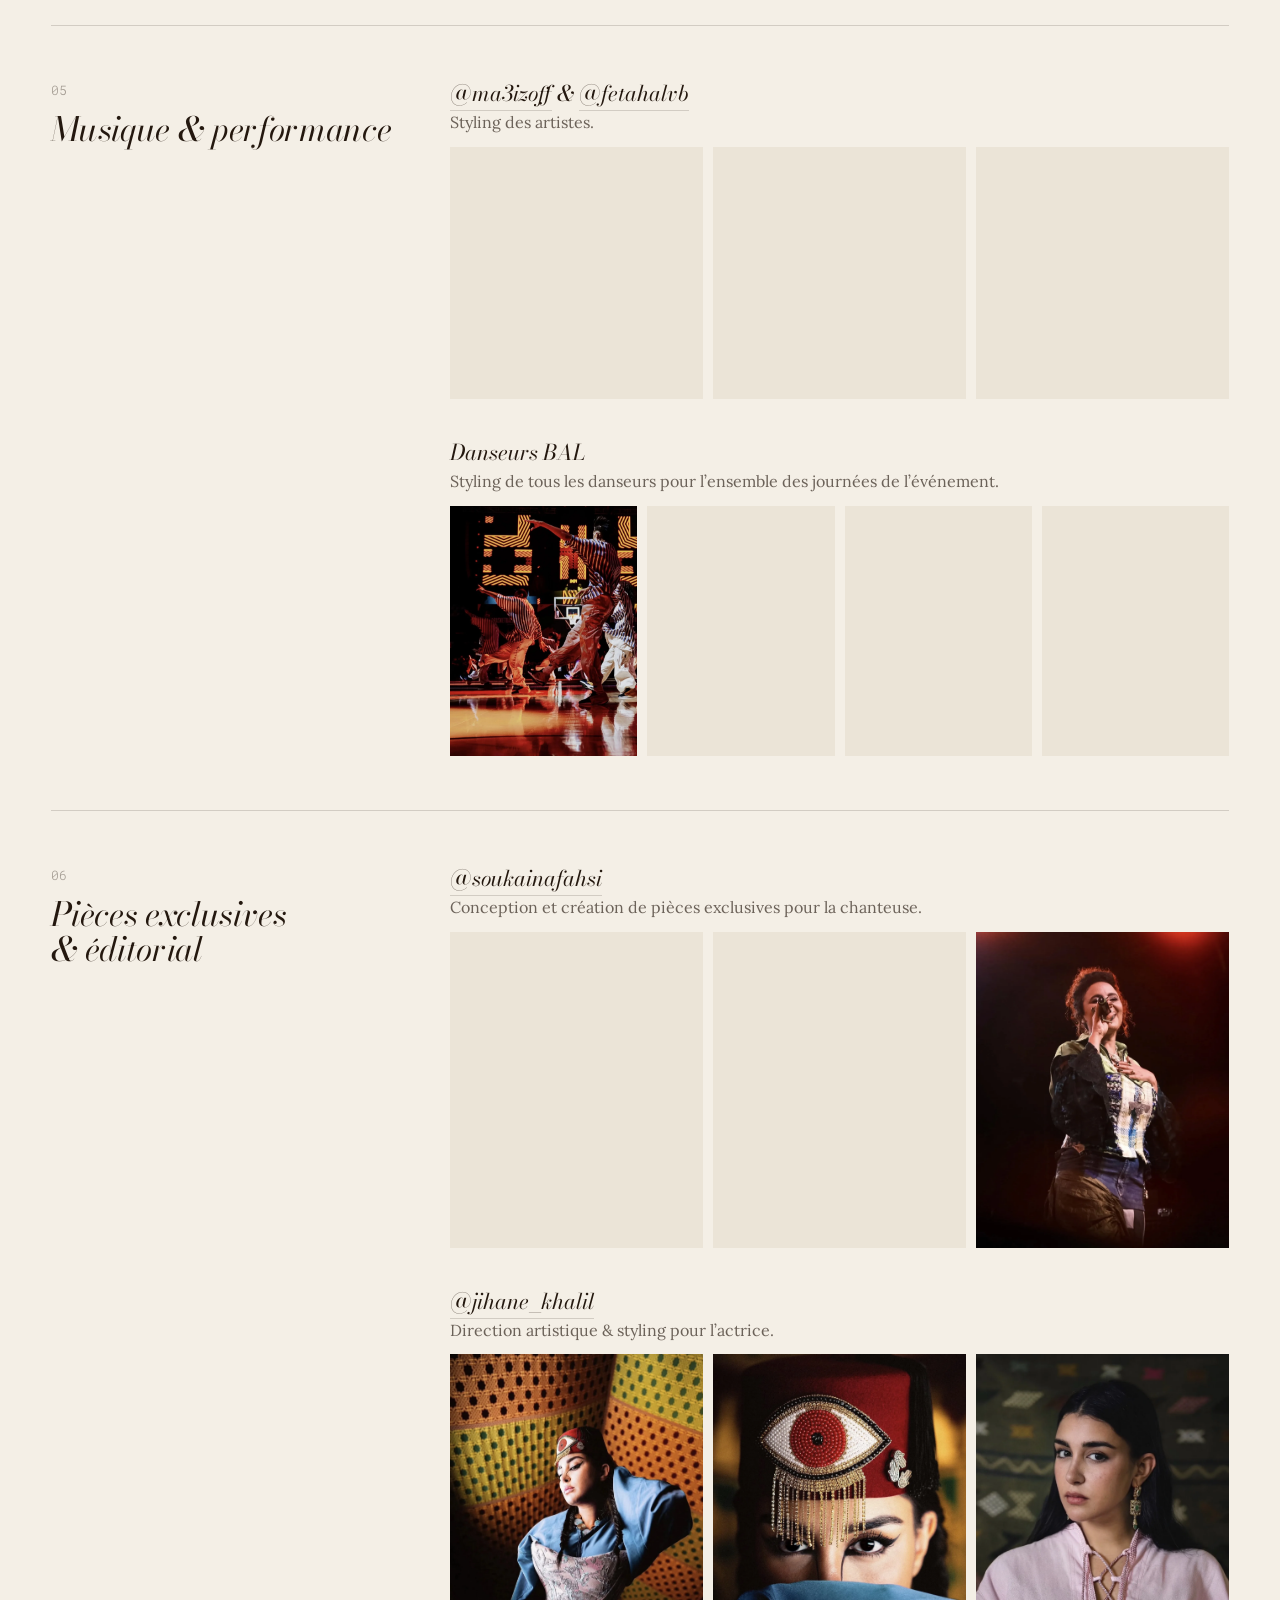
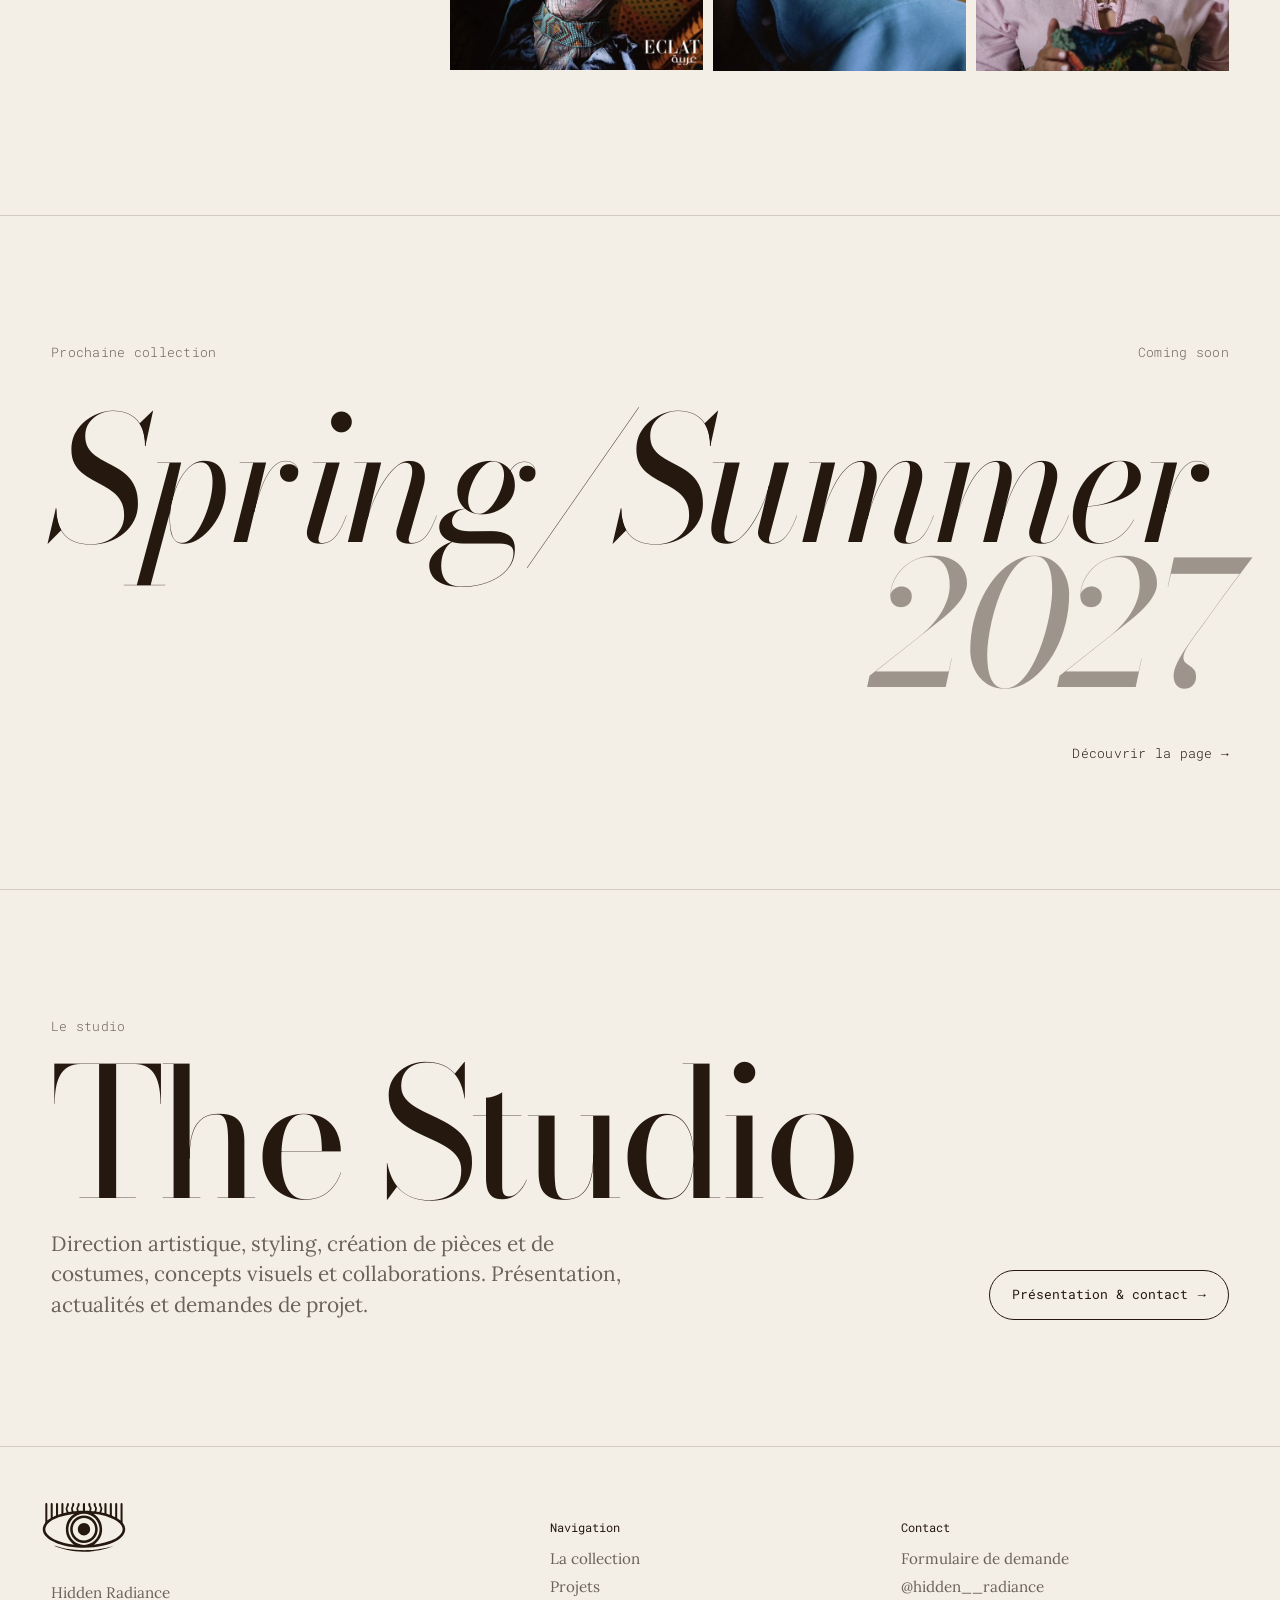
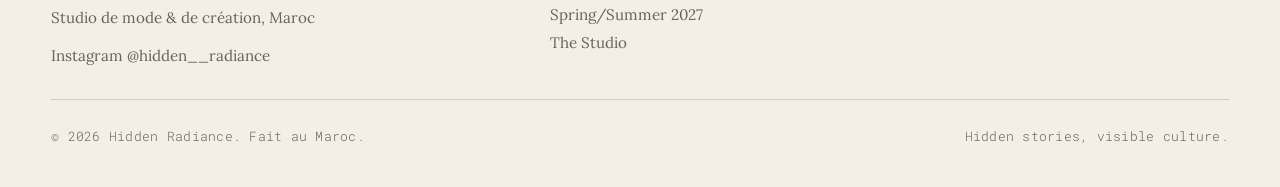
==== commit 8b6d6a1a: "Redesign the site from Oumaima's brief - Home: small original eye logo alone at the top; the eye int" ====
--- a/index.html
+++ b/index.html
@@ -1,53 +1,17 @@
 <!doctype html>
-<html lang="en">
+<html lang="fr">
 <head>
 <meta charset="utf-8">
 <meta name="viewport" content="width=device-width, initial-scale=1, viewport-fit=cover">
-<link rel="icon" href="assets/r-mark.png">
 <title>Hidden Radiance</title>
-<meta name="description" content="Hidden Radiance, a Moroccan fashion and creative studio by Oumaima Rihane. Hidden stories, visible culture.">
-<link rel="preconnect" href="https://fonts.googleapis.com">
-<link rel="preconnect" href="https://fonts.gstatic.com" crossorigin>
-<link rel="stylesheet" href="https://fonts.googleapis.com/css2?family=Bodoni+Moda:ital,opsz,wght@0,6..96,400..600;1,6..96,400..600&family=Lora:ital,wght@0,400;0,500;1,400&family=Roboto+Mono:wght@300;400&display=swap">
-<link rel="preload" as="image" href="assets/hero.webp">
+<meta name="description" content="Hidden Radiance, studio de mode et de création fondé par Oumaima Rihane, Maroc. Collection, projets Nike, styling et direction artistique.">
+<link rel="icon" href="data:image/svg+xml,%3Csvg xmlns='http://www.w3.org/2000/svg' viewBox='0 0 64 64'%3E%3Crect width='64' height='64' rx='14' fill='%232a1d17'/%3E%3Cellipse cx='32' cy='34' rx='24' ry='12' fill='none' stroke='%23efe5d3' stroke-width='4'/%3E%3Ccircle cx='32' cy='34' r='8' fill='%23efe5d3'/%3E%3C/svg%3E">
+<link rel="preconnect" href="https://fonts.googleapis.com"><link rel="preconnect" href="https://fonts.gstatic.com" crossorigin><link rel="stylesheet" href="https://fonts.googleapis.com/css2?family=Bodoni+Moda:ital,opsz,wght@0,6..96,400..600;1,6..96,400..600&family=Lora:ital,wght@0,400;0,500;1,400&family=Roboto+Mono:wght@300;400&display=swap">
+<link rel="stylesheet" href="assets/site.css">
+
 <style>
-/* Layout: an editorial page that moves like a lookbook. Full-bleed plates, looks that scrub frame by frame as you scroll, text hung left on a 12-column grid. One visual world: her painted umber backdrop at dusk, with Still Light pages turned in between. */
-:root{
-  --umber:#2a1d17;          /* the painted backdrop in shadow, page ground */
-  --umber-raised:#3a281f;
-  --still:#efe5d3;          /* Still Light */
-  --ink:#24180f;            /* text on Still Light */
-  --fire:#8e2420;           /* Silent Fire, used only when something is unveiled */
-  --depth:#2d3f58;          /* Hidden Depth */
-  --glow:#b98a3a;           /* Grounded Glow */
-  --green:#8b956d;          /* Breathing Green */
-  --soft:#c8b89f;           /* secondary text on umber */
-  --line:rgba(239,229,211,.18);
-  --line-ink:rgba(36,24,15,.18);
-  --display:"Bodoni Moda","Bodoni 72","Didot",Georgia,serif;
-  --body:"Lora",Georgia,"Times New Roman",serif;
-  --mono:"Roboto Mono",ui-monospace,Menlo,Consolas,monospace;
-  --gutter:clamp(16px,4vw,56px);
-  --s-1:.8rem; --s0:1.0625rem; --s1:1.3rem; --s2:1.75rem; --s3:2.6rem; --s4:clamp(2.6rem,6vw,5.2rem); --s5:clamp(3.4rem,13vw,13.5rem);
-  color-scheme:dark;
-}
-*,*::before,*::after{box-sizing:border-box}
-[hidden]{display:none!important}
-html{scroll-behavior:smooth}
-body{background:var(--umber);color:var(--still);font-family:var(--body);font-size:var(--s0);line-height:1.62;-webkit-font-smoothing:antialiased;overflow-x:hidden}
-body.locked{overflow:hidden}
-img{max-width:100%;height:auto;display:block}
-a{color:inherit}
-:focus-visible{outline:2px solid var(--glow);outline-offset:3px}
-h1,h2,h3{font-family:var(--display);font-weight:400;text-wrap:balance;margin:0;line-height:1.02;font-optical-sizing:auto}
-p{margin:0}
-.mono{font-family:var(--mono);font-weight:300;font-size:var(--s-1);letter-spacing:.02em}
-.wrap{padding-inline:var(--gutter)}
-.grain{position:fixed;inset:0;pointer-events:none;z-index:60;opacity:.09;mix-blend-mode:overlay;
-  background-image:url("data:image/svg+xml,%3Csvg xmlns='http://www.w3.org/2000/svg' width='220' height='220'%3E%3Cfilter id='n'%3E%3CfeTurbulence type='fractalNoise' baseFrequency='.85' numOctaves='3' stitchTiles='stitch'/%3E%3CfeColorMatrix values='0 0 0 0 1 0 0 0 0 1 0 0 0 0 1 0 0 0 1.2 0'/%3E%3C/filter%3E%3Crect width='100%25' height='100%25' filter='url(%23n)'/%3E%3C/svg%3E")}
-
 /* ---------- Intro: the eye opens ---------- */
-#intro{position:fixed;inset:0;z-index:80;background:var(--umber);display:grid;place-items:center;cursor:pointer;
+#intro{position:fixed;inset:0;z-index:80;background:#2a1d17;display:grid;place-items:center;cursor:pointer;
   -webkit-mask:radial-gradient(circle at var(--cx,50%) var(--cy,50%),transparent var(--r,0px),#000 calc(var(--r,0px) + 1px));
           mask:radial-gradient(circle at var(--cx,50%) var(--cy,50%),transparent var(--r,0px),#000 calc(var(--r,0px) + 1px))}
 #intro .eye{width:min(64vw,440px);overflow:visible;transform-origin:50% 58%}
@@ -63,268 +27,121 @@
 @keyframes pop{to{transform:scale(1)}}
 @keyframes fade{to{opacity:1}}
 
-/* ---------- Navigation ---------- */
-.nav{position:fixed;top:0;left:0;right:0;z-index:50;display:flex;align-items:center;justify-content:space-between;gap:16px;
-  padding:calc(14px + env(safe-area-inset-top,0px)) var(--gutter) 14px;mix-blend-mode:difference;color:#efe5d3}
-.brand{display:flex;align-items:center;gap:12px;text-decoration:none}
-.r-mark{width:22px;height:40px;background:currentColor;-webkit-mask:url("[data-uri]") center/contain no-repeat;mask:url("[data-uri]") center/contain no-repeat}
-.brand span{font-family:var(--display);font-style:italic;font-size:1.15rem;letter-spacing:.01em}
-.nav ul{display:flex;gap:clamp(14px,2.4vw,34px);list-style:none;margin:0;padding:0}
-.nav ul a{text-decoration:none;font-family:var(--mono);font-weight:300;font-size:.82rem;padding:6px 0;border-bottom:1px solid transparent}
-.nav ul a:hover{border-color:currentColor}
-.menu-btn{display:none;background:none;border:1px solid currentColor;color:inherit;font-family:var(--mono);font-size:.8rem;padding:6px 12px;border-radius:99px;cursor:pointer}
-@media (max-width:760px){
-  .nav ul{display:none}
-  .menu-btn{display:block}
-  .nav.open{mix-blend-mode:normal;background:var(--umber);color:var(--still);flex-wrap:wrap}
-  .nav.open ul{display:flex;flex-direction:column;width:100%;gap:6px;padding-block:18px 8px}
-  .nav.open ul a{font-family:var(--display);font-size:1.9rem;font-style:italic}
+
+#intro .eye *{stroke:#efe5d3}
+#intro .pupil{fill:#efe5d3}
+#intro .studio,#intro .skip{color:#c8b89f}
+
+/* ---------- Projects in motion ---------- */
+.motion{position:relative;height:100svh;min-height:620px;overflow:hidden;background:var(--paper)}
+.m-track{position:absolute;inset:0;touch-action:pan-y;cursor:grab}
+.m-track.drag{cursor:grabbing}
+.m-item{position:absolute;left:0;top:0;padding:0;border:0;background:var(--paper-2);transform-origin:0 0;will-change:transform;cursor:pointer;overflow:hidden}
+.m-item img{width:100%;height:100%;object-fit:cover;pointer-events:none;-webkit-user-drag:none;user-select:none}
+.m-item .m-tag{position:absolute;left:50%;bottom:7%;transform:translateX(-50%);white-space:nowrap;font-family:var(--mono);font-size:1.15rem;background:var(--paper);color:var(--ink);padding:10px 18px;border-radius:99px;opacity:0;transition:opacity .4s}
+.m-item.is-center .m-tag{opacity:1}
+.m-cap{position:absolute;left:var(--gutter);bottom:clamp(28px,6vh,64px);max-width:min(560px,60vw);display:flex;flex-direction:column;gap:12px;align-items:flex-start;transition:opacity .35s, transform .35s}
+.m-cap.swap{opacity:0;transform:translateY(8px)}
+.m-cap .mono{color:var(--ink-2)}
+.m-cap h1{font-size:clamp(2.3rem,5.4vw,4.8rem);font-style:italic;letter-spacing:-.02em;line-height:.95}
+.m-ctrl{position:absolute;right:var(--gutter);bottom:clamp(28px,6vh,64px);display:flex;gap:8px}
+.m-btn{width:46px;height:46px;border-radius:50%;border:1px solid var(--ink-3);background:transparent;color:var(--ink);font-size:1.1rem;cursor:pointer}
+.m-btn:hover{border-color:var(--ink)}
+.m-down{position:absolute;left:50%;transform:translateX(-50%);bottom:clamp(30px,6.4vh,70px);text-decoration:none;color:var(--ink-2)}
+@media (max-width:820px){
+  .m-cap{max-width:none;right:var(--gutter);bottom:88px}
+  .m-ctrl{bottom:24px}
+  .m-down{left:var(--gutter);transform:none;bottom:36px}
 }
 
-/* ---------- Hero ---------- */
-.hero{position:relative;height:min(100svh,1000px);min-height:560px;overflow:hidden;isolation:isolate}
-.hero picture,.hero .hero-img{position:absolute;inset:-6% 0 0 0;height:112%;width:100%;object-fit:cover;object-position:0% 78%;z-index:-2;will-change:transform}
-.hero::after{content:"";position:absolute;inset:0;z-index:-1;background:
-  linear-gradient(180deg,rgba(42,29,23,.45) 0%,rgba(42,29,23,0) 22%,rgba(42,29,23,0) 48%,rgba(42,29,23,.88) 100%),
-  linear-gradient(270deg,rgba(42,29,23,.6),rgba(42,29,23,0) 60%)}
-.hero-inner{position:absolute;left:0;right:0;bottom:0;padding:0 var(--gutter) clamp(28px,6vh,64px);display:grid;grid-template-columns:repeat(12,1fr);gap:0 20px;align-items:end}
-.hero h1{grid-column:4/-1;text-align:right;font-size:var(--s5);font-style:italic;font-weight:400;line-height:.84;letter-spacing:-.025em;margin-bottom:clamp(18px,3vh,30px)}
-.hero h1 span{display:block}
-.hero h1 span:first-child{padding-right:1.1em}
-.hero .lede{grid-column:8/-1;justify-self:end;text-align:right;font-size:var(--s1);line-height:1.4;max-width:30ch}
-.hero .lede em{font-style:italic;color:var(--still)}
-.hero .ctas{grid-column:1/-1;grid-row:3;display:flex;gap:12px 22px;flex-wrap:wrap;justify-content:flex-end;align-items:center;margin-top:24px}
-.btn{display:inline-flex;align-items:center;gap:10px;font-family:var(--mono);font-size:.84rem;font-weight:400;text-decoration:none;padding:13px 22px;border-radius:999px;border:1px solid var(--still);color:var(--still);background:transparent;cursor:pointer;transition:background .3s,color .3s}
-.btn:hover{background:var(--still);color:var(--umber)}
-.btn.solid{background:var(--still);color:var(--umber)}
-.btn.solid:hover{background:transparent;color:var(--still)}
-.btn .dot{width:7px;height:7px;border-radius:50%;background:var(--fire)}
-.hero .meta{position:absolute;top:calc(84px + env(safe-area-inset-top,0px));left:var(--gutter);text-align:left;color:var(--soft);line-height:1.6}
-@media (max-width:760px){
-  .hero{height:auto;min-height:0;aspect-ratio:auto;padding-top:62svh}
-  .hero .hero-img{object-position:4% 80%;height:76svh;inset:0 0 auto 0}
-  .hero::after{background:linear-gradient(180deg,rgba(42,29,23,.35) 0%,rgba(42,29,23,0) 25%,rgba(42,29,23,.4) 50%,var(--umber) 78%)}
-  .hero-inner{position:relative;padding-bottom:36px}
-  .hero h1{grid-column:1/-1;text-align:left}
-  .hero h1 span:first-child{padding-right:0}
-  .hero h1 span:last-child{padding-left:.6em}
-  .hero .lede{grid-column:1/-1;justify-self:start;text-align:left}
-  .hero .ctas{grid-column:1/-1;justify-content:flex-start;margin-top:22px}
-  .hero .meta{display:none}
+/* ---------- Projects ---------- */
+.projects{padding-block:clamp(90px,14vh,160px) clamp(60px,10vh,120px)}
+.pj-intro{display:grid;grid-template-columns:repeat(12,1fr);gap:16px 20px;margin-bottom:clamp(50px,9vh,100px);align-items:end}
+.pj-intro .mono{grid-column:1/-1;color:var(--ink-2)}
+.pj-intro h2{grid-column:1/span 6;font-size:clamp(3.4rem,10vw,9rem);font-style:italic;letter-spacing:-.03em;line-height:.85}
+.pj-intro .lede{grid-column:8/-1;font-size:var(--s1);line-height:1.45;color:var(--ink-2);max-width:36ch}
+.proj{display:grid;grid-template-columns:repeat(12,1fr);gap:22px 20px;padding-block:clamp(36px,6vh,64px);border-top:1px solid var(--line-ink)}
+.proj-head{grid-column:1/span 4;display:flex;flex-direction:column;gap:12px;align-self:start;position:sticky;top:96px}
+.proj-head .num{color:var(--ink-3)}
+.proj-head h3{font-size:clamp(1.7rem,2.6vw,2.5rem);font-style:italic;letter-spacing:-.01em;line-height:1.05}
+.proj .cap{color:var(--ink-2);max-width:40ch;line-height:1.5}
+.proj .tags{color:var(--ink-3);line-height:1.7}
+.proj .cap.under{grid-column:5/-1}
+.g{grid-column:5/-1;display:grid;gap:10px}
+.ph{display:block;position:relative;overflow:hidden;background:var(--paper-2);cursor:zoom-in}
+.ph img{width:100%;height:100%;object-fit:cover;transition:transform 1.2s cubic-bezier(.2,.7,.2,1)}
+.ph:hover img{transform:scale(1.035)}
+.g-arribat{grid-template-columns:1fr 1fr 1fr}
+.g-arribat .ph{aspect-ratio:3/4}
+.g-arribat .poster img{object-fit:contain;background:#efeae0}
+.g-mm{grid-template-columns:1fr 1fr 1.05fr;grid-template-rows:auto auto}
+.g-mm .ph{aspect-ratio:3/2}
+.g-mm .poster{grid-column:3;grid-row:1/span 2;aspect-ratio:auto}
+.g-mm .ph:nth-child(1){grid-column:1;grid-row:1}.g-mm .ph:nth-child(2){grid-column:2;grid-row:1}.g-mm .ph:nth-child(3){grid-column:1;grid-row:2}.g-mm .ph:nth-child(4){grid-column:2;grid-row:2}
+.g-row4{grid-template-columns:repeat(4,1fr)}
+.g-row4 .ph{aspect-ratio:3/4}
+.g-row3{grid-template-columns:repeat(3,1fr);max-width:820px}
+.g-row3 .ph{aspect-ratio:4/5}
+.g-row3.sq .ph{aspect-ratio:1/1}
+.sub{grid-column:5/-1;display:flex;flex-direction:column;gap:14px}
+.sub + .sub{margin-top:18px}
+.sub .g{grid-column:auto}
+.sub-t{font-family:var(--display);font-style:italic;font-size:1.35rem;line-height:1.3}
+.sub-t a{text-decoration:none;border-bottom:1px solid var(--line-ink)}
+.sub-t span{display:block;font-family:var(--body);font-style:normal;font-size:1rem;color:var(--ink-2);margin-top:4px}
+/* the collection: a preview that says what a click does */
+.proj-coll .coll-preview{grid-column:5/-1;grid-row:1;display:grid;grid-template-columns:1.1fr 1fr;grid-template-rows:1fr 1fr;gap:10px;text-decoration:none;position:relative;aspect-ratio:16/11}
+.proj-coll .proj-head{grid-column:1/span 4;grid-row:1}
+.coll-preview > span{overflow:hidden;background:var(--paper-2)}
+.coll-preview img{width:100%;height:100%;object-fit:cover;transition:transform 1.4s cubic-bezier(.2,.7,.2,1)}
+.coll-preview:hover img{transform:scale(1.04)}
+.cp-a{grid-row:1/span 2}
+.cp-b img{object-position:20% 55%}
+.cp-cta{position:absolute;inset:auto auto 22px 22px;background:none!important;overflow:visible!important}
+.cp-cta .btn.solid{background:var(--paper);color:var(--ink);border-color:var(--paper);box-shadow:0 12px 30px -12px rgba(0,0,0,.45)}
+@media (max-width:900px){
+  .pj-intro h2,.pj-intro .lede{grid-column:1/-1}
+  .proj-head,.g,.sub,.proj .cap.under,.proj-coll .coll-preview,.proj-coll .proj-head{grid-column:1/-1;grid-row:auto;position:static}
+  .proj-coll .coll-preview{aspect-ratio:4/5}
+  .g-arribat{grid-template-columns:1fr 1fr}.g-arribat .poster{grid-column:1/-1;aspect-ratio:3/4}
+  .g-mm{grid-template-columns:1fr 1fr}.g-mm .poster{grid-column:1/-1;grid-row:auto;aspect-ratio:4/5}
+  .g-mm .ph:nth-child(n){grid-row:auto;grid-column:auto}
+  .g-row4{grid-template-columns:1fr 1fr}
+  .g-row3{grid-template-columns:repeat(3,1fr);gap:6px}
 }
 
-/* ---------- Statement (Still Light page) ---------- */
-.statement{background:var(--still);color:var(--ink);padding-block:clamp(80px,14vh,160px)}
-.statement .grid{display:grid;grid-template-columns:repeat(12,1fr);gap:28px 20px}
-.statement .side{grid-column:1/span 3;display:flex;flex-direction:column;gap:14px;color:rgba(36,24,15,.72)}
-.statement .side .mono{color:var(--ink)}
-.statement .big{grid-column:4/-1;font-family:var(--display);font-size:clamp(1.9rem,4.1vw,3.6rem);line-height:1.12;letter-spacing:-.01em;max-width:24ch}
-.statement .big .w{color:rgba(36,24,15,.28);transition:color .5s}
-.statement .big .w.lit{color:var(--ink)}
-.statement .quote{grid-column:4/span 7;display:grid;grid-template-columns:auto 1fr;gap:22px;align-items:center;margin-top:clamp(30px,6vh,70px);padding-top:28px;border-top:1px solid var(--line-ink)}
-.statement .quote img{width:clamp(90px,12vw,150px)}
-.statement .quote p{font-style:italic;font-size:var(--s1);line-height:1.45;max-width:34ch}
-@media (max-width:760px){.statement .side,.statement .big,.statement .quote{grid-column:1/-1}.statement .quote{grid-template-columns:1fr}}
-
-/* ---------- Collection ---------- */
-.coll-head{padding-block:clamp(90px,16vh,170px) clamp(40px,8vh,80px);display:grid;grid-template-columns:repeat(12,1fr);gap:20px}
-.coll-head h2{grid-column:1/span 8;font-size:var(--s4);font-style:italic;letter-spacing:-.015em}
-.coll-head p{grid-column:9/-1;align-self:end;color:var(--soft);max-width:34ch}
-.coll-index{grid-column:1/-1;display:flex;gap:10px;flex-wrap:wrap;margin-top:18px}
-.coll-index a{font-family:var(--mono);font-size:.82rem;text-decoration:none;padding:8px 14px;border:1px solid var(--line);border-radius:99px}
-.coll-index a:hover{border-color:var(--still)}
-@media (max-width:760px){.coll-head h2,.coll-head p{grid-column:1/-1}}
-
-.look{position:relative}
-.look-stage{position:sticky;top:0;height:100svh;display:grid;grid-template-columns:repeat(12,1fr);gap:20px;align-items:center;padding-inline:var(--gutter);padding-block:calc(70px + env(safe-area-inset-top,0px)) 30px}
-.look .frames{position:relative;grid-column:5/span 4;height:min(78svh,calc((100vw/12)*4*1.25));aspect-ratio:4/5;max-width:100%;justify-self:center;box-shadow:0 40px 80px -30px rgba(0,0,0,.7)}
-.look .frames img{position:absolute;inset:0;width:100%;height:100%;object-fit:cover;opacity:0}
-.look .frames img.on{opacity:1}
-.look .num{grid-column:1/span 4;align-self:center;display:flex;flex-direction:column;gap:16px}
-.look .num .n{font-family:var(--display);font-size:clamp(4.5rem,12vw,12rem);line-height:.8;letter-spacing:-.04em;font-weight:400}
-.look .num .n small{display:block;font-size:var(--s-1);font-family:var(--mono);font-weight:300;letter-spacing:.02em;margin-bottom:10px;color:var(--soft)}
-.look .info{grid-column:10/-1;display:flex;flex-direction:column;gap:18px;align-self:center;max-width:30ch}
-.look .info h3{font-size:var(--s2);font-style:italic}
-.look .info p{color:var(--soft)}
-.look .ticks{display:flex;gap:6px}
-.look .ticks i{display:block;width:26px;height:2px;background:var(--line);transition:background .2s}
-.look .ticks i.on{background:var(--still)}
-.look .model{text-decoration:none;border-bottom:1px solid var(--line);align-self:flex-start}
-.look:nth-of-type(even) .num{grid-column:9/-1;grid-row:1;text-align:right;align-items:flex-end}
-.look:nth-of-type(even) .frames{grid-column:5/span 4;grid-row:1}
-.look:nth-of-type(even) .info{grid-column:1/span 3;grid-row:1}
-@media (max-width:900px){
-  .look-stage{grid-template-columns:1fr 1fr;grid-template-rows:auto 1fr;align-items:start;padding-block:calc(64px + env(safe-area-inset-top,0px)) 20px;gap:14px 16px}
-  .look .frames,.look:nth-of-type(even) .frames{grid-column:1/-1;grid-row:2;height:auto;width:min(100%,calc((100svh - 230px)*.8));aspect-ratio:4/5}
-  .look .num,.look:nth-of-type(even) .num{grid-column:1;grid-row:1;text-align:left;align-items:flex-start}
-  .look .num .n{font-size:3.6rem}
-  .look .info,.look:nth-of-type(even) .info{grid-column:2;grid-row:1;gap:8px;font-size:.92rem}
-  .look .info h3{font-size:1.2rem}
-  .look .info p{display:none}
-}
-
-/* ---------- Chapters ---------- */
-.chapters{padding-block:clamp(80px,14vh,150px);display:flex;flex-direction:column;gap:clamp(70px,12vh,140px)}
-.chapter{display:grid;grid-template-columns:repeat(12,1fr);gap:24px 20px;align-items:center}
-.chapter figure{margin:0;grid-column:1/span 6;position:relative;overflow:hidden}
-.chapter figure img{width:100%;aspect-ratio:4/5;object-fit:cover;transition:transform 1.4s cubic-bezier(.2,.7,.2,1)}
-.chapter figure:hover img{transform:scale(1.035)}
-.chapter figure::after{content:"";position:absolute;inset:0;background:var(--tone);mix-blend-mode:color;opacity:.0;transition:opacity .8s}
-.chapter figure:hover::after{opacity:.35}
-.chapter .txt{grid-column:8/span 5;display:flex;flex-direction:column;gap:22px}
-.chapter .swatch{display:flex;align-items:center;gap:12px;color:var(--soft)}
-.chapter .swatch i{width:28px;height:28px;border-radius:50%;background:var(--tone);box-shadow:inset 0 0 0 1px var(--line)}
-.chapter h2{font-size:var(--s4);font-style:italic;letter-spacing:-.015em}
-.chapter .txt p{font-size:var(--s1);line-height:1.5;max-width:36ch}
-.chapter.flip figure{grid-column:7/span 6;grid-row:1}
-.chapter.flip .txt{grid-column:1/span 5;grid-row:1}
-@media (max-width:760px){.chapter figure,.chapter.flip figure,.chapter .txt,.chapter.flip .txt{grid-column:1/-1;grid-row:auto}}
-
-/* ---------- Palette ---------- */
-.palette{padding-block:clamp(70px,12vh,140px)}
-.palette header{display:grid;grid-template-columns:repeat(12,1fr);gap:20px;margin-bottom:36px}
-.palette h2{grid-column:1/span 7;font-size:var(--s4);font-style:italic}
-.palette header p{grid-column:9/-1;align-self:end;color:var(--soft)}
-.strips{display:flex;height:min(70svh,620px);gap:6px}
-.strip{position:relative;flex:1 1 0;min-width:0;background:var(--c);color:var(--t);padding:22px;display:flex;flex-direction:column;justify-content:flex-end;gap:10px;overflow:hidden;transition:flex-grow .8s cubic-bezier(.2,.8,.2,1);cursor:default}
-.strip::before{content:"";position:absolute;inset:0;opacity:.35;mix-blend-mode:multiply;background-image:url("data:image/svg+xml,%3Csvg xmlns='http://www.w3.org/2000/svg' width='160' height='160'%3E%3Cfilter id='w'%3E%3CfeTurbulence type='fractalNoise' baseFrequency='.9 .05' numOctaves='2'/%3E%3CfeColorMatrix values='0 0 0 0 .5 0 0 0 0 .45 0 0 0 0 .4 0 0 0 .9 0'/%3E%3C/filter%3E%3Crect width='100%25' height='100%25' filter='url(%23w)'/%3E%3C/svg%3E")}
-.strip > *{position:relative}
-.strip h3{font-size:clamp(1.3rem,2.2vw,2.1rem);font-style:italic;white-space:nowrap}
-.strip p{max-width:30ch;opacity:0;transform:translateY(8px);transition:opacity .5s .1s,transform .5s .1s;font-size:.95rem;line-height:1.5}
-.strip .mono{opacity:.8}
-.strip:hover,.strip:focus-within,.strip.open{flex-grow:3.2}
-.strip:hover p,.strip:focus-within p,.strip.open p{opacity:1;transform:none}
-@media (max-width:760px){.palette h2,.palette header p{grid-column:1/-1}.strips{flex-direction:column;height:auto}.strip{min-height:150px}.strip p{opacity:1;transform:none}.strip h3{white-space:normal}}
-
-/* ---------- Le Riad teaser ---------- */
-.riad{position:relative;background:var(--depth);overflow:hidden;padding-block:clamp(80px,14vh,150px)}
-.riad .grid{display:grid;grid-template-columns:repeat(12,1fr);gap:30px 20px;align-items:center}
-.riad .arch{grid-column:1/span 5;position:relative;width:100%;aspect-ratio:3/4.3;max-width:100%;display:block}
-.riad .arch .portal{position:absolute;inset:0;clip-path:url(#horseshoe);background:#1c1612}
-.riad .arch .portal img{width:100%;height:100%;object-fit:cover;transform:scale(1.08);transition:transform 2s cubic-bezier(.2,.7,.2,1)}
-.riad .arch:hover .portal img{transform:scale(1.16)}
-.riad .arch svg.outline{position:absolute;inset:-14px;width:calc(100% + 28px);height:calc(100% + 28px);overflow:visible}
-.riad .txt{grid-column:7/-1;display:flex;flex-direction:column;gap:24px}
-.riad h2{font-size:clamp(3rem,9vw,8rem);font-style:italic;letter-spacing:-.03em;line-height:.85}
-.riad .txt p{font-size:var(--s1);line-height:1.5;max-width:36ch}
-.riad dl{display:grid;grid-template-columns:auto 1fr;gap:8px 18px;margin:0;color:var(--soft)}
-.riad dt{font-family:var(--mono);font-size:.8rem;color:var(--still);padding-top:3px}
-.riad dd{margin:0}
-.riad .zellij{position:absolute;right:-120px;top:-120px;width:420px;height:420px;opacity:.12;pointer-events:none}
-@media (max-width:760px){.riad .arch,.riad .txt{grid-column:1/-1}.riad .arch{width:78%;justify-self:center}}
-
-/* ---------- Atelier ---------- */
-.atelier{background:var(--still);color:var(--ink);padding-block:clamp(80px,14vh,150px)}
-.atelier .grid{display:grid;grid-template-columns:repeat(12,1fr);gap:28px 20px}
-.atelier .head{grid-column:1/span 5;display:flex;flex-direction:column;gap:20px}
-.atelier h2{font-size:var(--s4);font-style:italic;letter-spacing:-.015em}
-.atelier .head p{font-size:var(--s1);line-height:1.5;max-width:34ch}
-.atelier .head .mono{color:rgba(36,24,15,.7)}
-.atelier figure{grid-column:6/-1;margin:0;display:flex;flex-direction:column;gap:12px}
-.atelier figure .sheet{background:#fff;padding:clamp(8px,1.4vw,18px);box-shadow:0 30px 60px -30px rgba(36,24,15,.45);overflow:hidden;cursor:zoom-in}
-.atelier figure .sheet img{transition:transform .8s}
-.atelier figure.zoom .sheet{cursor:zoom-out}
-.atelier figure.zoom .sheet img{transform:scale(1.7);transform-origin:var(--zx,50%) var(--zy,50%)}
-.atelier figcaption{display:flex;justify-content:space-between;gap:16px;flex-wrap:wrap;color:rgba(36,24,15,.72)}
-.sheet-tabs{display:flex;gap:8px}
-.sheet-tabs button{font-family:var(--mono);font-size:.78rem;background:none;border:1px solid var(--line-ink);color:var(--ink);padding:6px 12px;border-radius:99px;cursor:pointer}
-.sheet-tabs button[aria-pressed="true"]{background:var(--ink);color:var(--still)}
-.soul{grid-column:1/-1;display:grid;grid-template-columns:repeat(12,1fr);gap:20px;margin-top:clamp(50px,10vh,110px);padding-top:40px;border-top:1px solid var(--line-ink)}
-.soul h3{grid-column:1/span 5;font-size:clamp(2.2rem,5vw,4.4rem);font-style:italic;line-height:.95}
-.soul h3 s{text-decoration-thickness:2px;text-decoration-color:var(--fire);color:rgba(36,24,15,.4)}
-.soul .pairs{grid-column:7/-1;display:grid;grid-template-columns:1fr auto 1fr;gap:10px 18px;align-items:baseline;font-family:var(--display);font-size:clamp(1.15rem,2vw,1.6rem)}
-.soul .pairs span:nth-child(3n+2){font-family:var(--mono);font-size:.78rem;color:rgba(36,24,15,.55)}
-.soul .pairs span:nth-child(3n){text-align:right;font-style:italic}
-.soul .pairs .end{grid-column:1/-1;font-style:italic;margin-top:14px;padding-top:14px;border-top:1px solid var(--line-ink);font-size:var(--s1);font-family:var(--body)}
-@media (max-width:760px){.atelier .head,.atelier figure,.soul h3,.soul .pairs{grid-column:1/-1}}
-
-/* ---------- Studio ---------- */
-.studio{padding-block:clamp(80px,14vh,150px)}
-.studio .grid{display:grid;grid-template-columns:repeat(12,1fr);gap:20px}
-.studio h2{grid-column:1/span 5;font-size:var(--s4);font-style:italic}
-.studio .intro{grid-column:7/-1;font-size:var(--s1);line-height:1.5;max-width:40ch;align-self:end;color:var(--soft)}
-.services{grid-column:1/-1;list-style:none;margin:40px 0 0;padding:0;border-top:1px solid var(--line)}
-.services li{display:grid;grid-template-columns:repeat(12,1fr);gap:20px;padding:24px 0;border-bottom:1px solid var(--line);align-items:baseline;transition:padding .4s}
-.services li:hover{padding-left:12px}
-.services h3{grid-column:1/span 6;font-size:clamp(1.4rem,2.8vw,2.3rem)}
-.services p{grid-column:8/-1;color:var(--soft)}
-@media (max-width:760px){.studio h2,.studio .intro{grid-column:1/-1}.services h3,.services p{grid-column:1/-1}}
-
-/* ---------- Closing & footer ---------- */
-.closing{position:relative;min-height:min(92svh,860px);display:grid;align-items:end;overflow:hidden;isolation:isolate;padding-block:120px 60px}
-.closing img{position:absolute;inset:0;width:100%;height:100%;object-fit:cover;object-position:50% 30%;z-index:-2}
-.closing::after{content:"";position:absolute;inset:0;z-index:-1;background:linear-gradient(180deg,rgba(42,29,23,.25),rgba(42,29,23,.92) 85%)}
-.closing blockquote{margin:0;max-width:22ch;font-family:var(--display);font-style:italic;font-size:clamp(2rem,4.6vw,4.2rem);line-height:1.06;letter-spacing:-.01em}
-.closing cite{display:block;margin-top:22px;font-style:normal;color:var(--soft)}
-.closing .ctas{display:flex;flex-wrap:wrap;gap:14px;margin-top:40px}
-footer{padding-block:60px calc(40px + env(safe-area-inset-bottom,0px));border-top:1px solid var(--line);display:grid;grid-template-columns:repeat(12,1fr);gap:30px 20px;color:var(--soft);font-size:.95rem}
-footer .f-brand{grid-column:1/span 4;display:flex;flex-direction:column;gap:14px}
-footer .f-brand .r-mark{width:34px;height:62px;background:var(--still)}
-footer .credits{grid-column:6/-1;display:grid;grid-template-columns:repeat(auto-fit,minmax(170px,1fr));gap:22px}
-footer h4{margin:0 0 8px;font-family:var(--mono);font-weight:400;font-size:.8rem;color:var(--still)}
-footer ul{list-style:none;margin:0;padding:0;line-height:1.75}
-footer .legal{grid-column:1/-1;display:flex;justify-content:space-between;gap:16px;flex-wrap:wrap;padding-top:26px;border-top:1px solid var(--line)}
-@media (max-width:760px){footer .f-brand,footer .credits{grid-column:1/-1}}
-
-/* ---------- Museum ---------- */
-#museum{position:fixed;inset:0;z-index:90;background:#140f0c;color:var(--still);touch-action:none;user-select:none;-webkit-user-select:none}
-#mCanvas{display:block;width:100%;height:100%;cursor:grab}
-#mCanvas.drag{cursor:grabbing}
-#mCanvas.hot{cursor:pointer}
-.m-top{position:absolute;top:0;left:0;right:0;display:flex;justify-content:space-between;align-items:flex-start;gap:12px;padding:calc(16px + env(safe-area-inset-top,0px)) var(--gutter) 0;pointer-events:none}
-.m-top > *{pointer-events:auto}
-.m-where{display:flex;flex-direction:column;gap:2px;text-shadow:0 1px 12px rgba(0,0,0,.6)}
-.m-where b{font-family:var(--display);font-style:italic;font-weight:400;font-size:clamp(1.3rem,2.4vw,1.9rem)}
-.m-where span{color:var(--soft)}
-.m-tools{display:flex;gap:8px;align-items:center}
-.m-btn{font-family:var(--mono);font-size:.78rem;background:rgba(20,15,12,.55);backdrop-filter:blur(8px);-webkit-backdrop-filter:blur(8px);color:var(--still);border:1px solid var(--line);padding:9px 14px;border-radius:99px;cursor:pointer;white-space:nowrap}
-.m-btn:hover{border-color:var(--still)}
-.m-btn[aria-pressed="true"]{background:var(--still);color:var(--umber)}
-#mmap{position:absolute;right:var(--gutter);bottom:calc(92px + env(safe-area-inset-bottom,0px));width:132px;height:132px;border-radius:6px;background:rgba(20,15,12,.55);backdrop-filter:blur(8px);-webkit-backdrop-filter:blur(8px);border:1px solid var(--line)}
-.m-bottom{position:absolute;left:0;right:0;bottom:0;display:flex;justify-content:center;align-items:center;gap:10px;padding:0 var(--gutter) calc(22px + env(safe-area-inset-bottom,0px));pointer-events:none}
-.m-bottom > *{pointer-events:auto}
-.m-count{font-family:var(--mono);font-size:.78rem;color:var(--soft);min-width:6ch;text-align:center}
-.m-label{position:absolute;left:var(--gutter);bottom:calc(92px + env(safe-area-inset-bottom,0px));width:min(360px,calc(100% - 2*var(--gutter) - 150px));background:rgba(239,229,211,.94);color:var(--ink);padding:18px 20px 20px;border-radius:2px;display:flex;flex-direction:column;gap:8px;transform:translateY(10px);opacity:0;transition:opacity .4s,transform .4s;pointer-events:none}
-.m-label.show{opacity:1;transform:none}
-.m-label .mono{color:rgba(36,24,15,.7)}
-.m-label h3{font-size:1.5rem;font-style:italic}
-.m-label p{font-size:.95rem;line-height:1.45}
-.lid{position:absolute;left:0;right:0;height:0;background:#0d0907;z-index:5;pointer-events:none;transition:height .32s cubic-bezier(.6,0,.4,1)}
-.lid.t{top:0}.lid.b{bottom:0}
-#museum.blink .lid{height:50.5%}
-.m-gate{position:absolute;inset:0;display:grid;place-items:center;background:radial-gradient(ellipse at center,rgba(20,15,12,.35),rgba(20,15,12,.85));z-index:4;padding:var(--gutter)}
-.m-gate .card{max-width:440px;display:flex;flex-direction:column;gap:18px;text-align:left}
-.m-gate h2{font-size:clamp(2.6rem,7vw,4.4rem);font-style:italic}
-.m-gate ul{margin:0;padding:0;list-style:none;display:flex;flex-direction:column;gap:8px;color:var(--soft)}
-.chapter .txt p.mono,.atelier .head p.mono{font-size:var(--s-1);line-height:1.7}
-.m-gate li b{font-family:var(--mono);font-weight:400;font-size:.8rem;color:var(--still);margin-right:8px}
-.m-gate .bar{height:2px;background:var(--line);position:relative;overflow:hidden}
-.m-gate .bar i{position:absolute;inset:0 auto 0 0;width:0;background:var(--glow);transition:width .3s}
-.m-gate .err{color:#f0b7a0}
-.joy{position:absolute;left:calc(var(--gutter) + 6px);bottom:calc(96px + env(safe-area-inset-bottom,0px));width:116px;height:116px;border-radius:50%;border:1px solid var(--line);background:rgba(20,15,12,.4);display:none;touch-action:none}
-.joy i{position:absolute;left:50%;top:50%;width:46px;height:46px;margin:-23px 0 0 -23px;border-radius:50%;background:rgba(239,229,211,.85)}
-@media (pointer:coarse){.joy{display:block}.m-label{bottom:calc(230px + env(safe-area-inset-bottom,0px));width:calc(100% - 2*var(--gutter))}#mmap{width:100px;height:100px;bottom:calc(110px + env(safe-area-inset-bottom,0px))}.m-hide-touch{display:none}}
-@media (max-width:560px){.m-tools .m-opt{display:none}}
-
-@media (prefers-reduced-motion:reduce){
-  html{scroll-behavior:auto}
-  *,*::before,*::after{animation-duration:.01ms!important;animation-delay:0s!important;transition-duration:.01ms!important}
-}
+/* ---------- SS27 entry ---------- */
+.ss27{display:block;text-decoration:none;color:var(--ink);padding-block:clamp(80px,14vh,170px);border-top:1px solid var(--line-ink);border-bottom:1px solid var(--line-ink);position:relative;overflow:hidden}
+.ss27::before{content:"";position:absolute;inset:0;background:var(--umber);transform:scaleY(0);transform-origin:bottom;transition:transform .8s cubic-bezier(.7,0,.2,1);z-index:0}
+.ss27:hover::before{transform:scaleY(1)}
+.ss27 > *{position:relative;z-index:1;transition:color .6s}
+.ss27:hover > *{color:var(--still)}
+.ss-meta{display:flex;justify-content:space-between;color:var(--ink-2)}
+.ss-title{display:block;font-family:var(--display);font-style:italic;font-size:clamp(3.6rem,13.5vw,14rem);line-height:.84;letter-spacing:-.035em;margin:clamp(24px,5vh,50px) 0}
+.ss-title span{display:block}
+.ss-title span:last-child{text-align:right;color:var(--ink-3)}
+.ss27:hover .ss-title span:last-child{color:var(--soft)}
+.ss-go{display:block;text-align:right}
+
+/* ---------- Studio teaser ---------- */
+.studio-t{padding-block:clamp(90px,14vh,160px);display:grid;grid-template-columns:repeat(12,1fr);gap:20px}
+.studio-t .mono{grid-column:1/-1;color:var(--ink-2)}
+.studio-t h2{grid-column:1/-1;font-size:clamp(4rem,14vw,13rem);letter-spacing:-.04em;line-height:.85}
+.studio-t .lede{grid-column:1/span 6;font-size:var(--s1);line-height:1.45;color:var(--ink-2)}
+.studio-t .btn{grid-column:9/-1;justify-self:end;align-self:end}
+@media (max-width:760px){.studio-t .lede,.studio-t .btn{grid-column:1/-1;justify-self:start}}
+
 </style>
 </head>
-<body>
-
-
-<svg width="0" height="0" style="position:absolute" aria-hidden="true">
-  <defs>
-    <!-- Horseshoe arch, used to frame the riad portal. objectBoundingBox units. -->
-    <clipPath id="horseshoe" clipPathUnits="objectBoundingBox">
-      <path d="M0.06,1 L0.06,0.43 A0.47,0.33 0 1 1 0.94,0.43 L0.94,1 Z"/>
-    </clipPath>
-  </defs>
-</svg>
-
+<body class="light">
+<svg width="0" height="0" style="position:absolute" aria-hidden="true"><symbol id="hr-eye" viewBox="25.4 41.6 236.4 142.0"><path fill="currentColor" d="M 143.6 161.7 C 167.8 161.7 187.6 142.0 187.6 117.8 C 187.6 93.5 167.8 73.8 143.6 73.8 C 119.4 73.8 99.7 93.6 99.7 117.8 C 99.7 142.0 119.4 161.7 143.6 161.7 M 171.2 161.0 C 173.7 160.7 176.0 160.4 178.3 160.1 C 190.3 158.4 202.0 155.8 213.5 151.7 C 222.3 148.6 230.9 144.8 238.5 139.2 C 242.5 136.4 246.0 133.1 248.8 129.0 C 253.8 121.4 253.7 113.6 248.6 106.1 C 246.2 102.6 243.2 99.6 239.7 97.0 C 231.9 91.0 223.0 86.9 213.8 83.7 C 201.8 79.4 189.5 76.8 177.0 75.0 C 176.0 74.9 175.0 74.8 174.0 74.7 C 173.0 74.6 172.0 74.5 170.8 74.3 C 186.2 84.9 194.6 99.1 194.7 117.6 C 194.8 136.1 186.4 150.4 171.2 161.0 M 116.0 161.0 C 100.8 150.2 92.5 136.0 92.6 117.5 C 92.7 99.0 101.1 84.8 116.5 74.3 C 113.8 74.6 111.4 74.9 109.1 75.2 C 97.2 76.9 85.5 79.5 74.2 83.4 C 65.1 86.6 56.5 90.4 48.7 96.1 C 44.1 99.4 40.1 103.2 37.3 108.2 C 33.9 114.5 33.8 120.8 37.4 127.1 C 38.7 129.3 40.3 131.5 42.1 133.4 C 47.8 139.5 54.8 143.6 62.3 147.1 C 79.3 155.0 97.3 158.7 116.0 161.0 M 40.5 93.1 C 43.6 91.0 46.6 89 49.5 86.9 C 49.7 86.7 49.9 86.4 49.9 86.1 C 49.9 73.0 49.9 59.9 49.9 46.8 C 49.9 45.0 51.0 43.7 52.7 43.6 C 54.4 43.6 55.6 44.9 55.6 46.9 C 55.6 58.5 55.6 70.2 55.6 81.9 C 55.6 82.3 55.6 82.8 55.6 83.4 C 56.1 83.2 56.4 83.1 56.8 82.9 C 59.0 81.8 61.3 80.7 63.6 79.8 C 64.7 79.4 65.0 78.8 65.0 77.7 C 64.9 67.6 64.9 57.6 64.9 47.5 C 64.9 47.1 64.9 46.7 65.0 46.3 C 65.1 44.8 66.3 43.6 67.8 43.6 C 69.3 43.6 70.5 44.8 70.7 46.3 C 70.7 46.7 70.7 47.1 70.7 47.5 C 70.7 56.9 70.7 66.2 70.7 75.6 L 70.7 76.9 C 73.9 75.9 76.9 74.9 80.0 73.9 C 80.0 73.2 80.0 72.6 80.0 71.9 C 80.0 63.5 80.0 55.1 80.0 46.7 C 80.0 44.9 81.3 43.6 83 43.6 C 84.6 43.7 85.7 44.9 85.8 46.7 C 85.8 47.1 85.8 47.4 85.8 47.7 C 85.8 55.5 85.8 63.3 85.8 71.0 L 85.8 72.4 C 88.9 71.7 91.9 71.0 94.9 70.3 C 94.2 68.3 93.6 66.4 92.9 64.4 C 92.3 62.2 91.8 59.9 92.3 57.6 C 92.5 56.6 92.9 55.6 93.5 54.8 C 94.8 53.0 95.4 51.1 95.4 48.9 C 95.4 47.9 95.4 46.8 95.6 45.8 C 95.8 44.4 97.2 43.6 98.5 43.7 C 99.8 43.8 101.0 44.9 101.1 46.3 C 101.2 49.3 101.0 52.2 98.7 54.8 C 96.5 57.3 96.8 60.4 97.8 63.4 C 98.4 65.1 99.2 66.7 99.9 68.3 C 100.2 69.0 100.7 69.3 101.6 69.1 C 104.0 68.7 106.5 68.3 109.1 67.9 C 108.7 66.4 108.2 65.0 107.8 63.5 C 107.2 61.4 107.0 59.3 107.6 57.1 C 107.8 56.3 108.1 55.5 108.6 54.8 C 109.9 53.1 110.5 51.4 110.5 49.3 C 110.4 48.5 110.4 47.6 110.5 46.7 C 110.5 45.0 111.8 43.7 113.4 43.7 C 115.1 43.7 116.2 45.0 116.2 46.8 C 116.2 48.2 116.2 49.6 115.9 50.9 C 115.7 51.9 115.2 53.1 114.6 53.8 C 112.3 56.4 111.8 59.3 112.7 62.5 C 113.1 63.9 113.6 65.2 114.2 66.5 C 114.3 66.8 114.7 67.2 115.0 67.2 C 117.9 67.0 120.8 66.7 123.7 66.4 C 123.3 64.8 122.9 63.3 122.6 61.8 C 122.1 59.0 122.3 56.4 124.2 54.1 C 125.6 52.4 125.7 50.2 125.6 48.1 C 125.6 47.3 125.6 46.6 125.8 45.9 C 126.1 44.5 127.4 43.6 128.7 43.7 C 130.2 43.9 131.3 45.0 131.3 46.5 C 131.2 48.1 131.2 49.6 131.0 51.1 C 130.8 52.0 130.4 53.0 129.8 53.7 C 127.0 56.6 126.9 60.0 128.1 63.5 C 128.9 66.0 128.9 66.0 131.5 65.9 C 134.5 65.9 137.5 65.9 140.6 65.9 L 140.6 64.3 C 140.6 58.7 140.6 53.1 140.6 47.5 C 140.6 47.2 140.6 46.9 140.6 46.6 C 140.7 44.9 141.9 43.7 143.5 43.6 C 145.1 43.6 146.4 44.9 146.4 46.6 C 146.4 50.8 146.4 55.0 146.4 59.2 C 146.4 61.3 146.4 63.4 146.4 65.9 C 148.7 65.9 151.0 65.9 153.2 65.9 C 154.6 65.9 156.0 66.0 157.3 66.0 C 157.7 66.0 158.2 65.8 158.4 65.6 C 159.4 63.1 160.3 60.5 159.6 57.8 C 159.3 56.5 158.6 55.2 157.8 54.2 C 155.9 51.8 155.6 49.1 155.8 46.4 C 155.9 44.7 157.5 43.6 159.0 43.7 C 160.5 43.9 161.5 45.0 161.6 46.7 C 161.7 48.4 161.7 50.1 162.0 51.7 C 162.2 52.7 162.6 53.6 163.3 54.4 C 165.0 56.6 165.0 59.1 164.7 61.7 C 164.4 63.2 164 64.8 163.5 66.4 C 166.0 66.6 168.5 66.9 170.9 67.1 C 172.8 67.3 172.8 67.3 173.6 65.5 C 174.4 63.4 175.1 61.3 175.0 58.9 C 174.9 57.0 174.1 55.5 172.9 54.1 C 170.9 51.8 170.7 49.0 171.0 46.2 C 171.2 44.6 172.7 43.6 174.1 43.7 C 175.5 43.8 176.6 44.9 176.7 46.5 C 176.8 47.4 176.8 48.5 176.7 49.5 C 176.7 51.2 177.2 52.9 178.3 54.3 C 180.2 56.5 180.3 59.1 179.8 61.7 C 179.4 63.8 178.8 65.8 178.2 68.0 C 180.6 68.3 183.0 68.6 185.4 69.1 C 186.4 69.3 186.9 69.0 187.3 68.2 C 188.7 65.9 189.6 63.5 190.0 60.9 C 190.4 58.5 189.9 56.2 188.2 54.4 C 186.1 52.0 185.9 49.1 186.2 46.1 C 186.3 44.7 187.7 43.6 189.1 43.7 C 190.5 43.7 191.7 44.8 191.8 46.3 C 191.9 47.3 191.9 48.3 191.9 49.4 C 191.8 51.1 192.3 52.8 193.4 54.2 C 195.3 56.6 195.5 59.2 194.9 62.0 C 194.4 64.4 193.5 66.7 192.8 69.0 C 192.7 69.4 192.5 69.8 192.4 70.3 C 195.3 71.0 198.2 71.6 201.2 72.3 L 201.2 71.0 C 201.2 63.1 201.2 55.3 201.2 47.4 C 201.2 47.0 201.2 46.6 201.3 46.2 C 201.4 44.8 202.7 43.6 204.1 43.6 C 205.5 43.6 206.8 44.7 207 46.2 C 207.0 46.6 207.0 47.0 207.0 47.4 C 207.0 55.9 207.0 64.3 207.0 72.8 C 207.0 73.6 207.2 74.0 208.0 74.3 C 210.5 75.0 212.9 75.8 215.3 76.6 C 215.6 76.6 215.9 76.7 216.3 76.8 C 216.3 76.3 216.3 75.9 216.3 75.4 C 216.3 66.1 216.3 56.7 216.3 47.4 C 216.3 47.0 216.3 46.7 216.3 46.3 C 216.5 44.8 217.7 43.6 219.2 43.6 C 220.6 43.6 221.9 44.7 222.0 46.2 C 222.1 46.6 222.1 47.1 222.1 47.5 C 222.1 57.7 222.1 67.8 222.1 77.9 C 222.1 78.8 222.3 79.2 223.1 79.5 C 225.8 80.7 228.5 82 231.4 83.2 L 231.4 81.9 C 231.4 70.4 231.4 58.9 231.4 47.4 C 231.4 47.0 231.4 46.6 231.4 46.1 C 231.7 44.7 232.9 43.6 234.4 43.6 C 235.7 43.7 236.9 44.7 237.1 46.2 C 237.2 46.5 237.2 47.0 237.2 47.4 C 237.2 60.0 237.2 72.7 237.1 85.3 C 237.1 86.2 237.4 86.7 238.2 87.2 C 240.9 89.1 243.7 91.0 246.5 93.0 L 246.5 91.7 C 246.5 77.0 246.5 62.2 246.5 47.4 C 246.5 46.9 246.5 46.5 246.6 46.0 C 246.8 44.6 248.1 43.6 249.5 43.6 C 250.9 43.7 252.0 44.8 252.2 46.2 C 252.3 46.6 252.2 47.1 252.2 47.5 C 252.3 64.3 252.2 81.0 252.3 97.8 C 252.3 98.5 252.6 99.3 253.0 99.8 C 257.0 105.1 259.7 111 259.7 117.8 C 259.6 124.6 256.9 130.5 252.7 135.8 C 247.6 142.1 241.1 146.6 234.1 150.5 C 223.2 156.5 211.4 160.5 199.3 163.4 C 178.4 168.4 157.1 170.1 135.6 169.5 C 119.2 169.0 102.9 167.1 87.0 163.2 C 74.6 160.1 62.5 156.0 51.4 149.5 C 44.6 145.6 38.4 140.9 33.6 134.6 C 29.7 129.3 27.3 123.4 27.6 116.7 C 27.8 110.7 30.1 105.4 33.7 100.6 C 34.5 99.7 34.8 98.7 34.8 97.5 C 34.8 80.9 34.8 64.4 34.8 47.8 C 34.8 47.5 34.8 47.2 34.8 46.8 C 34.8 45.0 36 43.7 37.6 43.6 C 39.3 43.6 40.5 44.9 40.5 46.9 C 40.5 57.1 40.5 67.3 40.5 77.6 C 40.5 82.7 40.5 87.9 40.5 93.1 M 227.5 165.0 C 200.1 176.1 171.0 181.5 140.8 181.0 C 107.7 180.5 76.4 172.1 58.0 163.4 C 65.3 165.3 73.1 167.7 81.1 169.4 C 89.2 171.2 97.3 172.7 105.5 173.9 C 113.7 175.0 121.9 175.7 130.2 176.1 C 138.4 176.5 146.6 176.6 154.8 176.3 C 163.1 176.0 171.3 175.4 179.5 174.5 C 187.7 173.5 195.9 172.2 204.0 170.6 C 212.1 169.0 220.0 166.8 227.5 165.0 M 175.1 117.9 C 175.1 100.5 161.0 86.3 143.6 86.3 C 126.1 86.2 111.9 100.4 111.9 117.8 C 111.9 135.3 126.0 149.5 143.5 149.5 C 160.9 149.5 175.1 135.3 175.1 117.9 M 182.3 117.9 C 182.3 139.4 164.9 156.7 143.3 156.7 C 122.0 156.7 104.7 139.2 104.7 117.9 C 104.7 96.5 122.1 79.1 143.4 79.1 C 164.9 79.1 182.3 96.4 182.3 117.9 M 126.3 117.8 C 126.3 108.2 134.0 100.4 143.6 100.4 C 153.2 100.4 161.0 108.2 161.0 117.8 C 161.0 127.3 153.2 135.1 143.6 135.1 C 134.0 135.1 126.3 127.4 126.3 117.8 "/></symbol></svg>
 <div class="grain" aria-hidden="true"></div>
+<header class="hdr" id="hdr">
+  <p class="hdr-l mono">Hidden Radiance<br>Studio de mode &amp; de création, Maroc</p>
+  <a class="logo" href="./" aria-label="Hidden Radiance, accueil"><svg class="eye-mark" viewBox="25.4 41.6 236.4 142.0" aria-hidden="true"><use href="#hr-eye"/></svg></a>
+  <button class="menu-btn" type="button" aria-expanded="false" aria-controls="hdrNav">Menu</button>
+  <nav id="hdrNav" aria-label="Navigation principale"><ul><li><a href="collection.html">Collection</a></li><li><a href="./#projets">Projets</a></li><li><a href="ss27.html">SS27</a></li><li><a href="studio.html">Studio</a></li><li><a href="https://www.instagram.com/hidden__radiance" target="_blank" rel="noopener">Instagram</a></li></ul></nav>
+</header>
 
 <div id="intro" aria-hidden="true">
   <svg class="eye" viewBox="40 70 520 330">
@@ -351,302 +168,171 @@
     <circle class="ring" pathLength="1" cx="300" cy="245" r="70" style="animation-delay:1.4s"/>
     <circle class="pupil" id="pupil" cx="300" cy="245" r="38"/>
   </svg>
-  <p class="studio mono">Hidden Radiance &nbsp;/&nbsp; Fashion &amp; Creative Studio</p>
-  <button class="skip" type="button">Skip intro</button>
+  <p class="studio mono">Hidden Radiance &nbsp;/&nbsp; Studio de mode &amp; de création</p>
+  <button class="skip" type="button">Passer l’intro</button>
 </div>
 
-<nav class="nav" id="nav" aria-label="Main">
-  <a class="brand" href="#top" aria-label="Hidden Radiance, home"><i class="r-mark" aria-hidden="true"></i><span>Hidden Radiance</span></a>
-  <button class="menu-btn" type="button" id="menuBtn" aria-expanded="false" aria-controls="navList">Menu</button>
-  <ul id="navList">
-    <li><a href="#collection">Collection</a></li>
-    <li><a href="#chapters">Philosophy</a></li>
-    <li><a href="#riad">Le Riad</a></li>
-    <li><a href="#atelier">Atelier</a></li>
-    <li><a href="#studio">Studio</a></li>
-    <li><a href="#contact">Contact</a></li>
-  </ul>
-</nav>
-
 <main id="top">
-  <header class="hero">
-    <img class="hero-img" id="heroImg" src="assets/hero.webp" alt="A model in profile, a crystal headpiece threaded through her hair, lit in amber.">
-    <p class="meta mono">Women<br>Fall / Winter 2024</p>
-    <div class="hero-inner">
-      <h1><span>Hidden</span><span>Radiance</span></h1>
-      <p class="lede">Hidden stories, visible culture. A Moroccan fashion and creative studio by Oumaima Rihane.</p>
-      <div class="ctas">
-        <a class="btn" href="#collection">See the collection</a>
-        <button class="btn solid" type="button" data-open-museum><i class="dot" aria-hidden="true"></i>Walk through Le Riad</button>
-      </div>
+  <section class="motion" aria-label="Projets en mouvement">
+    <div class="m-track" id="mTrack" aria-label="Projets, glissez pour parcourir"></div>
+    <div class="m-cap" id="mCap" aria-live="polite">
+      <p class="mono"><span id="mcN">01</span> / 06 &nbsp;·&nbsp; <span id="mcSub">Collection Femme, Automne/Hiver 2024</span></p>
+      <h1 id="mcTitle">Hidden Radiance</h1>
+      <a class="btn solid" id="mcCta" href="collection.html"><span id="mcCtaT">Explorer la collection</span> <span class="arrow" aria-hidden="true">→</span></a>
     </div>
-  </header>
-
-  <section class="statement wrap" aria-labelledby="about-title">
-    <div class="grid">
-      <div class="side">
-        <p class="mono" id="about-title">About the collection</p>
-        <p>Women, Fall/Winter 2024. Graduate collection by Oumaima Rihane.</p>
-      </div>
-      <p class="big" id="bigText">Embracing emotional exposure and authenticity, weaving together sustainable patchwork fabrics from various sources. Bold colours and unexpected combinations make Hidden Radiance a social commentary, celebrating vulnerability as a profound source of strength and self-expression.</p>
-      <div class="quote">
-        <img src="assets/mark.png" alt="Oumaima Rihane's calligraphic signature mark" width="700" height="512">
-        <p>“A self-expression of a social commentary, exposed as a celebration of vulnerability.”</p>
-      </div>
+    <div class="m-ctrl">
+      <button type="button" class="m-btn" id="mPrev" aria-label="Projet précédent">←</button>
+      <button type="button" class="m-btn" id="mNext" aria-label="Projet suivant">→</button>
     </div>
+    <a class="m-down mono" href="#projets">Tous les projets <span aria-hidden="true">↓</span></a>
   </section>
 
-  <section id="collection" aria-labelledby="coll-title">
-    <div class="coll-head wrap">
-      <h2 id="coll-title">Six looks, photographed as they move.</h2>
-      <p>Scroll through each look and the model moves with you, one frame at a time, the way the lookbook was shot against a hand-painted wall.</p>
-      <nav class="coll-index" aria-label="Looks">
-        <a href="#look-23">Look 23</a><a href="#look-22">Look 22</a><a href="#look-20">Look 20</a><a href="#look-25">Look 25</a><a href="#look-24">Look 24</a><a href="#look-26">Look 26</a>
-      </nav>
-    </div>
-    <div id="looks"></div>
+  <section class="projects wrap" id="projets" aria-labelledby="pj-title">
+    <header class="pj-intro rv">
+      <p class="mono">Portfolio</p>
+      <h2 id="pj-title">Projets</h2>
+      <p class="lede">Une collection, des activations pour Nike, et des collaborations avec des artistes : direction artistique, styling et création de pièces.</p>
+    </header>
+
+    <article class="proj proj-coll rv" id="collection" aria-labelledby="p1">
+      <a class="coll-preview" href="collection.html" aria-label="Explorer la collection Hidden Radiance">
+        <span class="cp-a"><img src="assets/e09.webp" alt="Look 23 : chemise à carreaux sur une jupe de patchwork tissé, bras levés." width="1100" height="1650" loading="lazy" decoding="async"></span>
+        <span class="cp-b"><img src="assets/hero.webp" alt="Profil, une parure de cristal tressée dans les cheveux, en lumière ambrée." width="2400" height="1920" loading="lazy" decoding="async"></span>
+        <span class="cp-c"><img src="assets/e12.webp" alt="Look 24 : cape à capuche vert sauge et pantalon sarcelle." width="1100" height="1375" loading="lazy" decoding="async"></span>
+        <span class="cp-cta"><span class="btn solid">Explorer la collection <span class="arrow" aria-hidden="true">→</span></span></span>
+      </a>
+      <div class="proj-head">
+        <span class="num mono">01</span>
+        <h3 id="p1">Hidden Radiance</h3>
+        <p class="cap">Collection Femme, Automne/Hiver 2024. Collection de fin d’études d’Oumaima Rihane : des patchworks de tissus durables, des couleurs franches, et la vulnérabilité célébrée comme une force.</p>
+        <p class="tags mono">Six looks · Philosophie · Atelier · Le Riad, galerie virtuelle</p>
+      </div>
+    </article>
+
+    <article class="proj rv" id="nike-arribat" aria-labelledby="p2">
+      <div class="proj-head">
+        <span class="num mono">02</span>
+        <h3 id="p2">Nike, ouverture Arribat Center, Rabat</h3>
+        <p class="cap">Conception créative, création de designs originaux inspirés de Rabat et développement de l’expérience de personnalisation Nike By You.</p>
+        <p class="tags mono">Univers graphique · Supports visuels · Sélection des motifs · Activation de personnalisation</p>
+      </div>
+      <div class="g g-arribat">
+        <a class="ph " href="assets/nike-arribat-1.webp" data-lb="arribat" data-title="Nike, Arribat Center, Rabat" data-cap="Conception créative, création de designs originaux inspirés de Rabat et développement de l’expérience de personnalisation Nike By You."><img src="assets/nike-arribat-1.webp" alt="Le comptoir de personnalisation Nike By You à l’Arribat Center, la vitrine de motifs devant la presse." width="1125" height="1500" loading="lazy" decoding="async"></a>
+        <a class="ph " href="assets/nike-arribat-2.webp" data-lb="arribat" data-title="Nike, Arribat Center, Rabat" data-cap="Conception créative, création de designs originaux inspirés de Rabat et développement de l’expérience de personnalisation Nike By You."><img src="assets/nike-arribat-2.webp" alt="Un t-shirt blanc posé sur la vitrine de motifs inspirés de Rabat." width="1125" height="1500" loading="lazy" decoding="async"></a>
+        <a class="ph poster" href="assets/nike-arribat-affiche.webp" data-lb="arribat" data-title="Nike, Arribat Center, Rabat" data-cap="Conception créative, création de designs originaux inspirés de Rabat et développement de l’expérience de personnalisation Nike By You."><img src="assets/nike-arribat-affiche.webp" alt="Affiche By You, Rabat : lettrage noir, motif petit taxi bleu." width="1060" height="1500" loading="lazy" decoding="async"></a>
+      </div>
+    </article>
+
+    <article class="proj rv" id="nike-morocco-mall" aria-labelledby="p3">
+      <div class="proj-head">
+        <span class="num mono">03</span>
+        <h3 id="p3">Nike, Morocco Mall, Casablanca</h3>
+        <p class="cap">Conception de l’univers créatif, création de graphismes exclusifs inspirés du football et personnalisation sur place pour Nike Morocco Mall.</p>
+        <p class="tags mono">Univers créatif · Préparation des supports · Expérience avec le public</p>
+      </div>
+      <div class="g g-mm">
+        <a class="ph " href="assets/nike-mm-1.webp" data-lb="mm" data-title="Nike, Morocco Mall, Casablanca" data-cap="Conception de l’univers créatif, création de graphismes exclusifs inspirés du football et personnalisation sur place pour Nike Morocco Mall."><img src="assets/nike-mm-1.webp" alt="Le public autour du comptoir de personnalisation au Morocco Mall." width="1500" height="1000" loading="lazy" decoding="async"></a>
+        <a class="ph " href="assets/nike-mm-2.webp" data-lb="mm" data-title="Nike, Morocco Mall, Casablanca" data-cap="Conception de l’univers créatif, création de graphismes exclusifs inspirés du football et personnalisation sur place pour Nike Morocco Mall."><img src="assets/nike-mm-2.webp" alt="Une visiteuse choisit son graphisme au comptoir." width="1500" height="1000" loading="lazy" decoding="async"></a>
+        <a class="ph " href="assets/nike-mm-3.webp" data-lb="mm" data-title="Nike, Morocco Mall, Casablanca" data-cap="Conception de l’univers créatif, création de graphismes exclusifs inspirés du football et personnalisation sur place pour Nike Morocco Mall."><img src="assets/nike-mm-3.webp" alt="Un t-shirt rose personnalisé, tenu à la main." width="1500" height="1000" loading="lazy" decoding="async"></a>
+        <a class="ph " href="assets/nike-mm-4.webp" data-lb="mm" data-title="Nike, Morocco Mall, Casablanca" data-cap="Conception de l’univers créatif, création de graphismes exclusifs inspirés du football et personnalisation sur place pour Nike Morocco Mall."><img src="assets/nike-mm-4.webp" alt="Le graphisme appliqué sur le t-shirt à la presse." width="1500" height="1000" loading="lazy" decoding="async"></a>
+        <a class="ph poster" href="assets/nike-mm-affiche.webp" data-lb="mm" data-title="Nike, Morocco Mall, Casablanca" data-cap="Conception de l’univers créatif, création de graphismes exclusifs inspirés du football et personnalisation sur place pour Nike Morocco Mall."><img src="assets/nike-mm-affiche.webp" alt="Affiche de l’activation : à partir du 29/06/26, graphismes exclusifs inspirés du football." width="1123" height="1401" loading="lazy" decoding="async"></a>
+      </div>
+    </article>
+
+    <article class="proj rv" id="kasseta" aria-labelledby="p4">
+      <div class="proj-head">
+        <span class="num mono">04</span>
+        <h3 id="p4">Youness Miloudi / Kasseta</h3>
+      </div>
+      <div class="g g-row4">
+        <a class="ph " href="assets/kasseta-1.webp" data-lb="kasseta" data-title="Youness Miloudi / Kasseta" data-cap="Direction artistique &amp;amp; styling : Youness Miloudi / Kasseta, ouverture du Festival Raï Oujda."><img src="assets/kasseta-1.webp" alt="Youness Miloudi debout, écharpe à motifs, devant un mur de cassettes." width="1133" height="1500" loading="lazy" decoding="async"></a>
+        <a class="ph " href="assets/kasseta-2.webp" data-lb="kasseta" data-title="Youness Miloudi / Kasseta" data-cap="Direction artistique &amp;amp; styling : Youness Miloudi / Kasseta, ouverture du Festival Raï Oujda."><img src="assets/kasseta-2.webp" alt="Assis sur une chaise, le sol couvert de bandes magnétiques." width="1130" height="1500" loading="lazy" decoding="async"></a>
+        <a class="ph " href="assets/kasseta-3.webp" data-lb="kasseta" data-title="Youness Miloudi / Kasseta" data-cap="Direction artistique &amp;amp; styling : Youness Miloudi / Kasseta, ouverture du Festival Raï Oujda."><img src="assets/kasseta-3.webp" alt="Détail de la tenue : écharpe, rubans noirs et laine rouge." width="1148" height="1500" loading="lazy" decoding="async"></a>
+        <a class="ph " href="assets/kasseta-4.webp" data-lb="kasseta" data-title="Youness Miloudi / Kasseta" data-cap="Direction artistique &amp;amp; styling : Youness Miloudi / Kasseta, ouverture du Festival Raï Oujda."><img src="assets/kasseta-4.webp" alt="Assis, une corne sur l’épaule." width="1158" height="1500" loading="lazy" decoding="async"></a>
+      </div>
+      <p class="cap under">Direction artistique &amp; styling : Youness Miloudi / Kasseta, ouverture du Festival Raï Oujda.</p>
+    </article>
+
+    <article class="proj rv" id="musique" aria-labelledby="p5">
+      <div class="proj-head">
+        <span class="num mono">05</span>
+        <h3 id="p5">Musique &amp; performance</h3>
+      </div>
+      <div class="sub">
+        <p class="sub-t"><a href="https://www.instagram.com/ma3izoff" target="_blank" rel="noopener">@ma3izoff</a> &amp; <a href="https://www.instagram.com/fetahalvb" target="_blank" rel="noopener">@fetahalvb</a><span>Styling des artistes.</span></p>
+        <div class="g g-row3 sq">
+          <a class="ph " href="assets/artistes-1.webp" data-lb="artistes" data-title="@ma3izoff &amp; @fetahalvb" data-cap="Styling des artistes."><img src="assets/artistes-1.webp" alt="Un artiste allongé en cuir noir parmi des parpaings." width="1320" height="1283" loading="lazy" decoding="async"></a>
+          <a class="ph " href="assets/artistes-2.webp" data-lb="artistes" data-title="@ma3izoff &amp; @fetahalvb" data-cap="Styling des artistes."><img src="assets/artistes-2.webp" alt="Les deux artistes en vestes de cuir, lumière verte." width="1320" height="1290" loading="lazy" decoding="async"></a>
+          <a class="ph " href="assets/artistes-3.webp" data-lb="artistes" data-title="@ma3izoff &amp; @fetahalvb" data-cap="Styling des artistes."><img src="assets/artistes-3.webp" alt="En noir et blanc, les deux artistes serrés l’un contre l’autre." width="1320" height="1285" loading="lazy" decoding="async"></a>
+        </div>
+      </div>
+      <div class="sub">
+        <p class="sub-t">Danseurs BAL<span>Styling de tous les danseurs pour l’ensemble des journées de l’événement.</span></p>
+        <div class="g g-row4">
+          <a class="ph " href="assets/bal-1.webp" data-lb="bal" data-title="Danseurs BAL" data-cap="Styling de tous les danseurs pour l’ensemble des journées de l’événement."><img src="assets/bal-1.webp" alt="Danseurs en rouge sur le parquet, devant un écran géant." width="1268" height="1500" loading="lazy" decoding="async"></a>
+          <a class="ph " href="assets/bal-2.webp" data-lb="bal" data-title="Danseurs BAL" data-cap="Styling de tous les danseurs pour l’ensemble des journées de l’événement."><img src="assets/bal-2.webp" alt="Un danseur brandit un drapeau rouge dans la lumière bleue." width="1159" height="1500" loading="lazy" decoding="async"></a>
+          <a class="ph " href="assets/bal-3.webp" data-lb="bal" data-title="Danseurs BAL" data-cap="Styling de tous les danseurs pour l’ensemble des journées de l’événement."><img src="assets/bal-3.webp" alt="La troupe sur le terrain, sous les projecteurs de l’arène." width="1170" height="1500" loading="lazy" decoding="async"></a>
+          <a class="ph " href="assets/bal-4.webp" data-lb="bal" data-title="Danseurs BAL" data-cap="Styling de tous les danseurs pour l’ensemble des journées de l’événement."><img src="assets/bal-4.webp" alt="Un danseur sourit, le visage peint, en rouge." width="1210" height="1500" loading="lazy" decoding="async"></a>
+        </div>
+      </div>
+    </article>
+
+    <article class="proj rv" id="pieces" aria-labelledby="p6">
+      <div class="proj-head">
+        <span class="num mono">06</span>
+        <h3 id="p6">Pièces exclusives &amp; éditorial</h3>
+      </div>
+      <div class="sub">
+        <p class="sub-t"><a href="https://www.instagram.com/soukainafahsi" target="_blank" rel="noopener">@soukainafahsi</a><span>Conception et création de pièces exclusives pour la chanteuse.</span></p>
+        <div class="g g-row3">
+          <a class="ph " href="assets/soukaina-1.webp" data-lb="soukaina" data-title="@soukainafahsi" data-cap="Conception et création de pièces exclusives pour la chanteuse."><img src="assets/soukaina-1.webp" alt="Soukaina Fahsi sur scène, micro à la main, en patchwork de jean." width="1223" height="1500" loading="lazy" decoding="async"></a>
+          <a class="ph " href="assets/soukaina-2.webp" data-lb="soukaina" data-title="@soukainafahsi" data-cap="Conception et création de pièces exclusives pour la chanteuse."><img src="assets/soukaina-2.webp" alt="La chanteuse en mouvement sous les lumières de scène." width="1208" height="1500" loading="lazy" decoding="async"></a>
+          <a class="ph " href="assets/soukaina-3.webp" data-lb="soukaina" data-title="@soukainafahsi" data-cap="Conception et création de pièces exclusives pour la chanteuse."><img src="assets/soukaina-3.webp" alt="La chanteuse au micro, sur fond rouge sombre." width="1231" height="1500" loading="lazy" decoding="async"></a>
+        </div>
+      </div>
+      <div class="sub">
+        <p class="sub-t"><a href="https://www.instagram.com/jihane_khalil" target="_blank" rel="noopener">@jihane_khalil</a><span>Direction artistique &amp; styling pour l’actrice.</span></p>
+        <div class="g g-row3">
+          <a class="ph " href="assets/jihane-1.webp" data-lb="jihane" data-title="@jihane_khalil" data-cap="Direction artistique &amp; styling pour l’actrice."><img src="assets/jihane-1.webp" alt="Jihane Khalil allongée sur un tissu à pois, en bleu et rouge." width="1215" height="1500" loading="lazy" decoding="async"></a>
+          <a class="ph " href="assets/jihane-2.webp" data-lb="jihane" data-title="@jihane_khalil" data-cap="Direction artistique &amp; styling pour l’actrice."><img src="assets/jihane-2.webp" alt="Un fez rouge brodé d’un œil, le bas du visage voilé de bleu." width="1251" height="1500" loading="lazy" decoding="async"></a>
+          <a class="ph " href="assets/jihane-3.webp" data-lb="jihane" data-title="@jihane_khalil" data-cap="Direction artistique &amp; styling pour l’actrice."><img src="assets/jihane-3.webp" alt="Portrait en chemise rose lacée, devant un tapis." width="1256" height="1500" loading="lazy" decoding="async"></a>
+        </div>
+      </div>
+    </article>
   </section>
 
-  <section class="chapters wrap" id="chapters" aria-label="Philosophy">
-    <article class="chapter" style="--tone:var(--depth)">
-      <figure><img src="assets/portrait.webp" alt="Close portrait with a beaded headpiece, eyes half lowered." loading="lazy" width="1400" height="1750"></figure>
-      <div class="txt">
-        <p class="swatch mono"><i aria-hidden="true"></i>Hidden Depth</p>
-        <h2>Unspoken Exposure</h2>
-        <p>The power of the eyes as a symbol of strength and vulnerability. I aim to evoke the past and present struggles of my culture. The accessories serve as an expression of resilience, embodying the notion that true strength lies in embracing our vulnerabilities.</p>
-        <p class="mono">Through Unspoken Exposure, I invite you to explore the hidden depths of the soul, where vulnerability becomes a source of empowerment.</p>
-      </div>
-    </article>
-    <article class="chapter flip" style="--tone:var(--glow)">
-      <figure><img src="assets/e09.webp" alt="Look 23: plaid shirting over a mass of woven patchwork strips, arms raised behind the head." loading="lazy" width="1100" height="1650"></figure>
-      <div class="txt">
-        <p class="swatch mono"><i aria-hidden="true"></i>Grounded Glow</p>
-        <h2>Embracing Diversity</h2>
-        <p>Embracing diversity as a powerful expression of vulnerability. Unique forms, races and characters. The focus on diverse eye shapes highlights individual narratives of strength and resilience.</p>
-        <p class="mono">Standing united in the beauty of our shared humanity.</p>
-      </div>
-    </article>
-    <article class="chapter" style="--tone:var(--green)">
-      <figure><img src="assets/dance.webp" alt="The hooded black cloak caught mid-movement, one arm raised, in warm sepia light." loading="lazy" width="1300" height="1951"></figure>
-      <div class="txt">
-        <p class="swatch mono"><i aria-hidden="true"></i>Breathing Green</p>
-        <h2>Unseen Grace</h2>
-        <p>A quiet story. A quiet elegance that reveals inner strength. Calm, matte harmonies, painterly backgrounds and light that feels soft but sculpted, like an oil painting.</p>
-        <p class="mono">Is it a painting? No, it’s Radiance.</p>
-      </div>
-    </article>
-  </section>
-
-  <section class="palette wrap" id="palette" aria-labelledby="pal-title">
-    <header>
-      <h2 id="pal-title">Five colours, each with a fabric.</h2>
-      <p>Quiet sophistication and warmth, grounded in natural textures, with emotional depth. Hover or tap a colour to read its brief.</p>
-    </header>
-    <div class="strips">
-      <div class="strip" tabindex="0" style="--c:#e9dfcd;--t:#24180f"><span class="mono">Off-white, cream, warm beige</span><h3>Still Light</h3><p>Calm and serenity. Linen and cotton, lightly treated so the texture stays visible.</p></div>
-      <div class="strip" tabindex="0" style="--c:#b98a3a;--t:#24180f"><span class="mono">Ochre</span><h3>Grounded Glow</h3><p>Between yellow and brown. Woven detail like linen and tweed. Against a textured neutral backdrop it pops gently, never aggressively.</p></div>
-      <div class="strip" tabindex="0" style="--c:#8b956d;--t:#1d1a10"><span class="mono">Muted sage, olive</span><h3>Breathing Green</h3><p>The everyday brand voice. Linen, wool, heavy cotton. A green garment against a hand-painted green wall: tonal harmony, visible form.</p></div>
-      <div class="strip" tabindex="0" style="--c:#2d3f58;--t:#efe5d3"><span class="mono">Dark blue, grey undertones</span><h3>Hidden Depth</h3><p>The breath of Radiance, the pause between creation and calm. A Moroccan zellij reference, for statement coats, dresses and layered sets.</p></div>
-      <div class="strip" tabindex="0" style="--c:#8e2420;--t:#efe5d3"><span class="mono">Rich dark red</span><h3>Silent Fire</h3><p>The hero colour, kept for limited editions. It appears when something important is unveiled, like a heartbeat. Its reference is the Moroccan fez.</p></div>
-    </div>
-  </section>
-
-  <section class="riad wrap" id="riad" aria-labelledby="riad-title">
-    <svg class="zellij" viewBox="0 0 100 100" aria-hidden="true"><g fill="none" stroke="#efe5d3" stroke-width=".6"><rect x="20" y="20" width="60" height="60"/><rect x="20" y="20" width="60" height="60" transform="rotate(45 50 50)"/><circle cx="50" cy="50" r="18"/><rect x="35" y="35" width="30" height="30" transform="rotate(22.5 50 50)"/><rect x="35" y="35" width="30" height="30" transform="rotate(67.5 50 50)"/></g></svg>
-    <div class="grid">
-      <button class="arch" type="button" data-open-museum aria-label="Enter Le Riad, the virtual gallery" style="border:0;padding:0;background:none;cursor:pointer;color:inherit">
-        <div class="portal"><img src="assets/e12.webp" alt="" loading="lazy"></div>
-        <svg class="outline" viewBox="0 0 100 100" preserveAspectRatio="none" aria-hidden="true"><path d="M6,100 L6,43 A47,33 0 1 1 94,43 L94,100" fill="none" stroke="#b98a3a" stroke-width=".5" vector-effect="non-scaling-stroke"/></svg>
-      </button>
-      <div class="txt">
-        <p class="mono">The virtual gallery</p>
-        <h2 id="riad-title">Le Riad</h2>
-        <p>Step inside a riad built for the collection, at dusk. A black reflecting pool with floating candles, horseshoe arcades in polished tadelakt, carved stucco and pierced brass lanterns. Around the courtyard, four galleries with hand-brushed walls, the same as the wall every look was photographed against, each work under its own light.</p>
-        <dl>
-          <dt>Walk</dt><dd>W A S D or the arrow keys. On a phone, the joystick.</dd>
-          <dt>Look</dt><dd>Drag anywhere on the view.</dd>
-          <dt>Visit</dt><dd>Click a work to step up to it, or follow the guided tour.</dd>
-        </dl>
-        <div><button class="btn solid" type="button" data-open-museum><i class="dot" aria-hidden="true"></i>Enter Le Riad</button></div>
-      </div>
-    </div>
-  </section>
-
-  <section class="atelier wrap" id="atelier" aria-labelledby="at-title">
-    <div class="grid">
-      <div class="head">
-        <p class="mono">From the atelier, Fall 2026</p>
-        <h2 id="at-title">Raw Grace</h2>
-        <p>Energy Capsule, Vol. I. The collection plays with duality, reflecting healing, resilience and vulnerability turned into radiance.</p>
-        <p class="mono">Once-only pieces. Garments that feel light and flowing, but carry weight and structure inside.</p>
-      </div>
-      <figure id="sheetFig">
-        <div class="sheet" id="sheet"><img id="sheetImg" src="assets/sheet-sketch.webp" alt="Technical sheet for DD001, the puffy long denim dress: illustration with fabric manipulation, McQueen sleeve with cuff, hand-dyed white cotton and denim patchwork." loading="lazy" width="2000" height="1414"></div>
-        <figcaption>
-          <span class="mono">DD001, puffy long denim dress. The heaviest garment of the capsule.</span>
-          <span class="sheet-tabs" role="group" aria-label="Sheet view">
-            <button type="button" aria-pressed="true" data-sheet="assets/sheet-sketch.webp">Illustration</button>
-            <button type="button" aria-pressed="false" data-sheet="assets/sheet-flat.webp">Flats &amp; pattern</button>
-          </span>
-        </figcaption>
-      </figure>
-      <div class="soul">
-        <h3><s>Streetwear</s><br>Soulwear</h3>
-        <div class="pairs">
-          <span>Mdina</span><span>and</span><span>the modern city</span>
-          <span>Desert</span><span>and</span><span>ocean</span>
-          <span>Daylight</span><span>and</span><span>shadow</span>
-          <span>Handcrafted</span><span>and</span><span>industrial</span>
-          <span>Stillness</span><span>and</span><span>vastness</span>
-          <span class="end">Radiance lives in both. Handcrafted details and fabric manipulation, on urban silhouettes: oversized shirts, hoodies, cargos.</span>
-        </div>
-      </div>
-    </div>
-  </section>
-
-  <section class="studio wrap" id="studio" aria-labelledby="st-title">
-    <div class="grid">
-      <h2 id="st-title">The studio</h2>
-      <p class="intro">Radiance Creative Studio works with fashion brands, artists and cultural institutions, crafting authentic narratives and striking visuals rooted in Moroccan identity.</p>
-      <ul class="services">
-        <li><h3>Artistic direction</h3><p>Creative consulting for brands and artists, from first concept to the finished campaign.</p></li>
-        <li><h3>Styling and lookbooks</h3><p>Fashion styling, lookbook creation and brand storytelling.</p></li>
-        <li><h3>Photography and film</h3><p>Photo and video production for campaigns and product drops.</p></li>
-        <li><h3>Campaign design</h3><p>Campaigns for fashion and lifestyle brands.</p></li>
-        <li><h3>Costume design</h3><p>Costume design and styling for shows, stage and screen.</p></li>
-        <li><h3>Collaborations</h3><p>Joint projects with artists and media outlets across Morocco, Africa and the Middle East.</p></li>
-      </ul>
-    </div>
-  </section>
-
-  <section class="closing wrap" id="contact" aria-labelledby="close-q">
-    <img src="assets/e17.webp" alt="" loading="lazy">
-    <div>
-      <blockquote id="close-q">“It’s not about escaping the system but being grounded within it, proud of the heritage, the craft and the community.”<cite class="mono">Oumaima Rihane, creative director</cite></blockquote>
-      <div class="ctas">
-        <a class="btn solid" href="https://www.instagram.com/hidden__radiance" target="_blank" rel="noopener">Follow @hidden__radiance for the first drop</a>
-        <a class="btn" href="https://www.instagram.com/hidden__radiance" target="_blank" rel="noopener">Studio enquiries by message</a>
-      </div>
-    </div>
+  <a class="ss27 wrap" href="ss27.html" aria-label="Spring/Summer 2027, bientôt : découvrir la page">
+    <span class="ss-meta mono"><span>Prochaine collection</span><span>Coming soon</span></span>
+    <span class="ss-title rv"><span>Spring/Summer</span><span>2027</span></span>
+    <span class="ss-go mono">Découvrir la page <span class="arrow" aria-hidden="true">→</span></span>
+  </a>
+
+  <section class="studio-t wrap" aria-labelledby="st-title">
+    <p class="mono">Le studio</p>
+    <h2 id="st-title" class="rv">The Studio</h2>
+    <p class="lede rv">Direction artistique, styling, création de pièces et de costumes, concepts visuels et collaborations. Présentation, actualités et demandes de projet.</p>
+    <a class="btn" href="studio.html">Présentation &amp; contact <span class="arrow" aria-hidden="true">→</span></a>
   </section>
 </main>
-
-<footer class="wrap">
+<footer class="ftr wrap">
   <div class="f-brand">
-    <i class="r-mark" aria-hidden="true"></i>
-    <p>Hidden Radiance<br>Fashion &amp; Creative Studio, Morocco</p>
+    <svg class="eye-mark" viewBox="25.4 41.6 236.4 142.0" aria-hidden="true"><use href="#hr-eye"/></svg>
+    <p>Hidden Radiance<br>Studio de mode &amp; de création, Maroc</p>
     <p><a href="https://www.instagram.com/hidden__radiance" target="_blank" rel="noopener">Instagram @hidden__radiance</a></p>
   </div>
-  <div class="credits">
-    <div><h4>Collection</h4><ul><li>Women, Fall/Winter 2024</li><li>Designer Oumaima Rihane</li><li>@_cream_99</li></ul></div>
-    <div><h4>Lookbook</h4><ul><li>Photography @giovii_cardinni</li><li>Make-up @mua.idoiacoma</li><li>Assistant @meriseih</li><li>Studio @camaleocoworking</li></ul></div>
-    <div><h4>Models</h4><ul><li>@abril_conesa</li><li>@ppimii_pim</li><li>@ssayonarac</li><li>@clara_pardoo</li><li>@antotricio</li><li>@carlaparcerisas</li></ul></div>
+  <div class="f-cols">
+    <div><h4>Navigation</h4><ul><li><a href="collection.html">La collection</a></li><li><a href="./#projets">Projets</a></li><li><a href="ss27.html">Spring/Summer 2027</a></li><li><a href="studio.html">The Studio</a></li></ul></div>
+    <div><h4>Contact</h4><ul><li><a href="studio.html#demande">Formulaire de demande</a></li><li><a href="https://www.instagram.com/hidden__radiance" target="_blank" rel="noopener">@hidden__radiance</a></li></ul></div>
+    
   </div>
-  <div class="legal mono"><span>© 2026 Hidden Radiance. Made in Morocco.</span><span>Hidden stories, visible culture.</span></div>
+  <div class="legal mono"><span>© 2026 Hidden Radiance. Fait au Maroc.</span><span>Hidden stories, visible culture.</span></div>
 </footer>
 
-<!-- Museum overlay -->
-<div id="museum" role="dialog" aria-modal="true" aria-label="Le Riad, virtual gallery" hidden>
-  <canvas id="mCanvas" aria-label="Three-dimensional view of the riad gallery"></canvas>
-  <div class="lid t"></div><div class="lid b"></div>
-  <div class="m-top">
-    <div class="m-where" aria-live="polite"><span class="mono" id="mWing">Le Riad</span><b id="mRoom">The courtyard</b></div>
-    <div class="m-tools">
-      <button class="m-btn m-opt" type="button" id="mSound" aria-pressed="false">Sound</button>
-      <button class="m-btn m-opt m-hide-touch" type="button" id="mFull">Full screen</button>
-      <button class="m-btn" type="button" id="mClose">Leave</button>
-    </div>
-  </div>
-  <canvas id="mmap" width="264" height="264" aria-hidden="true"></canvas>
-  <aside class="m-label" id="mLabel" aria-live="polite"><span class="mono" id="mlKicker"></span><h3 id="mlTitle"></h3><p id="mlText"></p><span class="mono" id="mlMeta"></span></aside>
-  <div class="joy" id="joy" aria-hidden="true"><i></i></div>
-  <div class="m-bottom">
-    <button class="m-btn" type="button" id="mPrev">Previous work</button>
-    <span class="m-count" id="mCount">0 / 0</span>
-    <button class="m-btn" type="button" id="mNext">Next work</button>
-  </div>
-  <div class="m-gate" id="mGate">
-    <div class="card">
-      <p class="mono">The virtual gallery</p>
-      <h2>Le Riad</h2>
-      <ul>
-        <li><b>Walk</b>W A S D, arrow keys, or the joystick</li>
-        <li><b>Look</b>Drag on the view</li>
-        <li><b>Visit</b>Click a work, or use Next work</li>
-        <li><b>Leave</b>Esc, or the Leave button</li>
-      </ul>
-      <div class="bar"><i id="mBar"></i></div>
-      <p class="mono" id="mStatus">Preparing the courtyard…</p>
-      <div><button class="btn solid" type="button" id="mBegin" disabled>Step inside</button></div>
-    </div>
-  </div>
-</div>
-
+<script src="assets/site.js"></script>
 <script>
-/* ---------- Looks data (lookbook order) ---------- */
-const LOOKS = [
-  {n:23, model:'abril_conesa', title:'Plaid and woven patchwork', text:'Plaid shirting over a skirt of woven patchwork strips, with sheer black lace sleeves and a fez in Silent Fire red. The look that opens the lookbook.', frames:['e07','e08','e09','e10']},
-  {n:22, model:'ppimii_pim', title:'Cloak dress, long skirt', text:'A hooded cloak dress in black over a long embossed skirt. The face disappears; the silhouette speaks.', frames:['e00','e01','e02']},
-  {n:20, model:'ssayonarac', title:'Lace corset, indigo peplum', text:'A lace corset bodice over an indigo satin peplum, draped printed trousers and a red fez. Arms open, the volume starts to move.', frames:['e03','e04','e05','e06']},
-  {n:25, model:'clara_pardoo', title:'Red and indigo layers', text:'A long coat in indigo and red layered over wide trousers, the face veiled. A study in folding and bowing.', frames:['e14','e15','e16']},
-  {n:24, model:'antotricio', title:'Sage hood, teal trousers', text:'A hooded cape in Breathing Green with ruched sleeves, teal trousers and a long trailing fringe.', frames:['e11','e12','e13']},
-  {n:26, model:'carlaparcerisas', title:'Patchwork cape in blues', text:'A patchwork cape in blues and teal with a high funnel neck, worn over a skirt of overlapping scales.', frames:['e17','e18']},
-];
-const looksEl = document.getElementById('looks');
-looksEl.innerHTML = LOOKS.map((l,i)=>`
-  <article class="look" id="look-${l.n}" style="height:${l.frames.length*65+45}svh" aria-label="Look ${l.n}">
-    <div class="look-stage">
-      <div class="num"><p class="n"><small>Look</small>${l.n}</p><div class="ticks" aria-hidden="true">${l.frames.map((_,j)=>`<i class="${j?'':'on'}"></i>`).join('')}</div></div>
-      <div class="frames">${l.frames.map((f,j)=>`<img src="assets/${f}.webp" alt="Look ${l.n}, frame ${j+1} of ${l.frames.length}: ${l.title.toLowerCase()}." ${j?'':'class="on"'} ${i>1?'loading="lazy"':''} width="1100" height="1375">`).join('')}</div>
-      <div class="info">
-        <p class="mono frame-count">Frame 1 of ${l.frames.length}</p>
-        <h3>${l.title}</h3>
-        <p>${l.text}</p>
-        <a class="model mono" href="https://www.instagram.com/${l.model}" target="_blank" rel="noopener">Worn by @${l.model}</a>
-      </div>
-    </div>
-  </article>`).join('');
-
-/* ---------- Scroll-driven effects ---------- */
-const reduce = matchMedia('(prefers-reduced-motion: reduce)').matches;
-const lookEls = [...document.querySelectorAll('.look')];
-const heroImg = document.getElementById('heroImg');
-const big = document.getElementById('bigText');
-big.innerHTML = big.textContent.trim().split(/\s+/).map(w=>`<span class="w">${w}</span>`).join(' ');
-const words = [...big.querySelectorAll('.w')];
-let ticking = false;
-function onScroll(){
-  if (ticking) return; ticking = true;
-  requestAnimationFrame(()=>{
-    ticking = false;
-    const vh = innerHeight;
-    if (!reduce) heroImg.style.transform = `translateY(${Math.min(scrollY, vh)*0.18}px) scale(1.04)`;
-    // statement words light up as the paragraph crosses the viewport
-    const r = big.getBoundingClientRect();
-    const p = Math.min(1, Math.max(0, (vh*0.85 - r.top) / (r.height + vh*0.35)));
-    const lit = Math.round(p*words.length);
-    words.forEach((w,i)=>w.classList.toggle('lit', i < lit));
-    // looks: choose a frame from scroll progress through each section
-    for (const el of lookEls){
-      const b = el.getBoundingClientRect();
-      if (b.bottom < 0 || b.top > vh) continue;
-      const imgs = el.querySelectorAll('.frames img');
-      const prog = Math.min(.9999, Math.max(0, -b.top / (b.height - vh)));
-      const idx = Math.floor(prog*imgs.length);
-      if (el._idx === idx) continue;
-      el._idx = idx;
-      imgs.forEach((im,i)=>im.classList.toggle('on', i===idx));
-      el.querySelectorAll('.ticks i').forEach((t,i)=>t.classList.toggle('on', i<=idx));
-      el.querySelector('.frame-count').textContent = `Frame ${idx+1} of ${imgs.length}`;
-    }
-  });
-}
-addEventListener('scroll', onScroll, {passive:true});
-addEventListener('resize', onScroll);
-onScroll();
-
-/* ---------- Intro: the eye draws, then the pupil opens onto the hero ---------- */
+/* ---------- Intro: the eye draws, then the pupil opens onto the page ---------- */
 (function(){
+  const reduce = matchMedia('(prefers-reduced-motion: reduce)').matches;
   const intro = document.getElementById('intro');
   if (reduce) { intro.remove(); return; }
   if ('scrollRestoration' in history) history.scrollRestoration = 'manual';
@@ -660,15 +346,13 @@
     intro.style.setProperty('--cx', cx+'px'); intro.style.setProperty('--cy', cy+'px');
     const maxR = Math.hypot(Math.max(cx, innerWidth-cx), Math.max(cy, innerHeight-cy));
     const eye = intro.querySelector('.eye');
-    const t0 = performance.now(), dur = fast ? 500 : 1500;
+    const t0 = performance.now(), dur = fast ? 500 : 1400;
     (function step(now){
       const t = Math.min(1, (now - t0)/dur);
       const e = t<.5 ? 4*t*t*t : 1 - Math.pow(-2*t+2,3)/2;
       intro.style.setProperty('--r', (e*maxR)+'px');
-      eye.style.transform = `scale(${1 + e*5})`;
-      eye.style.opacity = String(1 - e);
-      if (t < 1) requestAnimationFrame(step);
-      else { intro.remove(); document.body.classList.remove('locked'); }
+      eye.style.transform = `scale(${1 + e*5})`; eye.style.opacity = String(1 - e);
+      if (t < 1) requestAnimationFrame(step); else { intro.remove(); document.body.classList.remove('locked'); }
     })(t0);
   }
   setTimeout(()=>open(false), 2500);
@@ -676,922 +360,88 @@
   addEventListener('keydown', function k(e){ if (e.key==='Escape'||e.key==='Enter'||e.key===' '){ open(true); removeEventListener('keydown', k);} });
 })();
 
-/* ---------- Small interactions ---------- */
-const nav = document.getElementById('nav'), menuBtn = document.getElementById('menuBtn');
-menuBtn.addEventListener('click', ()=>{ const o = nav.classList.toggle('open'); menuBtn.setAttribute('aria-expanded', o); menuBtn.textContent = o ? 'Close' : 'Menu'; });
-nav.querySelectorAll('ul a').forEach(a=>a.addEventListener('click', ()=>{ nav.classList.remove('open'); menuBtn.setAttribute('aria-expanded', false); menuBtn.textContent='Menu'; }));
-document.querySelectorAll('.strip').forEach(s=>s.addEventListener('click', ()=>{ document.querySelectorAll('.strip').forEach(o=>o!==s && o.classList.remove('open')); s.classList.toggle('open'); }));
-const sheetFig = document.getElementById('sheetFig'), sheet = document.getElementById('sheet'), sheetImg = document.getElementById('sheetImg');
-sheet.addEventListener('click', e=>{ const r = sheet.getBoundingClientRect(); sheetFig.style.setProperty('--zx', ((e.clientX-r.left)/r.width*100)+'%'); sheetFig.style.setProperty('--zy', ((e.clientY-r.top)/r.height*100)+'%'); sheetFig.classList.toggle('zoom'); });
-document.querySelectorAll('[data-sheet]').forEach(b=>b.addEventListener('click', ()=>{
-  document.querySelectorAll('[data-sheet]').forEach(o=>o.setAttribute('aria-pressed', o===b));
-  sheetImg.src = b.dataset.sheet; sheetFig.classList.remove('zoom');
-  sheetImg.alt = b.dataset.sheet.includes('flat') ? 'Technical flats for DD001: front and back drawings, pattern guide of the skirt, sleeve and cuff pattern pieces.' : 'Technical sheet for DD001, the puffy long denim dress: illustration with fabric manipulation, McQueen sleeve with cuff, hand-dyed white cotton and denim patchwork.';
-}));
-</script>
-
-<script type="importmap">{"imports":{"three":"https://cdn.jsdelivr.net/npm/three@0.169.0/build/three.module.js","three/addons/":"https://cdn.jsdelivr.net/npm/three@0.169.0/examples/jsm/"}}</script>
-<script type="module">
-/* =====================================================================
-   LE RIAD — a walk-through gallery for Hidden Radiance (Three.js r169)
-   A contemporary riad at dusk. Plan (metres): outer gallery walls at ±15,
-   horseshoe arcade at ±10 with a second storey of latticed windows above,
-   an open courtyard of travertine around a black reflecting pool.
-   Lighting: low sun with real shadows, sky and bounce from an environment
-   rendered from the riad itself, baked museum spotlights (lightmaps) on the
-   gallery walls, pierced brass lanterns throwing stars on the floor.
-   Post: ambient occlusion (desktop), bloom, neutral tone mapping, grade.
-   ===================================================================== */
-const M = document.getElementById('museum');
-const gate = document.getElementById('mGate'), bar = document.getElementById('mBar'), statusEl = document.getElementById('mStatus'), beginBtn = document.getElementById('mBegin');
-const RM = matchMedia('(prefers-reduced-motion: reduce)').matches;
-const LOW = matchMedia('(pointer:coarse)').matches || Math.min(innerWidth, innerHeight) < 560;
-let world = null, building = null, running = false, lastFocus = null;
-
-const CRED = 'Hidden Radiance, Women FW24. Photograph @giovii_cardinni';
-const LOOKTXT = {
-  22:['Cloak dress, long skirt','A hooded cloak dress in black over a long embossed skirt.','@ppimii_pim'],
-  23:['Plaid and woven patchwork','Plaid shirting over woven patchwork strips, sheer lace sleeves, a red fez.','@abril_conesa'],
-  20:['Lace corset, indigo peplum','Lace corset bodice, indigo satin peplum, draped printed trousers, a red fez.','@ssayonarac'],
-  24:['Sage hood, teal trousers','Hooded cape in Breathing Green, ruched sleeves, teal trousers, trailing fringe.','@antotricio'],
-  25:['Red and indigo layers','A long indigo and red coat over wide trousers, the face veiled.','@clara_pardoo'],
-  26:['Patchwork cape in blues','Patchwork cape in blues and teal, funnel neck, a skirt of overlapping scales.','@carlaparcerisas'],
-};
-function lookWork(file, look, i, n){ const t = LOOKTXT[look]; return {file, w:1.5, h:1.875, kicker:`Look ${look}, frame ${i} of ${n}`, title:t[0], text:t[1], meta:`Worn by ${t[2]}. ${CRED}`}; }
-/* Walls, in tour order (clockwise). Positions run left to right as you face each wall. */
-const WALLS = [
-  {side:'N', wing:'North gallery', room:'Looks 22 and 23', works:[
-    lookWork('e00',22,1,3), lookWork('e01',22,2,3), lookWork('e02',22,3,3),
-    lookWork('e07',23,1,4), lookWork('e08',23,2,4), lookWork('e09',23,3,4)]},
-  {side:'E', wing:'East gallery', room:'Look 20, and the portrait', works:[
-    lookWork('e10',23,4,4),
-    lookWork('e03',20,1,4), lookWork('e04',20,2,4), lookWork('e05',20,3,4), lookWork('e06',20,4,4),
-    {file:'portrait', w:1.5, h:1.875, kicker:'Unspoken Exposure', title:'Portrait with headpiece', text:'The power of the eyes as a symbol of strength and vulnerability.', meta:CRED}]},
-  {side:'S', wing:'South gallery', room:'Looks 24 and 25', works:[
-    lookWork('e11',24,1,3), lookWork('e12',24,2,3), lookWork('e13',24,3,3),
-    lookWork('e14',25,1,3), lookWork('e15',25,2,3), lookWork('e16',25,3,3)]},
-  {side:'W', wing:'West gallery', room:'Look 26, and the atelier', works:[
-    lookWork('e17',26,1,2), lookWork('e18',26,2,2),
-    {file:'dance', w:1.4, h:2.1, kicker:'Unseen Grace', title:'The cloak in motion', text:'A quiet elegance that reveals inner strength. Is it a painting? No, it’s Radiance.', meta:CRED},
-    {file:'hero', w:2.3, h:1.84, kicker:'Hidden Radiance', title:'Headpiece, in amber', text:'Hidden stories, visible culture.', meta:CRED},
-    {file:'sheet-sketch', w:2.1, h:1.48, kicker:'Raw Grace, Fall 26', title:'DD001, illustration', text:'Puffy long denim dress. Fabric manipulation, McQueen sleeve with cuff, denim patchwork. The heaviest garment of the capsule.', meta:'From the atelier. Energy Capsule, Vol. I'},
-    {file:'sheet-flat', w:2.1, h:1.48, kicker:'Raw Grace, Fall 26', title:'DD001, flats and pattern', text:'Large boat collar, side zip, large cuffs, the pattern guide of the skirt.', meta:'From the atelier. Energy Capsule, Vol. I'}]},
-];
-
-document.querySelectorAll('[data-open-museum]').forEach(b=>b.addEventListener('click', openMuseum));
-document.getElementById('mClose').addEventListener('click', closeMuseum);
-addEventListener('keydown', e=>{ if (!M.hidden && e.key==='Escape') closeMuseum(); });
-
-async function openMuseum(){
-  lastFocus = document.activeElement;
-  M.hidden = false; document.body.classList.add('locked');
-  beginBtn.focus({preventScroll:true});
-  if (!world){
-    try {
-      building = building || Promise.all([loadModules(), loadTextures()]).then(([X])=>buildWorld(X));
-      world = await building;
-    } catch(err){
-      console.error(err); building = null;
-      statusEl.textContent = 'The gallery needs WebGL and a network connection to load. Check your connection, then leave and enter again.';
-      statusEl.classList.add('err');
-      return;
+/* ---------- Projects in motion: a strip that drifts, the piece at the centre grows ---------- */
+(function(){
+  const ITEMS = [{"p": "collection", "src": "assets/e09.webp", "r": 0.6667}, {"p": "collection", "src": "assets/e12.webp", "r": 0.8}, {"p": "collection", "src": "assets/hero.webp", "r": 1.25}, {"p": "collection", "src": "assets/e03.webp", "r": 0.8}, {"p": "collection", "src": "assets/e17.webp", "r": 0.8}, {"p": "collection", "src": "assets/portrait.webp", "r": 0.6757}, {"p": "arribat", "src": "assets/nike-arribat-1.webp", "r": 0.75}, {"p": "arribat", "src": "assets/nike-arribat-affiche.webp", "r": 0.7067}, {"p": "arribat", "src": "assets/nike-arribat-2.webp", "r": 0.75}, {"p": "mm", "src": "assets/nike-mm-1.webp", "r": 1.5}, {"p": "mm", "src": "assets/nike-mm-affiche.webp", "r": 0.8016}, {"p": "mm", "src": "assets/nike-mm-2.webp", "r": 1.5}, {"p": "mm", "src": "assets/nike-mm-3.webp", "r": 1.5}, {"p": "kasseta", "src": "assets/kasseta-1.webp", "r": 0.7553}, {"p": "kasseta", "src": "assets/kasseta-2.webp", "r": 0.7533}, {"p": "kasseta", "src": "assets/kasseta-4.webp", "r": 0.772}, {"p": "musique", "src": "assets/artistes-1.webp", "r": 1.0288}, {"p": "musique", "src": "assets/bal-3.webp", "r": 0.78}, {"p": "musique", "src": "assets/artistes-2.webp", "r": 1.0233}, {"p": "musique", "src": "assets/bal-2.webp", "r": 0.7727}, {"p": "pieces", "src": "assets/soukaina-1.webp", "r": 0.8153}, {"p": "pieces", "src": "assets/jihane-2.webp", "r": 0.834}, {"p": "pieces", "src": "assets/soukaina-3.webp", "r": 0.8207}, {"p": "pieces", "src": "assets/jihane-1.webp", "r": 0.81}], PROJ = {"collection": {"n": "01", "title": "Hidden Radiance", "sub": "Collection Femme, Automne/Hiver 2024", "cta": "Explorer la collection", "href": "collection.html"}, "arribat": {"n": "02", "title": "Nike, Arribat Center", "sub": "Ouverture, Rabat", "cta": "Voir le projet", "href": "#nike-arribat"}, "mm": {"n": "03", "title": "Nike, Morocco Mall", "sub": "Activation, Casablanca", "cta": "Voir le projet", "href": "#nike-morocco-mall"}, "kasseta": {"n": "04", "title": "Youness Miloudi / Kasseta", "sub": "Ouverture du Festival Raï Oujda", "cta": "Voir le projet", "href": "#kasseta"}, "musique": {"n": "05", "title": "Musique & performance", "sub": "@ma3izoff & @fetahalvb, Danseurs BAL", "cta": "Voir le projet", "href": "#musique"}, "pieces": {"n": "06", "title": "Pièces exclusives & éditorial", "sub": "@soukainafahsi, @jihane_khalil", "cta": "Voir le projet", "href": "#pieces"}};
+  const reduce = matchMedia('(prefers-reduced-motion: reduce)').matches;
+  const sec = document.querySelector('.motion'), track = document.getElementById('mTrack');
+  const cap = document.getElementById('mCap'), cN = document.getElementById('mcN'), cSub = document.getElementById('mcSub'), cTitle = document.getElementById('mcTitle'), cCta = document.getElementById('mcCta'), cCtaT = document.getElementById('mcCtaT');
+  const order = Object.keys(PROJ);
+  let hb, A, sig, gap, L, pos = [], els = [];
+  // three copies of the strip so it never runs out
+  for (let k=0;k<3;k++) ITEMS.forEach((it,i)=>{
+    const b = document.createElement('button'); b.type = 'button'; b.className = 'm-item'; b.dataset.i = i;
+    b.setAttribute('aria-label', PROJ[it.p].title + ', ' + PROJ[it.p].sub);
+    b.innerHTML = `<img src="${it.src}" alt="" ${k===1 && i<8 ? '' : 'loading="lazy"'} draggable="false">` + (it.p==='collection' ? '<span class="m-tag">Explorer la collection →</span>' : '');
+    track.appendChild(b); els.push({b, i, k});
+  });
+  function layout(){
+    const W = sec.clientWidth, H = sec.clientHeight, phone = W < 700;
+    hb = Math.round(H*(phone ? .13 : .17)); A = phone ? 1.25 : 1.45; sig = phone ? W*.42 : Math.min(W*.26, 420); gap = phone ? 8 : 14;
+    pos = []; let x = 0; ITEMS.forEach(it=>{ const w = hb*it.r; pos.push([x, w]); x += w + gap; }); L = x;
+    els.forEach(o=>{ const w = pos[o.i][1]*(1+A), h = hb*(1+A); o.b.style.width = w+'px'; o.b.style.height = h+'px'; });
+  }
+  // screen x of strip coordinate u: the strip is magnified around its centre (a dock, as an integral)
+  const erf = x=>{ const s = Math.sign(x); x = Math.abs(x); const t = 1/(1+.3275911*x); const y = 1 - (((((1.061405429*t - 1.453152027)*t) + 1.421413741)*t - .284496736)*t + .254829592)*t*Math.exp(-x*x); return s*y; };
+  let off = 0, vel = 0, drift = reduce ? 0 : 26, hover = false, tween = null, centerI = -1, lastP = null;
+  const S = (u, Wc)=>Wc + (u - off) + A*sig*Math.sqrt(Math.PI)/2*erf((u - off)/sig);
+  function frame(){
+    const W = sec.clientWidth, H = sec.clientHeight, Wc = W/2, cy = H*(W < 700 ? .38 : .44);
+    off = ((off % L) + L) % L;
+    let best = null, bd = 1e9;
+    for (const o of els){
+      const [a0, w] = pos[o.i], a = a0 + (o.k-1)*L, sa = S(a, Wc), sb = S(a + w, Wc);
+      if (sb < -40 || sa > W + 40){ o.b.style.visibility = 'hidden'; continue; }
+      o.b.style.visibility = 'visible';
+      const sc = (sb - sa)/w, hh = hb*sc;
+      o.b.style.transform = `translate3d(${sa}px, ${cy - hh/2}px, 0) scale(${sc/(1+A)})`;
+      const d = Math.abs((sa+sb)/2 - Wc); if (d < bd){ bd = d; best = o; }
     }
-  }
-  if (M.hidden) return;
-  if (/riaddebug/.test(location.search)){ window.__riad = world; world.resize(); return; }
-  running = true; world.resize(); world.loop();
-}
-function closeMuseum(){
-  running = false; M.hidden = true; document.body.classList.remove('locked');
-  world && world.sound(false);
-  if (document.fullscreenElement) document.exitFullscreen().catch(()=>{});
-  lastFocus && lastFocus.focus && lastFocus.focus({preventScroll:true});
-}
-function loadTextures(){
-  if (window.HR_TEX) return Promise.resolve();
-  return new Promise(res=>{ const sc = document.createElement('script'); sc.src = 'assets/museum-tex.js'; sc.onload = sc.onerror = ()=>res(); document.head.appendChild(sc); });
-}
-async function loadModules(){
-  statusEl.textContent = 'Opening the doors…';
-  const A = 'three/addons/';
-  const [THREE, EC, RP, UB, OP, SP, GT, RF] = await Promise.all([
-    import('three'), import(A+'postprocessing/EffectComposer.js'), import(A+'postprocessing/RenderPass.js'),
-    import(A+'postprocessing/UnrealBloomPass.js'), import(A+'postprocessing/OutputPass.js'), import(A+'postprocessing/ShaderPass.js'),
-    LOW ? Promise.resolve({}) : import(A+'postprocessing/GTAOPass.js'), LOW ? Promise.resolve({}) : import(A+'objects/Reflector.js')]);
-  return {THREE, EffectComposer:EC.EffectComposer, RenderPass:RP.RenderPass, UnrealBloomPass:UB.UnrealBloomPass, OutputPass:OP.OutputPass, ShaderPass:SP.ShaderPass, GTAOPass:GT.GTAOPass, Reflector:RF.Reflector};
-}
-
-function mulberry32(a){ return function(){ a|=0; a=a+0x6D2B79F5|0; let t=Math.imul(a^a>>>15,1|a); t=t+Math.imul(t^t>>>7,61|t)^t; return ((t^t>>>14)>>>0)/4294967296; }; }
-
-async function buildWorld(X){
-  const {THREE} = X;
-  const PI = Math.PI;
-  const step = (p, msg)=>{ bar.style.width = (p*60)+'%'; if (msg) statusEl.textContent = msg; return new Promise(r=>requestAnimationFrame(()=>setTimeout(r, 0))); };
-  await step(.02, 'Mixing the tadelakt…');
-
-  /* ---------- renderer ---------- */
-  const canvas = document.getElementById('mCanvas');
-  const renderer = new THREE.WebGLRenderer({canvas, antialias:false, powerPreference:'high-performance', stencil:false});
-  let PR = Math.min(devicePixelRatio || 1, LOW ? 1.25 : 1.6);
-  renderer.setPixelRatio(PR);
-  renderer.outputColorSpace = THREE.SRGBColorSpace;
-  renderer.toneMapping = THREE.NeutralToneMapping;
-  renderer.toneMappingExposure = 1.0;
-  renderer.shadowMap.enabled = true;
-  renderer.shadowMap.type = THREE.PCFSoftShadowMap;
-  const maxAniso = Math.min(8, renderer.capabilities.getMaxAnisotropy());
-  const scene = new THREE.Scene();
-  scene.fog = new THREE.FogExp2(0x2a1d17, 0.0085);
-  const camera = new THREE.PerspectiveCamera(55, 1, 0.05, 600);
-  camera.rotation.order = 'YXZ';
-
-  /* ---------- procedural texture kit ---------- */
-  const R = mulberry32(1987), rnd = (a,b)=>a+R()*(b-a);
-  const TS = LOW ? 512 : 1024;
-  const mk = (w,h=w)=>{ const c = document.createElement('canvas'); c.width = w; c.height = h; return c; };
-  const T = (c, srgb, rep=[1,1])=>{ const t = new THREE.CanvasTexture(c); t.wrapS = t.wrapT = THREE.RepeatWrapping; t.repeat.set(rep[0], rep[1]); t.colorSpace = srgb ? THREE.SRGBColorSpace : THREE.NoColorSpace; t.anisotropy = maxAniso; return t; };
-  const px = [0,0,0];
-  function pixels(w, h, fn){ const c = mk(w,h), g = c.getContext('2d'), id = g.createImageData(w,h), d = id.data;
-    for (let y=0;y<h;y++) for (let x=0;x<w;x++){ const i = (y*w+x)*4; fn(x,y,px); d[i]=px[0]; d[i+1]=px[1]; d[i+2]=px[2]; d[i+3]=255; }
-    g.putImageData(id,0,0); return c; }
-  const dataOf = c=>c.getContext('2d').getImageData(0,0,c.width,c.height).data;
-  function normalOf(src, k){ const w = src.width, h = src.height, d = dataOf(src);
-    const H = (x,y)=>d[((((y%h)+h)%h)*w + (((x%w)+w)%w))*4];
-    return pixels(w,h,(x,y,o)=>{ const dx = (H(x+1,y)-H(x-1,y))/255*k, dy = (H(x,y+1)-H(x,y-1))/255*k, l = Math.hypot(dx,dy,1);
-      o[0] = (-dx/l*.5+.5)*255; o[1] = (dy/l*.5+.5)*255; o[2] = (1/l*.5+.5)*255; }); }
-  function blurred(src, r){ const c = mk(src.width, src.height), g = c.getContext('2d'); g.filter = `blur(${r}px)`;
-    for (const ox of [-src.width,0,src.width]) for (const oy of [-src.height,0,src.height]) g.drawImage(src, ox, oy); return c; }
-  function vnoise(p, seed){ const r = mulberry32(seed), g = new Float32Array(p*p); for (let i=0;i<g.length;i++) g[i] = r();
-    return (x,y)=>{ let xi = Math.floor(x), yi = Math.floor(y); const fx = x-xi, fy = y-yi; xi = ((xi%p)+p)%p; yi = ((yi%p)+p)%p;
-      const x1 = (xi+1)%p, y1 = (yi+1)%p, u = fx*fx*(3-2*fx), v = fy*fy*(3-2*fy);
-      const a = g[yi*p+xi], b = g[yi*p+x1], c = g[y1*p+xi], d = g[y1*p+x1]; return a+(b-a)*u+(c-a)*v+(a-b-c+d)*u*v; }; }
-  function fbm(p, oct, seed){ const ns = []; for (let i=0;i<oct;i++) ns.push(vnoise(p<<i, seed+i*31));
-    return (x,y)=>{ let s=0, a=.5, f=1, n=0; for (const fn of ns){ s += a*fn(x*f,y*f); n += a; a *= .5; f *= 2; } return s/n; }; }
-  function std(set, rep, o={}){ const m = new THREE.MeshStandardMaterial({map:T(set.map,true,rep), roughness:o.roughness ?? 1, metalness:o.metalness ?? 0, color:o.color ?? 0xffffff, envMapIntensity:o.env ?? 1});
-    if (set.rough) m.roughnessMap = T(set.rough,false,rep);
-    if (set.normal){ m.normalMap = T(set.normal,false,rep); m.normalScale.set(o.ns ?? 1, o.ns ?? 1); }
-    return m; }
-
-  // Tadelakt: polished lime plaster, softly mottled, burnished in patches
-  function tadelakt(size, base, seed){
-    const f = fbm(4,5,seed), g = fbm(16,3,seed+7);
-    const hc = pixels(size,size,(x,y,o)=>{ o[0]=o[1]=o[2] = f(x/size*4, y/size*4)*255; }), hd = dataOf(hc);
-    const map = pixels(size,size,(x,y,o)=>{ const h = hd[(y*size+x)*4]/255, s = g(x/size*16, y/size*16), m = .88 + .22*h + .06*(s-.5);
-      o[0] = base[0]*m*(1+.025*(h-.5)); o[1] = base[1]*m; o[2] = base[2]*m*(1-.04*(h-.5)); });
-    const rough = pixels(size,size,(x,y,o)=>{ const s = g(x/size*16, y/size*16); o[0]=o[1]=o[2] = (.3 + .38*s)*255; });
-    return {map, rough, normal:normalOf(hc, 2.2)};
-  }
-  // The painted umber backdrop the lookbook was shot against, as a gallery wall finish
-  function painted(size, seed){
-    const r = mulberry32(seed), c = mk(size), g = c.getContext('2d');
-    g.fillStyle = '#4a2f24'; g.fillRect(0,0,size,size);
-    const tones = ['#2a1811','#36211a','#5b3a2c','#6c4433','#835640','#a07052','#bb9270'];
-    const k = size/1024;
-    for (let i=0;i<3200;i++){
-      const x = r()*size, y = r()*size, len = (30+r()*230)*k, a = -.75 + r()*.55 + (r()<.25 ? PI : 0), w = (5+r()*46)*k;
-      g.strokeStyle = tones[(r()*tones.length)|0]; g.globalAlpha = (.018 + r()*.075)*(w>30*k ? .6 : 1); g.lineWidth = w; g.lineCap = 'round';
-      const mx = Math.cos(a)*len*.5 + (r()-.5)*24*k, my = Math.sin(a)*len*.5 + (r()-.5)*24*k, ex = Math.cos(a)*len, ey = Math.sin(a)*len;
-      for (const ox of [-size,0,size]) for (const oy of [-size,0,size]){
-        if (Math.abs(x+ox-size/2) > size/2+len || Math.abs(y+oy-size/2) > size/2+len) continue;
-        g.beginPath(); g.moveTo(x+ox,y+oy); g.quadraticCurveTo(x+ox+mx, y+oy+my, x+ox+ex, y+oy+ey); g.stroke(); }
-    }
-    g.globalAlpha = 1;
-    const soft = blurred(c, 1.2*k), f = fbm(32,2,seed+3), sd = dataOf(soft);
-    return pixels(size,size,(x,y,o)=>{ const i = (y*size+x)*4, n = (f(x/size*32, y/size*32)-.5)*14; o[0]=sd[i]+n; o[1]=sd[i+1]+n; o[2]=sd[i+2]+n; });
-  }
-  // Stone floor: large honed tiles, banded like travertine or mottled like dark limestone
-  function stone(size, base, tiles, seed, opt){
-    const f = fbm(4,5,seed), g = fbm(32,2,seed+5), ts = size/tiles, gw = Math.max(1.5, size/700);
-    const h = pixels(size,size,(x,y,o)=>{ const tx = x%ts, ty = y%ts, edge = Math.min(tx, ty, ts-tx, ts-ty); o[0]=o[1]=o[2] = edge < gw ? 40 : edge < gw*2.2 ? 150 : 200; });
-    const map = pixels(size,size,(x,y,o)=>{
-      const u = x/size, v = y/size, w = f(u*4, v*4), ti = Math.floor(x/ts) + Math.floor(y/ts)*7;
-      const alongX = opt.band && (ti%2===1);
-      const band = opt.band ? Math.sin(((alongX ? u : v)*opt.band + w*1.8)*PI*2)*.5+.5 : .5;
-      const pore = opt.pores && g(u*32, v*32) > .8 ? .86 : 1;
-      const tone = .96 + ((ti*2654435761>>>0)%1000)/1000*.08;
-      let m = (.9 + .13*band*(opt.band?1:0) + .16*(w-.5) )*pore*tone;
-      const tx = x%ts, ty = y%ts, edge = Math.min(tx, ty, ts-tx, ts-ty); if (edge < gw) m *= .6;
-      o[0] = base[0]*m; o[1] = base[1]*m; o[2] = base[2]*m; });
-    const rough = pixels(size,size,(x,y,o)=>{ const u = x/size, v = y/size, tx = x%ts, ty = y%ts, edge = Math.min(tx,ty,ts-tx,ts-ty);
-      o[0]=o[1]=o[2] = (edge < gw ? .95 : opt.rough[0] + (opt.rough[1]-opt.rough[0])*f(u*4+7, v*4+3))*255; });
-    return {map, rough, normal:normalOf(blurred(h, 1), 3)};
-  }
-  // Zellij: hand-cut glazed tiles, eight-pointed stars and crosses, each piece a slightly different glaze
-  function zellij(size, pal, seed){
-    const r = mulberry32(seed), c = mk(size), g = c.getContext('2d'), mask = mk(size), mg = mask.getContext('2d');
-    const n = 4, cell = size/n, pick = a=>a[(r()*a.length)|0], grout = size/260;
-    g.fillStyle = pal.bg[0]; g.fillRect(0,0,size,size); mg.fillStyle = '#fff'; mg.fillRect(0,0,size,size);
-    const star = (cx,cy,R0)=>ctx=>{ ctx.beginPath(); for (let k=0;k<16;k++){ const a = k*PI/8 + PI/8, rr = k%2 ? R0*.765 : R0; ctx.lineTo(cx+Math.cos(a)*rr, cy+Math.sin(a)*rr); } ctx.closePath(); };
-    const cross = (cx,cy,L,W)=>ctx=>{ ctx.beginPath(); const p = [[W,W],[L,0],[W,-W],[0,-L],[-W,-W],[-L,0],[-W,W],[0,L]]; for (const [x,y] of p) ctx.lineTo(cx+x, cy+y); ctx.closePath(); };
-    const shapes = [];
-    for (let i=0;i<=n;i++) for (let j=0;j<=n;j++){
-      shapes.push([cross(i*cell, j*cell, cell*.3, cell*.075), pick(pal.cross)]);
-      if (i<n && j<n){ const cx = (i+.5)*cell, cy = (j+.5)*cell;
-        shapes.push([star(cx,cy,cell*.4), pick(pal.star)], [star(cx,cy,cell*.17), pick(pal.inner)], [ctx=>{ ctx.beginPath(); ctx.arc(cx,cy,cell*.055,0,PI*2); }, pick(pal.dot)]); }
-    }
-    for (const [path, fill] of shapes){ g.fillStyle = fill; path(g); g.fill(); }
-    g.strokeStyle = pal.grout; g.lineWidth = grout*2; mg.strokeStyle = '#000'; mg.lineWidth = grout*2;
-    for (const [path] of shapes){ path(g); g.stroke(); path(mg); mg.stroke(); }
-    // glaze variation, a little craquelure light/dark per pixel
-    const f = fbm(8,3,seed+2), cd = dataOf(c);
-    const map = pixels(size,size,(x,y,o)=>{ const i = (y*size+x)*4, m = .93 + .14*f(x/size*8, y/size*8); o[0]=cd[i]*m; o[1]=cd[i+1]*m; o[2]=cd[i+2]*m; });
-    const md = dataOf(mask);
-    const rough = pixels(size,size,(x,y,o)=>{ const m = md[(y*size+x)*4]/255; o[0]=o[1]=o[2] = (.92 - .8*m)*255; });
-    return {map, rough, normal:normalOf(blurred(mask, size/300), 2.2)};
-  }
-  // Carved stucco (gebs): interlaced circles and small rosettes in relief
-  function stucco(size, seed){
-    const c = mk(size), g = c.getContext('2d'), n = 4, cell = size/n;
-    g.fillStyle = '#7a7a7a'; g.fillRect(0,0,size,size);
-    g.strokeStyle = '#f2f2f2'; g.lineWidth = cell*.075;
-    for (let i=-1;i<=n+1;i++) for (let j=-1;j<=n+1;j++){
-      g.beginPath(); g.arc(i*cell, j*cell, cell*.5, 0, PI*2); g.stroke();
-      g.beginPath(); g.arc((i+.5)*cell, (j+.5)*cell, cell*.5, 0, PI*2); g.stroke(); }
-    g.fillStyle = '#2a2a2a';
-    for (let i=0;i<=n;i++) for (let j=0;j<=n;j++) for (const [cx,cy] of [[i*cell,(j+.5)*cell],[(i+.5)*cell,j*cell]]){ g.beginPath(); g.arc(cx,cy,cell*.06,0,PI*2); g.fill(); }
-    g.fillStyle = '#d8d8d8';
-    for (let i=0;i<=n;i++) for (let j=0;j<=n;j++) for (const [cx,cy] of [[i*cell,j*cell],[(i+.5)*cell,(j+.5)*cell]]){
-      g.beginPath(); for (let k=0;k<16;k++){ const a = k*PI/8, rr = k%2 ? cell*.06 : cell*.13; g.lineTo(cx+Math.cos(a)*rr, cy+Math.sin(a)*rr); } g.closePath(); g.fill(); }
-    const hgt = blurred(c, size/340), hd = dataOf(hgt), f = fbm(8,2,seed);
-    const map = pixels(size,size,(x,y,o)=>{ const h = hd[(y*size+x)*4]/255, m = .7 + .36*h + .05*(f(x/size*8,y/size*8)-.5); o[0]=236*m; o[1]=225*m; o[2]=204*m; });
-    return {map, normal:normalOf(hgt, 5)};
-  }
-  function cedar(size, seed){
-    const f = fbm(4,4,seed), g = fbm(64,1,seed+4);
-    return {map:pixels(size,size,(x,y,o)=>{ const u = x/size, v = y/size, w = f(u*4, v*4), gr = Math.sin((v*46 + w*5)*PI*2)*.5+.5, m = .72 + .22*gr*gr + .14*(w-.5) + .06*(g(u*64,v*64)-.5);
-      o[0]=104*m; o[1]=66*m; o[2]=42*m; })};
-  }
-  function lattice(size){
-    const c = mk(size), g = c.getContext('2d'), n = 5, s = size/n; g.clearRect(0,0,size,size);
-    g.strokeStyle = '#3a2416'; g.fillStyle = '#3a2416'; g.lineWidth = s*.16; g.lineCap = 'butt';
-    for (let i=-n;i<=2*n;i++){ g.beginPath(); g.moveTo(i*s,0); g.lineTo(i*s+size,size); g.stroke(); g.beginPath(); g.moveTo(i*s,size); g.lineTo(i*s-size,0); g.stroke(); }
-    g.lineWidth = s*.07;
-    for (let i=0;i<=n;i++) for (let j=0;j<=n;j++) for (const [x,y] of [[i*s,j*s],[(i+.5)*s,(j+.5)*s]]){ g.beginPath(); g.arc(x,y,s*.16,0,PI*2); g.fill(); }
-    return c;
-  }
-  function pierced(size){
-    const c = mk(size), g = c.getContext('2d'); g.fillStyle = '#000'; g.fillRect(0,0,size,size); g.fillStyle = '#fff';
-    const cols = 8, rows = 7;
-    for (let j=0;j<rows;j++) for (let i=0;i<cols;i++){
-      const cx = (i + (j%2)*.5 + .25)/cols*size, cy = (j+.5)/rows*size, rr = size/cols*(j%2 ? .14 : .2);
-      g.beginPath(); for (let k=0;k<16;k++){ const a = k*PI/8, q = k%2 ? rr*.5 : rr; g.lineTo(cx+Math.cos(a)*q, cy+Math.sin(a)*q*1.4); } g.closePath(); g.fill(); }
-    return c;
-  }
-  const radial = (size, stops)=>{ const c = mk(size), g = c.getContext('2d'), gr = g.createRadialGradient(size/2,size/2,0,size/2,size/2,size/2); for (const [o,col] of stops) gr.addColorStop(o,col); g.fillStyle = gr; g.fillRect(0,0,size,size); return c; };
-
-  /* ---------- geometry helpers: UVs in metres so textures keep a real scale ---------- */
-  function mbox(w,h,d){ const g = new THREE.BoxGeometry(w,h,d), uv = g.attributes.uv, dims = [[d,h],[d,h],[w,d],[w,d],[w,h],[w,h]];
-    for (let f=0;f<6;f++) for (let k=0;k<4;k++){ const i = f*4+k; uv.setXY(i, uv.getX(i)*dims[f][0], uv.getY(i)*dims[f][1]); } return g; }
-  function mplane(w,h,sx=1,sy=1){ const g = new THREE.PlaneGeometry(w,h,sx,sy), uv = g.attributes.uv; for (let i=0;i<uv.count;i++) uv.setXY(i, uv.getX(i)*w, uv.getY(i)*h); return g; }
-  const add = (geo, mat, x=0,y=0,z=0, ry=0, o={})=>{ const m = new THREE.Mesh(geo, mat); m.position.set(x,y,z); m.rotation.y = ry; m.castShadow = !!o.cast; m.receiveShadow = o.receive !== false; scene.add(m); return m; };
-
-  /* ---------- materials ---------- */
-  const tCream = tadelakt(TS/2, [229,214,190], 3);
-  const mTad = std(tCream, [.5,.5], {ns:.5, env:.7});
-  const mTadUpper = std(tCream, [.4,.4], {ns:.5, env:.6, color:0xf3e3cf});
-  const mMarble = std(tCream, [1.2,1.2], {ns:.25, roughness:.45, color:0xf6efe4, env:1});
-  await step(.15, 'Brushing the gallery walls…');
-  const pw = painted(TS, 9);
-  const wallMap = T(pw, true, [1/3.2,1/3.2]), wallNormal = T(normalOf(pw, 1.6), false, [1/3.2,1/3.2]);
-  await step(.27, 'Laying the travertine…');
-  const trav = stone(TS, [222,206,180], 2, 11, {band:7, pores:true, rough:[.32,.5]});
-  const mFloorC = std(trav, [1/1.8,1/1.8], {ns:.8, env:.8});
-  const dark = stone(TS, [72,50,40], 2, 23, {band:0, pores:false, rough:[.16,.3]});
-  const mFloorG = std(dark, [1/2.4,1/2.4], {ns:.8, env:1});
-  await step(.38, 'Setting the zellij…');
-  const zl = zellij(TS, {bg:['#e8dec9'], grout:'#d9cfbd', star:['#22344d','#26394f','#1d2e45','#2a3d55'], cross:['#5b6b4c','#546446','#62714f'], inner:['#e9dfca','#efe6d3'], dot:['#b08640','#a87c3a','#8e2420']}, 5);
-  const zRep = [1/.6, 1/.6];
-  const mZellij = std(zl, zRep, {ns:.9, env:1.1});
-  const zd = zellij(TS, {bg:['#2b2620'], grout:'#15110d', star:['#1b2636','#1d293a','#18222f'], cross:['#2c3829','#28332a'], inner:['#3a3024','#352c21'], dot:['#7a5a2e','#6d5029']}, 6);
-  const mDado = std(zd, [1/.45, 1/.45], {ns:1, env:1.4});
-  const zpool = zellij(TS/2, {bg:['#1c3a44'], grout:'#14272e', star:['#0f2a33','#12313b'], cross:['#1b4a4a','#1f5050'], inner:['#2c6467'], dot:['#2c6467']}, 8);
-  const mPoolFloor = std(zpool, [1/.6,1/.6], {ns:.6});
-  await step(.47, 'Carving the stucco…');
-  const st = stucco(TS, 4);
-  const mStucco = std(st, [1,1], {ns:1, roughness:.85, env:.6});
-  const cd = cedar(TS/2, 41);
-  const mCedar = std(cd, [.5,.5], {roughness:.7, env:.5});
-  const mCeil = std(cd, [.35,.35], {roughness:.8, color:0x7a6a60, env:.3}); mCeil.side = THREE.DoubleSide; mCeil.shadowSide = THREE.DoubleSide;
-  const mBrass = new THREE.MeshStandardMaterial({color:0xc29a5b, metalness:1, roughness:.3});
-  const mBronze = new THREE.MeshStandardMaterial({color:0x2b2420, metalness:.75, roughness:.42});
-  const mGlazeGreen = new THREE.MeshStandardMaterial({color:0x3c5f4a, roughness:.18, envMapIntensity:1.2});
-  const mJar = new THREE.MeshPhysicalMaterial({color:0x223a57, roughness:.22, clearcoat:1, clearcoatRoughness:.06, envMapIntensity:1.3});
-  const mJarOchre = new THREE.MeshPhysicalMaterial({color:0x9a6a2c, roughness:.3, clearcoat:.8, clearcoatRoughness:.1, envMapIntensity:1.1});
-  const latticeTex = T(lattice(512), true, [1/.6, 1/.6]);
-  const mLattice = new THREE.MeshStandardMaterial({map:latticeTex, alphaTest:.5, side:THREE.DoubleSide, roughness:.7});
-  const pierceTex = T(pierced(512), false);
-  const mLantern = new THREE.MeshStandardMaterial({color:0xb38a4e, metalness:.95, roughness:.35, emissive:0xffb066, emissiveMap:pierceTex, emissiveIntensity:5.5, side:THREE.DoubleSide});
-  const glowTex = T(radial(128, [[0,'rgba(255,225,180,1)'],[.25,'rgba(255,190,120,.55)'],[1,'rgba(255,170,100,0)']]), true); glowTex.wrapS = glowTex.wrapT = THREE.ClampToEdgeWrapping;
-  const shadowTex = (()=>{ const c = mk(256), g = c.getContext('2d'); g.fillStyle = '#000'; g.fillRect(0,0,256,256); g.filter = 'blur(16px)'; g.fillStyle = '#fff'; g.fillRect(40,40,176,176); return T(c, false); })(); shadowTex.wrapS = shadowTex.wrapT = THREE.ClampToEdgeWrapping;
-  await step(.52, 'Raising the arches…');
-
-  /* ---------- plan ---------- */
-  const H = 5.6, OUT = 15, IN = 10, UH = 10.6;
-  const BAYS = [-7.5,-2.5,2.5,7.5], HALF = 1.4, RA = 1.6, HC = 3.05, SPRING = HC - Math.sqrt(RA*RA - HALF*HALF), ANG = Math.asin((HC-SPRING)/RA);
-  const L = IN + .35, DEP = .7, BEV = .03, FACE = DEP/2 + BEV;
-  const EYE = 1.65;
-  const sides = { N:{n:[0,0,1], ry:0, pos:(t)=>[t,0,-OUT]}, E:{n:[-1,0,0], ry:-PI/2, pos:(t)=>[OUT,0,t]}, S:{n:[0,0,-1], ry:PI, pos:(t)=>[-t,0,OUT]}, W:{n:[1,0,0], ry:PI/2, pos:(t)=>[-OUT,0,-t]} };
-  const ARC = [[0,-IN,0],[0,IN,0],[IN,0,PI/2],[-IN,0,PI/2]];      // arcade lines: x, z, ry
-  const JARS = [[6.7,6.7],[-6.7,6.7],[6.7,-6.7],[-6.7,-6.7]];
-  // where each work hangs
-  const SPAN = 22;
-  const hung = [];
-  for (const wall of WALLS){ const n = wall.works.length, stp = SPAN/(n-1); wall.works.forEach((w,i)=>{ const t = -SPAN/2 + i*stp, cy = Math.max(1.6, 1.12 + w.h/2); hung.push({wall, w, t, cy}); }); }
-
-  /* ---------- baked light: museum spotlights on the walls, pools and lantern stars on the floor ---------- */
-  const LMW = LOW ? 1024 : 2048, LMH = Math.round(LMW*H/30);
-  function wallLightmap(side){
-    const c = mk(LMW, LMH), g = c.getContext('2d'), k = LMW/30, Y = y=>(H-y)*k, Xp = t=>(t+15)*k;
-    const gr = g.createLinearGradient(0,0,0,LMH); gr.addColorStop(0,'#2a2622'); gr.addColorStop(.75,'#3d3630'); gr.addColorStop(1,'#4a4038'); g.fillStyle = gr; g.fillRect(0,0,LMW,LMH);
-    // light spilling in from the arcade openings opposite
-    for (const b of BAYS){ const rg = g.createRadialGradient(Xp(b), Y(.6), 0, Xp(b), Y(.6), 3.2*k); rg.addColorStop(0,'rgba(120,120,140,.35)'); rg.addColorStop(1,'rgba(120,120,140,0)'); g.fillStyle = rg; g.fillRect(0,0,LMW,LMH); }
-    g.globalCompositeOperation = 'lighter';
-    for (const h of hung.filter(h=>h.wall.side===side)){
-      const cx = Xp(h.t), cy = Y(h.cy + .12), rx = (Math.max(h.w.w/2 + .75, 1.35))*k, ry = (h.w.h/2 + 1.0)*k;
-      // beam grazing down from the track
-      const bg = g.createLinearGradient(0, Y(H), 0, cy - ry*.6);
-      bg.addColorStop(0,'rgba(255,214,170,.0)'); bg.addColorStop(1,'rgba(255,214,170,.22)');
-      g.fillStyle = bg; g.beginPath(); g.moveTo(cx-.12*k, Y(H)); g.lineTo(cx+.12*k, Y(H)); g.lineTo(cx+rx*.85, cy-ry*.45); g.lineTo(cx-rx*.85, cy-ry*.45); g.closePath(); g.fill();
-      // the pool of light, with a crisp scalloped top
-      g.save(); g.translate(cx, cy); g.scale(rx, ry);
-      const sg = g.createRadialGradient(0,0,0,0,0,1);
-      sg.addColorStop(0,'rgba(255,236,206,1)'); sg.addColorStop(.6,'rgba(255,226,190,.82)'); sg.addColorStop(.86,'rgba(255,214,170,.32)'); sg.addColorStop(1,'rgba(255,200,150,0)');
-      g.fillStyle = sg; g.beginPath(); g.arc(0,0,1,0,PI*2); g.fill(); g.restore();
-    }
-    g.globalCompositeOperation = 'source-over';
-    return blurred(c, 2);
-  }
-  function floorLightmap(){
-    const S = LOW ? 1024 : 2048, k = S/30, c = mk(S), g = c.getContext('2d'), P = (x,z)=>[(x+15)*k, (z+15)*k];
-    g.fillStyle = '#3a342e'; g.fillRect(0,0,S,S);                       // gallery ring
-    const cg = g.createRadialGradient(S/2,S/2,0,S/2,S/2,IN*k*1.25); cg.addColorStop(0,'#86828a'); cg.addColorStop(1,'#6e6870');
-    g.fillStyle = cg; g.fillRect((15-IN)*k, (15-IN)*k, 2*IN*k, 2*IN*k); // open courtyard: sky light
-    g.globalCompositeOperation = 'lighter';
-    const blob = (x,z,rx,rz,col,rot=0)=>{ const [px,py] = P(x,z); g.save(); g.translate(px,py); g.rotate(rot); g.scale(rx*k, rz*k); const rg = g.createRadialGradient(0,0,0,0,0,1); rg.addColorStop(0,col); rg.addColorStop(1,'rgba(0,0,0,0)'); g.fillStyle = rg; g.beginPath(); g.arc(0,0,1,0,PI*2); g.fill(); g.restore(); };
-    // spill below every lit work
-    for (const h of hung){ const s = sides[h.wall.side], [x,,z] = s.pos(h.t); blob(x + s.n[0]*.9, z + s.n[2]*.9, 1.5, .9, 'rgba(255,210,160,.45)', s.ry); }
-    // pierced lanterns: a glow and a scatter of stars
-    const starAt = (x,z,r0,a)=>{ const [px,py] = P(x,z), rr = r0*k; g.fillStyle = `rgba(255,196,128,${a})`; g.beginPath(); for (let q=0;q<16;q++){ const an = q*PI/8, rq = q%2 ? rr*.45 : rr; g.lineTo(px+Math.cos(an)*rq, py+Math.sin(an)*rq); } g.closePath(); g.fill(); };
-    for (const [ax,az,ry] of ARC) for (const b of BAYS){
-      const x = ax || b, z = az || b, lit = Math.abs(b) < 5;
-      blob(x, z, 2.3, 2.3, lit ? 'rgba(255,180,110,.75)' : 'rgba(255,180,110,.35)');
-      for (let ring=0; ring<3; ring++){ const rr = .55 + ring*.5, cnt = 10 + ring*6; for (let q=0;q<cnt;q++){ const an = q/cnt*PI*2 + ring*.3; starAt(x + Math.cos(an)*rr, z + Math.sin(an)*rr, .055 + ring*.015, (lit ? .55 : .3) - ring*.12); } }
-    }
-    // candles warm the pool edge, lanterns by the jars
-    blob(0,0,5.2,5.2,'rgba(255,170,100,.22)');
-    for (const [x,z] of JARS) blob(x*1.08, z*1.08, 1.8, 1.8, 'rgba(255,175,105,.55)');
-    g.globalCompositeOperation = 'source-over';
-    return blurred(c, 2.5);
-  }
-  await step(.58, 'Hanging the lights…');
-  const floorLM = floorLightmap();
-
-  /* ---------- floors ---------- */
-  const lmFloorG = T(floorLM, true, [1/30,1/30]);
-  mFloorG.lightMap = lmFloorG; mFloorG.lightMapIntensity = 4.2;
-  const lmFloorC = T(floorLM, true, [1/30,1/30]); lmFloorC.offset.set(5/30, 5/30);
-  mFloorC.lightMap = lmFloorC; mFloorC.lightMapIntensity = 2.2;
-  add(mplane(2*OUT, 2*OUT), mFloorG).rotation.x = -PI/2;
-  add(mplane(2*IN, 2*IN), mFloorC, 0, .004, 0).rotation.x = -PI/2;
-
-  /* ---------- gallery walls: painted plaster, glazed dado, brass line, shadow gap ---------- */
-  for (const k in sides){
-    const s = sides[k], [x,,z] = s.pos(0), lm = wallLightmap(k);
-    const lmT = T(lm, true, [1/30, 1/H]);
-    const mW = new THREE.MeshStandardMaterial({map:wallMap, normalMap:wallNormal, roughness:.84, lightMap:lmT, lightMapIntensity:6.6, envMapIntensity:.25});
-    mW.normalScale.set(.8,.8);
-    add(mplane(2*OUT, H), mW, x, H/2, z, s.ry);
-    const lmD = T(lm, true, [1/30, 1/H]);
-    const mD = mDado.clone(); mD.lightMap = lmD; mD.lightMapIntensity = 6; mD.envMapIntensity = 1.2;
-    add(mplane(2*OUT, .95), mD, x + s.n[0]*.014, .475, z + s.n[2]*.014, s.ry);
-    add(mbox(2*OUT, .018, .02), mBrass, x + s.n[0]*.02, .955, z + s.n[2]*.02, s.ry);
-    add(mbox(2*OUT, .05, .02), new THREE.MeshBasicMaterial({color:0x0b0806}), x + s.n[0]*.005, H-.025, z + s.n[2]*.005, s.ry);
-  }
-
-  /* ---------- gallery ceiling: cedar boards and beams, a black track with spots ---------- */
-  const ceil = (w,d,x,z)=>{ const m = add(mplane(w,d), mCeil, x, H, z, 0, {cast:true}); m.rotation.x = PI/2; };
-  ceil(2*OUT, OUT-IN, 0, -(OUT+IN)/2); ceil(2*OUT, OUT-IN, 0, (OUT+IN)/2); ceil(OUT-IN, 2*IN, (OUT+IN)/2, 0); ceil(OUT-IN, 2*IN, -(OUT+IN)/2, 0);
-  {
-    const beamGeo = mbox(.12, .2, OUT-IN-.2), count = 4*Math.ceil(2*OUT/.7);
-    const beams = new THREE.InstancedMesh(beamGeo, mCedar, count), m4 = new THREE.Matrix4(), q = new THREE.Quaternion(), e = new THREE.Euler(), one = new THREE.Vector3(1,1,1);
-    let i = 0;
-    for (const k in sides){ const s = sides[k]; for (let t=-OUT+.35; t<OUT; t+=.7){ const [x,,z] = s.pos(t), mid = (OUT+IN)/2 - OUT; q.setFromEuler(e.set(0, s.ry, 0)); m4.compose(new THREE.Vector3(x + s.n[0]*(OUT-(OUT+IN)/2), H-.1, z + s.n[2]*(OUT-(OUT+IN)/2)), q, one); beams.setMatrixAt(i++, m4); } }
-    beams.count = i; scene.add(beams);
-  }
-  {
-    const heads = new THREE.InstancedMesh(new THREE.CylinderGeometry(.045,.06,.2,16), mBronze, hung.length), m4 = new THREE.Matrix4(), q = new THREE.Quaternion(), e = new THREE.Euler();
-    hung.forEach((h,i)=>{ const s = sides[h.wall.side], [x,,z] = s.pos(h.t); q.setFromEuler(e.set(.55, s.ry + PI, 0, 'YXZ')); m4.compose(new THREE.Vector3(x + s.n[0]*1.45, H-.42, z + s.n[2]*1.45), q, new THREE.Vector3(1,1,1)); heads.setMatrixAt(i, m4); });
-    scene.add(heads);
-    for (const k in sides){ const s = sides[k], [x,,z] = s.pos(0); add(mbox(2*OUT-1.2, .035, .05), mBronze, x + s.n[0]*1.45, H-.29, z + s.n[2]*1.45, s.ry); }
-  }
-
-  /* ---------- the horseshoe arcade ---------- */
-  const shape = new THREE.Shape(); shape.moveTo(-L, 0);
-  for (const c of BAYS){ shape.lineTo(c-HALF, 0); shape.lineTo(c-HALF, SPRING); shape.absarc(c, HC, RA, PI + ANG, -ANG, true); shape.lineTo(c+HALF, 0); }
-  shape.lineTo(L, 0); shape.lineTo(L, H); shape.lineTo(-L, H); shape.lineTo(-L, 0);
-  const arcGeo = new THREE.ExtrudeGeometry(shape, {depth:DEP, bevelEnabled:true, bevelThickness:BEV, bevelSize:BEV, bevelSegments:2, curveSegments:40}); arcGeo.translate(0,0,-DEP/2);
-  // spandrels between arch and frame, carved
-  const TOP = HC + RA + .24;
-  const spGeo = (()=>{ const geos = []; for (const c of BAYS){ const sp = new THREE.Shape(); sp.moveTo(c-HALF-.26, SPRING); sp.lineTo(c-HALF-.26, TOP); sp.lineTo(c+HALF+.26, TOP); sp.lineTo(c+HALF+.26, SPRING); sp.lineTo(c+HALF, SPRING); sp.absarc(c, HC, RA, -ANG, PI+ANG, false); sp.lineTo(c-HALF-.26, SPRING); geos.push(new THREE.ShapeGeometry(sp, 40)); } return geos; })();
-  const archCurve = c=>new THREE.EllipseCurve(c, HC, RA+.02, RA+.02, PI + ANG, -ANG, true).getPoints(64);
-  const colShaft = new THREE.CylinderGeometry(.085, .1, SPRING-.32, 24), colCap = mbox(.3,.16,.3), colBase = mbox(.26,.12,.26);
-  const colM = [], m4 = new THREE.Matrix4(), q = new THREE.Quaternion(), e = new THREE.Euler(), one = new THREE.Vector3(1,1,1), V = (x,y,z)=>new THREE.Vector3(x,y,z);
-  for (const [sx,sz,ry] of ARC){
-    const grp = new THREE.Group(); grp.position.set(sx,0,sz); grp.rotation.y = ry; scene.add(grp);
-    const arc = new THREE.Mesh(arcGeo, mTad); arc.castShadow = arc.receiveShadow = true; grp.add(arc);
-    for (const face of [-1,1]){
-      const f = face*(FACE+.004);
-      for (const g of spGeo){ const sp = new THREE.Mesh(g, mStucco); sp.position.z = f; if (face<0) { sp.rotation.y = PI; sp.scale.x = -1; } sp.receiveShadow = true; grp.add(sp); }
-      const fr = new THREE.Mesh(mplane(2*L, .36), mStucco); fr.position.set(0, 5.2, f); if (face<0) fr.rotation.y = PI; fr.receiveShadow = true; grp.add(fr);
-      for (const c of BAYS){
-        // frame (alfiz) and arch moulding
-        for (const [w,h,x,y] of [[.07, TOP-SPRING, c-HALF-.26, (TOP+SPRING)/2],[.07, TOP-SPRING, c+HALF+.26, (TOP+SPRING)/2],[2*HALF+.59, .07, c, TOP]]){ const b = new THREE.Mesh(mbox(w,h,.05), mTad); b.position.set(x,y,face*(FACE+.025)); b.castShadow = true; grp.add(b); }
-        const pts = archCurve(c).map(p=>V(p.x, p.y, face*(FACE+.012)));
-        const mould = new THREE.Mesh(new THREE.TubeGeometry(new THREE.CatmullRomCurve3(pts), 90, .028, 8, false), mTad); grp.add(mould);
-        for (const sgn of [-1,1]) colM.push([grp, V(c + sgn*(HALF+.13), 0, face*(FACE+.1))]);
-      }
-    }
-    // stepped cedar cornice
-    const c1 = new THREE.Mesh(mbox(2*L+.3, .14, DEP+.36), mCedar); c1.position.set(0, H-.07, 0); c1.castShadow = true; grp.add(c1);
-    const c2 = new THREE.Mesh(mbox(2*L+.16, .08, DEP+.2), mCedar); c2.position.set(0, H-.18, 0); grp.add(c2);
-  }
-  {
-    const shafts = new THREE.InstancedMesh(colShaft, mMarble, colM.length), caps = new THREE.InstancedMesh(colCap, mMarble, colM.length*2);
-    shafts.castShadow = caps.castShadow = true; shafts.receiveShadow = caps.receiveShadow = true;
-    const wp = new THREE.Vector3(), wq = new THREE.Quaternion();
-    colM.forEach(([grp, p], i)=>{ grp.updateMatrixWorld(); wp.copy(p).applyMatrix4(grp.matrixWorld); grp.getWorldQuaternion(wq);
-      m4.compose(V(wp.x, .12 + (SPRING-.32)/2, wp.z), wq, one); shafts.setMatrixAt(i, m4);
-      m4.compose(V(wp.x, SPRING-.12, wp.z), wq, one); caps.setMatrixAt(i*2, m4);
-      m4.compose(V(wp.x, .06, wp.z), wq, one); caps.setMatrixAt(i*2+1, m4); });
-    scene.add(shafts, caps);
-  }
-
-  /* ---------- the upper storey: latticed windows, lit from within ---------- */
-  {
-    const UW = UH - H, wsh = new THREE.Shape(); wsh.moveTo(-L,0); wsh.lineTo(L,0); wsh.lineTo(L,UW); wsh.lineTo(-L,UW); wsh.lineTo(-L,0);
-    for (const c of BAYS){ const hole = new THREE.Path(); hole.moveTo(c-.62, 1.0); hole.lineTo(c+.62, 1.0); hole.lineTo(c+.62, 2.55); hole.absarc(c, 2.55, .62, 0, PI, false); hole.lineTo(c-.62, 1.0); wsh.holes.push(hole); }
-    const ug = new THREE.ExtrudeGeometry(wsh, {depth:.5, bevelEnabled:true, bevelThickness:.02, bevelSize:.02, bevelSegments:1, curveSegments:24}); ug.translate(0,0,-.25);
-    const sillG = mbox(1.5, .08, .7), latG = mplane(1.24, 2.25), glowG = new THREE.PlaneGeometry(1.4, 2.4);
-    let wi = 0;
-    for (const [sx,sz,ry] of ARC){
-      const grp = new THREE.Group(); grp.position.set(sx, H, sz); grp.rotation.y = ry; scene.add(grp);
-      const u = new THREE.Mesh(ug, mTadUpper); u.castShadow = u.receiveShadow = true; grp.add(u);
-      const dir = (sz !== 0) ? (sz < 0 ? 1 : -1) : (sx > 0 ? -1 : 1);   // local z toward the courtyard
-      for (const c of BAYS){
-        const lat = new THREE.Mesh(latG, mLattice); lat.position.set(c, 1.0 + 2.25/2 + .02, 0); grp.add(lat);
-        const warm = [1.6, .35, 2.4, .9, 1.2, .2, 2.0, .6][wi++ % 8];
-        const glow = new THREE.Mesh(glowG, new THREE.MeshBasicMaterial({color:new THREE.Color(1, .62, .32).multiplyScalar(warm), side:THREE.DoubleSide}));
-        glow.position.set(c, 2.2, -dir*.55); grp.add(glow);
-        const sill = new THREE.Mesh(sillG, mTadUpper); sill.position.set(c, .95, dir*.12); sill.castShadow = true; grp.add(sill);
-      }
-      const k1 = new THREE.Mesh(mbox(2*L+.5, .18, .95), mCedar); k1.position.set(0, UW+.09, 0); k1.castShadow = true; grp.add(k1);
-      const k2 = new THREE.Mesh(mbox(2*L+.7, .09, 1.1), mGlazeGreen); k2.position.set(0, UW+.22, 0); grp.add(k2);
-      const band = new THREE.Mesh(mplane(2*L, .34), mStucco); band.position.set(0, UW-.45, dir*(.25+.024)); if (dir<0) band.rotation.y = PI; grp.add(band);
-    }
-  }
-
-  /* ---------- sheer curtains in the outer bays ---------- */
-  const sheerU = {time:{value:0}};
-  const mSheer = new THREE.MeshStandardMaterial({color:0xf4ebdd, transparent:true, opacity:.5, side:THREE.DoubleSide, roughness:1, depthWrite:false, emissive:0x2a1a0c});
-  mSheer.onBeforeCompile = sh=>{ sh.uniforms.time = sheerU.time; sh.vertexShader = 'uniform float time;\n' + sh.vertexShader.replace('#include <begin_vertex>', `#include <begin_vertex>
-      float hang = clamp((1.7 - position.y)/3.4, 0.0, 1.0);
-      float ph = modelMatrix[3].x*0.7 + modelMatrix[3].z*0.37;
-      transformed.z += sin(position.x*26.0)*0.04 + sin(position.x*11.0 + 1.3)*0.025;
-      transformed.z += sin(time*0.55 + position.y*1.1 + ph)*0.09*hang*hang;
-      transformed.x += sin(time*0.37 + position.y*0.7 + ph*1.7)*0.04*hang*hang;`); };
-  {
-    const cg = new THREE.PlaneGeometry(.75, 3.4, 30, 24);
-    for (const [sx,sz,ry] of ARC){
-      const out = sz !== 0 ? Math.sign(sz) : Math.sign(sx);    // away from the courtyard
-      for (const c of [-7.5, 7.5]){
-        const grp = new THREE.Group(); grp.position.set(sx,0,sz); grp.rotation.y = ry; scene.add(grp);
-        const local = out;
-        const cur = new THREE.Mesh(cg, mSheer); cur.position.set(c - Math.sign(c)*(HALF-.42), 1.75, local*(FACE+.14)); grp.add(cur);
-        const rod = new THREE.Mesh(new THREE.CylinderGeometry(.012,.012, 2*HALF+.3, 8), mBrass); rod.rotation.z = PI/2; rod.position.set(c, 3.47, local*(FACE+.14)); grp.add(rod);
+    if (best && best !== centerI){
+      if (centerI && centerI.b) centerI.b.classList.remove('is-center');
+      best.b.classList.add('is-center'); centerI = best;
+      const p = ITEMS[best.i].p;
+      if (p !== lastP){ lastP = p; const P = PROJ[p];
+        cap.classList.add('swap');
+        setTimeout(()=>{ cN.textContent = P.n; cSub.textContent = P.sub; cTitle.textContent = P.title; cCtaT.textContent = P.cta; cCta.href = P.href; cap.classList.remove('swap'); }, 220);
       }
     }
   }
-  await step(.66, 'Filling the pool…');
-
-  /* ---------- the reflecting pool ---------- */
-  const P = 3.0;
-  for (const [w,d,x,z] of [[2*P+.7,.35,0,-(P+.175)],[2*P+.7,.35,0,P+.175],[.35,2*P,-(P+.175),0],[.35,2*P,P+.175,0]]){
-    add(mbox(w,.4,d), mZellij, x, .2, z, 0, {cast:true});
-    add(mbox(w+.04, .08, d+.04), mMarble, x, .44, z, 0, {cast:true});
+  let last = performance.now();
+  function loop(now){
+    const dt = Math.min(.05, (now-last)/1000); last = now;
+    if (tween){ const t = Math.min(1, (now - tween.t0)/tween.d), e = 1 - Math.pow(1-t, 3); off = tween.from + (tween.to - tween.from)*e; if (t >= 1) tween = null; }
+    else if (!drag){ const target = hover ? 0 : drift; vel += (target - vel)*Math.min(1, dt*2.5); off += vel*dt; }
+    frame(); requestAnimationFrame(loop);
   }
-  add(mplane(2*P, 2*P), mPoolFloor, 0, .03, 0).rotation.x = -PI/2;
-  const waterU = {time:{value:0}};
-  let water;
-  if (X.Reflector){
-    water = new X.Reflector(new THREE.PlaneGeometry(2*P, 2*P), {textureWidth:1024, textureHeight:1024, clipBias:.003, color:0xffffff, multisample:0, shader:{
-      name:'RiadWater', uniforms:{color:{value:null}, tDiffuse:{value:null}, textureMatrix:{value:null}, time:{value:0}},
-      vertexShader:`uniform mat4 textureMatrix; varying vec4 vR; varying vec3 vW; varying vec2 vP;
-        void main(){ vR = textureMatrix*vec4(position,1.0); vec4 w = modelMatrix*vec4(position,1.0); vW = w.xyz; vP = position.xy; gl_Position = projectionMatrix*viewMatrix*w; }`,
-      fragmentShader:`uniform vec3 color; uniform sampler2D tDiffuse; uniform float time; varying vec4 vR; varying vec3 vW; varying vec2 vP;
-        void main(){
-          float d = length(vP);
-          vec2 n = vec2(sin(vP.x*2.3+time*.6)+sin(vP.y*3.1-time*.45), cos(vP.y*2.6+time*.5)+cos(vP.x*3.7-time*.7))*.0025;
-          n += vec2(sin((vP.x+vP.y)*9.0+time*1.4), cos((vP.x-vP.y)*8.0-time*1.1))*.0012;
-          n += (vP/(d+.001))*sin(d*13.0 - time*2.0)*exp(-d*.7)*.004;
-          vec4 uv = vR; uv.xy += n*uv.w*2.2;
-          vec3 refl = texture2DProj(tDiffuse, uv).rgb;
-          vec3 V = normalize(cameraPosition - vW);
-          float fres = .02 + .98*pow(1.0 - clamp(V.y,0.0,1.0), 5.0);
-          vec3 deep = vec3(.004,.012,.014);
-          gl_FragColor = vec4(mix(deep, refl*.92, clamp(.34 + fres, 0.0, 1.0)), 1.0);
-          #include <colorspace_fragment>
-        }`}});
-    waterU.time = water.material.uniforms.time;
-  } else {
-    water = new THREE.Mesh(new THREE.PlaneGeometry(2*P, 2*P), new THREE.MeshStandardMaterial({color:0x061012, roughness:.04, metalness:.1, envMapIntensity:1.6}));
+  function centreOn(i, k){ const [a, w] = pos[i]; let to = a + w/2 + (k-1)*L; tween = {from:off, to, t0:performance.now(), d:900}; }
+  function goProject(dir){
+    const cur = order.indexOf(lastP), next = order[(cur + dir + order.length) % order.length];
+    const i = ITEMS.findIndex(it=>it.p === next); const [a, w] = pos[i];
+    // nearest copy in the direction of travel
+    let to = a + w/2; while (dir > 0 && to <= off + 1) to += L; while (dir < 0 && to >= off - 1) to -= L;
+    tween = {from:off, to, t0:performance.now(), d:1000};
   }
-  water.rotation.x = -PI/2; water.position.y = .36; scene.add(water);
-  // the spout: a shallow brass bowl on a marble stem
-  add(new THREE.LatheGeometry([[0,0],[.16,0],[.12,.08],[.08,.4],[.1,.46]].map(p=>new THREE.Vector2(p[0],p[1])), 32), mMarble, 0, .36, 0, 0, {cast:true});
-  add(new THREE.LatheGeometry([[.06,0],[.3,.05],[.42,.14],[.44,.16],[.4,.16],[.28,.08],[.06,.04]].map(p=>new THREE.Vector2(p[0],p[1])), 48), mBrass, 0, .82, 0, 0, {cast:true});
-  // floating candles
-  const flames = [];
-  {
-    const cg = new THREE.CylinderGeometry(.05,.05,.07,20), cm = new THREE.MeshStandardMaterial({color:0xf3e7d1, roughness:.6, emissive:0x553311, emissiveIntensity:.6});
-    const fm = new THREE.SpriteMaterial({map:glowTex, color:0xffc37a, blending:THREE.AdditiveBlending, depthWrite:false, transparent:true});
-    const r = mulberry32(77);
-    for (let i=0;i<13;i++){
-      let x, z; do { x = (r()*2-1)*(P-.35); z = (r()*2-1)*(P-.35); } while (Math.hypot(x,z) < 1.0);
-      const c = add(cg, cm, x, .385, z, 0, {receive:false});
-      const f = new THREE.Sprite(fm.clone()); f.position.set(x, .47, z); f.scale.set(.1,.17,1); scene.add(f);
-      flames.push({c, f, x, z, ph:r()*10});
-    }
-  }
-
-  /* ---------- jars and floor lanterns ---------- */
-  const lanternGeo = new THREE.LatheGeometry([[0,-.34],[.07,-.31],[.17,-.18],[.21,0],[.18,.17],[.09,.29],[.035,.37],[.035,.45]].map(p=>new THREE.Vector2(p[0],p[1])), 32);
-  const capGeo = new THREE.ConeGeometry(.11,.12,16);
-  {
-    const jarGeo = new THREE.LatheGeometry([[0,0],[.24,0],[.33,.04],[.48,.28],[.58,.62],[.56,.92],[.44,1.18],[.25,1.36],[.2,1.46],[.27,1.53],[.25,1.56],[.18,1.5],[0,1.5]].map(p=>new THREE.Vector2(p[0],p[1])), 64);
-    const r = mulberry32(31);
-    JARS.forEach(([x,z],i)=>{
-      const j = add(jarGeo, i%2 ? mJarOchre : mJar, x, 0, z, r()*PI, {cast:true}); j.scale.setScalar(1.05);
-      const j2 = add(jarGeo, i%2 ? mJar : mJarOchre, x + Math.sign(x)*-.95, 0, z + Math.sign(z)*.15, r()*PI, {cast:true}); j2.scale.setScalar(.62);
-      for (const [dx,dz,s] of [[.75,.55,.75],[.45,.95,.55],[1.05,.1,.45]]){
-        const lx = x + Math.sign(x)*dx*.9 - Math.sign(x)*.2, lz = z + Math.sign(z)*dz*.9;
-        const l = add(lanternGeo, mLantern, lx, .34*s, lz, r()*PI); l.scale.setScalar(s);
-        const cap = add(capGeo, mBrass, lx, .34*s + .5*s, lz); cap.scale.setScalar(s);
-      }
-    });
-  }
-  /* ---------- hanging lanterns in every arch, the inner ones carry light ---------- */
-  const lampLights = [];
-  for (const [ax,az] of ARC) for (const b of BAYS){
-    const x = ax || b, z = az || b, lit = Math.abs(b) < 5;
-    const l = add(lanternGeo, mLantern, x, 3.3, z, 0, {receive:false}); l.scale.setScalar(1.15);
-    add(capGeo, mBrass, x, 3.3 + .55, z);
-    add(new THREE.CylinderGeometry(.008,.008, HC+RA-3.3-.55, 6), mBrass, x, (HC+RA+3.3+.55)/2, z);
-    if (lit && (!LOW || (b > 0))){ const pl = new THREE.PointLight(0xffa860, 5.5, 11, 2); pl.position.set(x, 3.05, z); scene.add(pl); lampLights.push(pl); }
-  }
-
-  /* ---------- the works ---------- */
-  const works = [], hits = [];
-  async function decodeTo(tex, file){
-    const b64 = window.HR_TEX && HR_TEX[file];
-    if (!b64) throw new Error('not bundled');
-    const bin = atob(b64.slice(b64.indexOf(',')+1)), bytes = new Uint8Array(bin.length);
-    for (let i=0;i<bin.length;i++) bytes[i] = bin.charCodeAt(i);
-    const bmp = await createImageBitmap(new Blob([bytes], {type:'image/webp'}));
-    const c = mk(bmp.width, bmp.height); c.getContext('2d').drawImage(bmp, 0, 0); bmp.close && bmp.close();
-    tex.image = c; tex.needsUpdate = true;
-  }
-  const manager = new THREE.LoadingManager();
-  let worksReady = false, worldReady = false;
-  const ready = ()=>{ if (worksReady && worldReady){ bar.style.width = '100%'; statusEl.textContent = 'The riad is ready.'; beginBtn.disabled = false; } };
-  manager.onProgress = (u, a, b)=>{ if (worldReady) { bar.style.width = (60 + a/b*40)+'%'; statusEl.textContent = `Hanging the works… ${a} of ${b}`; } };
-  manager.onLoad = ()=>{ worksReady = true; ready(); };
-  function workTexture(file, w){
-    const tex = new THREE.Texture(); tex.colorSpace = THREE.SRGBColorSpace; tex.anisotropy = maxAniso;
-    const key = 'work:'+file; manager.itemStart(key);
-    decodeTo(tex, file).catch(()=>new Promise(res=>{ new THREE.ImageLoader().load(`assets/${file}.webp`, img=>{ tex.image = img; tex.needsUpdate = true; res(); }, undefined, ()=>res()); }))
-      .then(()=>{ // cover the frame proportionally
-        const im = tex.image; if (!im || !im.width) return; const ia = im.width/im.height, pa = w.w/w.h;
-        if (ia > pa){ tex.repeat.x = pa/ia; tex.offset.x = (1-tex.repeat.x)/2; } else { tex.repeat.y = ia/pa; tex.offset.y = (1-tex.repeat.y)/2; } })
-      .finally(()=>manager.itemEnd(key));
-    return tex;
-  }
-  const labelTex = (w)=>{ const c = mk(520, 680), g = c.getContext('2d');
-    g.fillStyle = '#f1eadf'; g.fillRect(0,0,520,680);
-    g.fillStyle = 'rgba(36,24,15,.62)'; g.font = '300 22px "Roboto Mono", monospace'; g.fillText(w.kicker, 36, 66);
-    g.fillStyle = '#24180f'; g.font = 'italic 44px "Bodoni Moda", Georgia, serif';
-    const wrap = (txt, font, maxW, x, y, lh, maxY)=>{ g.font = font; let line = ''; for (const word of txt.split(' ')){ const t = line + word + ' '; if (g.measureText(t).width > maxW && line){ g.fillText(line, x, y); line = word + ' '; y += lh; if (y > maxY) return y; } else line = t; } g.fillText(line, x, y); return y + lh; };
-    let y = wrap(w.title, 'italic 44px "Bodoni Moda", Georgia, serif', 450, 36, 132, 52, 240);
-    g.fillStyle = '#24180f'; y = wrap(w.text, '25px Lora, Georgia, serif', 450, 36, y + 18, 36, 520);
-    g.fillStyle = 'rgba(36,24,15,.6)'; wrap(w.meta, '300 18px "Roboto Mono", monospace', 450, 36, Math.max(y + 14, 560), 28, 660);
-    const t = T(c, true); t.wrapS = t.wrapT = THREE.ClampToEdgeWrapping; return t; };
-  const mShadow = new THREE.MeshBasicMaterial({color:0x000000, alphaMap:shadowTex, transparent:true, opacity:.55, depthWrite:false});
-  const mMat = new THREE.MeshBasicMaterial({color:0xd9d2c5});
-  for (const h of hung){
-    const {w, wall, t, cy} = h, s = sides[wall.side], [x,,z] = s.pos(t), nx = s.n[0], nz = s.n[2];
-    const g = new THREE.Group(); g.position.set(x + nx*.03, cy, z + nz*.03); g.rotation.y = s.ry; scene.add(g);
-    const paper = w.file.startsWith('sheet');
-    const fw = w.w + (paper ? .34 : .05), fh = w.h + (paper ? .34 : .05);
-    const sh = new THREE.Mesh(new THREE.PlaneGeometry(fw + .32, fh + .32), mShadow); sh.position.set(.03, -.05, -.025); g.add(sh);
-    const frame = new THREE.Mesh(mbox(fw, fh, .045), mBronze); frame.castShadow = false; g.add(frame);
-    if (paper){ const mat = new THREE.Mesh(new THREE.PlaneGeometry(fw-.04, fh-.04), mMat); mat.position.z = .0235; g.add(mat); }
-    const tex = workTexture(w.file, w);
-    const photo = new THREE.Mesh(new THREE.PlaneGeometry(w.w, w.h), new THREE.MeshBasicMaterial({map:tex, color:0xf4efe8}));
-    photo.position.z = .024; g.add(photo);
-    const lab = new THREE.Mesh(new THREE.PlaneGeometry(.26, .34), new THREE.MeshBasicMaterial({map:labelTex(w), color:0xd9d2c6}));
-    lab.position.set(fw/2 + .34, 1.42 - cy, .006); g.add(lab);
-    const item = {...w, wing:wall.wing, room:wall.room, side:wall.side, pos:new THREE.Vector3(x + nx*.03, cy, z + nz*.03), normal:new THREE.Vector3(nx,0,nz), index:works.length};
-    photo.userData.work = frame.userData.work = lab.userData.work = item;
-    hits.push(photo, frame, lab); works.push(item);
-  }
-  await step(.74, 'Waiting for dusk…');
-
-  /* ---------- sky at dusk, stars, a thin crescent ---------- */
-  const SUN = new THREE.Vector3(-Math.cos(.66)*Math.cos(.32), Math.sin(.66), Math.cos(.66)*Math.sin(.32)).normalize();
-  const sky = new THREE.Mesh(new THREE.SphereGeometry(400, 48, 24), new THREE.ShaderMaterial({side:THREE.BackSide, depthWrite:false, fog:false,
-    uniforms:{sun:{value:SUN}},
-    vertexShader:'varying vec3 vP; void main(){ vP = normalize(position); vec4 p = projectionMatrix*modelViewMatrix*vec4(position,1.0); gl_Position = p.xyww; }',
-    fragmentShader:`uniform vec3 sun; varying vec3 vP;
-      void main(){ float h = clamp(vP.y, -0.1, 1.0); float sd = max(dot(vP, normalize(vec3(sun.x, 0.15, sun.z))), 0.0);
-        vec3 zen = vec3(.020,.028,.075), mid = vec3(.10,.075,.16), hor = vec3(.62,.30,.16), warm = vec3(1.0,.55,.28);
-        vec3 c = mix(hor, mid, smoothstep(0.0, .32, h)); c = mix(c, zen, smoothstep(.25, .85, h));
-        c += warm*pow(sd, 6.0)*(1.0 - smoothstep(0.0,.45,h))*.9; c += vec3(.08,.05,.08)*pow(sd,2.0)*(1.0-h);
-        gl_FragColor = vec4(c, 1.0); }`}));
-  sky.frustumCulled = false; sky.renderOrder = -1; scene.add(sky);
-  {
-    const n = 900, p = new Float32Array(n*3), r = mulberry32(12);
-    for (let i=0;i<n;i++){ const th = r()*PI*2, ph = Math.acos(.25 + r()*.75); p[i*3] = Math.sin(ph)*Math.cos(th)*380; p[i*3+1] = Math.cos(ph)*380; p[i*3+2] = Math.sin(ph)*Math.sin(th)*380; }
-    const g = new THREE.BufferGeometry(); g.setAttribute('position', new THREE.BufferAttribute(p,3));
-    scene.add(new THREE.Points(g, new THREE.PointsMaterial({color:0xfff3df, size:1.1, sizeAttenuation:false, transparent:true, opacity:.75, fog:false, depthWrite:false})));
-    const mc = mk(256), mg = mc.getContext('2d'); mg.fillStyle = '#fff4dc'; mg.beginPath(); mg.arc(128,128,70,0,PI*2); mg.fill(); mg.globalCompositeOperation = 'destination-out'; mg.beginPath(); mg.arc(150,112,66,0,PI*2); mg.fill();
-    const glow = radial(256, [[0,'rgba(255,240,215,.35)'],[.3,'rgba(255,240,215,.08)'],[1,'rgba(255,240,215,0)']]);
-    const mg2 = mk(256), g2 = mg2.getContext('2d'); g2.drawImage(glow,0,0); g2.drawImage(mc,0,0);
-    const moon = new THREE.Sprite(new THREE.SpriteMaterial({map:T(mg2, true), fog:false, depthWrite:false, transparent:true, color:0xfff1da}));
-    moon.position.set(140, 300, -170); moon.scale.set(60,60,1); scene.add(moon);
-  }
-
-  /* ---------- light ---------- */
-  scene.add(new THREE.HemisphereLight(0x8b97c2, 0x4a2c1c, .55));
-  const sun = new THREE.DirectionalLight(0xffb27a, 3.2);
-  sun.position.copy(SUN).multiplyScalar(40); sun.castShadow = true;
-  sun.shadow.mapSize.set(LOW ? 1024 : 2048, LOW ? 1024 : 2048);
-  Object.assign(sun.shadow.camera, {left:-23, right:23, top:23, bottom:-23, near:5, far:90});
-  sun.shadow.bias = -.0004; sun.shadow.normalBias = .035;
-  scene.add(sun, sun.target);
-
-  // dust in the gallery light
-  const DUST = LOW ? 120 : 260, dGeo = new THREE.BufferGeometry(), dPos = new Float32Array(DUST*3);
-  { const r = mulberry32(9); for (let i=0;i<DUST;i++){ const a = r()*PI*2, rr = 10.6 + r()*4.1, sq = Math.max(Math.abs(Math.cos(a)), Math.abs(Math.sin(a))); dPos[i*3] = Math.cos(a)/sq*rr; dPos[i*3+1] = .4 + r()*(H-.8); dPos[i*3+2] = Math.sin(a)/sq*rr; } }
-  dGeo.setAttribute('position', new THREE.BufferAttribute(dPos,3));
-  scene.add(new THREE.Points(dGeo, new THREE.PointsMaterial({color:0xffdcb0, size:.018, transparent:true, opacity:.4, depthWrite:false, blending:THREE.AdditiveBlending})));
-
-  /* ---------- environment: the riad reflected in itself ---------- */
-  await step(.82, 'Catching the last light…');
-  {
-    const pm = new THREE.PMREMGenerator(renderer);
-    water.visible = false; scene.position.set(0, -2.4, 0);
-    const env = pm.fromScene(scene, .035, .1, 600);
-    scene.position.set(0,0,0); water.visible = true;
-    scene.environment = env.texture; scene.environmentIntensity = .55; pm.dispose();
-  }
-
-  /* ---------- post-processing ---------- */
-  const rt = new THREE.WebGLRenderTarget(4, 4, {type:THREE.HalfFloatType, samples:LOW ? 2 : 4});
-  const composer = new X.EffectComposer(renderer, rt);
-  composer.addPass(new X.RenderPass(scene, camera));
-  let gtao = null;
-  if (X.GTAOPass){
-    gtao = new X.GTAOPass(scene, camera, 4, 4);
-    gtao.updateGtaoMaterial({radius:.55, distanceExponent:1.6, thickness:1.2, scale:1.15, samples:12, distanceFallOff:1});
-    gtao.updatePdMaterial({lumaPhi:10, depthPhi:2, normalPhi:3, radius:5, rings:2, samples:16});
-    gtao.blendIntensity = .85; composer.addPass(gtao);
-  }
-  const bloom = new X.UnrealBloomPass(new THREE.Vector2(256,256), .5, .55, .95); composer.addPass(bloom);
-  composer.addPass(new X.OutputPass());
-  const grade = new X.ShaderPass({
-    uniforms:{tDiffuse:{value:null}, time:{value:0}, res:{value:new THREE.Vector2(1,1)}, focus:{value:0}},
-    vertexShader:'varying vec2 vUv; void main(){ vUv = uv; gl_Position = projectionMatrix*modelViewMatrix*vec4(position,1.0); }',
-    fragmentShader:`uniform sampler2D tDiffuse; uniform float time; uniform vec2 res; uniform float focus; varying vec2 vUv;
-      float hash(vec2 p){ p = fract(p*vec2(443.897, 441.423)); p += dot(p, p.yx + 19.19); return fract((p.x + p.y)*p.x); }
-      void main(){ vec2 d = vUv - .5; float r2 = dot(d,d); vec2 off = d*r2*.004;
-        vec3 c = vec3(texture2D(tDiffuse, vUv + off).r, texture2D(tDiffuse, vUv).g, texture2D(tDiffuse, vUv - off).b);
-        float l = dot(c, vec3(.2126,.7152,.0722));
-        c = mix(c, c*vec3(1.035, 1.0, .94), smoothstep(.2, .9, l));          // warm highlights
-        c = mix(c, c*vec3(.96, .98, 1.05) + vec3(.004,.004,.012), 1.0 - smoothstep(.0, .35, l)); // cool, lifted shadows
-        c = mix(vec3(l), c, 1.06);
-        c *= mix(1.0, 1.0 - smoothstep(.2, 1.05, length(d*vec2(1.0,.9))*1.25), .6 + focus*.25);
-        c += (hash(vUv*res + fract(time)*123.0) - .5)*.032;
-        gl_FragColor = vec4(c, 1.0); }`});
-  composer.addPass(grade);
-
-  /* ---------- movement, collision ---------- */
-  const me = {x:0, y:EYE, z:8.2, yaw:0, pitch:-.04, vx:0, vz:0};
-  const keys = new Set();
-  function walkable(x,z){
-    const ax = Math.abs(x), az = Math.abs(z), m = Math.max(ax, az);
-    if (m > OUT - .6) return false;
-    if (ax < P + .75 && az < P + .75) return false;
-    for (const [jx,jz] of JARS) if (Math.hypot(x-jx*1.05, z-jz*1.05) < 1.55) return false;
-    const inOpening = (a)=>BAYS.some(c=>Math.abs(a-c) < HALF-.32);
-    if (az > IN-.62 && az < IN+.62 && ax < IN+.62 && !inOpening(x)) return false;
-    if (ax > IN-.62 && ax < IN+.62 && az < IN+.62 && !inOpening(z)) return false;
-    return true;
-  }
-  function zoneOf(x,z){
-    if (Math.max(Math.abs(x),Math.abs(z)) < IN) return null;
-    if (Math.abs(z) >= Math.abs(x)) return z < 0 ? 'N' : 'S';
-    return x > 0 ? 'E' : 'W';
-  }
-  // the crane shot: from above the roofs down into the courtyard
-  const CRANE_FROM = {x:0, y:13.5, z:9.6, yaw:.5, pitch:-1.05};
-  let started = false, crane = null;
-  Object.assign(me, CRANE_FROM);
-  function interrupt(){ glide = null; if (crane) crane.fast = true; }
-  addEventListener('keydown', e=>{ if (M.hidden || !started) return; const k = e.key.toLowerCase(); if (['w','a','s','d','arrowup','arrowdown','arrowleft','arrowright'].includes(k)){ keys.add(k); e.preventDefault(); interrupt(); } });
-  addEventListener('keyup', e=>keys.delete(e.key.toLowerCase()));
-  addEventListener('blur', ()=>keys.clear());
-
-  let drag = null; const ray = new THREE.Raycaster(), ndc = new THREE.Vector2();
-  function pick(cx, cy){
-    const r = canvas.getBoundingClientRect(); ndc.set(((cx-r.left)/r.width)*2-1, -((cy-r.top)/r.height)*2+1);
-    ray.setFromCamera(ndc, camera); const h = ray.intersectObjects(hits, false)[0];
-    return h && h.distance < 22 ? h.object.userData.work : null;
-  }
-  canvas.addEventListener('pointerdown', e=>{ if (!started) return; drag = {id:e.pointerId, x:e.clientX, y:e.clientY, sx:e.clientX, sy:e.clientY, t:performance.now()}; canvas.setPointerCapture(e.pointerId); canvas.classList.add('drag'); });
-  canvas.addEventListener('pointermove', e=>{
-    if (drag && e.pointerId === drag.id){
-      const k = e.pointerType === 'touch' ? .0055 : .0032;
-      me.yaw += (e.clientX - drag.x) * k; me.pitch = Math.max(-.7, Math.min(.75, me.pitch - (e.clientY - drag.y) * k));
-      drag.x = e.clientX; drag.y = e.clientY;
-      if (Math.hypot(e.clientX-drag.sx, e.clientY-drag.sy) > 6) interrupt();
-    } else if (e.pointerType === 'mouse' && started){ canvas.classList.toggle('hot', !!pick(e.clientX, e.clientY)); }
-  });
-  canvas.addEventListener('pointerup', e=>{
-    if (!drag) return; const moved = Math.hypot(e.clientX-drag.sx, e.clientY-drag.sy), quick = performance.now()-drag.t < 450;
-    drag = null; canvas.classList.remove('drag');
-    if (moved < 7 && quick){ const w = pick(e.clientX, e.clientY); if (w) visit(w.index); }
-  });
-  canvas.addEventListener('pointercancel', ()=>{ drag = null; canvas.classList.remove('drag'); });
-
-  const joy = document.getElementById('joy'), knob = joy.querySelector('i'); const stick = {x:0, y:0, id:null};
-  joy.addEventListener('pointerdown', e=>{ stick.id = e.pointerId; joy.setPointerCapture(e.pointerId); moveStick(e); interrupt(); });
-  joy.addEventListener('pointermove', e=>{ if (e.pointerId === stick.id) moveStick(e); });
-  const endStick = ()=>{ stick.id = null; stick.x = stick.y = 0; knob.style.transform = ''; };
-  joy.addEventListener('pointerup', endStick); joy.addEventListener('pointercancel', endStick);
-  function moveStick(e){ const r = joy.getBoundingClientRect(); let dx = e.clientX-(r.left+r.width/2), dy = e.clientY-(r.top+r.height/2); const m = Math.hypot(dx,dy), max = r.width/2-10; if (m>max){ dx*=max/m; dy*=max/m; } stick.x = dx/max; stick.y = dy/max; knob.style.transform = `translate(${dx}px,${dy}px)`; }
-
-  /* ---------- visiting works: glide when near, blink when far ---------- */
-  let glide = null, current = -1;
-  const countEl = document.getElementById('mCount');
-  countEl.textContent = `0 / ${works.length}`;
-  function poseFor(w){ const d = Math.max(2.6, w.h*1.45); return {x:w.pos.x + w.normal.x*d, z:w.pos.z + w.normal.z*d, yaw:Math.atan2(w.normal.x, w.normal.z), pitch:Math.atan2(w.pos.y - EYE, d)*.8}; }
-  function visit(i){
-    if (!started) return;
-    crane = null; me.y = EYE;
-    current = (i + works.length) % works.length; const w = works[current], p = poseFor(w);
-    countEl.textContent = `${current+1} / ${works.length}`;
-    const zn = zoneOf(me.x, me.z), far = Math.hypot(p.x-me.x, p.z-me.z) > 9 || (zn !== w.side && zn !== null);
-    if (far && !RM){
-      M.classList.add('blink');
-      setTimeout(()=>{ Object.assign(me, {x:p.x, z:p.z, yaw:p.yaw, pitch:p.pitch, vx:0, vz:0}); glide = null; setTimeout(()=>M.classList.remove('blink'), 90); }, 340);
-    } else {
-      let dy = p.yaw - me.yaw; dy = Math.atan2(Math.sin(dy), Math.cos(dy));
-      glide = {from:{x:me.x, z:me.z, yaw:me.yaw, pitch:me.pitch}, to:{...p, yaw:me.yaw+dy}, t0:performance.now(), dur:RM?1:1400};
-    }
-  }
-  document.getElementById('mNext').addEventListener('click', ()=>visit(current+1));
-  document.getElementById('mPrev').addEventListener('click', ()=>visit(current<0 ? works.length-1 : current-1));
-  addEventListener('keydown', e=>{ if (M.hidden) return; if (e.key==='n' || e.key===']') visit(current+1); if (e.key==='p' || e.key==='[') visit(current<0?works.length-1:current-1); });
-
-  /* ---------- HUD ---------- */
-  const wingEl = document.getElementById('mWing'), roomEl = document.getElementById('mRoom');
-  const labelEl = document.getElementById('mLabel'), lk = document.getElementById('mlKicker'), lt = document.getElementById('mlTitle'), lx = document.getElementById('mlText'), lm = document.getElementById('mlMeta');
-  let shownWork = null, shownZone = '?';
-  function hud(){
-    const z = (shownWork && shownWork.side) || zoneOf(me.x, me.z);
-    if (z !== shownZone){ shownZone = z; const wall = WALLS.find(w=>w.side===z); wingEl.textContent = wall ? wall.wing : 'Le Riad'; roomEl.textContent = wall ? wall.room : 'The courtyard'; }
-    const fx = -Math.sin(me.yaw), fz = -Math.cos(me.yaw); let best = null, bd = 4.6;
-    if (started && me.y < EYE + .5) for (const w of works){ const dx = w.pos.x - me.x, dz = w.pos.z - me.z, d = Math.hypot(dx,dz); if (d < bd && (dx*fx + dz*fz)/d > .82 && (w.normal.x*dx + w.normal.z*dz) < 0){ best = w; bd = d; } }
-    if (best !== shownWork){
-      shownWork = best;
-      if (best){ lk.textContent = best.kicker; lt.textContent = best.title; lx.textContent = best.text; lm.textContent = best.meta; labelEl.classList.add('show'); current = best.index; countEl.textContent = `${current+1} / ${works.length}`; }
-      else labelEl.classList.remove('show');
-    }
-  }
-  const mm = document.getElementById('mmap'), mg = mm.getContext('2d');
-  function minimap(){
-    const s = mm.width, k = s/32, c = s/2; mg.clearRect(0,0,s,s);
-    mg.strokeStyle = 'rgba(239,229,211,.55)'; mg.lineWidth = 2; mg.strokeRect(c-OUT*k, c-OUT*k, 2*OUT*k, 2*OUT*k);
-    mg.setLineDash([6,6]); mg.strokeStyle = 'rgba(239,229,211,.3)'; mg.strokeRect(c-IN*k, c-IN*k, 2*IN*k, 2*IN*k); mg.setLineDash([]);
-    mg.fillStyle = 'rgba(40,70,80,.85)'; mg.fillRect(c-P*k, c-P*k, 2*P*k, 2*P*k);
-    mg.fillStyle = 'rgba(70,95,130,.7)'; for (const [x,z] of JARS){ mg.beginPath(); mg.arc(c+x*k, c+z*k, .7*k, 0, 7); mg.fill(); }
-    for (const w of works){ mg.fillStyle = w.index===current ? '#b98a3a' : 'rgba(239,229,211,.7)'; mg.fillRect(c + w.pos.x*k - 3, c + w.pos.z*k - 3, 6, 6); }
-    const ppx = c + me.x*k, ppz = c + me.z*k, fx = -Math.sin(me.yaw), fz = -Math.cos(me.yaw);
-    mg.fillStyle = 'rgba(185,138,58,.25)'; mg.beginPath(); mg.moveTo(ppx,ppz); mg.arc(ppx, ppz, 26, Math.atan2(fz,fx)-.5, Math.atan2(fz,fx)+.5); mg.closePath(); mg.fill();
-    mg.fillStyle = '#efe5d3'; mg.beginPath(); mg.arc(ppx, ppz, 5, 0, 7); mg.fill();
-  }
-
-  /* ---------- ambient sound: water, a low drone, crickets far off ---------- */
-  let audio = null;
-  function sound(on){
-    const btn = document.getElementById('mSound'); btn.setAttribute('aria-pressed', !!on);
-    if (!on){ if (audio) audio.master.gain.setTargetAtTime(0, audio.ctx.currentTime, .3); return; }
-    if (!audio){
-      const ctx = new (window.AudioContext || window.webkitAudioContext)();
-      const master = ctx.createGain(); master.gain.value = 0; master.connect(ctx.destination);
-      const len = ctx.sampleRate*2, buf = ctx.createBuffer(1, len, ctx.sampleRate), d = buf.getChannelData(0); for (let i=0;i<len;i++) d[i] = Math.random()*2-1;
-      const src = ctx.createBufferSource(); src.buffer = buf; src.loop = true;
-      const bp = ctx.createBiquadFilter(); bp.type = 'bandpass'; bp.frequency.value = 1100; bp.Q.value = .7;
-      const water = ctx.createGain(); water.gain.value = 0;
-      const lfo = ctx.createOscillator(), lg = ctx.createGain(); lfo.frequency.value = .3; lg.gain.value = 300; lfo.connect(lg); lg.connect(bp.frequency); lfo.start();
-      src.connect(bp); bp.connect(water); water.connect(master); src.start();
-      const drone = ctx.createGain(); drone.gain.value = .03; drone.connect(master);
-      for (const f of [65.4, 98, 130.8, 196]){ const o = ctx.createOscillator(); o.type = 'sine'; o.frequency.value = f; const g = ctx.createGain(); g.gain.value = f > 150 ? .15 : .5; o.connect(g); g.connect(drone); o.start(); }
-      const cr = ctx.createOscillator(), crg = ctx.createGain(), crl = ctx.createOscillator(), crlg = ctx.createGain();
-      cr.frequency.value = 4400; crl.type = 'square'; crl.frequency.value = 22; crlg.gain.value = .5; crg.gain.value = 0;
-      crl.connect(crlg); crlg.connect(crg.gain); cr.connect(crg); const crv = ctx.createGain(); crv.gain.value = .006; crg.connect(crv); crv.connect(master); cr.start(); crl.start();
-      audio = {ctx, master, water};
-    }
-    audio.ctx.resume(); audio.master.gain.setTargetAtTime(.9, audio.ctx.currentTime, .6);
-  }
-  document.getElementById('mSound').addEventListener('click', e=>sound(e.currentTarget.getAttribute('aria-pressed') !== 'true'));
-  document.getElementById('mFull').addEventListener('click', ()=>{ if (document.fullscreenElement) document.exitFullscreen().catch(()=>{}); else M.requestFullscreen && M.requestFullscreen().catch(()=>{}); });
-  beginBtn.addEventListener('click', ()=>{
-    gate.hidden = true; started = true; canvas.focus && canvas.focus();
-    if (RM){ Object.assign(me, {x:0, y:EYE, z:8.2, yaw:0, pitch:-.04}); }
-    else crane = {p:0, dur:5.6, from:{...me}, fast:false};
-  });
-
-  /* ---------- loop ---------- */
-  function resize(){
-    const w = M.clientWidth || innerWidth, h = M.clientHeight || innerHeight;
-    renderer.setPixelRatio(PR); renderer.setSize(w, h, false);
-    composer.setPixelRatio(PR); composer.setSize(w, h);
-    camera.aspect = w/h; camera.fov = w < h ? 70 : 55; camera.updateProjectionMatrix();
-    grade.uniforms.res.value.set(w*PR, h*PR);
-    if (water.getRenderTarget) water.getRenderTarget().setSize(Math.round(w*PR*.6), Math.round(h*PR*.6));
-  }
-  addEventListener('resize', ()=>{ if (!M.hidden) resize(); });
-  const ease = t=>t<.5 ? 4*t*t*t : 1 - Math.pow(-2*t+2, 3)/2;
-  let last = performance.now(), frameN = 0, slow = 0, probe = 0;
-  function loop(){
-    if (!running) return; requestAnimationFrame(loop);
-    const now = performance.now(), rawDt = (now-last)/1000, dt = Math.min(.05, rawDt); last = now; frameN++;
-    // adapt quality once if the machine struggles
-    if (frameN > 30 && probe < 120){ probe++; if (rawDt > 1/32) slow++; if (probe === 120 && slow > 70){ if (gtao) gtao.enabled = false; PR = Math.max(1, PR*.75); resize(); } }
-    let ix = 0, iz = 0;
-    if (started){
-      if (keys.has('w')||keys.has('arrowup')) iz += 1; if (keys.has('s')||keys.has('arrowdown')) iz -= 1;
-      if (keys.has('d')) ix += 1; if (keys.has('a')) ix -= 1;
-      if (keys.has('arrowleft')) me.yaw += 1.7*dt; if (keys.has('arrowright')) me.yaw -= 1.7*dt;
-      if (stick.id !== null){ iz -= stick.y; me.yaw -= stick.x*1.5*dt; }
-    }
-    if (!started){
-      me.yaw += dt*.035;   // a slow turn above the roofs while the gate is up
-    } else if (crane){
-      crane.p = Math.min(1, crane.p + dt*(crane.fast ? 4 : 1)/crane.dur); const t = crane.p, e = ease(t);
-      const f = crane.from;
-      me.x = f.x + (0 - f.x)*e; me.y = f.y + (EYE - f.y)*e; me.z = f.z + (8.2 - f.z)*e;
-      let dyaw = Math.atan2(Math.sin(0 - f.yaw), Math.cos(0 - f.yaw)); me.yaw = f.yaw + dyaw*e; me.pitch = f.pitch + (-.04 - f.pitch)*e;
-      if (t >= 1){ crane = null; me.y = EYE; }
-    } else if (glide){
-      const t = Math.min(1, (now-glide.t0)/glide.dur), e = ease(t);
-      me.x = glide.from.x + (glide.to.x-glide.from.x)*e; me.z = glide.from.z + (glide.to.z-glide.from.z)*e;
-      me.yaw = glide.from.yaw + (glide.to.yaw-glide.from.yaw)*e; me.pitch = glide.from.pitch + (glide.to.pitch-glide.from.pitch)*e;
-      if (t >= 1) glide = null;
-    } else {
-      const sp = 2.9, fx = -Math.sin(me.yaw), fz = -Math.cos(me.yaw), rx = Math.cos(me.yaw), rz = -Math.sin(me.yaw);
-      const tx = (fx*iz + rx*ix)*sp, tz = (fz*iz + rz*ix)*sp;
-      me.vx += (tx - me.vx)*Math.min(1, dt*6); me.vz += (tz - me.vz)*Math.min(1, dt*6);
-      const nx = me.x + me.vx*dt, nz = me.z + me.vz*dt;
-      if (walkable(nx, nz)){ me.x = nx; me.z = nz; } else if (walkable(nx, me.z)){ me.x = nx; me.vz = 0; } else if (walkable(me.x, nz)){ me.z = nz; me.vx = 0; } else { me.vx = me.vz = 0; }
-    }
-    const speed = Math.hypot(me.vx, me.vz), bob = speed > .3 && !crane ? Math.sin(now/190)*.012*Math.min(1, speed/2.9) : 0;
-    camera.position.set(me.x, me.y + bob, me.z); camera.rotation.set(me.pitch, me.yaw, 0);
-    // life
-    const ts = now/1000;
-    waterU.time.value = ts; sheerU.time.value = ts; grade.uniforms.time.value = ts;
-    grade.uniforms.focus.value += ((shownWork ? 1 : 0) - grade.uniforms.focus.value)*Math.min(1, dt*2);
-    for (const fl of flames){ const fk = .85 + .15*Math.sin(ts*9 + fl.ph) + .08*Math.sin(ts*23 + fl.ph*3); fl.f.scale.set(.1*fk, .17*fk, 1); const bobY = Math.sin(ts*.8 + fl.ph)*.006; fl.c.position.y = .385 + bobY; fl.f.position.y = .47 + bobY; }
-    for (const [i,pl] of lampLights.entries()) pl.intensity = 5.5 * (.93 + .07*Math.sin(ts*7.3 + i*1.7) + .03*Math.sin(ts*17 + i));
-    for (let i=0;i<DUST;i++){ dPos[i*3+1] += Math.sin(ts*.4 + i)*.0006; dPos[i*3] += Math.cos(ts*.3 + i*1.7)*.0004; }
-    dGeo.attributes.position.needsUpdate = true;
-    if (audio) audio.water.gain.setTargetAtTime(Math.max(.03, .5 - Math.hypot(me.x, me.z)/26), audio.ctx.currentTime, .2);
-    composer.render(dt);
-    hud(); if (frameN % 2 === 0) minimap();
-  }
-
-  /* ---------- compile everything before the gate opens ---------- */
-  await step(.9, 'Lighting the lanterns…');
-  resize();
-  camera.position.set(me.x, me.y, me.z); camera.rotation.set(me.pitch, me.yaw, 0);
-  try { await renderer.compileAsync(scene, camera); } catch(e){}
-  composer.render(0.016);
-  worldReady = true; bar.style.width = '60%';
-  if (worksReady) ready(); else statusEl.textContent = 'Hanging the works…';
-  function renderOnce(){ camera.position.set(me.x, me.y, me.z); camera.rotation.set(me.pitch, me.yaw, 0); waterU.time.value = sheerU.time.value = performance.now()/1000; composer.render(.016); hud(); minimap(); }
-  return {resize, loop, sound, visit, me, renderOnce, setStarted:v=>{ started = v; gate.hidden = v; }, works};
-}
+  // drag to scrub, click to bring forward, click the centre to open
+  let drag = null;
+  track.addEventListener('pointerdown', e=>{ drag = {x:e.clientX, sx:e.clientX, t:performance.now(), moved:false}; tween = null; track.classList.add('drag'); track.setPointerCapture(e.pointerId); });
+  track.addEventListener('pointermove', e=>{ if (!drag) return; const dx = e.clientX - drag.x; drag.x = e.clientX; off -= dx*.9; vel = -dx*30; if (Math.abs(e.clientX - drag.sx) > 6) drag.moved = true; });
+  const end = e=>{ if (!drag) return; const d = drag; drag = null; track.classList.remove('drag');
+    if (!d.moved){ const el = document.elementFromPoint(e.clientX, e.clientY), b = el && el.closest('.m-item'); if (b){ const o = els.find(o=>o.b===b);
+      if (o === centerI){ const h = PROJ[ITEMS[o.i].p].href; if (h.startsWith('#')) document.querySelector(h).scrollIntoView({behavior:'smooth'}); else location.href = h; }
+      else centreOn(o.i, o.k); } }
+    vel = Math.max(-600, Math.min(600, vel)); };
+  track.addEventListener('pointerup', end); track.addEventListener('pointercancel', ()=>{ drag = null; track.classList.remove('drag'); });
+  track.addEventListener('wheel', e=>{ if (Math.abs(e.deltaX) > Math.abs(e.deltaY)){ e.preventDefault(); tween = null; off += e.deltaX; } }, {passive:false});
+  track.addEventListener('pointerenter', e=>{ if (e.pointerType === 'mouse') hover = true; });
+  track.addEventListener('pointerleave', ()=>{ hover = false; });
+  track.addEventListener('keydown', e=>{ if (e.key === 'Enter' && e.target.classList.contains('m-item')){ e.preventDefault(); const o = els.find(o=>o.b===e.target); if (o === centerI) cCta.click(); else centreOn(o.i, o.k); } });
+  document.getElementById('mPrev').addEventListener('click', ()=>goProject(-1));
+  document.getElementById('mNext').addEventListener('click', ()=>goProject(1));
+  cCta.addEventListener('click', e=>{ const h = cCta.getAttribute('href'); if (h.startsWith('#')){ e.preventDefault(); document.querySelector(h).scrollIntoView({behavior:'smooth'}); } });
+  addEventListener('resize', ()=>{ layout(); });
+  layout(); off = pos[0][1]/2 + L; frame(); requestAnimationFrame(loop);
+})();
 </script>
-
 </body>
 </html>
--- a/assets/site.css
+++ b/assets/site.css
@@ -0,0 +1,112 @@
+/* Hidden Radiance — shared styles. Two grounds from the brand palette:
+   paper (Still Light, lifted) for the studio pages, umber for the collection's own world. */
+:root{
+  --umber:#2a1d17; --umber-2:#3a281f;
+  --still:#efe5d3; --paper:#f4efe6; --paper-2:#ebe4d7;
+  --ink:#24180f; --ink-2:rgba(36,24,15,.66); --ink-3:rgba(36,24,15,.42);
+  --fire:#8e2420; --depth:#2d3f58; --glow:#b98a3a; --green:#8b956d; --soft:#c8b89f;
+  --line-ink:rgba(36,24,15,.16); --line:rgba(239,229,211,.18);
+  --display:"Bodoni Moda","Bodoni 72","Didot",Georgia,serif;
+  --body:"Lora",Georgia,"Times New Roman",serif;
+  --mono:"Roboto Mono",ui-monospace,Menlo,Consolas,monospace;
+  --gutter:clamp(16px,4vw,56px);
+  --s-1:.8rem; --s0:1.0625rem; --s1:1.3rem; --s2:1.75rem; --s3:2.6rem; --s4:clamp(2.6rem,6vw,5.2rem); --s5:clamp(3.2rem,8vw,7.5rem);
+  --bg:var(--paper); --fg:var(--ink); --fg-2:var(--ink-2); --fg-3:var(--ink-3); --rule:var(--line-ink);
+  color-scheme:light;
+}
+body.dark{ --bg:var(--umber); --fg:var(--still); --fg-2:var(--soft); --fg-3:rgba(239,229,211,.45); --rule:var(--line); color-scheme:dark; }
+*,*::before,*::after{box-sizing:border-box}
+[hidden]{display:none!important}
+html{scroll-behavior:smooth}
+body{margin:0;background:var(--bg);color:var(--fg);font-family:var(--body);font-size:var(--s0);line-height:1.62;-webkit-font-smoothing:antialiased;overflow-x:hidden}
+body.locked{overflow:hidden}
+img{max-width:100%;height:auto;display:block}
+a{color:inherit}
+:focus-visible{outline:2px solid var(--glow);outline-offset:3px}
+h1,h2,h3{font-family:var(--display);font-weight:400;text-wrap:balance;margin:0;line-height:1.02;font-optical-sizing:auto}
+p{margin:0}
+.mono{font-family:var(--mono);font-weight:300;font-size:var(--s-1);letter-spacing:.02em}
+.wrap{padding-inline:var(--gutter)}
+.grain{position:fixed;inset:0;pointer-events:none;z-index:60;opacity:.07;mix-blend-mode:multiply;
+  background-image:url("data:image/svg+xml,%3Csvg xmlns='http://www.w3.org/2000/svg' width='220' height='220'%3E%3Cfilter id='n'%3E%3CfeTurbulence type='fractalNoise' baseFrequency='.85' numOctaves='3' stitchTiles='stitch'/%3E%3CfeColorMatrix values='0 0 0 0 .5 0 0 0 0 .45 0 0 0 0 .4 0 0 0 1.2 0'/%3E%3C/filter%3E%3Crect width='100%25' height='100%25' filter='url(%23n)'/%3E%3C/svg%3E")}
+body.dark .grain{mix-blend-mode:overlay;opacity:.09}
+.eye-mark{display:block;color:currentColor;width:100%;height:auto;aspect-ratio:236.4/142;overflow:visible}
+
+/* ---------- Header: the eye alone, small, on top ---------- */
+.hdr{position:fixed;top:0;left:0;right:0;z-index:50;display:grid;grid-template-columns:1fr auto 1fr;align-items:center;gap:16px;
+  padding:calc(14px + env(safe-area-inset-top,0px)) var(--gutter) 12px;color:var(--fg);transition:background .4s, color .4s}
+.hdr.solid{background:color-mix(in srgb, var(--bg) 88%, transparent);backdrop-filter:blur(10px);-webkit-backdrop-filter:blur(10px)}
+.hdr .hdr-l{justify-self:start;color:var(--fg-2);line-height:1.35}
+.hdr .logo{justify-self:center;display:block;width:54px;text-decoration:none;color:var(--fg)}
+.hdr nav{justify-self:end}
+.hdr nav ul{display:flex;gap:clamp(14px,2vw,30px);list-style:none;margin:0;padding:0}
+.hdr nav a{text-decoration:none;font-family:var(--mono);font-weight:300;font-size:.8rem;padding:6px 0;border-bottom:1px solid transparent;white-space:nowrap}
+.hdr nav a:hover,.hdr nav a[aria-current="page"]{border-color:currentColor}
+.menu-btn{display:none;background:none;border:1px solid currentColor;color:inherit;font-family:var(--mono);font-size:.78rem;padding:6px 12px;border-radius:99px;cursor:pointer}
+@media (max-width:820px){
+  .hdr{grid-template-columns:auto 1fr auto}
+  .hdr .hdr-l{display:none}
+  .hdr .logo{justify-self:start;width:42px}
+  .menu-btn{display:block;grid-column:3}
+  .hdr nav{grid-column:1/-1;justify-self:stretch;display:none}
+  .hdr.open{background:var(--bg)}
+  .hdr.open nav{display:block}
+  .hdr.open nav ul{flex-direction:column;gap:4px;padding:14px 0 10px}
+  .hdr.open nav a{font-family:var(--display);font-style:italic;font-size:1.9rem;border:0}
+}
+
+/* ---------- Buttons ---------- */
+.btn{display:inline-flex;align-items:center;gap:10px;font-family:var(--mono);font-size:.84rem;text-decoration:none;padding:13px 22px;border-radius:999px;border:1px solid var(--fg);color:var(--fg);background:transparent;cursor:pointer;transition:background .3s,color .3s}
+.btn:hover{background:var(--fg);color:var(--bg)}
+.btn.solid{background:var(--fg);color:var(--bg)}
+.btn.solid:hover{background:transparent;color:var(--fg)}
+.btn .dot{width:7px;height:7px;border-radius:50%;background:var(--fire)}
+.arrow{display:inline-block;transition:transform .35s}
+a:hover .arrow,button:hover .arrow{transform:translateX(5px)}
+
+/* ---------- Forms ---------- */
+.form{display:grid;gap:18px}
+.field{display:grid;gap:6px}
+.field label{font-family:var(--mono);font-weight:300;font-size:.78rem;color:var(--fg-2)}
+.field input,.field textarea{font:inherit;color:var(--fg);background:transparent;border:0;border-bottom:1px solid var(--fg-3);padding:10px 0;border-radius:0;outline:none;transition:border-color .3s}
+.field textarea{min-height:140px;resize:vertical;line-height:1.5}
+.field input:focus,.field textarea:focus{border-color:var(--fg)}
+.inline-form{display:flex;gap:12px;align-items:end;flex-wrap:wrap}
+.inline-form .field{flex:1 1 260px}
+.form-note{font-family:var(--mono);font-weight:300;font-size:.78rem;color:var(--fg-2);min-height:1.2em}
+.form-note.ok{color:var(--fg)}
+
+/* ---------- Reveal on scroll ---------- */
+.rv{opacity:0;transform:translateY(24px);transition:opacity 1s cubic-bezier(.2,.7,.2,1), transform 1s cubic-bezier(.2,.7,.2,1)}
+.rv.in{opacity:1;transform:none}
+
+/* ---------- Footer ---------- */
+.ftr{padding-block:70px calc(40px + env(safe-area-inset-bottom,0px));border-top:1px solid var(--rule);display:grid;grid-template-columns:repeat(12,1fr);gap:30px 20px;color:var(--fg-2);font-size:.95rem}
+.ftr .f-brand{grid-column:1/span 4;display:flex;flex-direction:column;gap:14px}
+.ftr .f-brand .eye-mark{width:84px;color:var(--fg)}
+.ftr .f-cols{grid-column:6/-1;display:grid;grid-template-columns:repeat(auto-fit,minmax(170px,1fr));gap:22px}
+.ftr h4{margin:0 0 8px;font-family:var(--mono);font-weight:400;font-size:.78rem;color:var(--fg)}
+.ftr ul{list-style:none;margin:0;padding:0;line-height:1.85}
+.ftr a{text-decoration:none;border-bottom:1px solid transparent}
+.ftr a:hover{border-color:currentColor}
+.ftr .legal{grid-column:1/-1;display:flex;justify-content:space-between;gap:16px;flex-wrap:wrap;padding-top:26px;border-top:1px solid var(--rule)}
+@media (max-width:760px){.ftr .f-brand,.ftr .f-cols{grid-column:1/-1}}
+
+/* ---------- Lightbox ---------- */
+.lb{position:fixed;inset:0;z-index:95;background:rgba(20,14,11,.96);color:var(--still);display:grid;grid-template-rows:auto 1fr auto;opacity:0;pointer-events:none;transition:opacity .35s}
+.lb.open{opacity:1;pointer-events:auto}
+.lb-top{display:flex;justify-content:space-between;align-items:center;padding:calc(16px + env(safe-area-inset-top,0px)) var(--gutter) 8px;gap:12px}
+.lb-stage{position:relative;display:grid;place-items:center;padding:8px var(--gutter);min-height:0}
+.lb-stage img{width:auto;height:auto;max-width:100%;max-height:calc(100svh - 190px);object-fit:contain;box-shadow:0 30px 80px -30px rgba(0,0,0,.8)}
+.lb-cap{padding:10px var(--gutter) calc(22px + env(safe-area-inset-bottom,0px));display:flex;justify-content:space-between;gap:20px;align-items:end;flex-wrap:wrap}
+.lb-cap p{max-width:60ch;font-size:.98rem;color:var(--soft)}
+.lb-cap b{display:block;font-family:var(--display);font-style:italic;font-weight:400;font-size:1.4rem;color:var(--still);margin-bottom:4px}
+.lb button{font-family:var(--mono);font-size:.78rem;background:none;color:var(--still);border:1px solid rgba(239,229,211,.35);border-radius:99px;padding:9px 15px;cursor:pointer}
+.lb button:hover{border-color:var(--still)}
+.lb-nav{display:flex;gap:8px}
+
+@media (prefers-reduced-motion:reduce){
+  html{scroll-behavior:auto}
+  *,*::before,*::after{animation-duration:.01ms!important;animation-delay:0s!important;transition-duration:.01ms!important}
+  .rv{opacity:1;transform:none}
+}
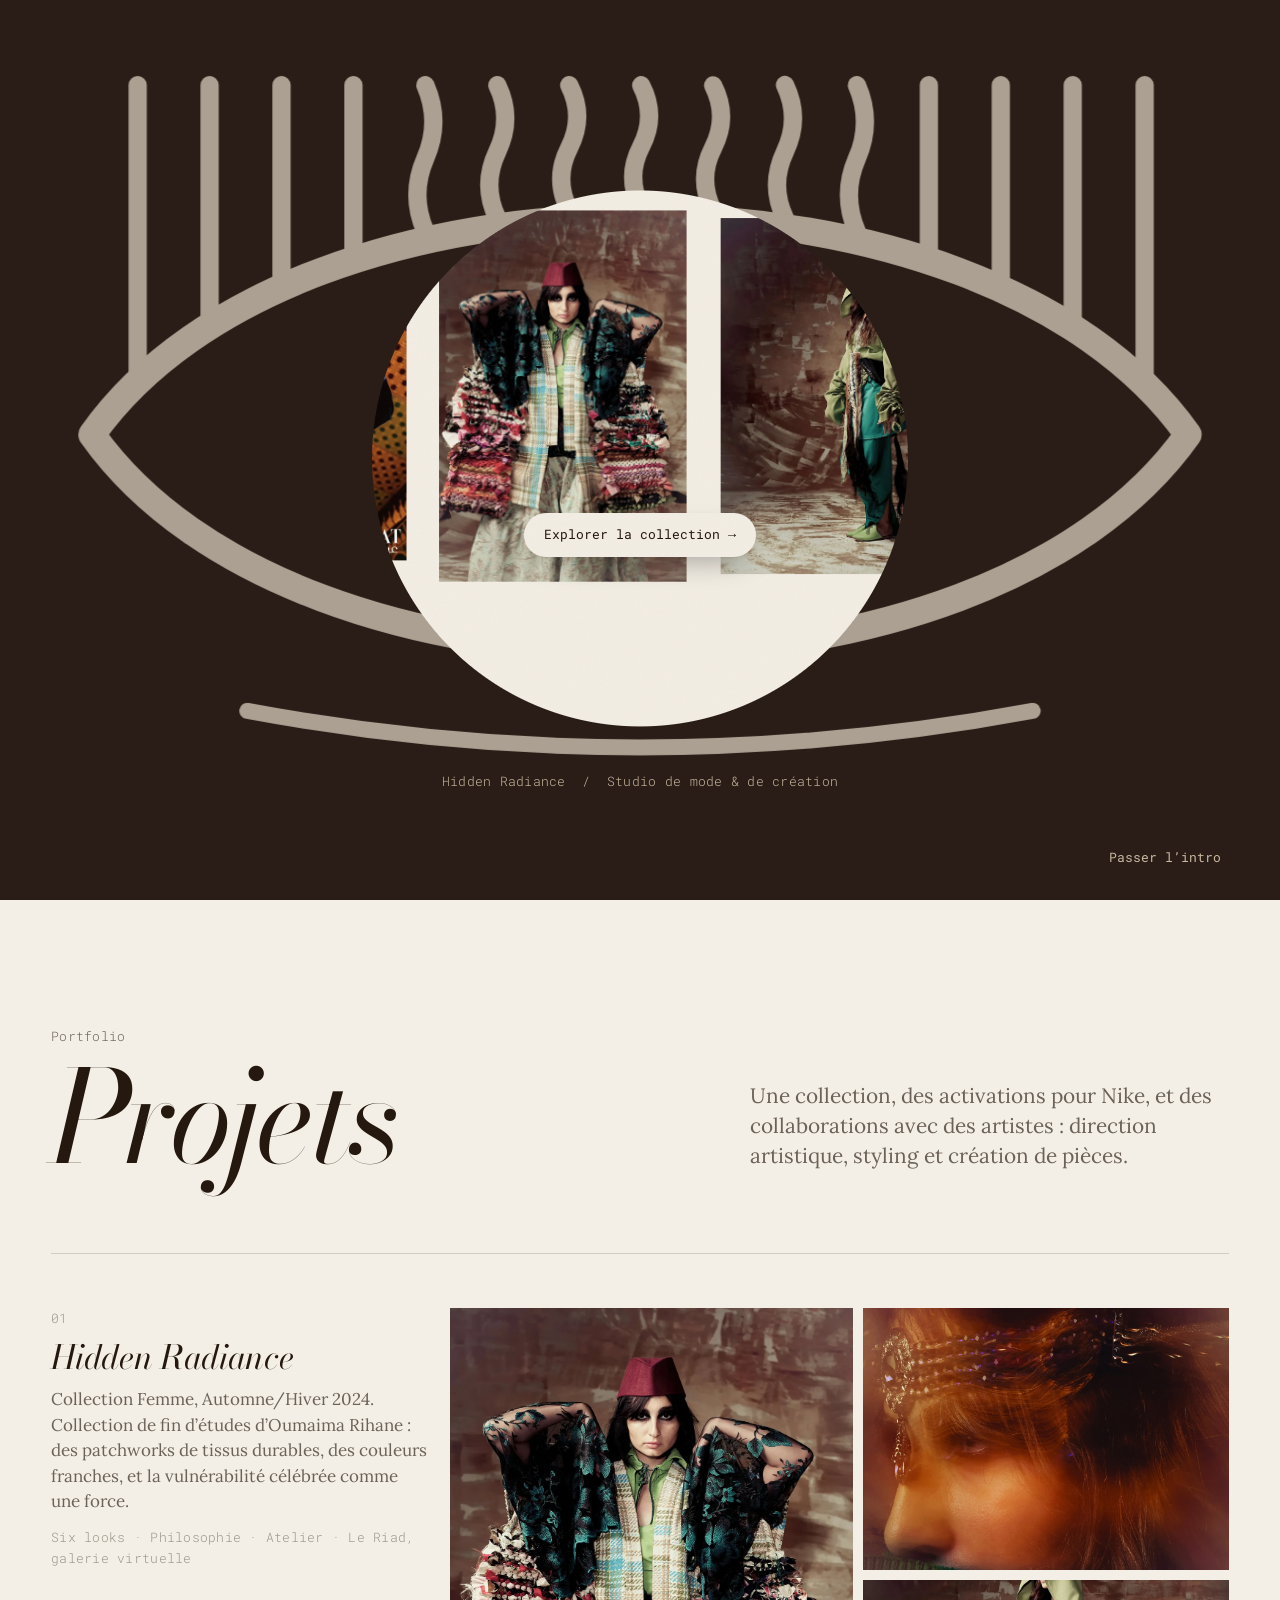
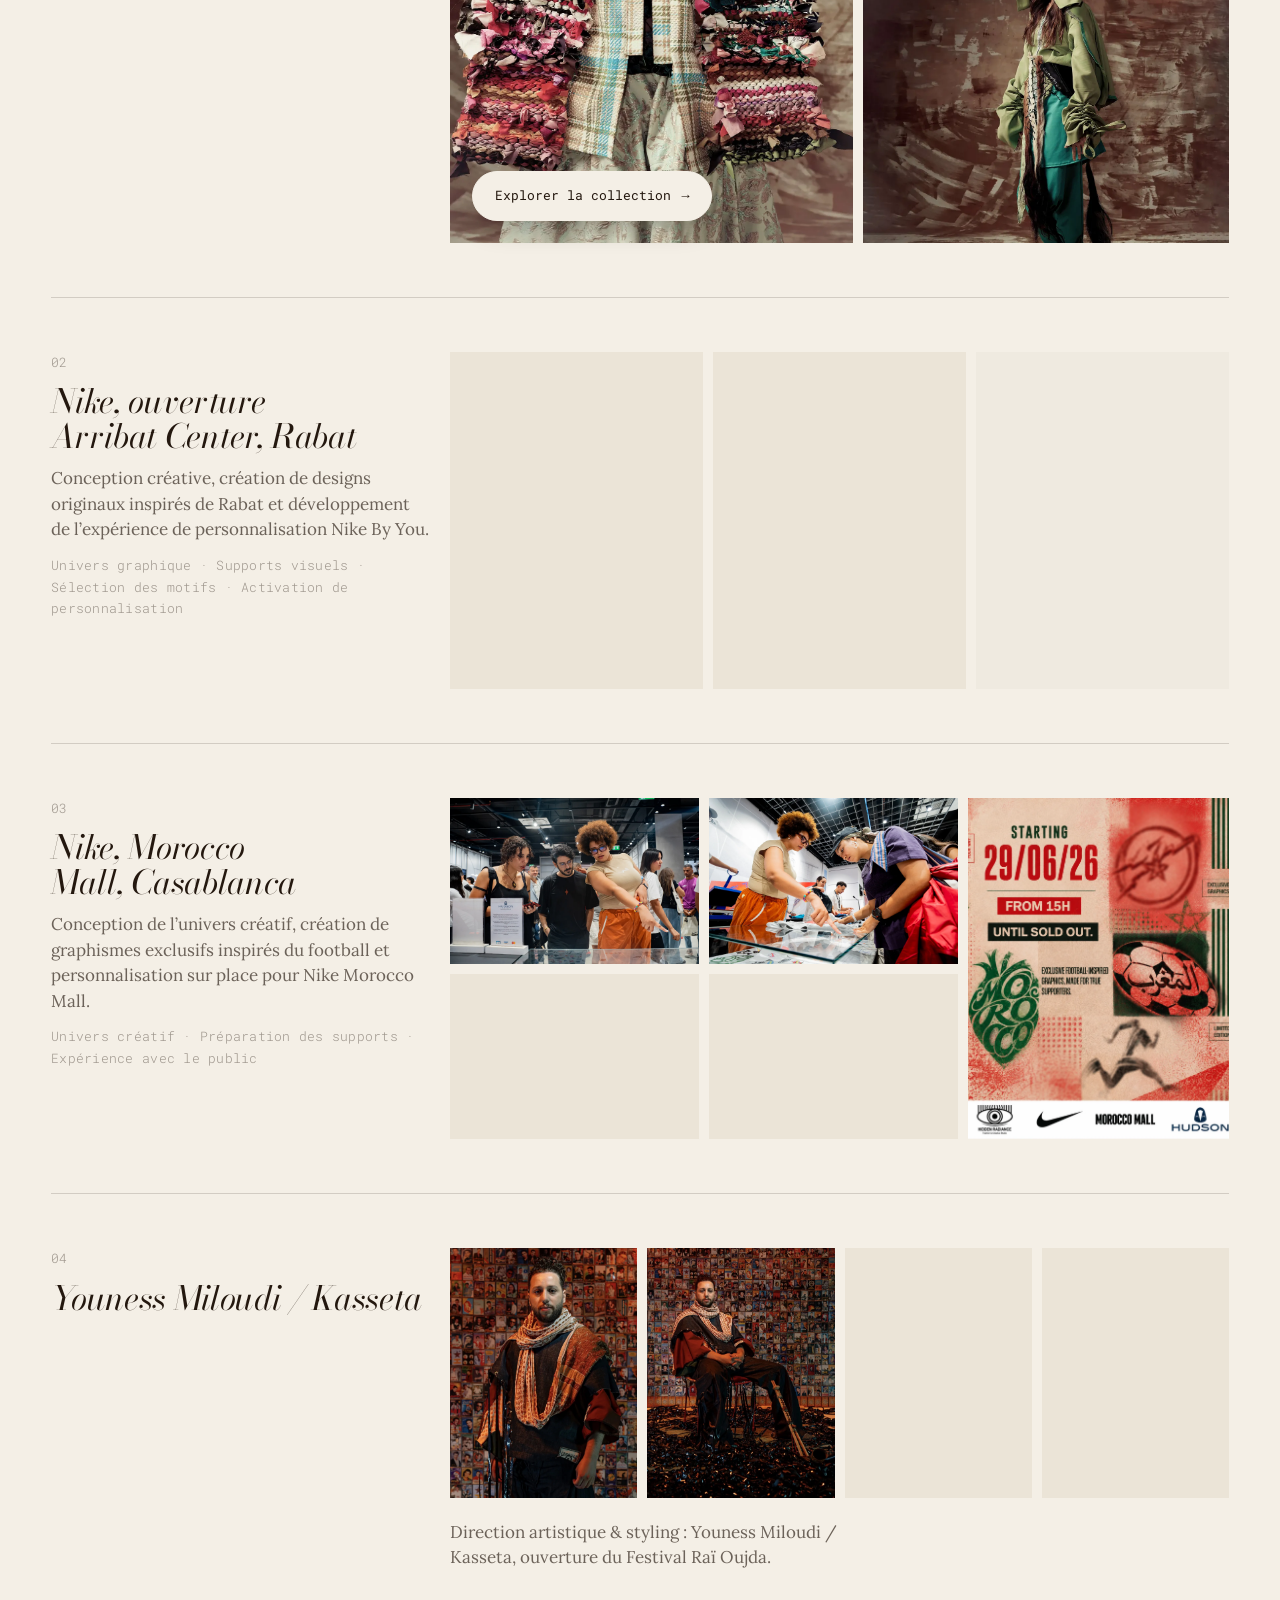
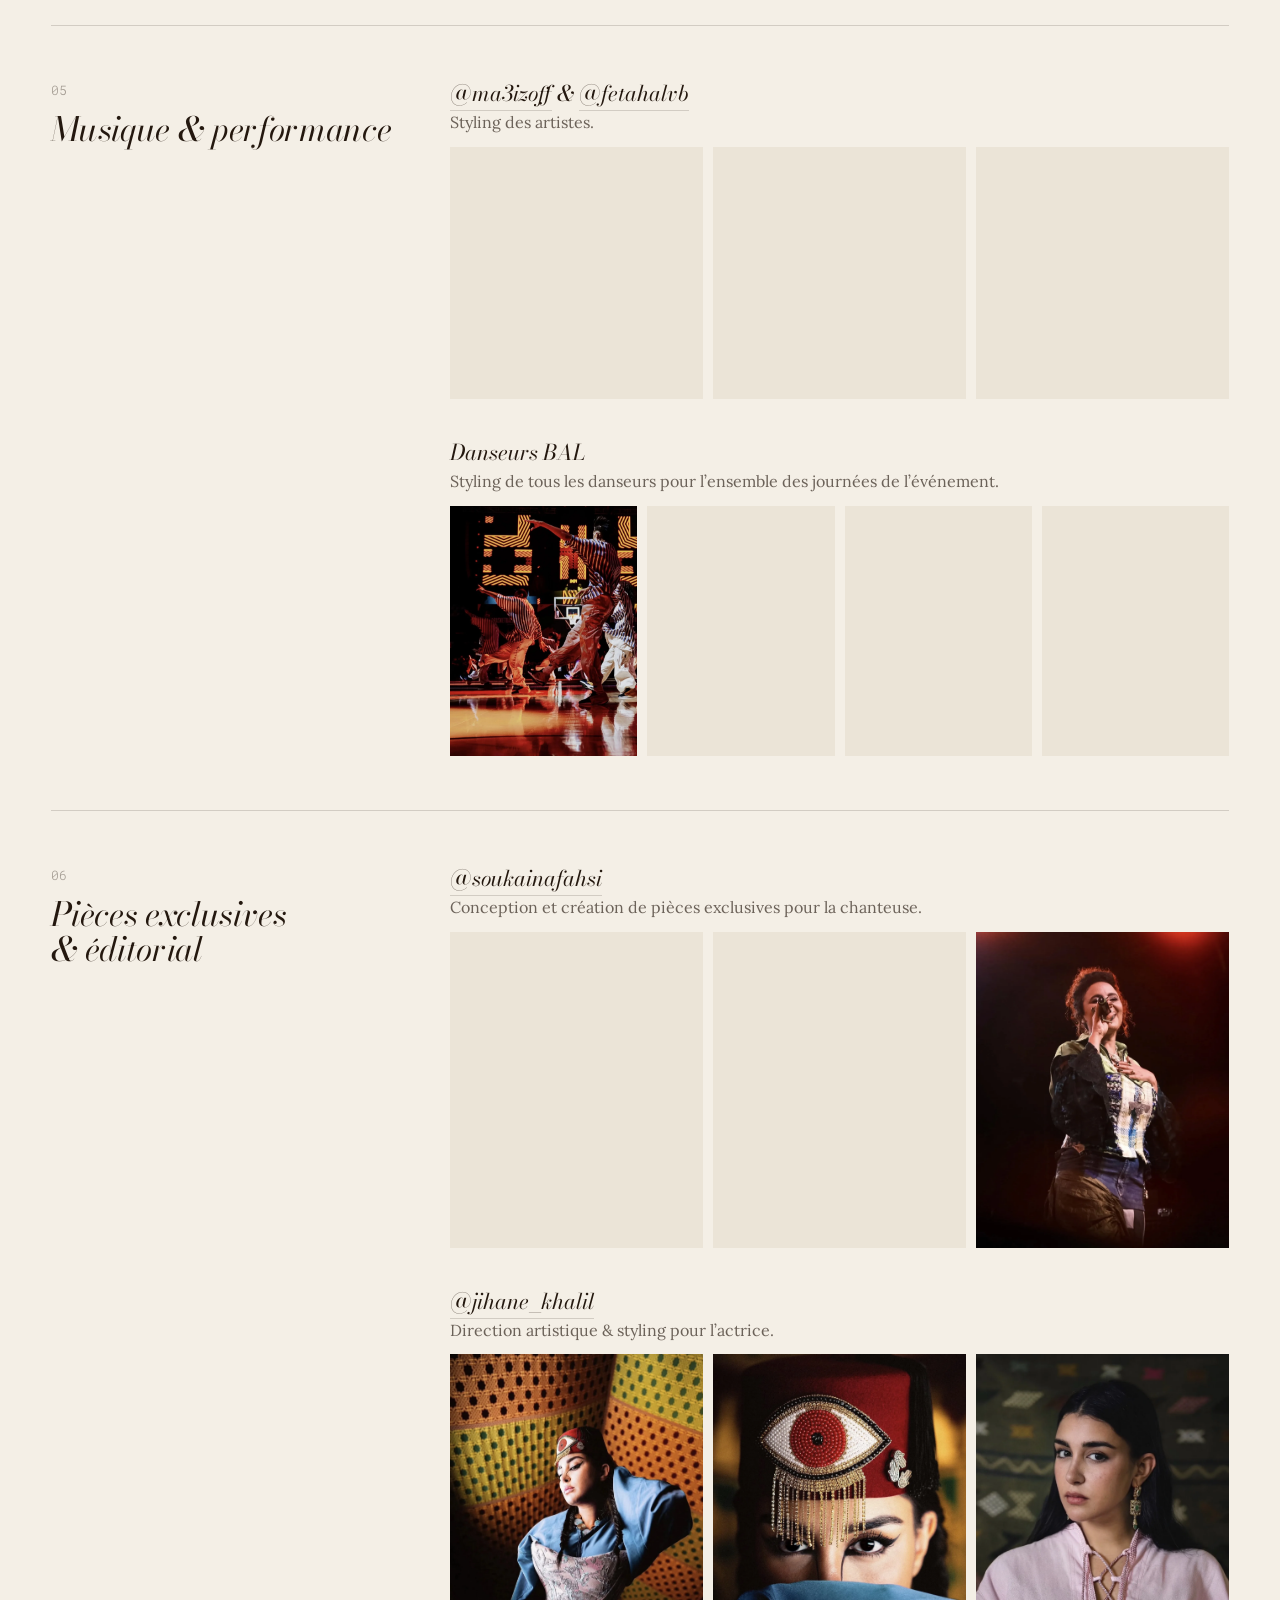
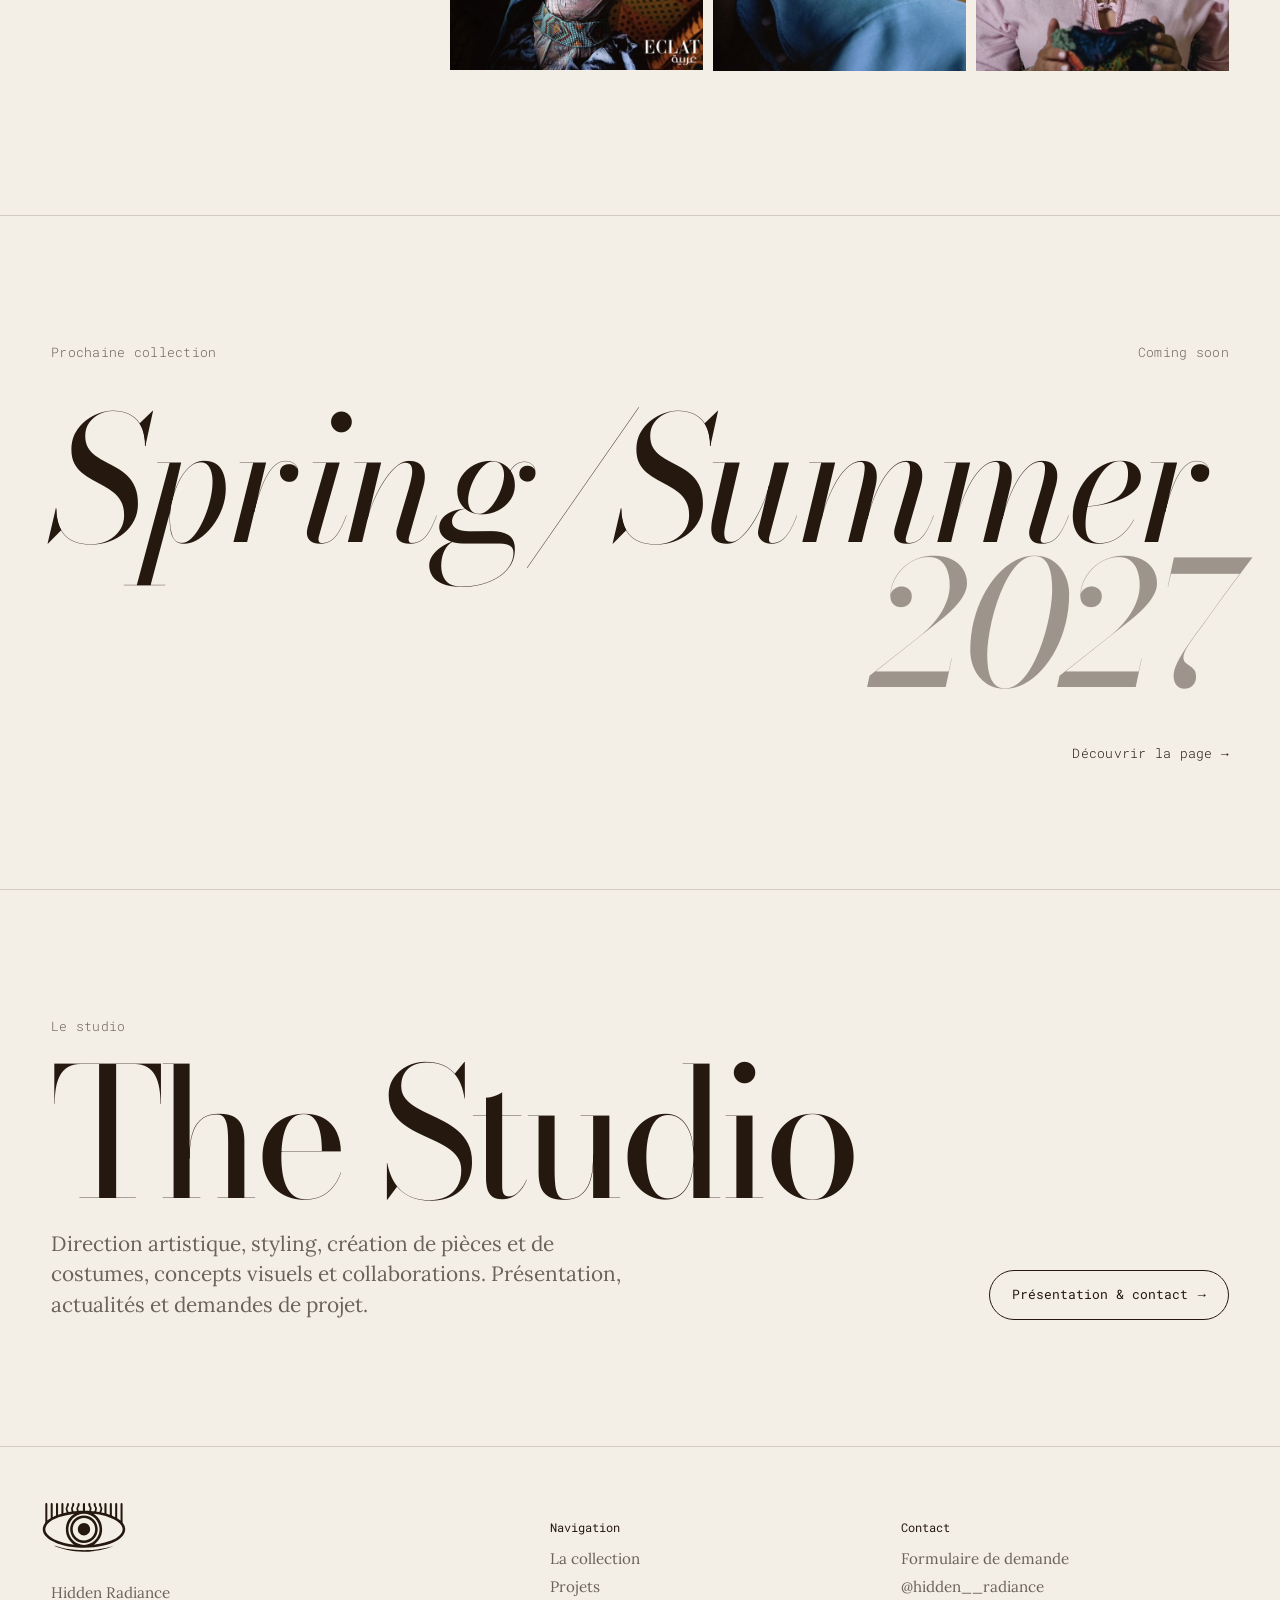
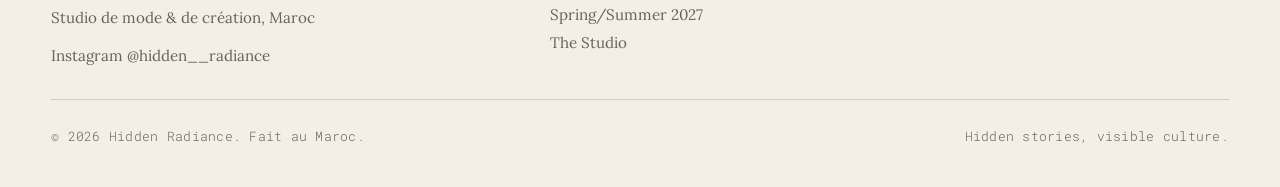
==== commit 6e89cc2b: "Keep "Explorer la collection" fixed over the moving strip The label was inside each collection image" ====
--- a/index.html
+++ b/index.html
@@ -38,8 +38,8 @@
 .m-track.drag{cursor:grabbing}
 .m-item{position:absolute;left:0;top:0;padding:0;border:0;background:var(--paper-2);transform-origin:0 0;will-change:transform;cursor:pointer;overflow:hidden}
 .m-item img{width:100%;height:100%;object-fit:cover;pointer-events:none;-webkit-user-drag:none;user-select:none}
-.m-item .m-tag{position:absolute;left:50%;bottom:7%;transform:translateX(-50%);white-space:nowrap;font-family:var(--mono);font-size:1.15rem;background:var(--paper);color:var(--ink);padding:10px 18px;border-radius:99px;opacity:0;transition:opacity .4s}
-.m-item.is-center .m-tag{opacity:1}
+.m-focus{position:absolute;left:50%;top:50%;z-index:2;transform:translate(-50%,8px);white-space:nowrap;font-family:var(--mono);font-size:.84rem;text-decoration:none;background:var(--paper);color:var(--ink);padding:11px 20px;border-radius:99px;box-shadow:0 12px 30px -12px rgba(0,0,0,.45);opacity:0;pointer-events:none;transition:opacity .4s, transform .4s}
+.m-focus.show{opacity:1;pointer-events:auto;transform:translate(-50%,0)}
 .m-cap{position:absolute;left:var(--gutter);bottom:clamp(28px,6vh,64px);max-width:min(560px,60vw);display:flex;flex-direction:column;gap:12px;align-items:flex-start;transition:opacity .35s, transform .35s}
 .m-cap.swap{opacity:0;transform:translateY(8px)}
 .m-cap .mono{color:var(--ink-2)}
@@ -175,6 +175,7 @@
 <main id="top">
   <section class="motion" aria-label="Projets en mouvement">
     <div class="m-track" id="mTrack" aria-label="Projets, glissez pour parcourir"></div>
+    <a class="m-focus" id="mFocus" href="collection.html" tabindex="-1">Explorer la collection <span class="arrow" aria-hidden="true">→</span></a>
     <div class="m-cap" id="mCap" aria-live="polite">
       <p class="mono"><span id="mcN">01</span> / 06 &nbsp;·&nbsp; <span id="mcSub">Collection Femme, Automne/Hiver 2024</span></p>
       <h1 id="mcTitle">Hidden Radiance</h1>
@@ -366,13 +367,13 @@
   const reduce = matchMedia('(prefers-reduced-motion: reduce)').matches;
   const sec = document.querySelector('.motion'), track = document.getElementById('mTrack');
   const cap = document.getElementById('mCap'), cN = document.getElementById('mcN'), cSub = document.getElementById('mcSub'), cTitle = document.getElementById('mcTitle'), cCta = document.getElementById('mcCta'), cCtaT = document.getElementById('mcCtaT');
-  const order = Object.keys(PROJ);
+  const order = Object.keys(PROJ), focus = document.getElementById('mFocus');
   let hb, A, sig, gap, L, pos = [], els = [];
   // three copies of the strip so it never runs out
   for (let k=0;k<3;k++) ITEMS.forEach((it,i)=>{
     const b = document.createElement('button'); b.type = 'button'; b.className = 'm-item'; b.dataset.i = i;
     b.setAttribute('aria-label', PROJ[it.p].title + ', ' + PROJ[it.p].sub);
-    b.innerHTML = `<img src="${it.src}" alt="" ${k===1 && i<8 ? '' : 'loading="lazy"'} draggable="false">` + (it.p==='collection' ? '<span class="m-tag">Explorer la collection →</span>' : '');
+    b.innerHTML = `<img src="${it.src}" alt="" ${k===1 && i<8 ? '' : 'loading="lazy"'} draggable="false">` + '';
     track.appendChild(b); els.push({b, i, k});
   });
   function layout(){
@@ -380,6 +381,7 @@
     hb = Math.round(H*(phone ? .13 : .17)); A = phone ? 1.25 : 1.45; sig = phone ? W*.42 : Math.min(W*.26, 420); gap = phone ? 8 : 14;
     pos = []; let x = 0; ITEMS.forEach(it=>{ const w = hb*it.r; pos.push([x, w]); x += w + gap; }); L = x;
     els.forEach(o=>{ const w = pos[o.i][1]*(1+A), h = hb*(1+A); o.b.style.width = w+'px'; o.b.style.height = h+'px'; });
+    focus.style.top = (H*(phone ? .38 : .44) + hb*(1+A)/2 - (phone ? 58 : 70)) + 'px';
   }
   // screen x of strip coordinate u: the strip is magnified around its centre (a dock, as an integral)
   const erf = x=>{ const s = Math.sign(x); x = Math.abs(x); const t = 1/(1+.3275911*x); const y = 1 - (((((1.061405429*t - 1.453152027)*t) + 1.421413741)*t - .284496736)*t + .254829592)*t*Math.exp(-x*x); return s*y; };
@@ -401,7 +403,7 @@
       if (centerI && centerI.b) centerI.b.classList.remove('is-center');
       best.b.classList.add('is-center'); centerI = best;
       const p = ITEMS[best.i].p;
-      if (p !== lastP){ lastP = p; const P = PROJ[p];
+      if (p !== lastP){ lastP = p; const P = PROJ[p]; focus.classList.toggle('show', p === 'collection'); focus.tabIndex = p === 'collection' ? 0 : -1;
         cap.classList.add('swap');
         setTimeout(()=>{ cN.textContent = P.n; cSub.textContent = P.sub; cTitle.textContent = P.title; cCtaT.textContent = P.cta; cCta.href = P.href; cap.classList.remove('swap'); }, 220);
       }
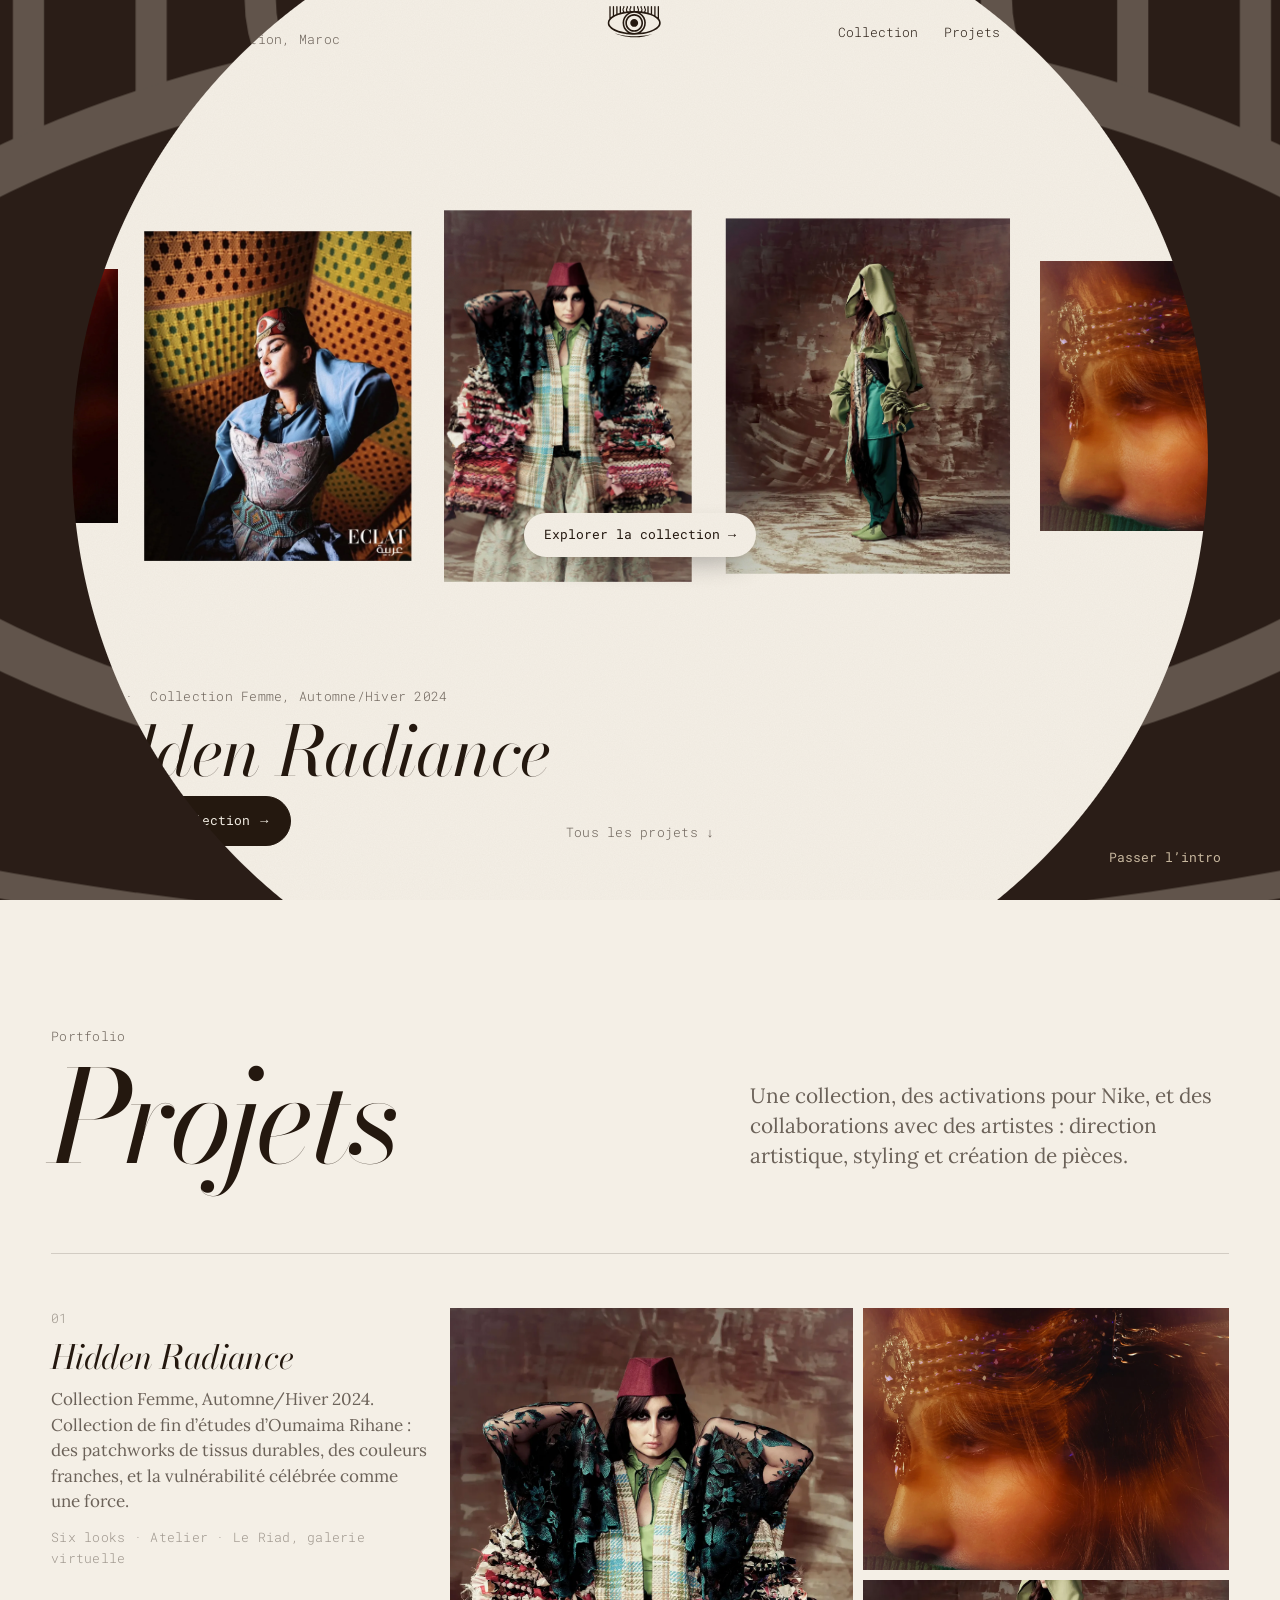
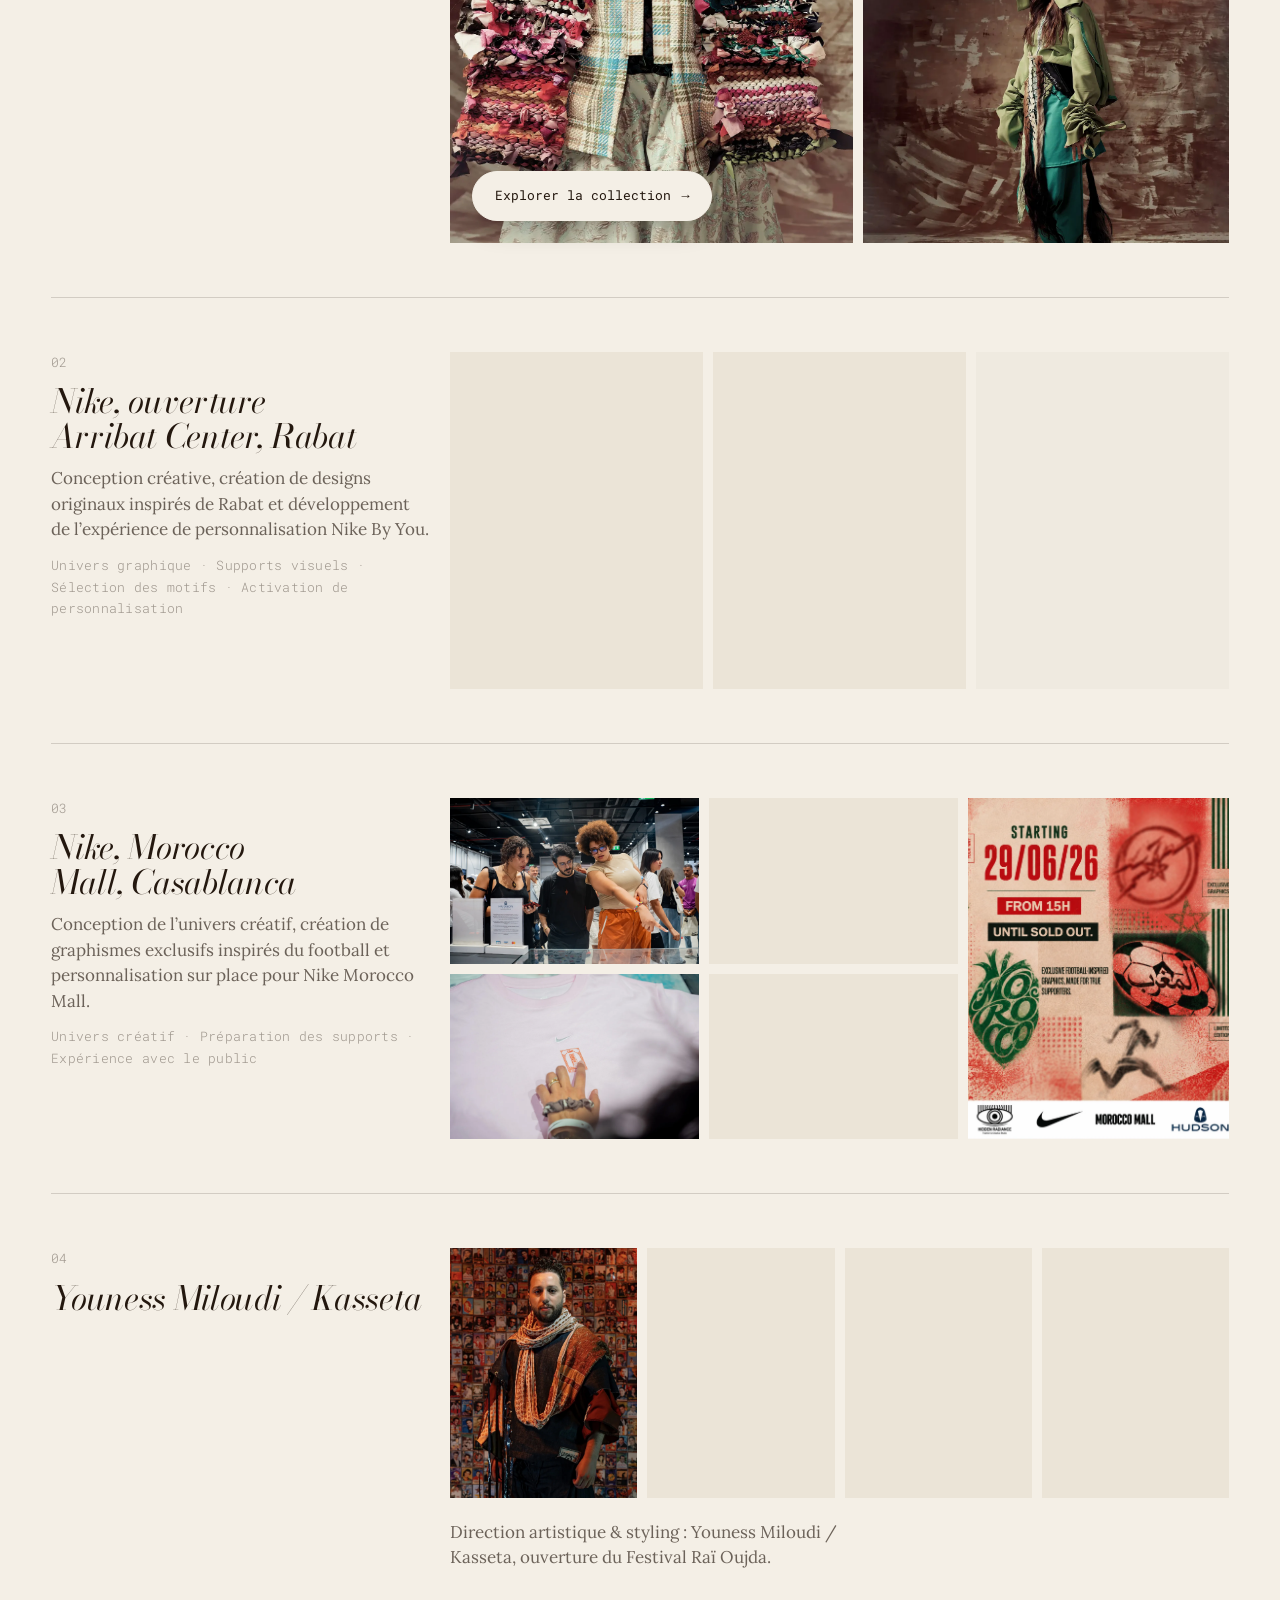
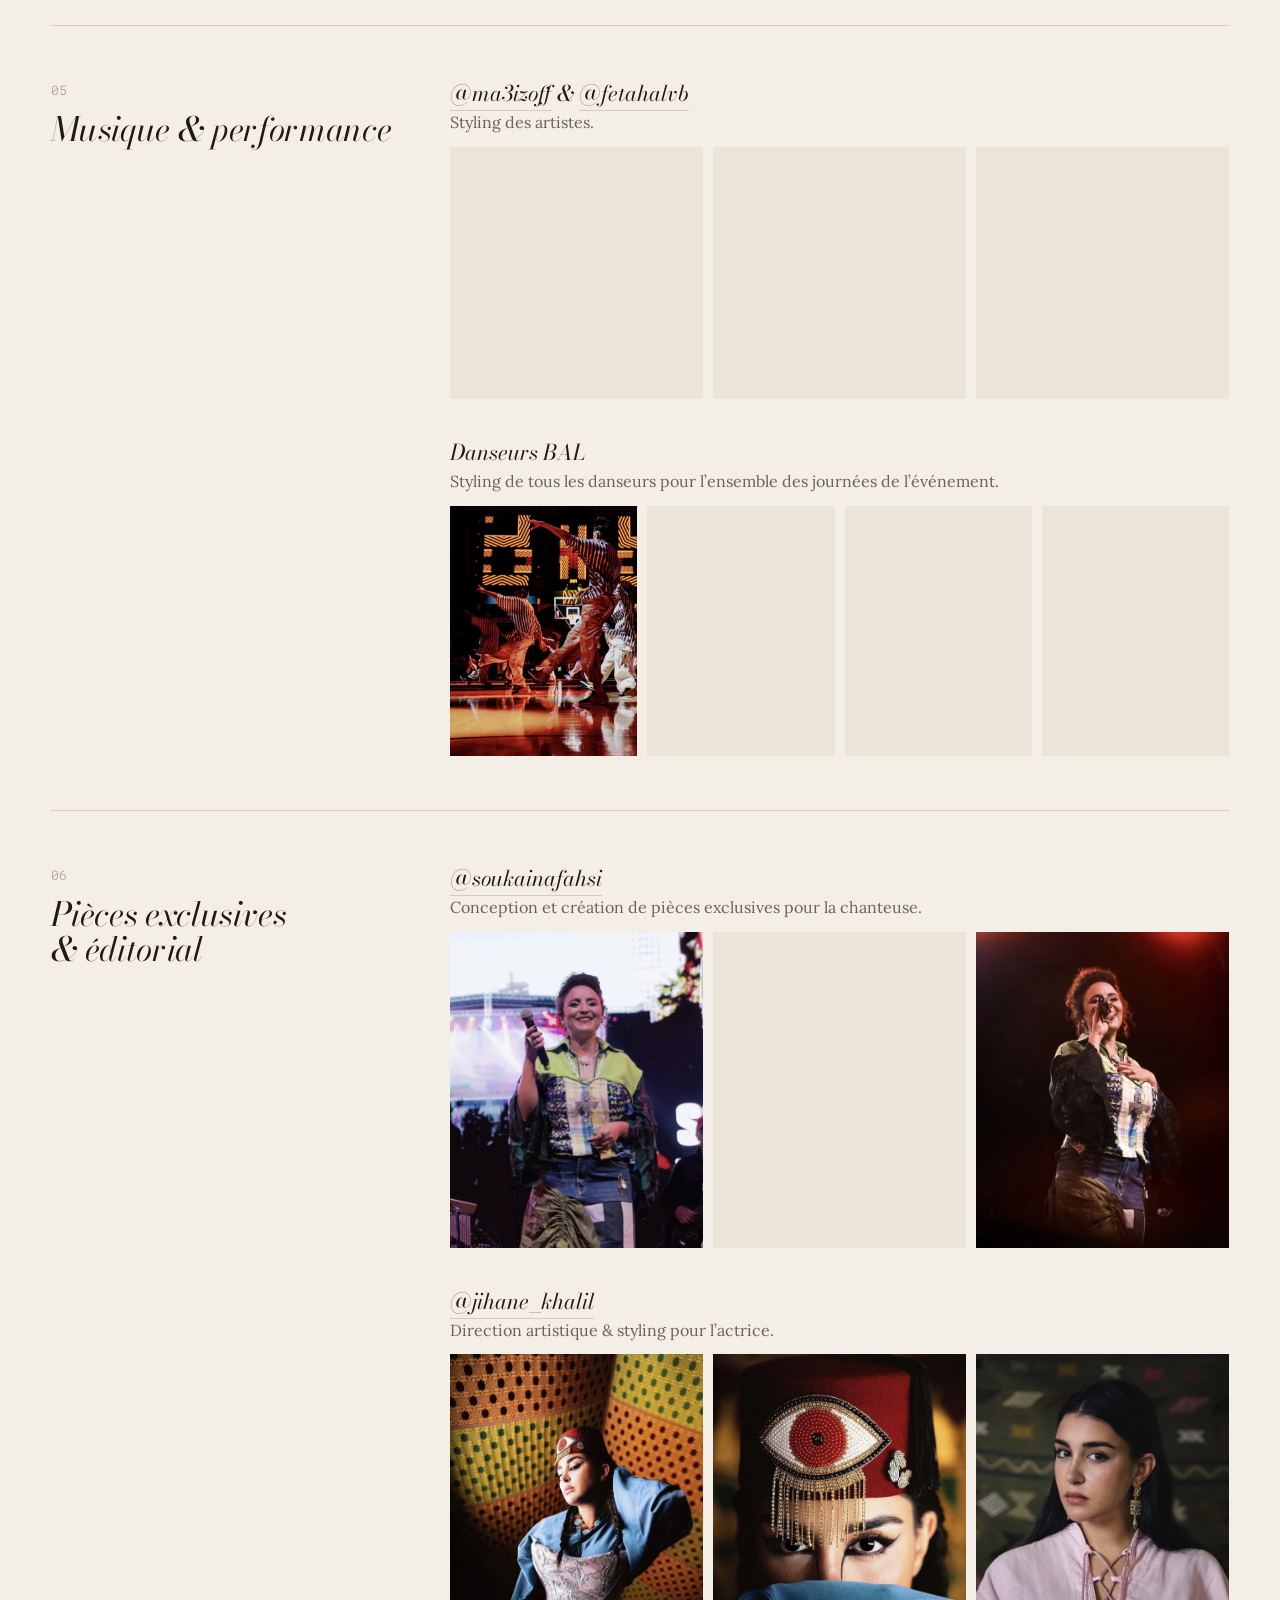
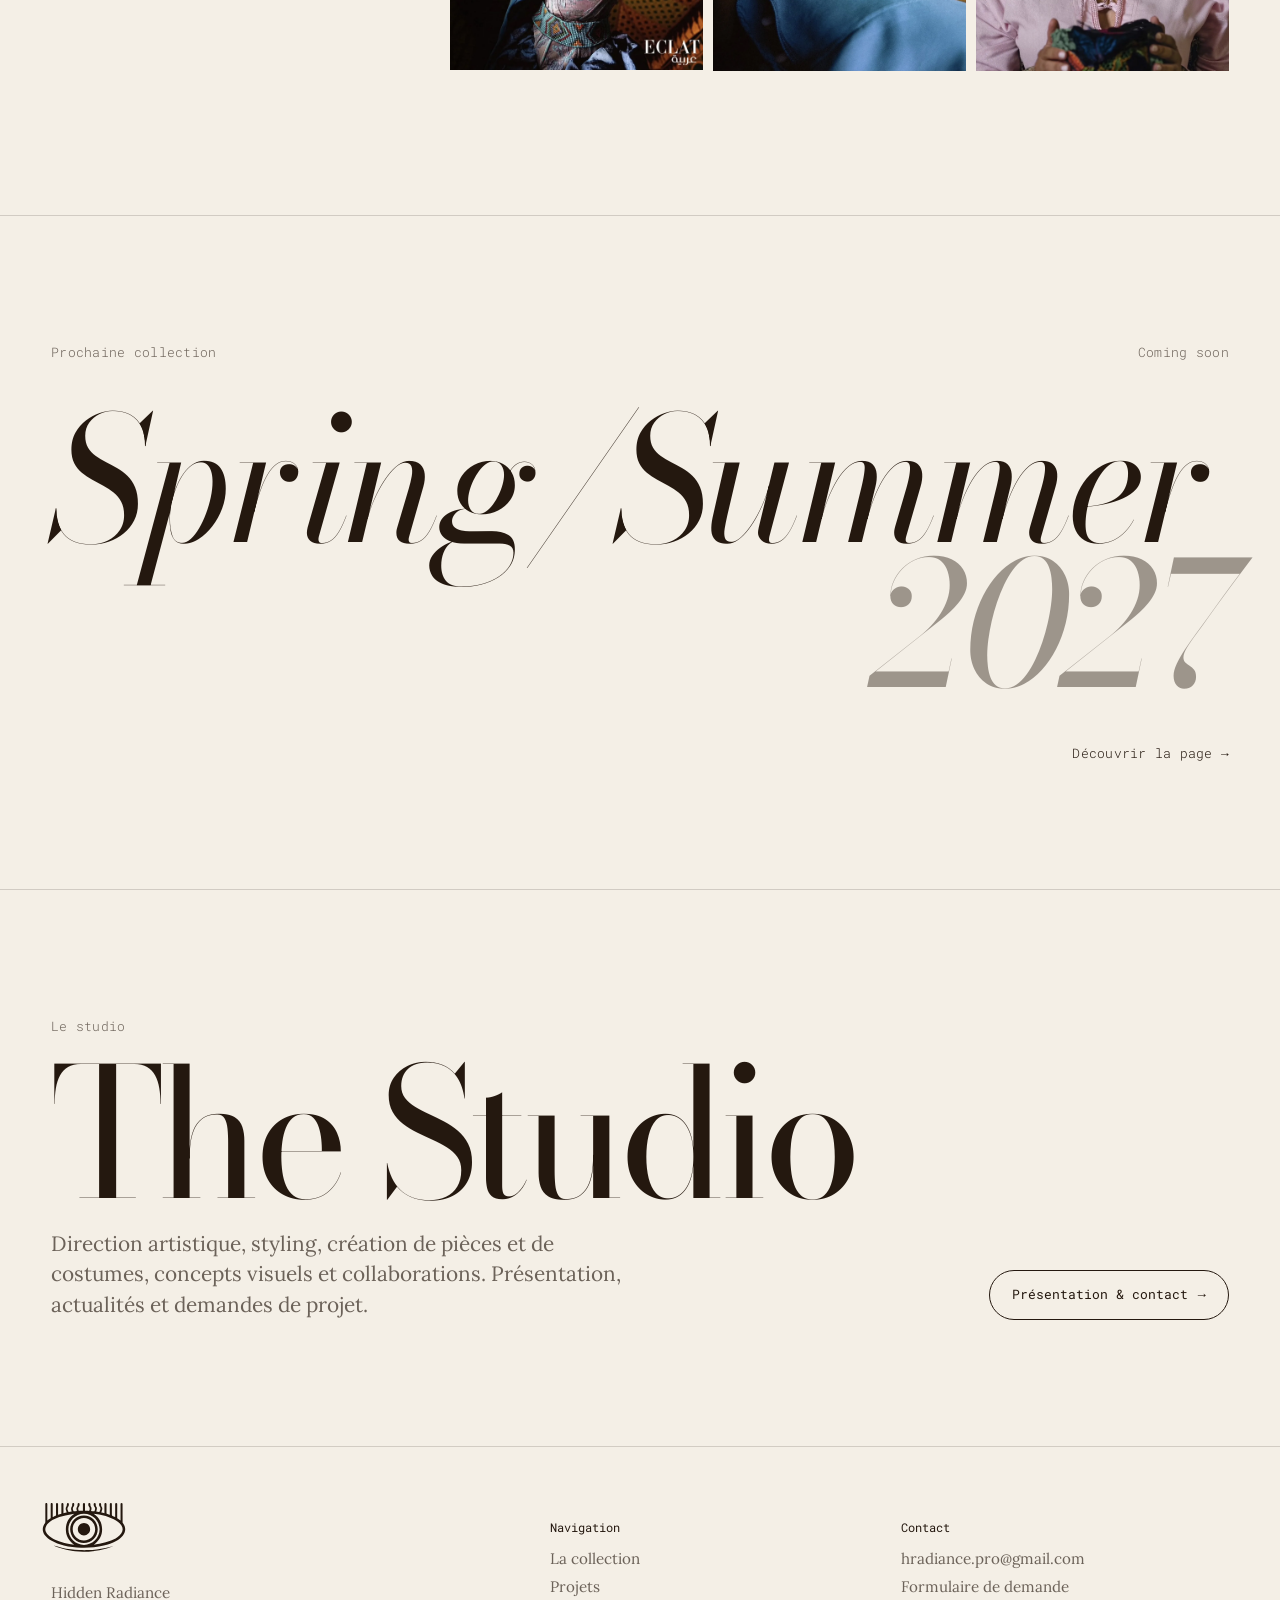
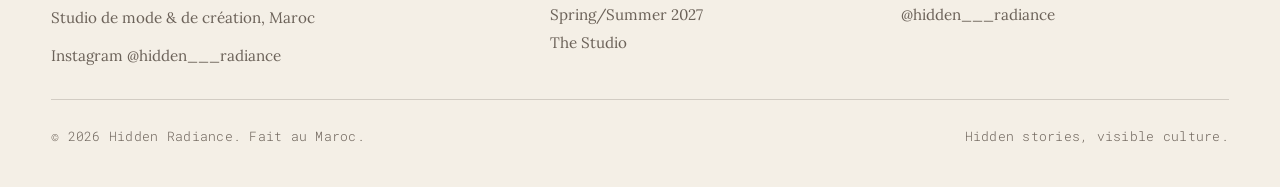
==== commit cf5fd227: "Set the contact e-mail, the @hidden___radiance handle, drop the chapters - Forms now open an e-mail " ====
--- a/index.html
+++ b/index.html
@@ -140,7 +140,7 @@
   <p class="hdr-l mono">Hidden Radiance<br>Studio de mode &amp; de création, Maroc</p>
   <a class="logo" href="./" aria-label="Hidden Radiance, accueil"><svg class="eye-mark" viewBox="25.4 41.6 236.4 142.0" aria-hidden="true"><use href="#hr-eye"/></svg></a>
   <button class="menu-btn" type="button" aria-expanded="false" aria-controls="hdrNav">Menu</button>
-  <nav id="hdrNav" aria-label="Navigation principale"><ul><li><a href="collection.html">Collection</a></li><li><a href="./#projets">Projets</a></li><li><a href="ss27.html">SS27</a></li><li><a href="studio.html">Studio</a></li><li><a href="https://www.instagram.com/hidden__radiance" target="_blank" rel="noopener">Instagram</a></li></ul></nav>
+  <nav id="hdrNav" aria-label="Navigation principale"><ul><li><a href="collection.html">Collection</a></li><li><a href="./#projets">Projets</a></li><li><a href="ss27.html">SS27</a></li><li><a href="studio.html">Studio</a></li><li><a href="https://www.instagram.com/hidden___radiance" target="_blank" rel="noopener">Instagram</a></li></ul></nav>
 </header>
 
 <div id="intro" aria-hidden="true">
@@ -206,7 +206,7 @@
         <span class="num mono">01</span>
         <h3 id="p1">Hidden Radiance</h3>
         <p class="cap">Collection Femme, Automne/Hiver 2024. Collection de fin d’études d’Oumaima Rihane : des patchworks de tissus durables, des couleurs franches, et la vulnérabilité célébrée comme une force.</p>
-        <p class="tags mono">Six looks · Philosophie · Atelier · Le Riad, galerie virtuelle</p>
+        <p class="tags mono">Six looks · Atelier · Le Riad, galerie virtuelle</p>
       </div>
     </article>
 
@@ -319,11 +319,11 @@
   <div class="f-brand">
     <svg class="eye-mark" viewBox="25.4 41.6 236.4 142.0" aria-hidden="true"><use href="#hr-eye"/></svg>
     <p>Hidden Radiance<br>Studio de mode &amp; de création, Maroc</p>
-    <p><a href="https://www.instagram.com/hidden__radiance" target="_blank" rel="noopener">Instagram @hidden__radiance</a></p>
+    <p><a href="https://www.instagram.com/hidden___radiance" target="_blank" rel="noopener">Instagram @hidden___radiance</a></p>
   </div>
   <div class="f-cols">
     <div><h4>Navigation</h4><ul><li><a href="collection.html">La collection</a></li><li><a href="./#projets">Projets</a></li><li><a href="ss27.html">Spring/Summer 2027</a></li><li><a href="studio.html">The Studio</a></li></ul></div>
-    <div><h4>Contact</h4><ul><li><a href="studio.html#demande">Formulaire de demande</a></li><li><a href="https://www.instagram.com/hidden__radiance" target="_blank" rel="noopener">@hidden__radiance</a></li></ul></div>
+    <div><h4>Contact</h4><ul><li><a href="mailto:hradiance.pro@gmail.com">hradiance.pro@gmail.com</a></li><li><a href="studio.html#demande">Formulaire de demande</a></li><li><a href="https://www.instagram.com/hidden___radiance" target="_blank" rel="noopener">@hidden___radiance</a></li></ul></div>
     
   </div>
   <div class="legal mono"><span>© 2026 Hidden Radiance. Fait au Maroc.</span><span>Hidden stories, visible culture.</span></div>
